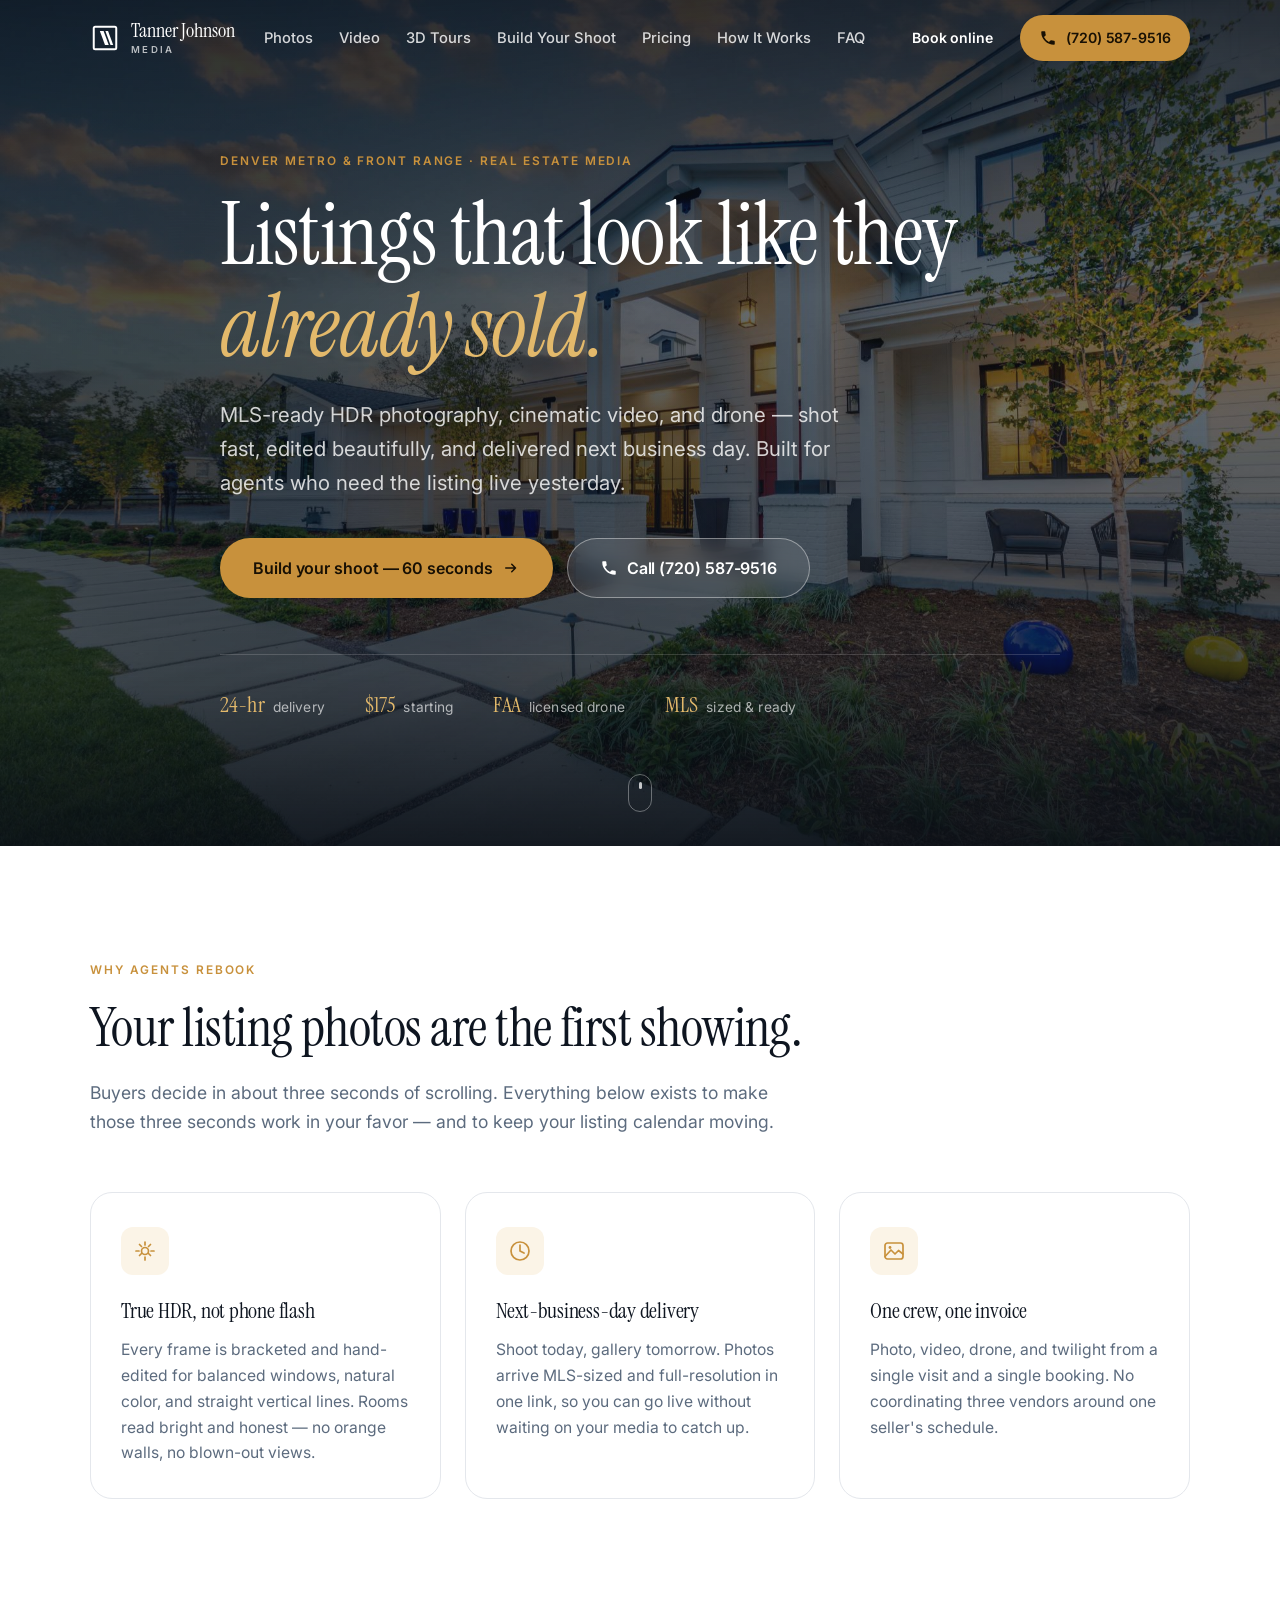
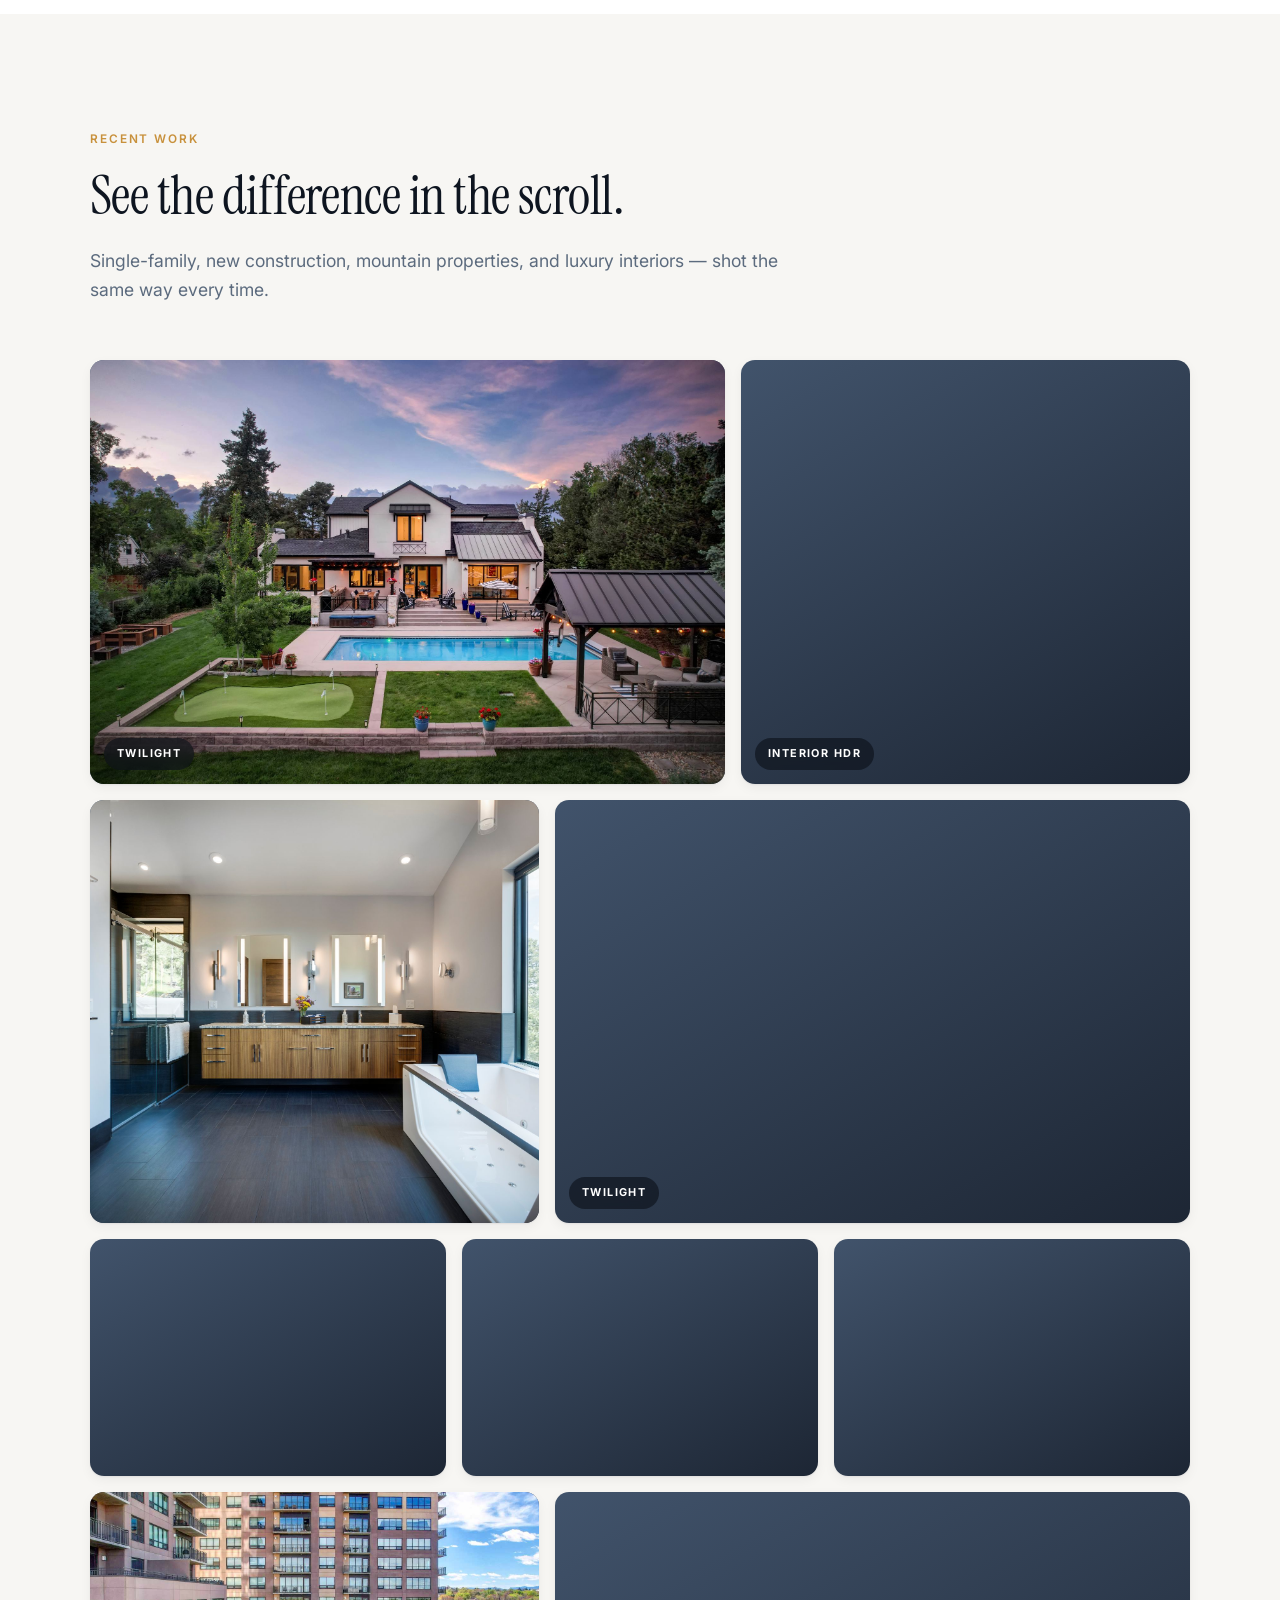
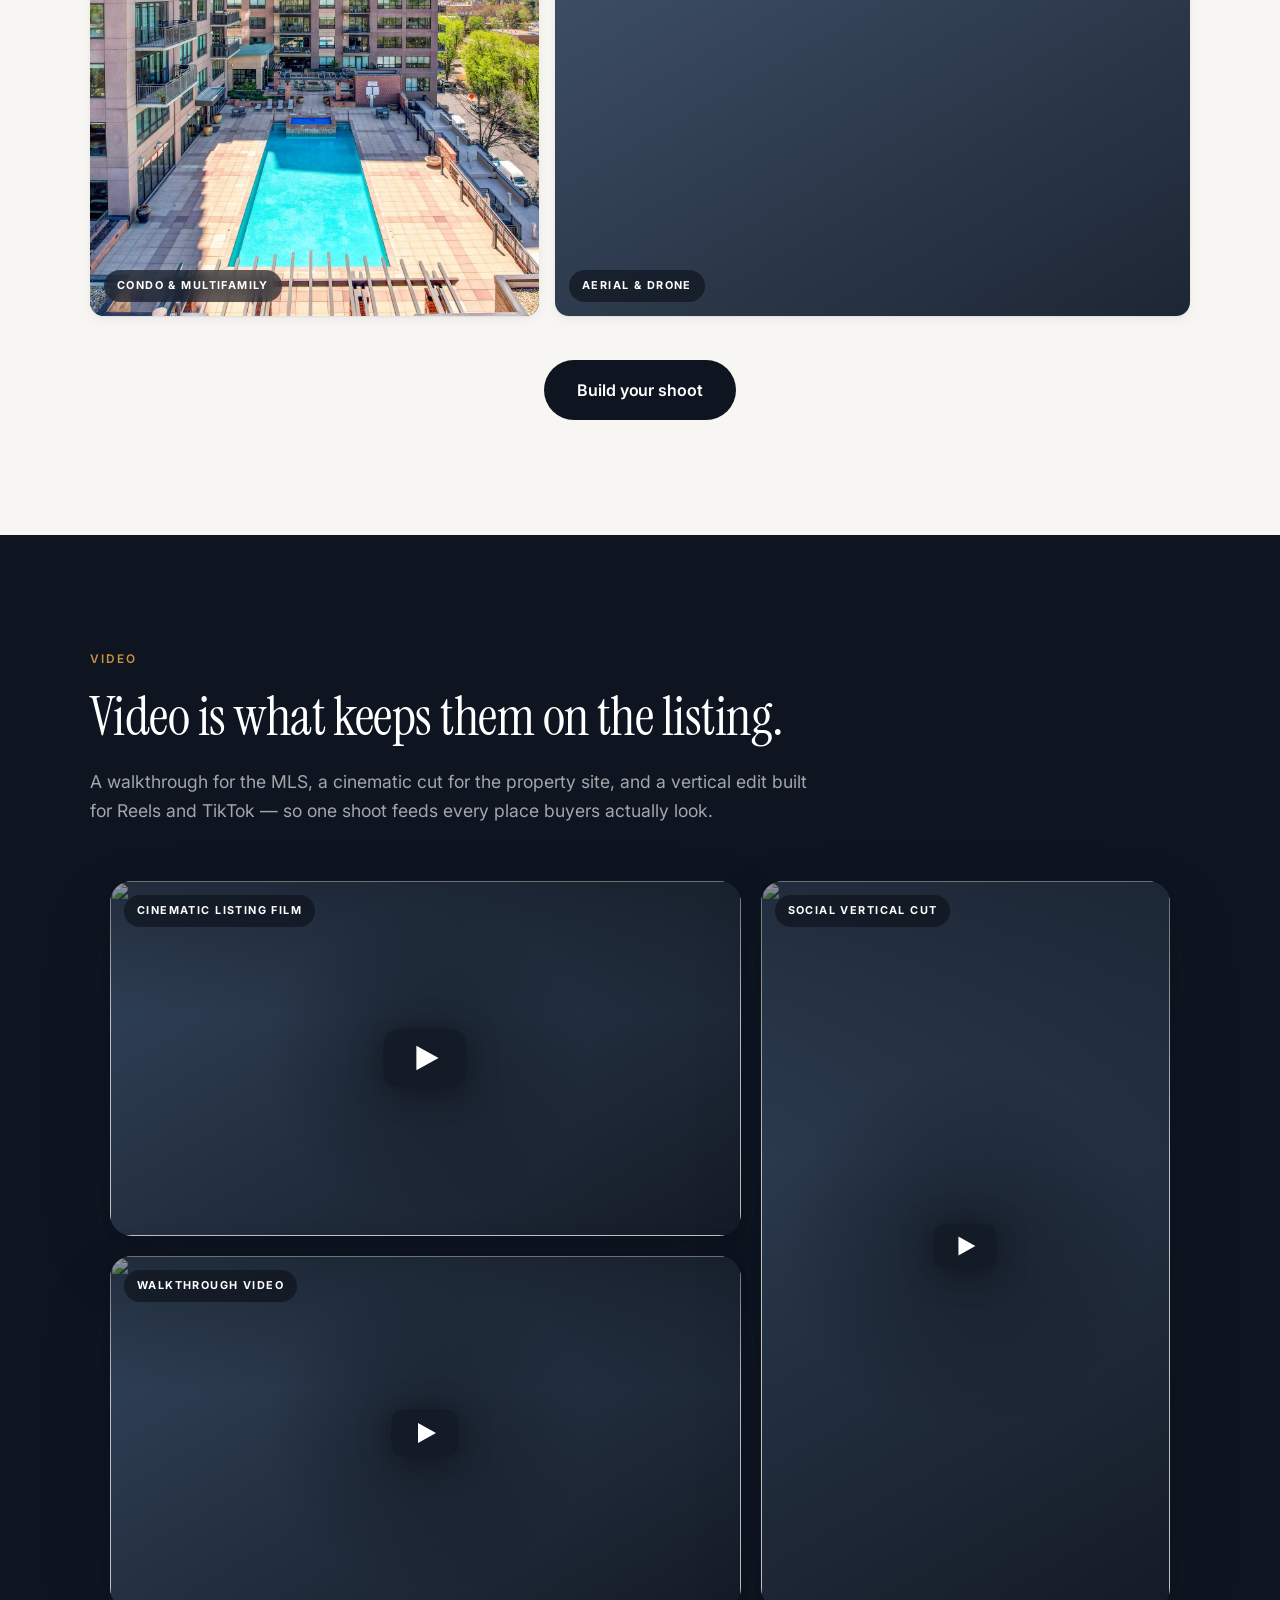
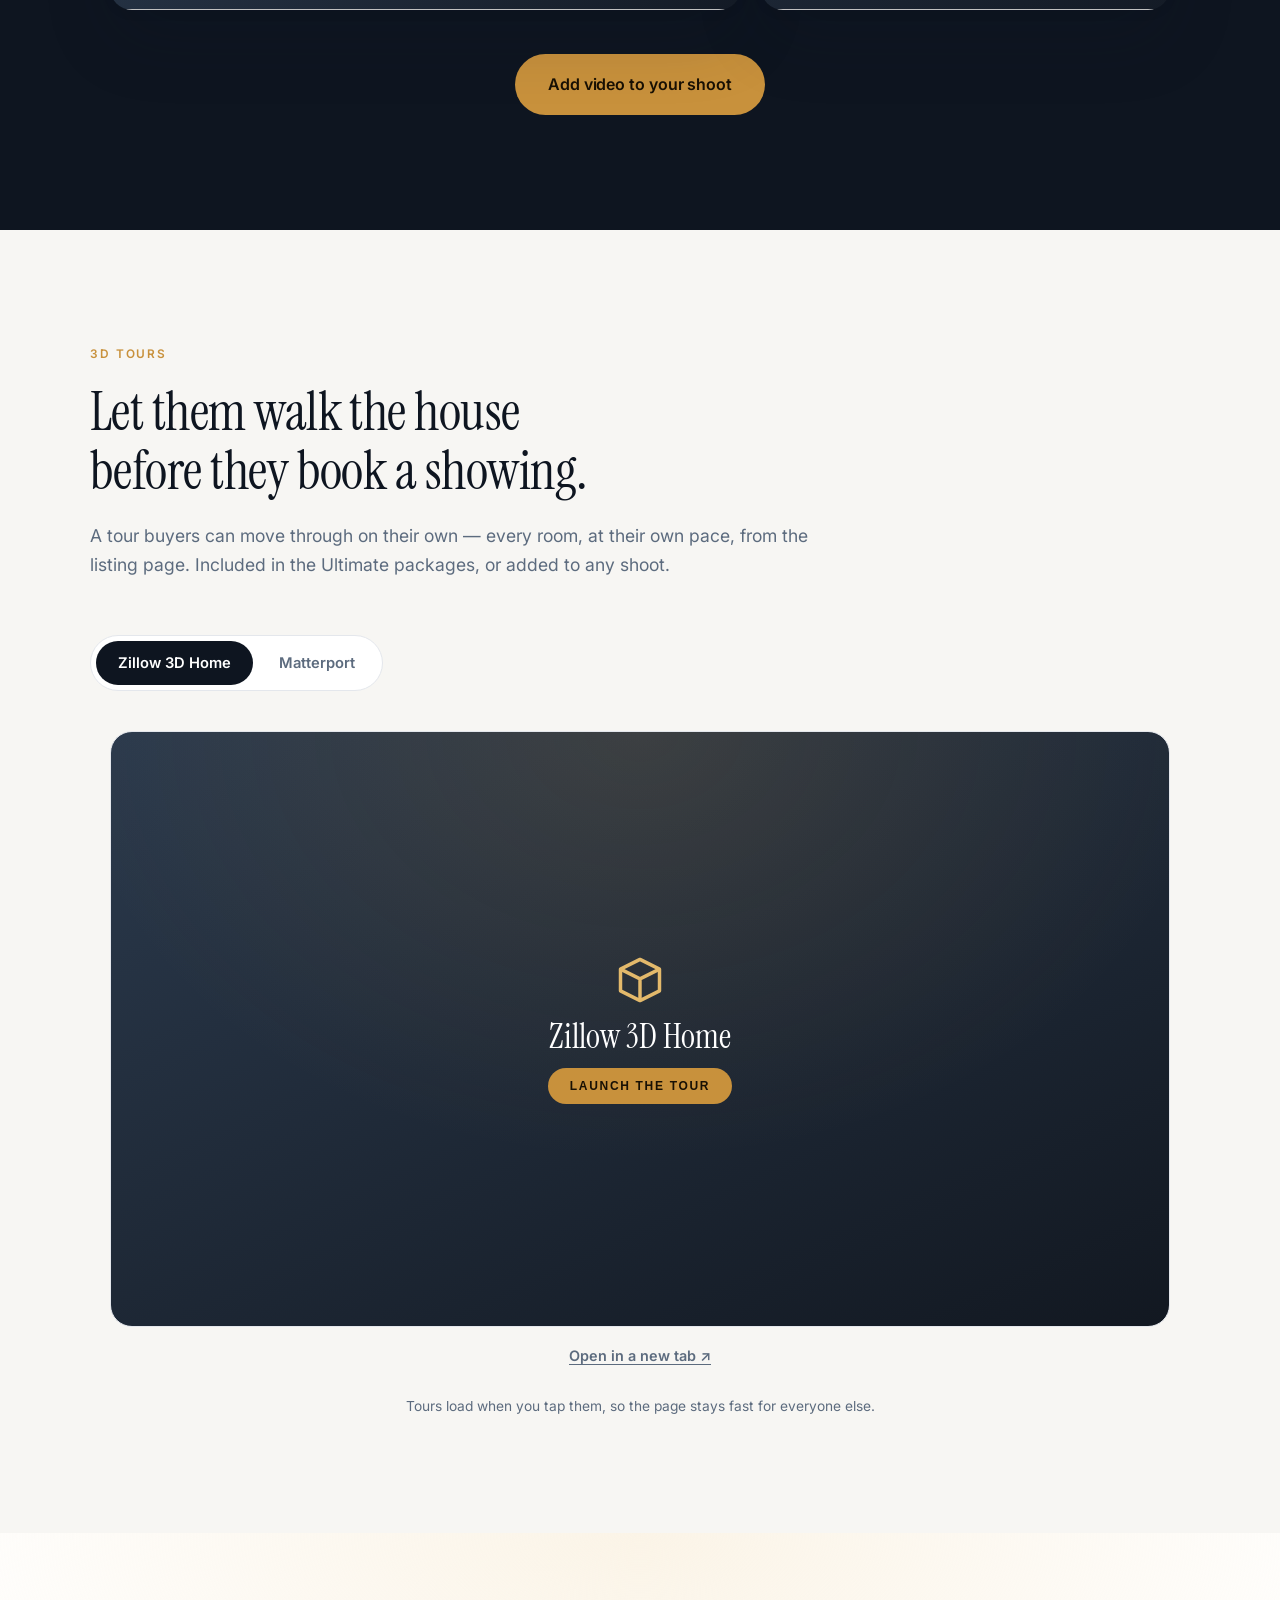
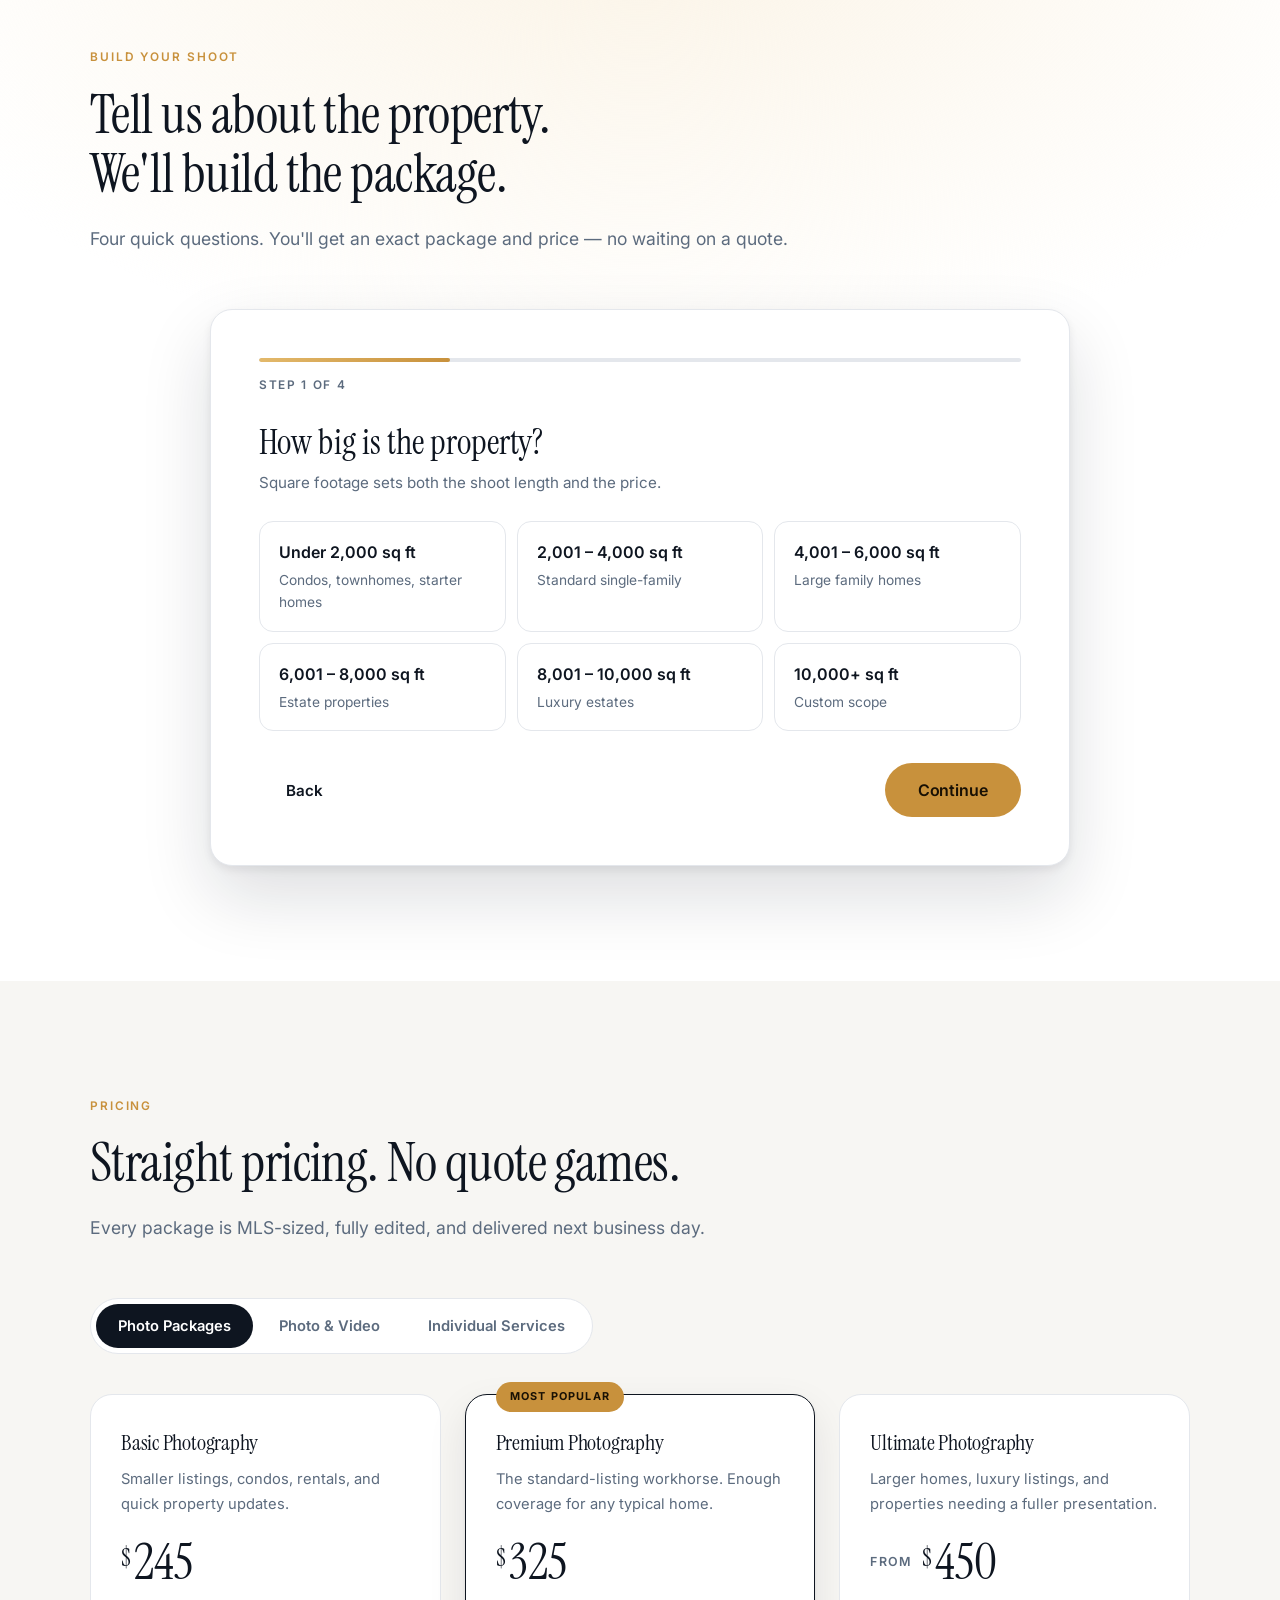
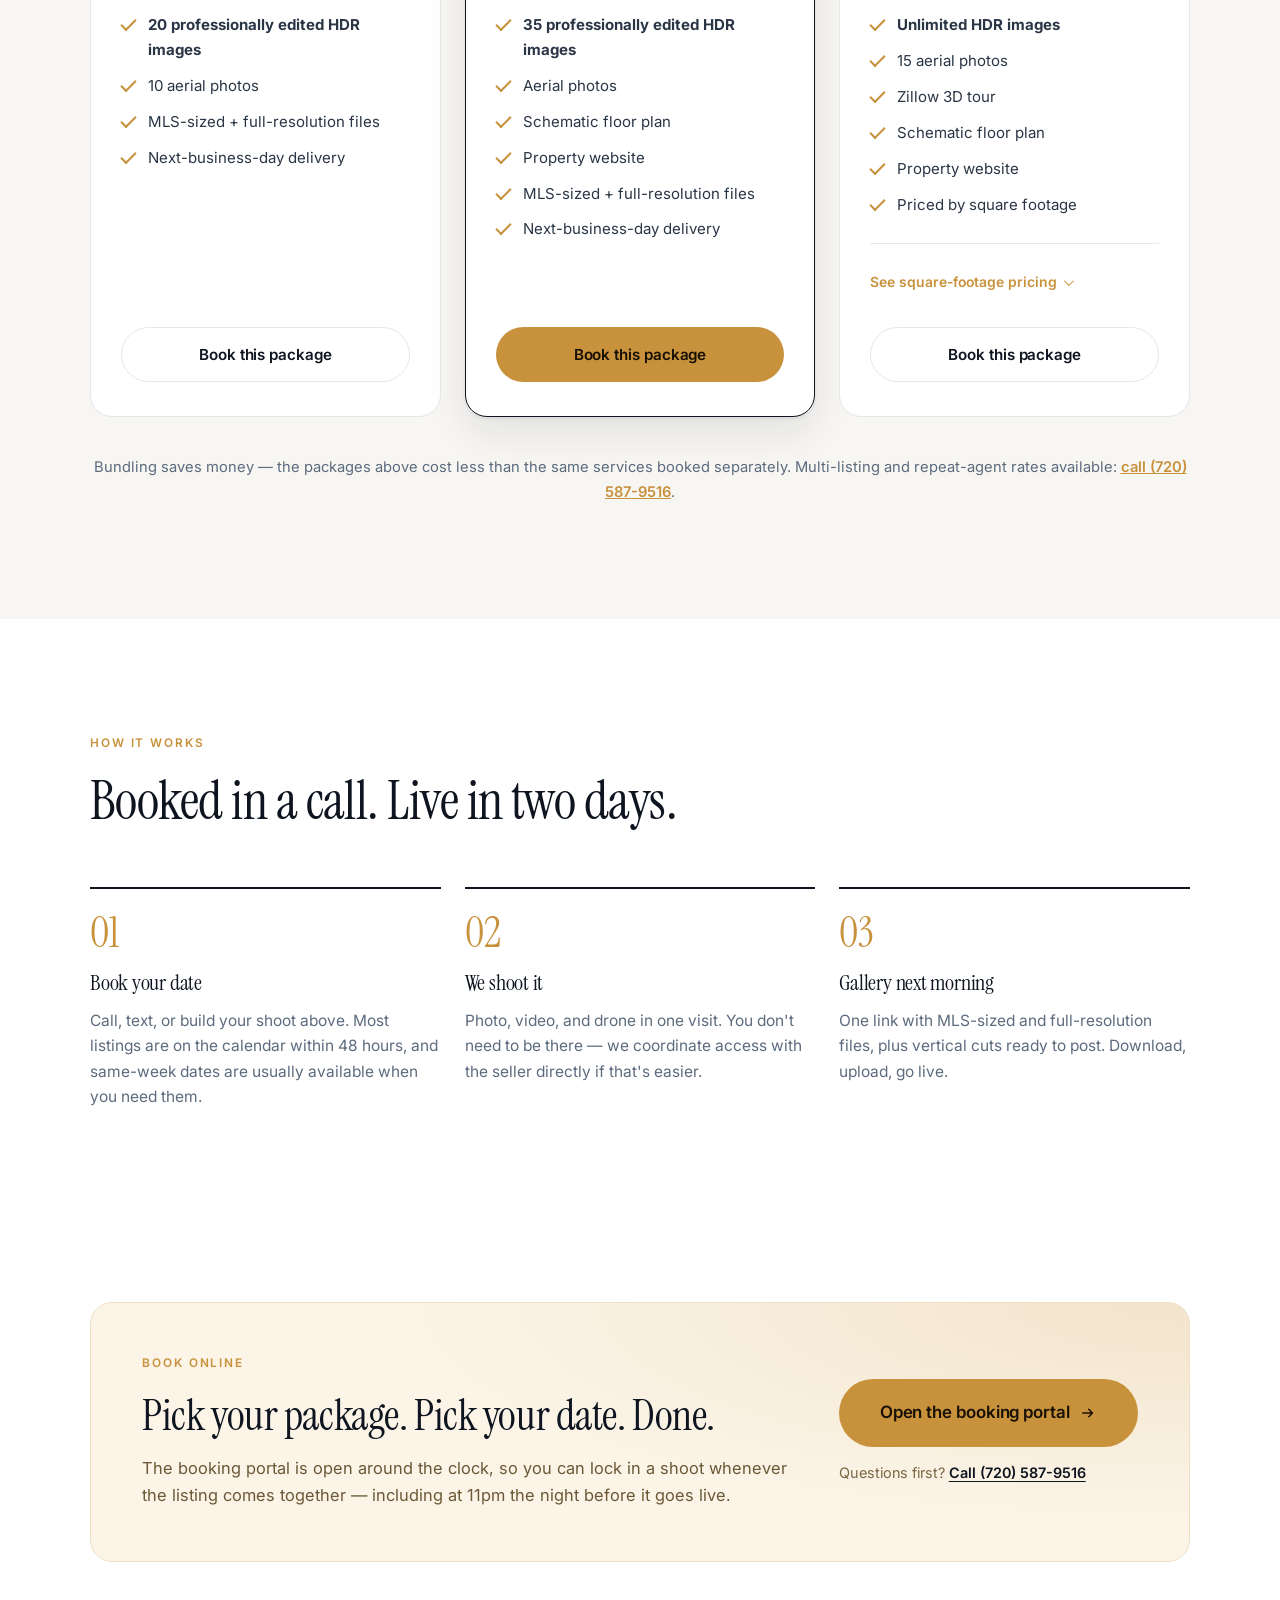
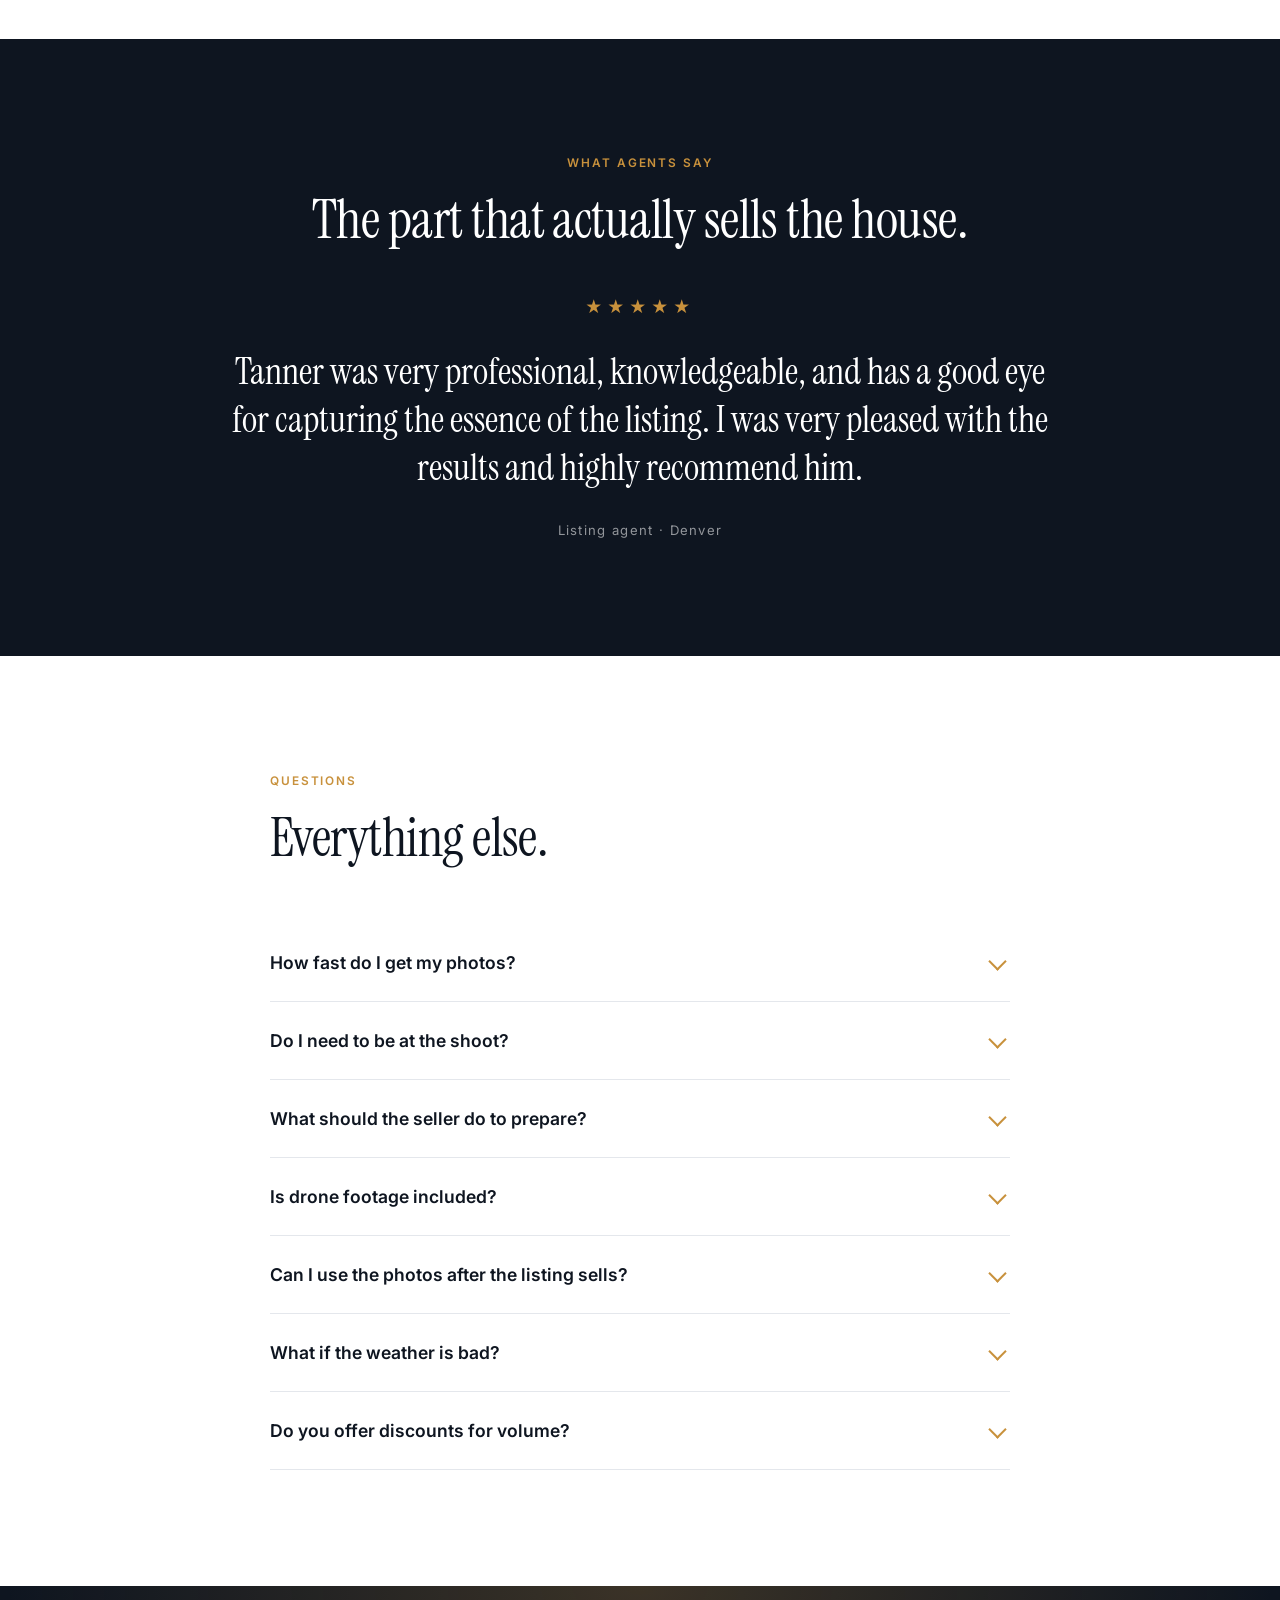
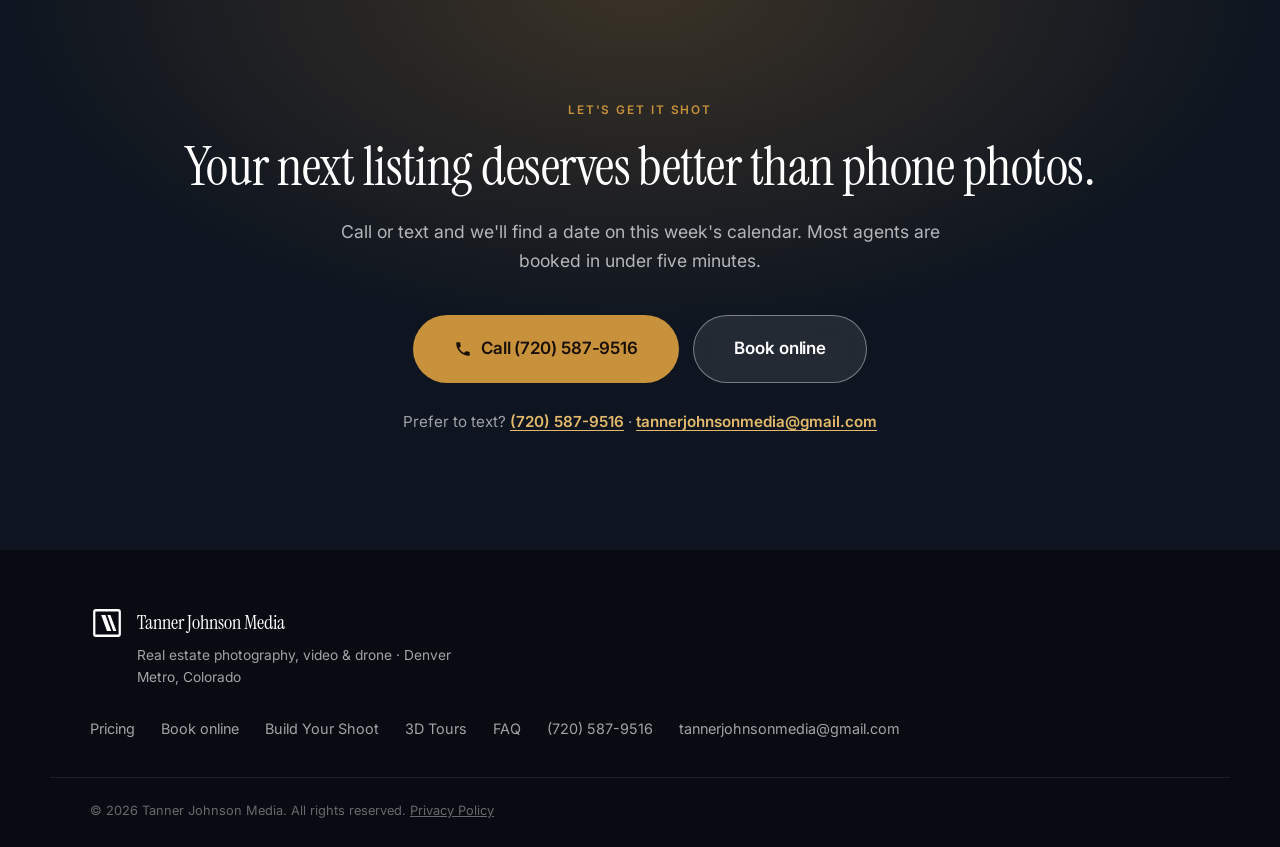
==== index.html @ d0b2c436 "Wire Google Ads conversions into the tracked events Adds an ADS_CONVERSIONS map inside track(), so t" ====
<!doctype html>
<html lang="en">
<head>
<meta charset="utf-8" />
<meta name="viewport" content="width=device-width, initial-scale=1" />
<title>Denver Real Estate Photography, Video &amp; Drone | Tanner Johnson Media</title>
<meta name="description" content="MLS-ready HDR photography, cinematic video, and drone for Colorado listings. Packages from $175. Book your shoot in under 60 seconds — call 720-587-9516." />
<meta name="theme-color" content="#0E1520" />
<link rel="canonical" href="https://tannerjmedia.com/" />
<link rel="icon" href="favicon.svg" type="image/svg+xml" />
<link rel="icon" href="favicon-32.png" sizes="32x32" type="image/png" />
<link rel="apple-touch-icon" href="apple-touch-icon.png" />
<link rel="manifest" href="site.webmanifest" />

<meta property="og:type" content="website" />
<meta property="og:title" content="Denver Real Estate Photography, Video &amp; Drone | Tanner Johnson Media" />
<meta property="og:description" content="MLS-ready HDR photography, cinematic video, and drone for Colorado listings. Packages from $175." />
<meta property="og:url" content="https://tannerjmedia.com/" />
<meta property="og:image" content="https://tannerjmedia.com/assets/og-image.jpg" />
<meta property="og:site_name" content="Tanner Johnson Media" />
<meta name="twitter:card" content="summary_large_image" />

<link rel="preconnect" href="https://fonts.googleapis.com" />
<link rel="preconnect" href="https://fonts.gstatic.com" crossorigin />
<link href="https://fonts.googleapis.com/css2?family=Instrument+Serif:ital@0;1&family=Inter:wght@400;500;600;700&display=swap" rel="stylesheet" />
<link rel="stylesheet" href="styles.css" />
<!-- Google Ads global site tag -->
<script async src="https://www.googletagmanager.com/gtag/js?id=AW-18094494567"></script>
<script>
  window.dataLayer = window.dataLayer || [];
  function gtag(){dataLayer.push(arguments);}
  gtag('js', new Date());
  gtag('config', 'AW-18094494567');
</script>
<!-- GA4: replace G-XXXXXXXXXX with your Measurement ID (Admin > Data streams).
     gtag.js is already loaded by the Ads tag above, so this only adds the config. -->
<script>
  window.GA4_ID = 'G-XXXXXXXXXX';
  if (window.GA4_ID.indexOf('XXXX') === -1) { gtag('config', window.GA4_ID); }
</script>

<script type="application/ld+json">
{
  "@context": "https://schema.org",
  "@type": "LocalBusiness",
  "@id": "#business",
  "name": "Tanner Johnson Media",
  "description": "Real estate photography, cinematic video, and drone media for listing agents.",
  "telephone": "+1-720-587-9516",
  "email": "tannerjohnsonmedia@gmail.com",
  "priceRange": "$175-$1500",
  "url": "https://tannerjmedia.com/",
  "image": "https://tannerjmedia.com/assets/og-image.jpg",
  "areaServed": "Denver Metro, Colorado"
}
</script>
</head>
<body>

<a class="skip-link" href="#main">Skip to content</a>

<!-- ============ HEADER ============ -->
<header class="site-header" id="siteHeader">
  <div class="wrap header-inner">
    <a class="brand" href="#top">
      <svg class="brand-mark" viewBox="0 0 512 512" aria-hidden="true"><rect x="64" y="64" width="384" height="384" rx="26" fill="none" stroke="currentColor" stroke-width="34"/><path d="M168 136h64l88 240h-64z" fill="currentColor"/><path d="M262 136h46l88 240h-46z" fill="currentColor"/></svg>
      <span class="brand-text">Tanner&nbsp;Johnson<span class="brand-sub">Media</span></span>
    </a>

    <nav class="nav" aria-label="Primary">
      <a href="#work">Photos</a>
      <a href="#video">Video</a>
      <a href="#tours">3D Tours</a>
      <a href="#builder">Build Your Shoot</a>
      <a href="#pricing">Pricing</a>
      <a href="#process">How It Works</a>
      <a href="#faq">FAQ</a>
    </nav>

    <div class="header-cta">
      <a class="btn btn-ghost btn-sm" href="https://portal.tjohnsonmedia.com/portal" target="_blank" rel="noopener noreferrer" data-cta="header-book">Book online</a>
      <a class="btn btn-primary btn-sm" href="tel:+17205879516" data-cta="header-call">
        <svg class="ico" viewBox="0 0 24 24" aria-hidden="true"><path d="M6.6 10.8a15.1 15.1 0 0 0 6.6 6.6l2.2-2.2c.3-.3.7-.4 1-.2 1.1.4 2.4.6 3.6.6.6 0 1 .4 1 1V20c0 .6-.4 1-1 1A17 17 0 0 1 3 4c0-.6.4-1 1-1h3.4c.6 0 1 .4 1 1 0 1.3.2 2.5.6 3.6.1.4 0 .8-.2 1l-2.2 2.2Z"/></svg>
        (720) 587-9516
      </a>
    </div>

    <button class="nav-toggle" id="navToggle" aria-expanded="false" aria-controls="mobileNav" aria-label="Open menu">
      <span></span><span></span><span></span>
    </button>
  </div>

  <div class="mobile-nav" id="mobileNav" hidden>
    <a href="#work">Photos</a>
    <a href="#video">Video</a>
    <a href="#tours">3D Tours</a>
    <a href="#builder">Build Your Shoot</a>
    <a href="#pricing">Pricing</a>
    <a href="#process">How It Works</a>
    <a href="#faq">FAQ</a>
    <a class="btn btn-primary" href="tel:+17205879516" data-cta="mobilenav-call">Call (720) 587-9516</a>
  </div>
</header>

<main id="main">

<!-- ============ HERO ============ -->
<section class="hero" id="top">
  <div class="hero-media" role="img" aria-label="White modern farmhouse photographed at twilight, windows glowing warm against a sunset sky"></div>
  <div class="hero-scrim"></div>

  <div class="wrap hero-inner">
    <p class="eyebrow reveal">Denver Metro &amp; Front Range · Real Estate Media</p>

    <h1 class="reveal">
      Listings that look like they<br class="br-lg" />
      <em>already sold.</em>
    </h1>

    <p class="hero-sub reveal">
      MLS-ready HDR photography, cinematic video, and drone — shot fast, edited beautifully,
      and delivered next business day. Built for agents who need the listing live yesterday.
    </p>

    <div class="hero-actions reveal">
      <a class="btn btn-primary btn-lg" href="#builder" data-cta="hero-builder">
        Build your shoot — 60 seconds
        <svg class="ico ico-r" viewBox="0 0 24 24" aria-hidden="true"><path d="M5 12h13m0 0-5-5m5 5-5 5" fill="none" stroke="currentColor" stroke-width="2" stroke-linecap="round" stroke-linejoin="round"/></svg>
      </a>
      <a class="btn btn-glass btn-lg" href="tel:+17205879516" data-cta="hero-call">
        <svg class="ico" viewBox="0 0 24 24" aria-hidden="true"><path d="M6.6 10.8a15.1 15.1 0 0 0 6.6 6.6l2.2-2.2c.3-.3.7-.4 1-.2 1.1.4 2.4.6 3.6.6.6 0 1 .4 1 1V20c0 .6-.4 1-1 1A17 17 0 0 1 3 4c0-.6.4-1 1-1h3.4c.6 0 1 .4 1 1 0 1.3.2 2.5.6 3.6.1.4 0 .8-.2 1l-2.2 2.2Z"/></svg>
        Call (720) 587-9516
      </a>
    </div>

    <ul class="hero-trust reveal">
      <li><strong>24-hr</strong> delivery</li>
      <li><strong>$175</strong> starting</li>
      <li><strong>FAA</strong> licensed drone</li>
      <li><strong>MLS</strong> sized &amp; ready</li>
    </ul>
  </div>

  <a class="hero-scroll" href="#value" aria-label="Scroll to next section"><span></span></a>
</section>

<!-- ============ VALUE PROPS ============ -->
<section class="section" id="value">
  <div class="wrap">
    <div class="section-head">
      <p class="eyebrow">Why agents rebook</p>
      <h2>Your listing photos are the first showing.</h2>
      <p class="lede">
        Buyers decide in about three seconds of scrolling. Everything below exists to make those
        three seconds work in your favor — and to keep your listing calendar moving.
      </p>
    </div>

    <div class="grid-3">
      <article class="card reveal">
        <div class="card-ico" aria-hidden="true">
          <svg viewBox="0 0 24 24"><path d="M12 3v3m0 12v3m9-9h-3M6 12H3m14.5-6.5-2 2m-7 7-2 2m0-11 2 2m7 7 2 2" fill="none" stroke="currentColor" stroke-width="1.7" stroke-linecap="round"/><circle cx="12" cy="12" r="3.5" fill="none" stroke="currentColor" stroke-width="1.7"/></svg>
        </div>
        <h3>True HDR, not phone flash</h3>
        <p>Every frame is bracketed and hand-edited for balanced windows, natural color, and straight vertical lines. Rooms read bright and honest — no orange walls, no blown-out views.</p>
      </article>

      <article class="card reveal">
        <div class="card-ico" aria-hidden="true">
          <svg viewBox="0 0 24 24"><path d="M12 6v6l4 2" fill="none" stroke="currentColor" stroke-width="1.7" stroke-linecap="round" stroke-linejoin="round"/><circle cx="12" cy="12" r="9" fill="none" stroke="currentColor" stroke-width="1.7"/></svg>
        </div>
        <h3>Next-business-day delivery</h3>
        <p>Shoot today, gallery tomorrow. Photos arrive MLS-sized and full-resolution in one link, so you can go live without waiting on your media to catch up.</p>
      </article>

      <article class="card reveal">
        <div class="card-ico" aria-hidden="true">
          <svg viewBox="0 0 24 24"><path d="M3 17.5 9 11l4 4 3.5-3.5L21 15" fill="none" stroke="currentColor" stroke-width="1.7" stroke-linecap="round" stroke-linejoin="round"/><rect x="3" y="4" width="18" height="16" rx="2.5" fill="none" stroke="currentColor" stroke-width="1.7"/><circle cx="8" cy="8.5" r="1.4" fill="currentColor"/></svg>
        </div>
        <h3>One crew, one invoice</h3>
        <p>Photo, video, drone, and twilight from a single visit and a single booking. No coordinating three vendors around one seller's schedule.</p>
      </article>
    </div>
  </div>
</section>

<!-- ============ WORK / GALLERY ============ -->
<section class="section section-tint" id="work">
  <div class="wrap">
    <div class="section-head">
      <p class="eyebrow">Recent work</p>
      <h2>See the difference in the scroll.</h2>
      <p class="lede">Single-family, new construction, mountain properties, and luxury interiors — shot the same way every time.</p>
    </div>

    <div class="gallery">
      <figure class="shot g-a">
        <img src="assets/twilight-backyard.jpg" alt="Backyard at twilight with a lit pool, putting green, and a string-lit pergola under a pink sunset" loading="lazy" decoding="async" />
        <figcaption>Twilight</figcaption>
      </figure>
      <figure class="shot g-b">
        <img src="assets/great-room.jpg" alt="Great room with a two-story stone fireplace, exposed beams, a long wood dining table, and wide-plank floors" loading="lazy" decoding="async" />
        <figcaption>Interior HDR</figcaption>
      </figure>
      <figure class="shot g-c">
        <img src="assets/primary-bathroom-1.jpg" alt="Primary bathroom with a floating wood double vanity, soaking tub, and a picture window looking into the pines" loading="lazy" decoding="async" />
      </figure>
      <figure class="shot g-d">
        <img src="assets/twilight-front.jpg" alt="Two-story stone and stucco home photographed at twilight with warm window light and a lit driveway" loading="lazy" decoding="async" />
        <figcaption>Twilight</figcaption>
      </figure>
      <figure class="shot g-e">
        <img src="assets/kitchen.jpg" alt="White kitchen with a quartz island, wall ovens, and hardwood floors" loading="lazy" decoding="async" />
      </figure>
      <figure class="shot g-f">
        <img src="assets/living-room.jpg" alt="Bright living room with a vaulted arched alcove, built-in shelving, and a fireplace" loading="lazy" decoding="async" />
      </figure>
      <figure class="shot g-g">
        <img src="assets/primary-bathroom.jpg" alt="Primary bathroom with a light oak double vanity, vessel sinks, and a glass walk-in shower" loading="lazy" decoding="async" />
      </figure>
      <figure class="shot g-h">
        <img src="assets/condos.jpg" alt="Elevated view of a high-rise condo building's pool deck and amenity terrace" loading="lazy" decoding="async" />
        <figcaption>Condo &amp; multifamily</figcaption>
      </figure>
      <figure class="shot g-i">
        <img src="assets/aerial-foothills.jpg" alt="Aerial view of a mountain home on a ridge above a pine valley in the Colorado foothills" loading="lazy" decoding="async" />
        <figcaption>Aerial &amp; drone</figcaption>
      </figure>
    </div>

    <div class="center">
      <a class="btn btn-dark btn-lg" href="#builder" data-cta="work-builder">Build your shoot</a>
    </div>
  </div>
</section>

<!-- ============ VIDEO ============ -->
<section class="section section-dark" id="video">
  <div class="wrap">
    <div class="section-head">
      <p class="eyebrow">Video</p>
      <h2>Video is what keeps them on the listing.</h2>
      <p class="lede">
        A walkthrough for the MLS, a cinematic cut for the property site, and a vertical
        edit built for Reels and TikTok — so one shoot feeds every place buyers actually look.
      </p>
    </div>

    <div class="video-grid">
      <figure class="vplayer v-main">
      <button class="yt-facade" type="button"
      data-yt="BbEcHWOQ2Ws"
      data-posters="assets/video-featured-poster.jpg,https://i.ytimg.com/vi/BbEcHWOQ2Ws/maxresdefault.jpg,https://i.ytimg.com/vi/BbEcHWOQ2Ws/hqdefault.jpg"
      aria-label="Play cinematic listing film">
      <img alt="" aria-hidden="true" />
      <span class="yt-play" aria-hidden="true">
      <svg viewBox="0 0 68 48"><path class="yt-btn" d="M66.5 7.7a8.6 8.6 0 0 0-6-6C55.2 0 34 0 34 0S12.8 0 7.5 1.7a8.6 8.6 0 0 0-6 6A89.6 89.6 0 0 0 0 24a89.6 89.6 0 0 0 1.5 16.3 8.6 8.6 0 0 0 6 6C12.8 48 34 48 34 48s21.2 0 26.5-1.7a8.6 8.6 0 0 0 6-6A89.6 89.6 0 0 0 68 24a89.6 89.6 0 0 0-1.5-16.3Z"/><path d="M27 34 45 24 27 14Z" fill="#fff"/></svg>
      </span>
      </button>
      <figcaption>Cinematic listing film</figcaption>
      </figure>
      <figure class="vplayer v-second">
      <button class="yt-facade" type="button"
      data-yt="nl0M-cyh24c"
      data-posters="assets/video-listing-poster.jpg,https://i.ytimg.com/vi/nl0M-cyh24c/maxresdefault.jpg,https://i.ytimg.com/vi/nl0M-cyh24c/hqdefault.jpg"
      aria-label="Play walkthrough video">
      <img alt="" aria-hidden="true" />
      <span class="yt-play" aria-hidden="true">
      <svg viewBox="0 0 68 48"><path class="yt-btn" d="M66.5 7.7a8.6 8.6 0 0 0-6-6C55.2 0 34 0 34 0S12.8 0 7.5 1.7a8.6 8.6 0 0 0-6 6A89.6 89.6 0 0 0 0 24a89.6 89.6 0 0 0 1.5 16.3 8.6 8.6 0 0 0 6 6C12.8 48 34 48 34 48s21.2 0 26.5-1.7a8.6 8.6 0 0 0 6-6A89.6 89.6 0 0 0 68 24a89.6 89.6 0 0 0-1.5-16.3Z"/><path d="M27 34 45 24 27 14Z" fill="#fff"/></svg>
      </span>
      </button>
      <figcaption>Walkthrough video</figcaption>
      </figure>
      <figure class="vplayer v-vert">
      <button class="yt-facade" type="button"
      data-yt="tXBJVYaexcM" data-yt-loop="1"
      data-posters="assets/video-vertical-poster.jpg,https://i.ytimg.com/vi/tXBJVYaexcM/maxresdefault.jpg,https://i.ytimg.com/vi/tXBJVYaexcM/hqdefault.jpg"
      aria-label="Play social vertical cut">
      <img alt="" aria-hidden="true" />
      <span class="yt-play" aria-hidden="true">
      <svg viewBox="0 0 68 48"><path class="yt-btn" d="M66.5 7.7a8.6 8.6 0 0 0-6-6C55.2 0 34 0 34 0S12.8 0 7.5 1.7a8.6 8.6 0 0 0-6 6A89.6 89.6 0 0 0 0 24a89.6 89.6 0 0 0 1.5 16.3 8.6 8.6 0 0 0 6 6C12.8 48 34 48 34 48s21.2 0 26.5-1.7a8.6 8.6 0 0 0 6-6A89.6 89.6 0 0 0 68 24a89.6 89.6 0 0 0-1.5-16.3Z"/><path d="M27 34 45 24 27 14Z" fill="#fff"/></svg>
      </span>
      </button>
      <figcaption>Social vertical cut</figcaption>
      </figure>
    </div>

    <div class="center">
      <a class="btn btn-primary btn-lg" href="#builder" data-cta="video-builder">Add video to your shoot</a>
    </div>
  </div>
</section>

<!-- ============ 3D TOURS ============ -->
<section class="section section-tint" id="tours">
  <div class="wrap">
    <div class="section-head">
      <p class="eyebrow">3D tours</p>
      <h2>Let them walk the house before they book a showing.</h2>
      <p class="lede">
        A tour buyers can move through on their own — every room, at their own pace, from
        the listing page. Included in the Ultimate packages, or added to any shoot.
      </p>
    </div>

    <div class="tabs" role="tablist" aria-label="3D tour platforms">
      <button class="tab is-active" role="tab" aria-selected="true" aria-controls="tour-zillow" id="tab-zillow">Zillow 3D Home</button>
      <button class="tab" role="tab" aria-selected="false" aria-controls="tour-matterport" id="tab-matterport">Matterport</button>
    </div>

    <div class="panel is-active" id="tour-zillow" role="tabpanel" aria-labelledby="tab-zillow">
      <figure class="tour">
        <button class="tour-facade" type="button"
                data-tour="https://www.zillow.com/view-imx/94998aa7-c390-4170-8319-a1b03d465d8e?setAttribution=mls&amp;wl=true&amp;initialViewType=pano&amp;utm_source=dashboard"
                data-label="Zillow 3D Home tour"
                aria-label="Launch the Zillow 3D Home tour">
          <span class="tour-ico" aria-hidden="true">
            <svg viewBox="0 0 24 24"><path d="M12 2.5 21 7v10l-9 4.5L3 17V7z" fill="none" stroke="currentColor" stroke-width="1.6" stroke-linejoin="round"/><path d="M3 7l9 4.5L21 7M12 11.5V21" fill="none" stroke="currentColor" stroke-width="1.6" stroke-linejoin="round"/></svg>
          </span>
          <span class="tour-title">Zillow 3D Home</span>
          <span class="tour-cta">Launch the tour</span>
        </button>
        <figcaption class="tour-open">
          <a href="https://www.zillow.com/view-imx/94998aa7-c390-4170-8319-a1b03d465d8e?setAttribution=mls&amp;wl=true&amp;initialViewType=pano&amp;utm_source=dashboard" target="_blank" rel="noopener noreferrer" data-cta="tour-zillow-newtab">Open in a new tab &#8599;</a>
        </figcaption>
      </figure>
    </div>

    <div class="panel" id="tour-matterport" role="tabpanel" aria-labelledby="tab-matterport" hidden>
      <figure class="tour">
        <button class="tour-facade" type="button"
                data-tour="https://my.matterport.com/show/?m=3xCfNVduZv2&amp;mls=1"
                data-label="Matterport tour"
                aria-label="Launch the Matterport tour">
          <span class="tour-ico" aria-hidden="true">
            <svg viewBox="0 0 24 24"><path d="M12 2.5 21 7v10l-9 4.5L3 17V7z" fill="none" stroke="currentColor" stroke-width="1.6" stroke-linejoin="round"/><path d="M3 7l9 4.5L21 7M12 11.5V21" fill="none" stroke="currentColor" stroke-width="1.6" stroke-linejoin="round"/></svg>
          </span>
          <span class="tour-title">Matterport</span>
          <span class="tour-cta">Launch the tour</span>
        </button>
        <figcaption class="tour-open">
          <a href="https://my.matterport.com/show/?m=3xCfNVduZv2&amp;mls=1" target="_blank" rel="noopener noreferrer" data-cta="tour-matterport-newtab">Open in a new tab &#8599;</a>
        </figcaption>
      </figure>
    </div>

    <p class="tour-note">
      Tours load when you tap them, so the page stays fast for everyone else.
    </p>
  </div>
</section>

<!-- ============ BUILD YOUR SHOOT ============ -->
<section class="section builder-section" id="builder">
  <div class="wrap">
    <div class="section-head">
      <p class="eyebrow">Build your shoot</p>
      <h2>Tell us about the property. We'll build the package.</h2>
      <p class="lede">Four quick questions. You'll get an exact package and price — no waiting on a quote.</p>
    </div>

    <div class="builder" id="builderApp">
      <div class="builder-progress" aria-hidden="true">
        <div class="builder-progress-bar" id="progressBar"></div>
      </div>
      <p class="builder-step-label" id="stepLabel">Step 1 of 4</p>

      <form id="builderForm" novalidate>

        <!-- STEP 1 -->
        <fieldset class="step is-active" data-step="1">
          <legend class="step-q">How big is the property?</legend>
          <p class="step-help">Square footage sets both the shoot length and the price.</p>
          <div class="options options-2" role="radiogroup" aria-label="Square footage">
            <label class="opt"><input type="radio" name="sqft" value="0-2000" required /><span class="opt-body"><span class="opt-title">Under 2,000 sq ft</span><span class="opt-sub">Condos, townhomes, starter homes</span></span></label>
            <label class="opt"><input type="radio" name="sqft" value="2001-4000" /><span class="opt-body"><span class="opt-title">2,001 – 4,000 sq ft</span><span class="opt-sub">Standard single-family</span></span></label>
            <label class="opt"><input type="radio" name="sqft" value="4001-6000" /><span class="opt-body"><span class="opt-title">4,001 – 6,000 sq ft</span><span class="opt-sub">Large family homes</span></span></label>
            <label class="opt"><input type="radio" name="sqft" value="6001-8000" /><span class="opt-body"><span class="opt-title">6,001 – 8,000 sq ft</span><span class="opt-sub">Estate properties</span></span></label>
            <label class="opt"><input type="radio" name="sqft" value="8001-10000" /><span class="opt-body"><span class="opt-title">8,001 – 10,000 sq ft</span><span class="opt-sub">Luxury estates</span></span></label>
            <label class="opt"><input type="radio" name="sqft" value="10000+" /><span class="opt-body"><span class="opt-title">10,000+ sq ft</span><span class="opt-sub">Custom scope</span></span></label>
          </div>
        </fieldset>

        <!-- STEP 2 -->
        <fieldset class="step" data-step="2">
          <legend class="step-q">What does this listing need?</legend>
          <p class="step-help">Most agents pick photos + video for anything over $600K.</p>
          <div class="options" role="radiogroup" aria-label="Media type">
            <label class="opt"><input type="radio" name="media" value="photo" required /><span class="opt-body"><span class="opt-title">Photos only</span><span class="opt-sub">HDR stills, MLS-ready</span></span></label>
            <label class="opt"><input type="radio" name="media" value="photovideo" /><span class="opt-body"><span class="opt-title">Photos + video</span><span class="opt-sub">Stills plus a walkthrough or cinematic edit</span><span class="opt-flag">Most booked</span></span></label>
            <label class="opt"><input type="radio" name="media" value="video" /><span class="opt-body"><span class="opt-title">Video only</span><span class="opt-sub">You already have photos</span></span></label>
          </div>
        </fieldset>

        <!-- STEP 3 -->
        <fieldset class="step" data-step="3">
          <legend class="step-q">Anything else to make it stand out?</legend>
          <p class="step-help">Optional. Pick as many as you'd like.</p>
          <div class="options options-2" role="group" aria-label="Add-ons">
            <label class="opt"><input type="checkbox" name="addon" value="twilight" /><span class="opt-body"><span class="opt-title">Twilight photoshoot</span><span class="opt-sub">Warm, glowing hero shot · +$250</span></span></label>
            <label class="opt"><input type="checkbox" name="addon" value="aerial" /><span class="opt-body"><span class="opt-title">Aerial / drone coverage</span><span class="opt-sub">Lot lines, roof, neighborhood context</span></span></label>
            <label class="opt"><input type="checkbox" name="addon" value="tour" /><span class="opt-body"><span class="opt-title">3D tour</span><span class="opt-sub">Zillow 3D Home or Matterport — buyers walk the house themselves</span></span></label>
            <label class="opt"><input type="checkbox" name="addon" value="rush" /><span class="opt-body"><span class="opt-title">Rush turnaround</span><span class="opt-sub">Same-day gallery when available</span></span></label>
            <label class="opt"><input type="checkbox" name="addon" value="unsure" /><span class="opt-body"><span class="opt-title">Not sure yet</span><span class="opt-sub">We'll talk it through on the call</span></span></label>
          </div>
        </fieldset>

        <!-- STEP 4 -->
        <fieldset class="step" data-step="4">
          <legend class="step-q">Where should we send it?</legend>
          <p class="step-help">You'll see your package immediately on the next screen.</p>
          <div class="fields">
            <label class="field"><span>Your name</span><input type="text" name="name" autocomplete="name" placeholder="Jane Doe" required /></label>
            <label class="field"><span>Mobile</span><input type="tel" name="phone" autocomplete="tel" placeholder="(720) 555-0134" required /></label>
            <label class="field field-full"><span>Email</span><input type="email" name="email" autocomplete="email" placeholder="you@brokerage.com" required /></label>
            <label class="field field-full"><span>Property address <em>(optional)</em></span><input type="text" name="address" autocomplete="street-address" placeholder="1234 S Downing St, Denver, CO" /></label>
          </div>
          <p class="field-note">No spam, no drip campaign. Just your quote and a time to shoot.</p>
        </fieldset>

        <div class="builder-nav">
          <button type="button" class="btn btn-ghost" id="backBtn" hidden>Back</button>
          <button type="button" class="btn btn-primary btn-lg" id="nextBtn">Continue</button>
        </div>
        <p class="builder-error" id="builderError" role="alert" hidden></p>
      </form>

      <!-- RESULT -->
      <div class="result" id="builderResult" hidden>
        <p class="eyebrow result-eyebrow">Your recommended shoot</p>
        <h3 id="resultTitle">—</h3>
        <p class="result-sub" id="resultSub">—</p>

        <div class="result-price">
          <span class="result-amount" id="resultPrice">—</span>
          <span class="result-meta" id="resultMeta">—</span>
        </div>

        <ul class="result-list" id="resultList"></ul>

        <div class="result-actions">
          <a class="btn btn-primary btn-lg" id="resultCall" href="tel:+17205879516" data-cta="result-call">Call to lock in this date</a>
          <a class="btn btn-dark btn-lg" href="https://portal.tjohnsonmedia.com/portal" target="_blank" rel="noopener noreferrer" data-cta="result-book">Book online now</a>
          <a class="btn btn-outline btn-lg" id="resultEmail" href="#" data-cta="result-email">Email my quote</a>
        </div>
        <p class="result-or">or <a id="resultText" href="#" data-cta="result-text">text me the details</a></p>

        <button type="button" class="linkish" id="restartBtn">Start over</button>
        <p class="result-fine">Final pricing is confirmed on the call. Multi-listing and repeat-agent rates available.</p>
      </div>
    </div>
  </div>
</section>

<!-- ============ PRICING ============ -->
<section class="section section-tint" id="pricing">
  <div class="wrap">
    <div class="section-head">
      <p class="eyebrow">Pricing</p>
      <h2>Straight pricing. No quote games.</h2>
      <p class="lede">Every package is MLS-sized, fully edited, and delivered next business day.</p>
    </div>

    <div class="tabs" role="tablist" aria-label="Pricing categories">
      <button class="tab is-active" role="tab" aria-selected="true" aria-controls="panel-photo" id="tab-photo">Photo Packages</button>
      <button class="tab" role="tab" aria-selected="false" aria-controls="panel-combo" id="tab-combo">Photo &amp; Video</button>
      <button class="tab" role="tab" aria-selected="false" aria-controls="panel-single" id="tab-single">Individual Services</button>
    </div>

    <!-- PHOTO PACKAGES -->
    <div class="panel is-active" id="panel-photo" role="tabpanel" aria-labelledby="tab-photo">
      <div class="grid-3 price-grid">
        <article class="price-card">
          <h3>Basic Photography</h3>
          <p class="price-for">Smaller listings, condos, rentals, and quick property updates.</p>
          <p class="price"><span class="cur">$</span>245</p>
          <ul class="ticks">
            <li><strong>20 professionally edited HDR images</strong></li>
            <li>10 aerial photos</li>
            <li>MLS-sized + full-resolution files</li>
            <li>Next-business-day delivery</li>
          </ul>
          <a class="btn btn-outline btn-block" href="https://portal.tjohnsonmedia.com/portal" target="_blank" rel="noopener noreferrer" data-cta="price-basic-photo-book">Book this package</a>
        </article>

        <article class="price-card is-featured">
          <span class="ribbon">Most popular</span>
          <h3>Premium Photography</h3>
          <p class="price-for">The standard-listing workhorse. Enough coverage for any typical home.</p>
          <p class="price"><span class="cur">$</span>325</p>
          <ul class="ticks">
            <li><strong>35 professionally edited HDR images</strong></li>
            <li>Aerial photos</li>
            <li>Schematic floor plan</li>
            <li>Property website</li>
            <li>MLS-sized + full-resolution files</li>
            <li>Next-business-day delivery</li>
          </ul>
          <a class="btn btn-primary btn-block" href="https://portal.tjohnsonmedia.com/portal" target="_blank" rel="noopener noreferrer" data-cta="price-premium-photo-book">Book this package</a>
        </article>

        <article class="price-card">
          <h3>Ultimate Photography</h3>
          <p class="price-for">Larger homes, luxury listings, and properties needing a fuller presentation.</p>
          <p class="price"><span class="from">from</span><span class="cur">$</span>450</p>
          <ul class="ticks">
            <li><strong>Unlimited HDR images</strong></li>
            <li>15 aerial photos</li>
            <li>Zillow 3D tour</li>
            <li>Schematic floor plan</li>
            <li>Property website</li>
            <li>Priced by square footage</li>
          </ul>
          <details class="variants">
            <summary>See square-footage pricing</summary>
            <table class="vtable">
              <tr><th>0 – 2,000 sq ft</th><td>$450</td><td>60 min</td></tr>
              <tr><th>2,001 – 4,000 sq ft</th><td>$475</td><td>70 min</td></tr>
              <tr><th>4,001 – 6,000 sq ft</th><td>$500</td><td>75 min</td></tr>
              <tr><th>6,001 – 8,000 sq ft</th><td>$525</td><td>90 min</td></tr>
              <tr><th>8,001 – 10,000 sq ft</th><td>$550</td><td>100 min</td></tr>
            </table>
          </details>
          <a class="btn btn-outline btn-block" href="https://portal.tjohnsonmedia.com/portal" target="_blank" rel="noopener noreferrer" data-cta="price-ultimate-photo-book">Book this package</a>
        </article>
      </div>
    </div>

    <!-- PHOTO & VIDEO -->
    <div class="panel" id="panel-combo" role="tabpanel" aria-labelledby="tab-combo" hidden>
      <div class="grid-3 price-grid">
        <article class="price-card">
          <h3>Basic Photo &amp; Video</h3>
          <p class="price-for">A starter package for smaller or standard listings that need both photos and video.</p>
          <p class="price"><span class="cur">$</span>500</p>
          <ul class="ticks">
            <li>HDR photography package</li>
            <li>Listing video coverage</li>
            <li>Next-business-day delivery</li>
          </ul>
          <a class="btn btn-outline btn-block" href="https://portal.tjohnsonmedia.com/portal" target="_blank" rel="noopener noreferrer" data-cta="price-basic-combo-book">Book this package</a>
        </article>

        <article class="price-card is-featured">
          <span class="ribbon">Best value</span>
          <h3>Premium Photo &amp; Video</h3>
          <p class="price-for">A complete media package for listings that need a stronger, more polished presentation online.</p>
          <p class="price"><span class="cur">$</span>750</p>
          <ul class="ticks">
            <li><strong>35 professionally edited HDR photos</strong></li>
            <li>10–15 aerial photos</li>
            <li>Schematic floor plan</li>
            <li>Property website</li>
            <li>Premium Cinematic Video — up to 2 minutes</li>
            <li>Next-business-day delivery</li>
          </ul>
          <a class="btn btn-primary btn-block" href="https://portal.tjohnsonmedia.com/portal" target="_blank" rel="noopener noreferrer" data-cta="price-premium-combo-book">Book this package</a>
        </article>

        <article class="price-card">
          <h3>Ultimate Photo &amp; Video</h3>
          <p class="price-for">Our most complete listing package — for larger homes, luxury properties, and full high-end marketing.</p>
          <p class="price"><span class="from">from</span><span class="cur">$</span>1,000</p>
          <ul class="ticks">
            <li>Unlimited HDR photography</li>
            <li>3–5 minute cinematic video</li>
            <li>Full aerial &amp; drone coverage</li>
            <li>Zillow 3D tour</li>
            <li>1-minute vertical social media reel</li>
            <li>Priced by square footage</li>
          </ul>
          <details class="variants">
            <summary>See square-footage pricing</summary>
            <table class="vtable">
              <tr><th>0 – 4,000 sq ft</th><td>$1,000</td><td>120 min</td></tr>
              <tr><th>4,001 – 6,000 sq ft</th><td>$1,100</td><td>150 min</td></tr>
              <tr><th>6,001 – 8,000 sq ft</th><td>$1,200</td><td>150 min</td></tr>
              <tr><th>8,001 – 10,000 sq ft</th><td>$1,300</td><td>180 min</td></tr>
              <tr><th>10,000+ sq ft</th><td>$1,500</td><td>240 min</td></tr>
            </table>
          </details>
          <a class="btn btn-outline btn-block" href="https://portal.tjohnsonmedia.com/portal" target="_blank" rel="noopener noreferrer" data-cta="price-ultimate-combo-book">Book this package</a>
        </article>
      </div>
    </div>

    <!-- INDIVIDUAL -->
    <div class="panel" id="panel-single" role="tabpanel" aria-labelledby="tab-single" hidden>
      <div class="alacarte">
        <div class="ala-group">
          <h3 class="ala-head">Photography</h3>
          <ul class="ala-list">
            <li><div><p class="ala-name">15 HDR Photos</p><p class="ala-sub">Smaller listings, rentals, condos, and quick updates. Bright, clean, MLS-ready.</p></div><p class="ala-price">$175</p></li>
            <li><div><p class="ala-name">30 HDR Photos</p><p class="ala-sub">Ideal for standard listings — balanced, natural-looking coverage of the whole home.</p></div><p class="ala-price">$225</p></li>
            <li><div><p class="ala-name">Unlimited HDR Photos</p><p class="ala-sub">Larger homes and luxury listings — as many photos as it takes to capture the property.</p></div><p class="ala-price">from&nbsp;$250</p></li>
            <li><div><p class="ala-name">Twilight Photoshoot</p><p class="ala-sub">A warm, eye-catching hero image that makes the listing stand out online.</p></div><p class="ala-price">$250</p></li>
          </ul>
          <details class="variants">
            <summary>Unlimited HDR — square-footage pricing</summary>
            <table class="vtable">
              <tr><th>0 – 2,000 sq ft</th><td>$250</td><td>30 min</td></tr>
              <tr><th>2,001 – 4,000 sq ft</th><td>$275</td><td>45 min</td></tr>
              <tr><th>4,001 – 6,000 sq ft</th><td>$300</td><td>45 min</td></tr>
              <tr><th>6,001 – 8,000 sq ft</th><td>$325</td><td>60 min</td></tr>
              <tr><th>8,001 – 10,000 sq ft</th><td>$375</td><td>60 min</td></tr>
            </table>
          </details>
        </div>

        <div class="ala-group">
          <h3 class="ala-head">Videography</h3>
          <ul class="ala-list">
            <li><div><p class="ala-name">Walkthrough Video</p><p class="ala-sub">Up to 90 seconds of ground-level interior and exterior footage. Clean, professional coverage for standard listings.</p></div><p class="ala-price">$350</p></li>
            <li><div><p class="ala-name">Premium Cinematic Video</p><p class="ala-sub">Up to 2 minutes. A polished real estate video with aerial footage, showcasing the property with a more complete, cinematic feel.</p></div><p class="ala-price">$500</p></li>
            <li><div><p class="ala-name">Ultimate Cinematic Video</p><p class="ala-sub">A 3–5 minute cinematic film combining smooth interior walkthrough footage with full aerial coverage, plus optional agent narration and a 1-minute vertical social media reel — built for maximum exposure and engagement.</p></div><p class="ala-price">$700</p></li>
          </ul>
        </div>
      </div>

      <div class="center">
        <a class="btn btn-dark btn-lg" href="#builder" data-cta="alacarte-builder">Not sure what you need? Build your shoot</a>
      </div>
    </div>

    <p class="pricing-note">
      Bundling saves money — the packages above cost less than the same services booked separately.
      Multi-listing and repeat-agent rates available: <a href="tel:+17205879516">call (720) 587-9516</a>.
    </p>
  </div>
</section>

<!-- ============ PROCESS ============ -->
<section class="section" id="process">
  <div class="wrap">
    <div class="section-head">
      <p class="eyebrow">How it works</p>
      <h2>Booked in a call. Live in two days.</h2>
    </div>

    <ol class="steps">
      <li class="step-item">
        <span class="step-num">01</span>
        <h3>Book your date</h3>
        <p>Call, text, or build your shoot above. Most listings are on the calendar within 48 hours, and same-week dates are usually available when you need them.</p>
      </li>
      <li class="step-item">
        <span class="step-num">02</span>
        <h3>We shoot it</h3>
        <p>Photo, video, and drone in one visit. You don't need to be there — we coordinate access with the seller directly if that's easier.</p>
      </li>
      <li class="step-item">
        <span class="step-num">03</span>
        <h3>Gallery next morning</h3>
        <p>One link with MLS-sized and full-resolution files, plus vertical cuts ready to post. Download, upload, go live.</p>
      </li>
    </ol>
  </div>
</section>

<!-- ============ ONLINE BOOKING ============ -->
<section class="section booking-section" id="book">
  <div class="wrap">
    <div class="booking-card">
      <div class="booking-copy">
        <p class="eyebrow">Book online</p>
        <h2>Pick your package. Pick your date. Done.</h2>
        <p class="lede">
          The booking portal is open around the clock, so you can lock in a shoot whenever the
          listing comes together — including at 11pm the night before it goes live.
        </p>
      </div>
      <div class="booking-action">
        <a class="btn btn-primary btn-xl" href="https://portal.tjohnsonmedia.com/portal" target="_blank" rel="noopener noreferrer" data-cta="booking-section">
          Open the booking portal
          <svg class="ico ico-r" viewBox="0 0 24 24" aria-hidden="true"><path d="M5 12h13m0 0-5-5m5 5-5 5" fill="none" stroke="currentColor" stroke-width="2" stroke-linecap="round" stroke-linejoin="round"/></svg>
        </a>
        <p class="booking-alt">Questions first? <a href="tel:+17205879516" data-cta="booking-call">Call (720) 587-9516</a></p>
      </div>
    </div>
  </div>
</section>

<!-- ============ TESTIMONIALS ============ -->
<section class="section section-dark" id="reviews">
  <div class="wrap">
    <div class="section-head">
      <p class="eyebrow">What agents say</p>
      <h2>The part that actually sells the house.</h2>
    </div>
    <figure class="quote-feature">
      <div class="stars" aria-label="5 out of 5 stars">★★★★★</div>
      <blockquote>
        Tanner was very professional, knowledgeable, and has a good eye for capturing the
        essence of the listing. I was very pleased with the results and highly recommend him.
      </blockquote>
      <figcaption>Listing agent · Denver</figcaption>
    </figure>
  </div>
</section>

<!-- ============ FAQ ============ -->
<section class="section" id="faq">
  <div class="wrap wrap-narrow">
    <div class="section-head">
      <p class="eyebrow">Questions</p>
      <h2>Everything else.</h2>
    </div>

    <div class="faq">
      <details><summary>How fast do I get my photos?</summary><p>Next business day for standard bookings. If you're up against a listing deadline, say so when you book — same-day delivery is often possible.</p></details>
      <details><summary>Do I need to be at the shoot?</summary><p>No. We can coordinate access with the seller or the lockbox directly. Plenty of agents never meet us on site.</p></details>
      <details><summary>What should the seller do to prepare?</summary><p>Lights on, blinds open, counters clear, cars out of the driveway, and pet items put away. We'll send a short prep checklist when you book.</p></details>
      <details><summary>Is drone footage included?</summary><p>Aerial coverage is included in the Premium and Ultimate video packages, and can be added to any photo package. All flights are FAA-compliant.</p></details>
      <details><summary>Can I use the photos after the listing sells?</summary><p>Yes — you get full usage rights for marketing the listing and your own brand, including social, print, and your website.</p></details>
      <details><summary>What if the weather is bad?</summary><p>We'll reschedule at no charge, or shoot interiors and return for exteriors on the next clear day. No listing goes live with a gray-sky front elevation.</p></details>
      <details><summary>Do you offer discounts for volume?</summary><p>Yes. If you're listing consistently, call and we'll set up repeat-agent pricing.</p></details>
    </div>
  </div>
</section>

<!-- ============ FINAL CTA ============ -->
<section class="final-cta" id="contact">
  <div class="wrap">
    <p class="eyebrow">Let's get it shot</p>
    <h2>Your next listing deserves better than phone photos.</h2>
    <p class="final-sub">Call or text and we'll find a date on this week's calendar. Most agents are booked in under five minutes.</p>

    <div class="final-actions">
      <a class="btn btn-primary btn-xl" href="tel:+17205879516" data-cta="final-call">
        <svg class="ico" viewBox="0 0 24 24" aria-hidden="true"><path d="M6.6 10.8a15.1 15.1 0 0 0 6.6 6.6l2.2-2.2c.3-.3.7-.4 1-.2 1.1.4 2.4.6 3.6.6.6 0 1 .4 1 1V20c0 .6-.4 1-1 1A17 17 0 0 1 3 4c0-.6.4-1 1-1h3.4c.6 0 1 .4 1 1 0 1.3.2 2.5.6 3.6.1.4 0 .8-.2 1l-2.2 2.2Z"/></svg>
        Call (720) 587-9516
      </a>
      <a class="btn btn-glass btn-xl" href="https://portal.tjohnsonmedia.com/portal" target="_blank" rel="noopener noreferrer" data-cta="final-book">Book online</a>
    </div>

    <p class="final-alt">
      Prefer to text? <a href="sms:+17205879516?&amp;body=Hi%20Tanner%20%E2%80%94%20I%27d%20like%20to%20book%20a%20listing%20shoot." data-cta="final-text">(720) 587-9516</a> · <a data-cta="final-email" href="mailto:tannerjohnsonmedia@gmail.com?subject=Listing%20shoot%20inquiry&amp;body=Property%20address%3A%0ASquare%20footage%3A%0AWhat%20I%20need%3A%0APreferred%20shoot%20date%3A">tannerjohnsonmedia@gmail.com</a>
    </p>
  </div>
</section>

</main>

<!-- ============ FOOTER ============ -->
<footer class="site-footer">
  <div class="wrap footer-inner">
    <div class="footer-brand">
      <svg class="brand-mark" viewBox="0 0 512 512" aria-hidden="true"><rect x="64" y="64" width="384" height="384" rx="26" fill="none" stroke="currentColor" stroke-width="34"/><path d="M168 136h64l88 240h-64z" fill="currentColor"/><path d="M262 136h46l88 240h-46z" fill="currentColor"/></svg>
      <div>
        <p class="footer-name">Tanner Johnson Media</p>
        <p class="footer-tag">Real estate photography, video &amp; drone · Denver Metro, Colorado</p>
      </div>
    </div>

    <nav class="footer-links" aria-label="Footer">
      <a href="#pricing">Pricing</a>
      <a href="https://portal.tjohnsonmedia.com/portal" target="_blank" rel="noopener noreferrer" data-cta="footer-book">Book online</a>
      <a href="#builder">Build Your Shoot</a>
      <a href="#tours">3D Tours</a>
      <a href="#faq">FAQ</a>
      <a href="tel:+17205879516">(720) 587-9516</a>
      <a data-cta="footer-email" href="mailto:tannerjohnsonmedia@gmail.com">tannerjohnsonmedia@gmail.com</a>
    </nav>
  </div>
  <div class="wrap footer-legal">
    <p>&copy; <span id="year">2026</span> Tanner Johnson Media. All rights reserved. <a href="privacy.html">Privacy Policy</a></p>
  </div>
</footer>

<!-- ============ STICKY MOBILE CTA ============ -->
<div class="mobile-bar" id="mobileBar">
  <a class="btn btn-dark" href="#builder" data-cta="bar-builder">Build your shoot</a>
  <a class="btn btn-primary" href="tel:+17205879516" data-cta="bar-call">
    <svg class="ico" viewBox="0 0 24 24" aria-hidden="true"><path d="M6.6 10.8a15.1 15.1 0 0 0 6.6 6.6l2.2-2.2c.3-.3.7-.4 1-.2 1.1.4 2.4.6 3.6.6.6 0 1 .4 1 1V20c0 .6-.4 1-1 1A17 17 0 0 1 3 4c0-.6.4-1 1-1h3.4c.6 0 1 .4 1 1 0 1.3.2 2.5.6 3.6.1.4 0 .8-.2 1l-2.2 2.2Z"/></svg>
    Call now
  </a>
</div>

<script src="script.js"></script>
</body>
</html>
---- styles.css ----
/* ==========================================================================
   Tanner Johnson Media — landing page
   Drop your own photography into /assets and update the --photo-* variables
   in the PHOTOGRAPHY SLOTS block below. Everything else adapts automatically.
   ========================================================================== */

:root{
  /* Brand */
  --ink:        #0E1520;
  --ink-2:      #182231;
  --ink-3:      #2A3646;
  --muted:      #5C6B7E;
  --line:       #E4E7EC;
  --bg:         #FFFFFF;
  --bg-tint:    #F7F6F3;
  --gold:       #C8913C;
  --gold-soft:  #E3B96B;
  --gold-tint:  #FBF4E7;

  /* Type */
  --display: "Instrument Serif", Georgia, "Times New Roman", serif;
  --sans: "Inter", -apple-system, BlinkMacSystemFont, "Segoe UI", Roboto, Helvetica, Arial, sans-serif;

  /* Rhythm */
  --wrap: 1180px;
  --pad: clamp(20px, 5vw, 40px);
  --sec-y: clamp(72px, 9vw, 128px);
  --r: 14px;
  --r-lg: 22px;
  --shadow-sm: 0 1px 2px rgba(14,21,32,.06), 0 4px 12px rgba(14,21,32,.05);
  --shadow-md: 0 2px 4px rgba(14,21,32,.06), 0 16px 40px rgba(14,21,32,.09);
  --shadow-lg: 0 4px 8px rgba(14,21,32,.07), 0 30px 70px rgba(14,21,32,.14);
  --ease: cubic-bezier(.22,.68,.35,1);
}

/* ---------- PHOTOGRAPHY SLOT ----------------------------------------------
   A tuned gradient sits behind the photo, so a missing file degrades to a
   dark wash rather than a broken layout.
   -------------------------------------------------------------------------- */
:root{
  /* Hero is a full-bleed cover image, so it stays a CSS background.
     Gallery photos are real <img> tags in index.html — swap those filenames there. */
  --photo-hero: url("assets/hero-twilight.jpg");
}

*,*::before,*::after{ box-sizing:border-box; }
html{ scroll-behavior:smooth; scroll-padding-top:96px; -webkit-text-size-adjust:100%; }
body{
  margin:0; background:var(--bg); color:var(--ink);
  font-family:var(--sans); font-size:17px; line-height:1.65;
  -webkit-font-smoothing:antialiased; overflow-x:hidden;
}
img{ max-width:100%; display:block; }
a{ color:inherit; }

h1,h2,h3{ font-family:var(--display); font-weight:400; letter-spacing:-.01em; line-height:1.06; margin:0; }
h1{ font-size:clamp(2.9rem, 7.2vw, 5.4rem); }
h2{ font-size:clamp(2.05rem, 4.2vw, 3.4rem); line-height:1.1; }
h3{ font-size:1.4rem; line-height:1.25; }
p{ margin:0; }
em{ font-style:italic; color:var(--gold-soft); }

.wrap{ width:100%; max-width:var(--wrap); margin-inline:auto; padding-inline:var(--pad); }
.wrap-narrow{ max-width:820px; }
.center{ text-align:center; margin-top:44px; }

.skip-link{
  position:absolute; left:-9999px; top:0; z-index:200;
  background:var(--ink); color:#fff; padding:12px 20px; border-radius:0 0 10px 0;
}
.skip-link:focus{ left:0; }

.eyebrow{
  font-size:.74rem; font-weight:600; letter-spacing:.16em; text-transform:uppercase;
  color:var(--gold); margin-bottom:18px;
}

/* ================= BUTTONS ================= */
.btn{
  --btn-bg:var(--ink); --btn-fg:#fff; --btn-bd:transparent;
  display:inline-flex; align-items:center; justify-content:center; gap:9px;
  background:var(--btn-bg); color:var(--btn-fg); border:1.5px solid var(--btn-bd);
  font-family:var(--sans); font-size:.95rem; font-weight:600; letter-spacing:-.005em;
  padding:14px 26px; border-radius:100px; text-decoration:none; cursor:pointer;
  transition:transform .18s var(--ease), box-shadow .22s var(--ease), background-color .18s var(--ease), color .18s var(--ease);
  white-space:nowrap;
}
.btn:hover{ transform:translateY(-2px); box-shadow:var(--shadow-md); }
.btn:active{ transform:translateY(0); }
.btn:focus-visible{ outline:3px solid var(--gold); outline-offset:3px; }

.btn-primary{ --btn-bg:var(--gold); --btn-fg:#181004; }
.btn-primary:hover{ --btn-bg:#D9A24B; }
.btn-dark{ --btn-bg:var(--ink); --btn-fg:#fff; }
.btn-outline{ --btn-bg:transparent; --btn-fg:var(--ink); --btn-bd:var(--line); }
.btn-outline:hover{ --btn-bd:var(--ink); }
.btn-ghost{ --btn-bg:transparent; --btn-fg:var(--ink); --btn-bd:transparent; }
.btn-ghost:hover{ --btn-bg:rgba(14,21,32,.05); box-shadow:none; }
.btn-glass{
  --btn-fg:#fff; --btn-bd:rgba(255,255,255,.4);
  background:rgba(255,255,255,.09); backdrop-filter:blur(10px); -webkit-backdrop-filter:blur(10px);
}
.btn-glass:hover{ background:rgba(255,255,255,.18); }
.btn-sm{ padding:10px 18px; font-size:.88rem; }
.btn-lg{ padding:16px 32px; font-size:1rem; }
.btn-xl{ padding:19px 40px; font-size:1.06rem; }
.btn-block{ width:100%; }
.ico{ width:18px; height:18px; fill:currentColor; flex:none; }
.ico-r{ transition:transform .2s var(--ease); }
.btn:hover .ico-r{ transform:translateX(3px); }

/* ================= HEADER ================= */
.site-header{
  position:fixed; inset:0 0 auto 0; z-index:100;
  transition:background-color .3s var(--ease), box-shadow .3s var(--ease), border-color .3s var(--ease);
  border-bottom:1px solid transparent;
}
.site-header.is-stuck{
  background:rgba(255,255,255,.9); backdrop-filter:blur(16px); -webkit-backdrop-filter:blur(16px);
  border-bottom-color:var(--line); box-shadow:0 1px 20px rgba(14,21,32,.05);
}
.header-inner{ display:flex; align-items:center; gap:28px; height:76px; }

.brand{ display:flex; align-items:center; gap:11px; text-decoration:none; margin-right:auto; }
.brand-mark{
  width:30px; height:30px; flex:none; display:block;
  color:#fff;                      /* white over the dark hero */
  transition:color .3s var(--ease);
}
.site-header.is-stuck .brand-mark{ color:var(--ink); }   /* dark once the header goes solid */
.footer-brand .brand-mark{ width:34px; height:34px; color:#fff; }
.brand-text{
  font-family:var(--display); font-size:1.22rem; line-height:1; color:#fff;
  transition:color .3s var(--ease);
}
.brand-sub{
  display:block; font-family:var(--sans); font-size:.6rem; font-weight:600;
  letter-spacing:.24em; text-transform:uppercase; opacity:.7; margin-top:4px;
}
.site-header.is-stuck .brand-text{ color:var(--ink); }

.nav{ display:flex; gap:26px; }
.nav a{
  font-size:.92rem; font-weight:500; color:rgba(255,255,255,.82); text-decoration:none;
  position:relative; transition:color .2s var(--ease);
  white-space:nowrap;   /* two-line nav items look broken; collapse to the menu instead */
}
.nav a::after{
  content:""; position:absolute; left:0; right:0; bottom:-6px; height:1.5px;
  background:var(--gold); transform:scaleX(0); transform-origin:left;
  transition:transform .25s var(--ease);
}
.nav a:hover::after{ transform:scaleX(1); }
.site-header.is-stuck .nav a{ color:var(--ink-3); }
.nav a:hover{ color:var(--gold); }

.header-cta{ display:flex; align-items:center; gap:8px; }
.site-header:not(.is-stuck) .header-cta .btn-ghost{ --btn-fg:#fff; }
.site-header:not(.is-stuck) .header-cta .btn-ghost:hover{ --btn-bg:rgba(255,255,255,.14); }

.nav-toggle{
  display:none; width:44px; height:44px; border:0; background:transparent; cursor:pointer;
  flex-direction:column; justify-content:center; align-items:center; gap:5px; padding:0;
}
.nav-toggle span{
  width:22px; height:2px; background:#fff; border-radius:2px;
  transition:transform .25s var(--ease), opacity .2s var(--ease), background-color .3s var(--ease);
}
.site-header.is-stuck .nav-toggle span{ background:var(--ink); }
.nav-toggle[aria-expanded="true"] span:nth-child(1){ transform:translateY(7px) rotate(45deg); }
.nav-toggle[aria-expanded="true"] span:nth-child(2){ opacity:0; }
.nav-toggle[aria-expanded="true"] span:nth-child(3){ transform:translateY(-7px) rotate(-45deg); }

.mobile-nav{
  display:none; flex-direction:column; gap:4px; padding:12px var(--pad) 26px;
  background:#fff; border-bottom:1px solid var(--line); box-shadow:var(--shadow-md);
}
/* [hidden] alone loses to display:flex, so open state is opt-in */
.mobile-nav:not([hidden]){ display:flex; }
.mobile-nav a:not(.btn){
  padding:14px 4px; font-size:1.05rem; font-weight:500; text-decoration:none;
  border-bottom:1px solid var(--line);
}
.mobile-nav .btn{ margin-top:16px; }

/* ================= HERO ================= */
.hero{
  position:relative; min-height:min(94vh, 900px);
  display:flex; align-items:center; padding:150px 0 120px; isolation:isolate; overflow:hidden;
}
.hero-media{
  position:absolute; inset:0; z-index:-2;
  background-image:var(--photo-hero), linear-gradient(160deg,#33465E 0%,#1B2534 45%,#0C1119 100%);
  background-size:cover; background-position:center 58%;
  animation:heroZoom 22s var(--ease) forwards;
}
@keyframes heroZoom{ from{ transform:scale(1.08); } to{ transform:scale(1); } }
.hero-scrim{
  position:absolute; inset:0; z-index:-1;
  background:
    linear-gradient(to bottom, rgba(10,15,22,.82) 0%, rgba(10,15,22,.5) 35%, rgba(10,15,22,.72) 78%, rgba(10,15,22,.94) 100%),
    radial-gradient(120% 80% at 15% 30%, rgba(10,15,22,.55), transparent 65%);
}
.hero-inner{ color:#fff; max-width:920px; }
.hero h1{ color:#fff; margin-bottom:26px; text-wrap:balance; }
.hero-sub{
  font-size:clamp(1.05rem,1.7vw,1.28rem); color:rgba(255,255,255,.8);
  max-width:640px; margin-bottom:38px; text-wrap:pretty;
}
.hero-actions{ display:flex; flex-wrap:wrap; gap:14px; margin-bottom:56px; }

.hero-trust{
  display:flex; flex-wrap:wrap; gap:14px 40px; list-style:none; margin:0; padding:32px 0 0;
  border-top:1px solid rgba(255,255,255,.16);
}
.hero-trust li{
  font-size:.86rem; color:rgba(255,255,255,.65); letter-spacing:.01em;
  display:flex; align-items:baseline; gap:8px;
}
.hero-trust strong{
  font-family:var(--display); font-size:1.4rem; font-weight:400; color:var(--gold-soft);
}

.hero-scroll{
  position:absolute; left:50%; bottom:34px; transform:translateX(-50%);
  width:24px; height:38px; border:1.5px solid rgba(255,255,255,.35); border-radius:14px;
  display:grid; place-items:start center; padding-top:7px;
}
.hero-scroll span{
  width:3px; height:7px; border-radius:2px; background:rgba(255,255,255,.75);
  animation:scrollDot 1.9s var(--ease) infinite;
}
@keyframes scrollDot{ 0%,100%{ transform:translateY(0); opacity:1; } 50%{ transform:translateY(9px); opacity:.15; } }

.br-lg{ display:none; }
@media (min-width:820px){ .br-lg{ display:inline; } }

/* ================= SECTIONS ================= */
.section{ padding:var(--sec-y) 0; }
.section-tint{ background:var(--bg-tint); }
.section-dark{ background:var(--ink); color:#fff; }
.section-dark h2{ color:#fff; }

.section-head{ max-width:720px; margin-bottom:56px; }
.section-head h2{ margin-bottom:20px; text-wrap:balance; }
.lede{ font-size:1.1rem; color:var(--muted); text-wrap:pretty; }
.section-dark .lede{ color:rgba(255,255,255,.62); }

.grid-3{ display:grid; grid-template-columns:repeat(auto-fit, minmax(285px,1fr)); gap:24px; }

.card{
  background:#fff; border:1px solid var(--line); border-radius:var(--r-lg);
  padding:34px 30px 32px; transition:transform .3s var(--ease), box-shadow .3s var(--ease), border-color .3s var(--ease);
}
.card:hover{ transform:translateY(-4px); box-shadow:var(--shadow-md); border-color:transparent; }
.card-ico{
  width:48px; height:48px; border-radius:12px; display:grid; place-items:center;
  background:var(--gold-tint); color:var(--gold); margin-bottom:22px;
}
.card-ico svg{ width:24px; height:24px; }
.card h3{ margin-bottom:12px; }
.card p{ color:var(--muted); font-size:.98rem; }

/* ================= GALLERY ================= */
.gallery{ display:grid; grid-template-columns:repeat(12,1fr); gap:16px; }
.shot{
  position:relative; margin:0; overflow:hidden; border-radius:var(--r);
  background:linear-gradient(150deg,#41536B,#1D2634);   /* shows through until the photo loads */
  box-shadow:var(--shadow-sm);
}
.shot img{
  width:100%; height:100%; object-fit:cover; aspect-ratio:3/2;
  transition:transform .6s var(--ease);
}
.shot:hover img{ transform:scale(1.04); }
.shot.is-empty{ min-height:clamp(200px, 24vw, 380px); }  /* stretches with the row, unlike aspect-ratio */
.shot figcaption{
  position:absolute; left:14px; bottom:14px; z-index:2;
  font-size:.68rem; font-weight:700; letter-spacing:.13em; text-transform:uppercase;
  color:#fff; background:rgba(12,17,25,.62); backdrop-filter:blur(8px);
  -webkit-backdrop-filter:blur(8px); padding:7px 13px; border-radius:100px;
}
/* Alternating widths plus one triple row — editorial, not a uniform contact sheet */
.g-a{ grid-column:1 / 8; }    /* twilight — the lead image */
.g-b{ grid-column:8 / 13; }
.g-c{ grid-column:1 / 6; }
.g-d{ grid-column:6 / 13; }   /* twilight */
.g-e{ grid-column:1 / 5; }
.g-f{ grid-column:5 / 9; }
.g-g{ grid-column:9 / 13; }
.g-h{ grid-column:1 / 6; }
.g-i{ grid-column:6 / 13; }   /* aerial */

@media (max-width:900px){
  .gallery{ grid-template-columns:1fr 1fr; }
  .shot{ grid-column:auto; }
  .g-a, .g-i{ grid-column:1 / -1; }   /* the two that carry the section stay full width */
}
@media (max-width:560px){
  .gallery{ grid-template-columns:1fr; }
  .shot{ grid-column:1 / -1; }
}

/* ================= VIDEO ================= */
/* Videos are YouTube-hosted, loaded click-to-play. Three live iframes on page
   load would pull well over a megabyte of Google's player JS on every visit —
   including for the majority who never press play — so each player is a poster
   image until it's clicked, then the real embed swaps in. */

/* Two 16:9 players stacked beside one 9:16. The column ratio is chosen so the
   stacked pair and the vertical come out the same height:
     left  = 2 x (W1 x 9/16) + gap
     right = W2 x 16/9
   which balances at roughly W1:W2 = 1.54:1. Mixing the two aspect ratios in a
   plain row instead leaves a band of dead space beside the shorter one. */
.video-grid{
  display:grid;
  grid-template-columns:1.54fr 1fr;
  grid-template-rows:auto auto;
  gap:20px;
  max-width:1060px; margin-inline:auto;
}
.v-main  { grid-area:1 / 1; }
.v-second{ grid-area:2 / 1; }
.v-vert  { grid-area:1 / 2 / 3 / 3; }

.vplayer{
  position:relative; margin:0; overflow:hidden; border-radius:var(--r-lg);
  background:linear-gradient(150deg,#33455C,#141B26);
  box-shadow:var(--shadow-lg);
  min-width:0;   /* grid items default to min-content; let them shrink */
}

.vplayer figcaption{
  position:absolute; left:14px; top:14px; z-index:3; pointer-events:none;
  font-size:.68rem; font-weight:700; letter-spacing:.13em; text-transform:uppercase;
  color:#fff; background:rgba(12,17,25,.62); backdrop-filter:blur(8px);
  -webkit-backdrop-filter:blur(8px); padding:7px 13px; border-radius:100px;
}

/* Facade — the box holds its own shape, so a slow or missing thumbnail can't
   collapse the layout the way an intrinsically-sized <img> would. */
.yt-facade{
  display:block; position:relative; width:100%; height:100%; padding:0; border:0;
  cursor:pointer; background:transparent; aspect-ratio:16/9; overflow:hidden;
}
.v-vert .yt-facade{ aspect-ratio:auto; }   /* fills the two rows it spans */
.yt-facade img{
  position:absolute; inset:0; width:100%; height:100%; object-fit:cover;
  transition:transform .6s var(--ease), filter .3s var(--ease);
}
.yt-facade:hover img{ transform:scale(1.03); filter:brightness(.88); }
.yt-facade:focus-visible{ outline:3px solid var(--gold); outline-offset:-3px; }
.yt-facade::after{
  content:""; position:absolute; inset:0; pointer-events:none;
  background:
    radial-gradient(circle at 50% 50%, rgba(10,15,22,.42), transparent 44%),
    linear-gradient(to bottom, rgba(10,15,22,.45), transparent 38%);
}

.yt-play{
  position:absolute; top:50%; left:50%; transform:translate(-50%,-50%);
  width:84px; z-index:2; transition:transform .22s var(--ease);
  filter:drop-shadow(0 4px 16px rgba(0,0,0,.4));
}
.v-second .yt-play{ width:68px; }
.v-vert .yt-play{ width:64px; }
.yt-play svg{ width:100%; height:auto; display:block; }
.yt-play .yt-btn{ fill:#141C27; opacity:.95; transition:fill .22s var(--ease); }
.yt-facade:hover .yt-play{ transform:translate(-50%,-50%) scale(1.08); }
.yt-facade:hover .yt-play .yt-btn{ fill:#C8271D; opacity:1; }

/* Swapped in on click */
.vplayer iframe{ display:block; width:100%; height:100%; aspect-ratio:16/9; border:0; background:#000; }
.v-vert iframe{ aspect-ratio:9/16; }

@media (max-width:880px){
  .video-grid{ grid-template-columns:1fr; grid-template-rows:none; max-width:640px; }
  .v-main, .v-second, .v-vert{ grid-area:auto; }
  .v-vert{ max-width:330px; margin-inline:auto; width:100%; }
  .v-vert .yt-facade{ aspect-ratio:9/16; }
  .yt-play{ width:64px; }
}

/* ================= 3D TOURS ================= */
/* Both viewers are heavy third-party apps, so they load on tap like the videos.
   A 16:9 frame is unusable on a phone for something you navigate, so the frame
   goes taller as the screen narrows rather than keeping one ratio throughout. */
.tour{
  position:relative; margin:0 auto; max-width:1060px;
}
.tour-facade{
  display:flex; flex-direction:column; align-items:center; justify-content:center; gap:14px;
  width:100%; aspect-ratio:16/9; max-height:620px; padding:0; cursor:pointer;
  border:1px solid var(--line); border-radius:var(--r-lg); overflow:hidden;
  background:
    radial-gradient(90% 120% at 50% 0%, rgba(200,145,60,.14), transparent 60%),
    linear-gradient(155deg,#2B3A4D,#121821);
  color:#fff; transition:transform .25s var(--ease), box-shadow .3s var(--ease);
}
.tour-facade:hover{ transform:translateY(-3px); box-shadow:var(--shadow-lg); }
.tour-facade:focus-visible{ outline:3px solid var(--gold); outline-offset:3px; }
.tour-ico{ width:52px; height:52px; color:var(--gold-soft); }
.tour-ico svg{ width:100%; height:100%; display:block; }
.tour-title{ font-family:var(--display); font-size:clamp(1.5rem,3vw,2.1rem); line-height:1; }
.tour-cta{
  font-size:.75rem; font-weight:700; letter-spacing:.14em; text-transform:uppercase;
  color:#181004; background:var(--gold); padding:11px 22px; border-radius:100px;
}

/* Swapped in on tap */
.tour iframe{
  display:block; width:100%; aspect-ratio:16/9; max-height:620px; min-height:420px;
  border:0; border-radius:var(--r-lg); background:#0B0F16;
}

.tour-open{ margin-top:14px; text-align:center; }
.tour-open a{
  font-size:.9rem; font-weight:600; color:var(--muted);
  text-decoration:underline; text-underline-offset:3px;
}
.tour-open a:hover{ color:var(--ink); }
.tour-note{ margin-top:26px; text-align:center; font-size:.86rem; color:var(--muted); }

@media (max-width:820px){
  /* a 16:9 tour on a phone is ~220px tall — too short to navigate */
  .tour-facade{ aspect-ratio:3/4; max-height:none; }
  .tour iframe{ aspect-ratio:3/4; max-height:none; min-height:0; }
  .tour-ico{ width:44px; height:44px; }
}

/* ================= BUILDER ================= */
.builder-section{ background:
  radial-gradient(90% 60% at 50% 0%, var(--gold-tint), transparent 70%), var(--bg); }

.builder{
  background:#fff; border:1px solid var(--line); border-radius:var(--r-lg);
  box-shadow:var(--shadow-lg); padding:clamp(26px,4vw,48px); max-width:860px; margin-inline:auto;
}
.builder-progress{ height:4px; border-radius:4px; background:var(--line); overflow:hidden; margin-bottom:14px; }
.builder-progress-bar{
  height:100%; width:25%; border-radius:4px;
  background:linear-gradient(90deg, var(--gold-soft), var(--gold));
  transition:width .45s var(--ease);
}
.builder-step-label{
  font-size:.74rem; font-weight:600; letter-spacing:.14em; text-transform:uppercase;
  color:var(--muted); margin-bottom:26px;
}

.step{ border:0; padding:0; margin:0; display:none; }
.step.is-active{ display:block; animation:stepIn .38s var(--ease); }
@keyframes stepIn{ from{ opacity:0; transform:translateY(10px);} to{ opacity:1; transform:none;} }
.step-q{ font-family:var(--display); font-size:clamp(1.6rem,3vw,2.2rem); line-height:1.15; padding:0; margin-bottom:8px; }
.step-help{ color:var(--muted); font-size:.95rem; margin-bottom:26px; }

.options{ display:grid; gap:11px; }
.options-2{ grid-template-columns:repeat(auto-fit,minmax(240px,1fr)); }

.opt{ position:relative; display:block; cursor:pointer; }
.opt input{ position:absolute; opacity:0; width:0; height:0; }
.opt-body{
  display:block; padding:17px 19px; border:1.5px solid var(--line); border-radius:var(--r);
  background:#fff; transition:border-color .18s var(--ease), background-color .18s var(--ease), transform .18s var(--ease);
  height:100%;
}
.opt:hover .opt-body{ border-color:var(--gold-soft); transform:translateY(-1px); }
.opt input:checked + .opt-body{ border-color:var(--gold); background:var(--gold-tint); }
.opt input:focus-visible + .opt-body{ outline:3px solid var(--gold); outline-offset:2px; }
.opt-title{ display:block; font-weight:600; font-size:1rem; }
.opt-sub{ display:block; font-size:.86rem; color:var(--muted); margin-top:3px; }
.opt-flag{
  display:inline-block; margin-top:9px; font-size:.68rem; font-weight:700; letter-spacing:.1em;
  text-transform:uppercase; color:#6B4B1C; background:#F3E2C2; padding:4px 9px; border-radius:100px;
}

.fields{ display:grid; grid-template-columns:1fr 1fr; gap:16px; }
.field{ display:flex; flex-direction:column; gap:7px; }
.field-full{ grid-column:1 / -1; }
.field span{ font-size:.85rem; font-weight:600; }
.field em{ color:var(--muted); font-weight:400; font-style:normal; }
.field input{
  font-family:inherit; font-size:1rem; padding:14px 16px; border:1.5px solid var(--line);
  border-radius:var(--r); background:#fff; color:var(--ink);
  transition:border-color .18s var(--ease), box-shadow .18s var(--ease);
}
.field input::placeholder{ color:#A9B2BE; }
.field input:focus{ outline:0; border-color:var(--gold); box-shadow:0 0 0 4px rgba(200,145,60,.14); }
.field-note{ font-size:.85rem; color:var(--muted); margin-top:16px; }
@media (max-width:560px){ .fields{ grid-template-columns:1fr; } }

.builder-nav{ display:flex; gap:12px; align-items:center; margin-top:32px; }
.builder-nav #nextBtn{ margin-left:auto; }
.builder-error{
  margin-top:14px; font-size:.9rem; font-weight:500; color:#B3261E;
  background:#FDECEA; border-radius:10px; padding:11px 15px;
}

/* Result */
.result{ animation:stepIn .45s var(--ease); }
.result-eyebrow{ margin-bottom:12px; }
.result h3{ font-size:clamp(1.9rem,3.6vw,2.7rem); margin-bottom:10px; }
.result-sub{ color:var(--muted); font-size:1.02rem; margin-bottom:26px; max-width:60ch; }

.result-price{
  display:flex; align-items:baseline; flex-wrap:wrap; gap:8px 16px;
  padding:22px 26px; background:var(--ink); color:#fff; border-radius:var(--r); margin-bottom:26px;
}
.result-amount{ font-family:var(--display); font-size:clamp(2.4rem,5vw,3.2rem); line-height:1; color:var(--gold-soft); }
.result-meta{ font-size:.92rem; color:rgba(255,255,255,.62); }

.result-list{ list-style:none; margin:0 0 30px; padding:0; display:grid; gap:11px; }
.result-list li{ position:relative; padding-left:30px; font-size:.99rem; }
.result-list li::before{
  content:""; position:absolute; left:0; top:.42em; width:17px; height:9px;
  border-left:2px solid var(--gold); border-bottom:2px solid var(--gold);
  transform:rotate(-45deg);
}
.result-list li.is-note{ padding-left:0; color:var(--muted); font-size:.9rem; }
.result-list li.is-note::before{ display:none; }

.result-actions{ display:flex; flex-wrap:wrap; gap:12px; margin-bottom:14px; }
.result-or{ font-size:.9rem; color:var(--muted); margin-bottom:20px; }
.result-or a{ font-weight:600; color:var(--ink); text-decoration:underline; text-underline-offset:3px; }
.linkish{
  background:none; border:0; padding:0; font:inherit; font-size:.9rem; font-weight:600;
  color:var(--muted); text-decoration:underline; text-underline-offset:3px; cursor:pointer;
}
.linkish:hover{ color:var(--ink); }
.result-fine{ font-size:.83rem; color:var(--muted); margin-top:14px; }

/* ================= PRICING ================= */
.tabs{
  display:inline-flex; gap:4px; padding:5px; background:#fff; border:1px solid var(--line);
  border-radius:100px; margin-bottom:40px; flex-wrap:wrap;
}
.tab{
  font-family:inherit; font-size:.92rem; font-weight:600; color:var(--muted);
  background:transparent; border:0; padding:11px 22px; border-radius:100px; cursor:pointer;
  transition:background-color .2s var(--ease), color .2s var(--ease);
  /* short labels would otherwise fall under the 44px touch target */
  min-height:44px; display:inline-flex; align-items:center; justify-content:center;
}
.tab:hover{ color:var(--ink); }
.tab.is-active{ background:var(--ink); color:#fff; }
.tab:focus-visible{ outline:3px solid var(--gold); outline-offset:2px; }

.panel{ display:none; }
.panel.is-active{ display:block; animation:stepIn .4s var(--ease); }

.price-grid{ align-items:start; }
.price-card{
  position:relative; background:#fff; border:1px solid var(--line); border-radius:var(--r-lg);
  padding:34px 30px; display:flex; flex-direction:column; height:100%;
  transition:transform .3s var(--ease), box-shadow .3s var(--ease);
}
.price-card:hover{ transform:translateY(-4px); box-shadow:var(--shadow-md); }
.price-card.is-featured{ border-color:var(--ink); box-shadow:var(--shadow-md); }
.ribbon{
  position:absolute; top:-13px; left:30px;
  background:var(--gold); color:#181004; font-size:.68rem; font-weight:700;
  letter-spacing:.11em; text-transform:uppercase; padding:6px 14px; border-radius:100px;
}
.price-card h3{ margin-bottom:10px; }
.price-for{ font-size:.92rem; color:var(--muted); margin-bottom:22px; min-height:2.8em; }
.price{
  font-family:var(--display); font-size:3.1rem; line-height:1; margin-bottom:26px;
  display:flex; align-items:baseline; gap:3px;
}
.price .cur{ font-size:1.5rem; align-self:flex-start; margin-top:.35em; }
.price .from{
  font-family:var(--sans); font-size:.78rem; font-weight:600; letter-spacing:.1em;
  text-transform:uppercase; color:var(--muted); margin-right:7px; align-self:center;
}
.ticks{ list-style:none; margin:0 0 26px; padding:0; display:grid; gap:11px; }
.ticks li{ position:relative; padding-left:27px; font-size:.94rem; color:var(--ink-3); }
.ticks li::before{
  content:""; position:absolute; left:0; top:.4em; width:15px; height:8px;
  border-left:2px solid var(--gold); border-bottom:2px solid var(--gold); transform:rotate(-45deg);
}
.price-card .btn{ margin-top:auto; }

.variants{ margin-bottom:22px; border-top:1px solid var(--line); padding-top:16px; }
.variants summary{
  cursor:pointer; font-size:.87rem; font-weight:600; color:var(--gold);
  list-style:none; display:flex; align-items:center; gap:7px;
  padding:11px 0;   /* 23px of text is too small a tap target on a phone */
}
.variants summary::-webkit-details-marker{ display:none; }
.variants summary::after{
  content:""; width:7px; height:7px; border-right:1.8px solid currentColor; border-bottom:1.8px solid currentColor;
  transform:rotate(45deg) translateY(-2px); transition:transform .22s var(--ease);
}
.variants[open] summary::after{ transform:rotate(225deg) translateY(-2px); }
.vtable{ width:100%; border-collapse:collapse; margin-top:14px; font-size:.87rem; }
.vtable th{ text-align:left; font-weight:500; color:var(--muted); padding:7px 0; }
.vtable td{ text-align:right; padding:7px 0; font-variant-numeric:tabular-nums; }
.vtable td:first-of-type{ font-weight:700; }
.vtable td:last-child{ color:var(--muted); width:66px; }
.vtable tr + tr th, .vtable tr + tr td{ border-top:1px solid var(--line); }

/* A la carte */
.alacarte{ display:grid; grid-template-columns:1fr 1fr; gap:24px; align-items:start; }
@media (max-width:860px){ .alacarte{ grid-template-columns:1fr; } }
.ala-group{ background:#fff; border:1px solid var(--line); border-radius:var(--r-lg); padding:32px 30px; }
.ala-head{
  font-family:var(--sans); font-size:.74rem; font-weight:700; letter-spacing:.15em;
  text-transform:uppercase; color:var(--gold); margin-bottom:20px;
}
.ala-list{ list-style:none; margin:0; padding:0; }
.ala-list li{
  display:flex; align-items:flex-start; justify-content:space-between; gap:22px;
  padding:18px 0; border-bottom:1px solid var(--line);
}
.ala-list li:last-child{ border-bottom:0; padding-bottom:4px; }
.ala-name{ font-weight:600; font-size:1.02rem; }
.ala-sub{ font-size:.88rem; color:var(--muted); margin-top:4px; max-width:44ch; }
.ala-price{
  font-family:var(--display); font-size:1.5rem; white-space:nowrap; flex:none; padding-top:2px;
}
.pricing-note{ margin-top:38px; font-size:.92rem; color:var(--muted); text-align:center; }
.pricing-note a{ color:var(--gold); font-weight:600; }

/* ================= PROCESS ================= */
.steps{
  list-style:none; margin:0; padding:0; counter-reset:s;
  display:grid; grid-template-columns:repeat(auto-fit,minmax(270px,1fr)); gap:24px;
}
.step-item{ border-top:2px solid var(--ink); padding-top:24px; }
.step-num{
  font-family:var(--display); font-size:2.6rem; line-height:1; color:var(--gold);
  display:block; margin-bottom:14px;
}
.step-item h3{ margin-bottom:11px; }
.step-item p{ color:var(--muted); font-size:.97rem; }

/* ================= ONLINE BOOKING ================= */
.booking-section{ background:var(--bg); padding-block:clamp(48px, 6vw, 80px); }
.booking-card{
  display:grid; grid-template-columns:1.5fr auto; gap:36px 48px; align-items:center;
  background:
    radial-gradient(120% 140% at 100% 0%, rgba(200,145,60,.16), transparent 60%),
    var(--gold-tint);
  border:1px solid #EFE0C4; border-radius:var(--r-lg);
  padding:clamp(32px, 4vw, 52px);
}
.booking-copy h2{ font-size:clamp(1.8rem, 3.4vw, 2.7rem); margin-bottom:16px; text-wrap:balance; }
.booking-copy .lede{ font-size:1.03rem; color:#6B5836; }
.booking-action{ display:flex; flex-direction:column; align-items:flex-start; gap:14px; }
.booking-action .btn{ white-space:normal; }
.booking-alt{ font-size:.9rem; color:#7A6642; }
.booking-alt a{ font-weight:600; color:var(--ink); text-decoration:underline; text-underline-offset:3px; }

@media (max-width:860px){
  .booking-card{ grid-template-columns:1fr; gap:28px; }
  .booking-action{ align-items:stretch; }
  .booking-action .btn{ width:100%; }
  .booking-alt{ text-align:center; }
}

/* ================= QUOTES ================= */
/* One real review, given room, rather than a grid with gaps to fill. */
#reviews .section-head{ margin-inline:auto; text-align:center; margin-bottom:44px; }
.quote-feature{
  margin:0 auto; max-width:820px; text-align:center;
}
.quote-feature .stars{
  color:var(--gold); letter-spacing:.3em; font-size:1.05rem; margin-bottom:26px;
}
.quote-feature blockquote{
  margin:0 0 28px; font-family:var(--display); font-weight:400;
  font-size:clamp(1.5rem, 3.1vw, 2.3rem); line-height:1.3; color:#fff;
  text-wrap:pretty;
}
.quote-feature figcaption{
  font-size:.82rem; letter-spacing:.1em; color:rgba(255,255,255,.55);
}

/* ================= FAQ ================= */
.faq details{ border-bottom:1px solid var(--line); }
.faq summary{
  cursor:pointer; list-style:none; padding:24px 44px 24px 0; position:relative;
  font-size:1.1rem; font-weight:600;
}
.faq summary::-webkit-details-marker{ display:none; }
.faq summary::after{
  content:""; position:absolute; right:6px; top:31px; width:13px; height:13px;
  border-right:2px solid var(--gold); border-bottom:2px solid var(--gold);
  transform:rotate(45deg); transition:transform .25s var(--ease);
}
.faq details[open] summary::after{ transform:rotate(225deg) translateY(4px); }
.faq details p{ color:var(--muted); padding:0 30px 26px 0; margin-top:-6px; }

/* ================= FINAL CTA ================= */
.final-cta{
  background:
    radial-gradient(80% 100% at 50% 0%, rgba(200,145,60,.24), transparent 62%),
    var(--ink);
  color:#fff; text-align:center; padding:var(--sec-y) 0;
}
.final-cta h2{ color:#fff; margin-bottom:20px; text-wrap:balance; }
.final-sub{
  color:rgba(255,255,255,.68); font-size:1.1rem; max-width:56ch; margin:0 auto 40px;
}
.final-actions{ display:flex; flex-wrap:wrap; gap:14px; justify-content:center; margin-bottom:26px; }
.final-alt{ font-size:.95rem; color:rgba(255,255,255,.6); }
.final-alt a{ color:var(--gold-soft); font-weight:600; text-decoration:underline; text-underline-offset:3px; }

/* ================= FOOTER ================= */
.site-footer{ background:#080C12; color:rgba(255,255,255,.62); padding:56px 0 0; }
.footer-inner{
  display:flex; flex-wrap:wrap; gap:28px 40px; justify-content:space-between;
  align-items:flex-start; padding-bottom:36px;
}
.footer-brand{ display:flex; gap:13px; align-items:flex-start; }
.footer-name{ font-family:var(--display); font-size:1.25rem; color:#fff; }
.footer-tag{ font-size:.86rem; margin-top:5px; max-width:36ch; }
.footer-links{ display:flex; flex-wrap:wrap; gap:12px 26px; }
.footer-links a{ font-size:.9rem; text-decoration:none; transition:color .2s var(--ease); }
.footer-links a:hover{ color:var(--gold-soft); }
.footer-legal{
  border-top:1px solid rgba(255,255,255,.09); padding-top:22px; padding-bottom:26px;
  font-size:.8rem; color:rgba(255,255,255,.38);
}

/* ================= MOBILE STICKY BAR ================= */
.mobile-bar{
  position:fixed; left:0; right:0; bottom:0; z-index:99;
  display:none; gap:10px; padding:11px var(--pad) calc(11px + env(safe-area-inset-bottom));
  background:rgba(255,255,255,.94); backdrop-filter:blur(16px); -webkit-backdrop-filter:blur(16px);
  border-top:1px solid var(--line);
  transform:translateY(110%); transition:transform .32s var(--ease);
}
.mobile-bar.is-visible{ transform:translateY(0); }
.mobile-bar .btn{ flex:1; padding:14px 12px; font-size:.92rem; }

/* ================= REVEAL ================= */
.reveal{ opacity:0; transform:translateY(18px); }
.reveal.is-in{ opacity:1; transform:none; transition:opacity .7s var(--ease), transform .7s var(--ease); }

/* ================= RESPONSIVE ================= */
@media (min-width:1141px){
  /* never leave the panel open when resizing up past the breakpoint */
  .mobile-nav{ display:none !important; }
}
@media (max-width:1140px){
  .nav{ display:none; }
  .header-cta .btn-ghost{ display:none; }
  .nav-toggle{ display:flex; }
}
@media (max-width:640px){
  /* 40px of side padding plus an icon leaves too little room for the label */
  .btn-xl{ padding:17px 22px; font-size:1rem; }
  body{ font-size:16px; }
  .header-cta{ display:none; }
  .hero{ min-height:auto; padding:130px 0 96px; }
  .hero-actions .btn{ width:100%; }
  .hero-trust{ gap:12px 26px; }
  .mobile-bar{ display:flex; }
  .site-footer{ padding-bottom:78px; }
  .result-actions .btn{ width:100%; }
  .builder-nav{ flex-direction:column-reverse; }
  .builder-nav .btn{ width:100%; margin-left:0 !important; }
  .tabs{ display:flex; width:100%; }
  .tab{ flex:1; padding:11px 10px; font-size:.84rem; }
  .ala-list li{ flex-direction:column; gap:6px; }
  .ala-price{ font-size:1.35rem; }
}

@media (prefers-reduced-motion:reduce){
  html{ scroll-behavior:auto; }
  *,*::before,*::after{ animation-duration:.001ms !important; animation-iteration-count:1 !important; transition-duration:.001ms !important; }
  .reveal{ opacity:1; transform:none; }
}

@media print{
  .site-header,.mobile-bar,.hero-scroll{ display:none; }
  .panel{ display:block !important; }
}
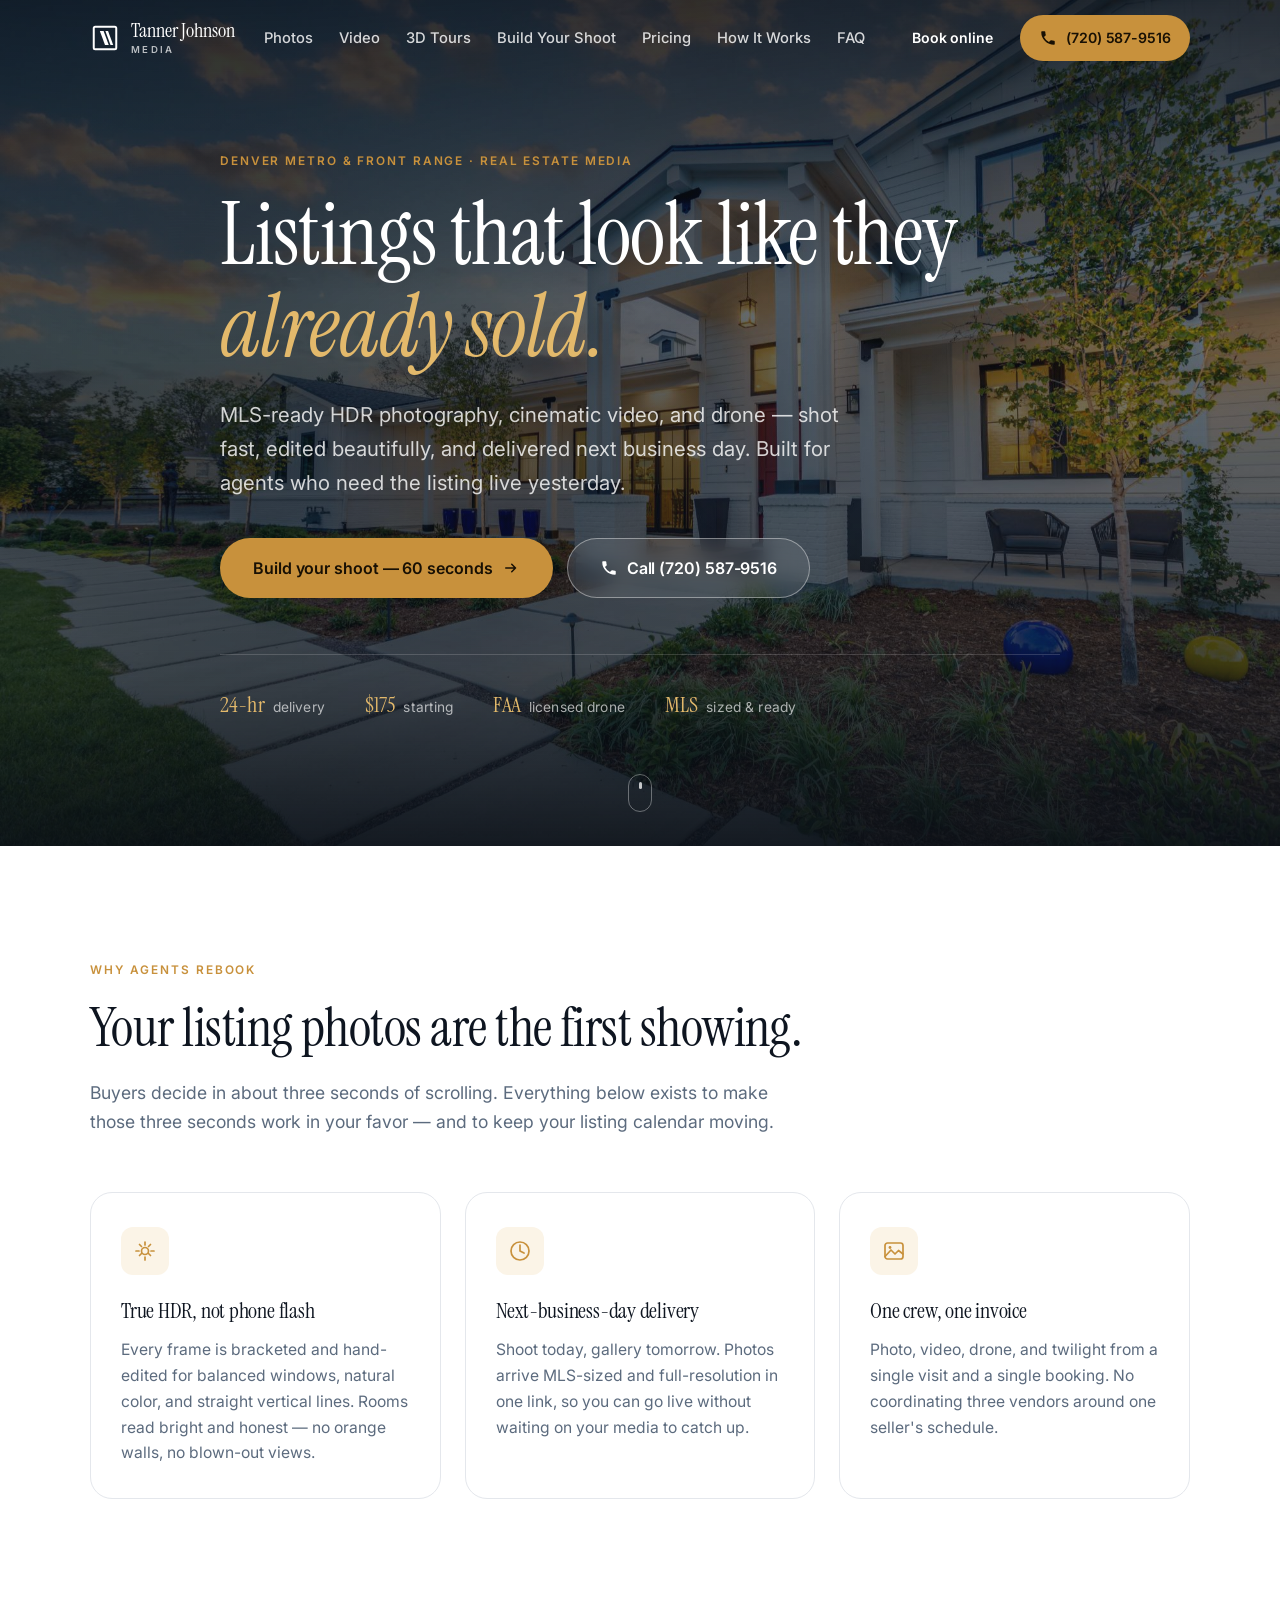
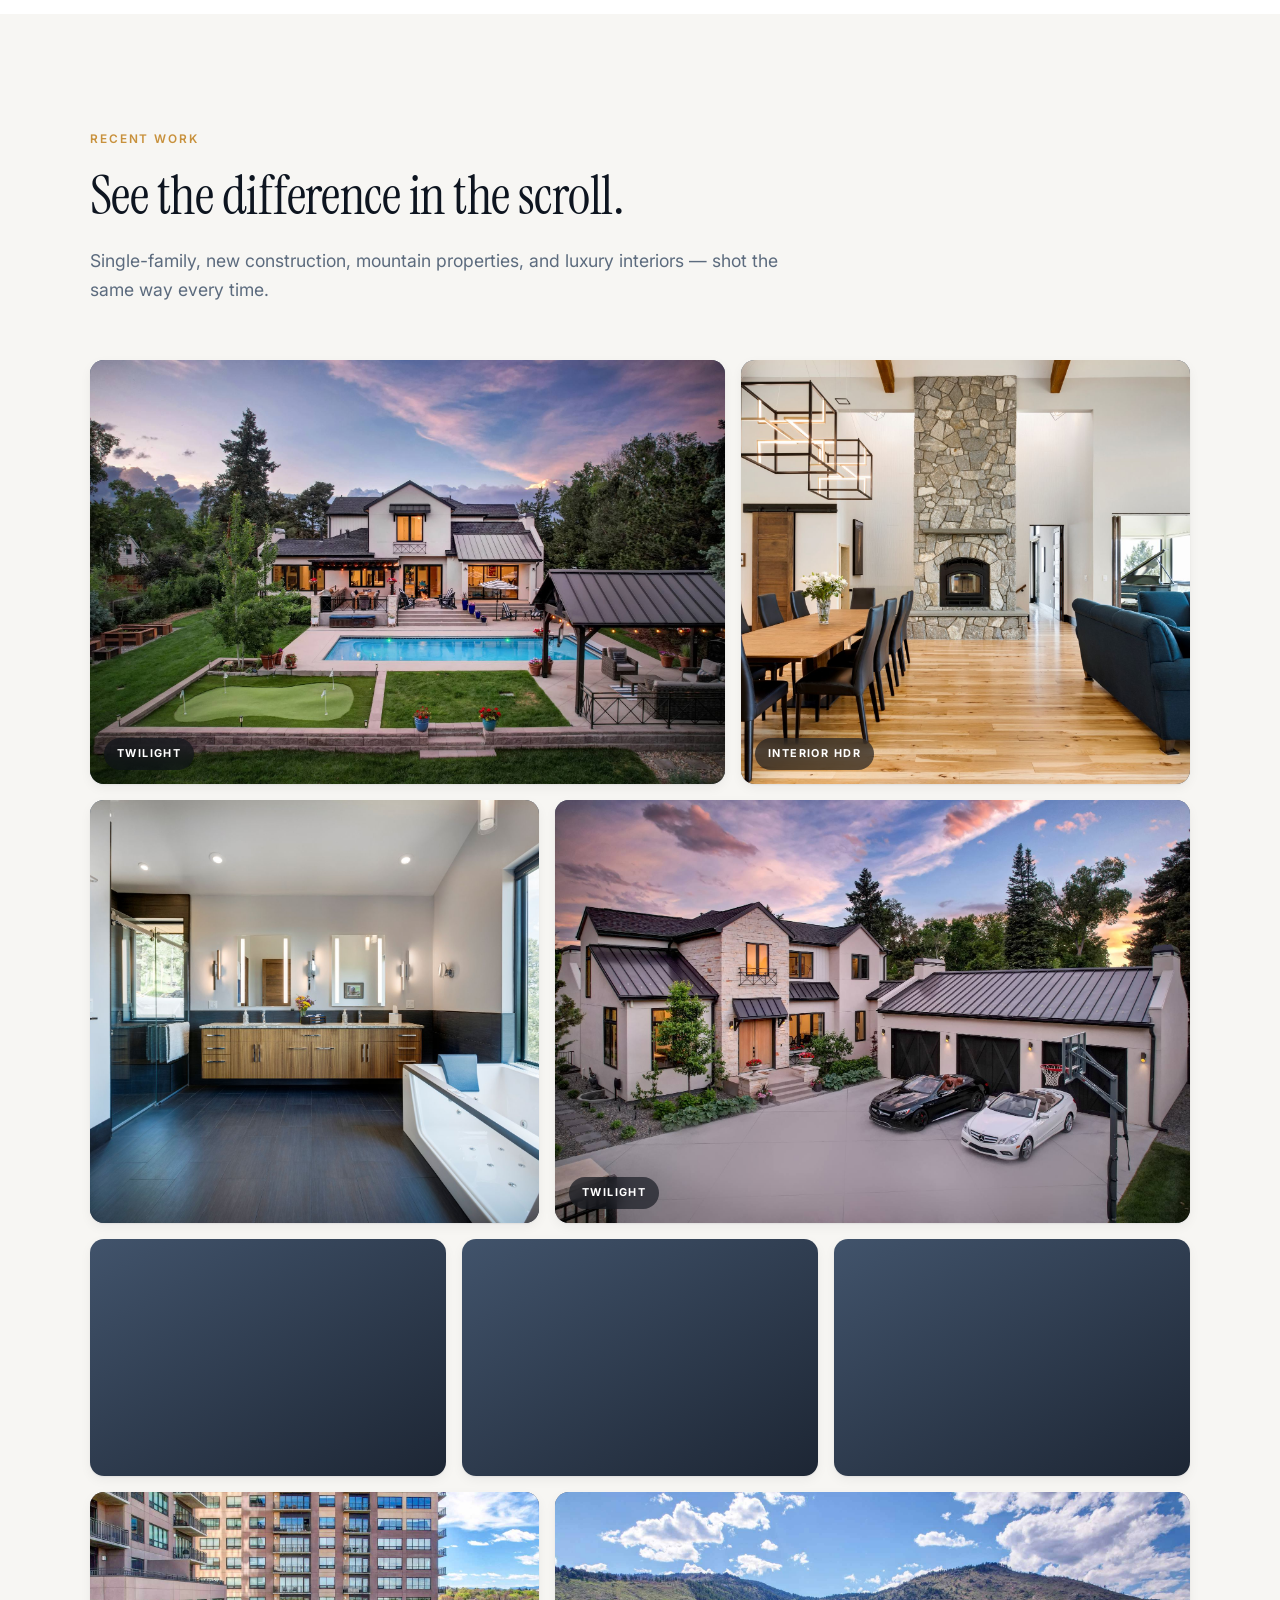
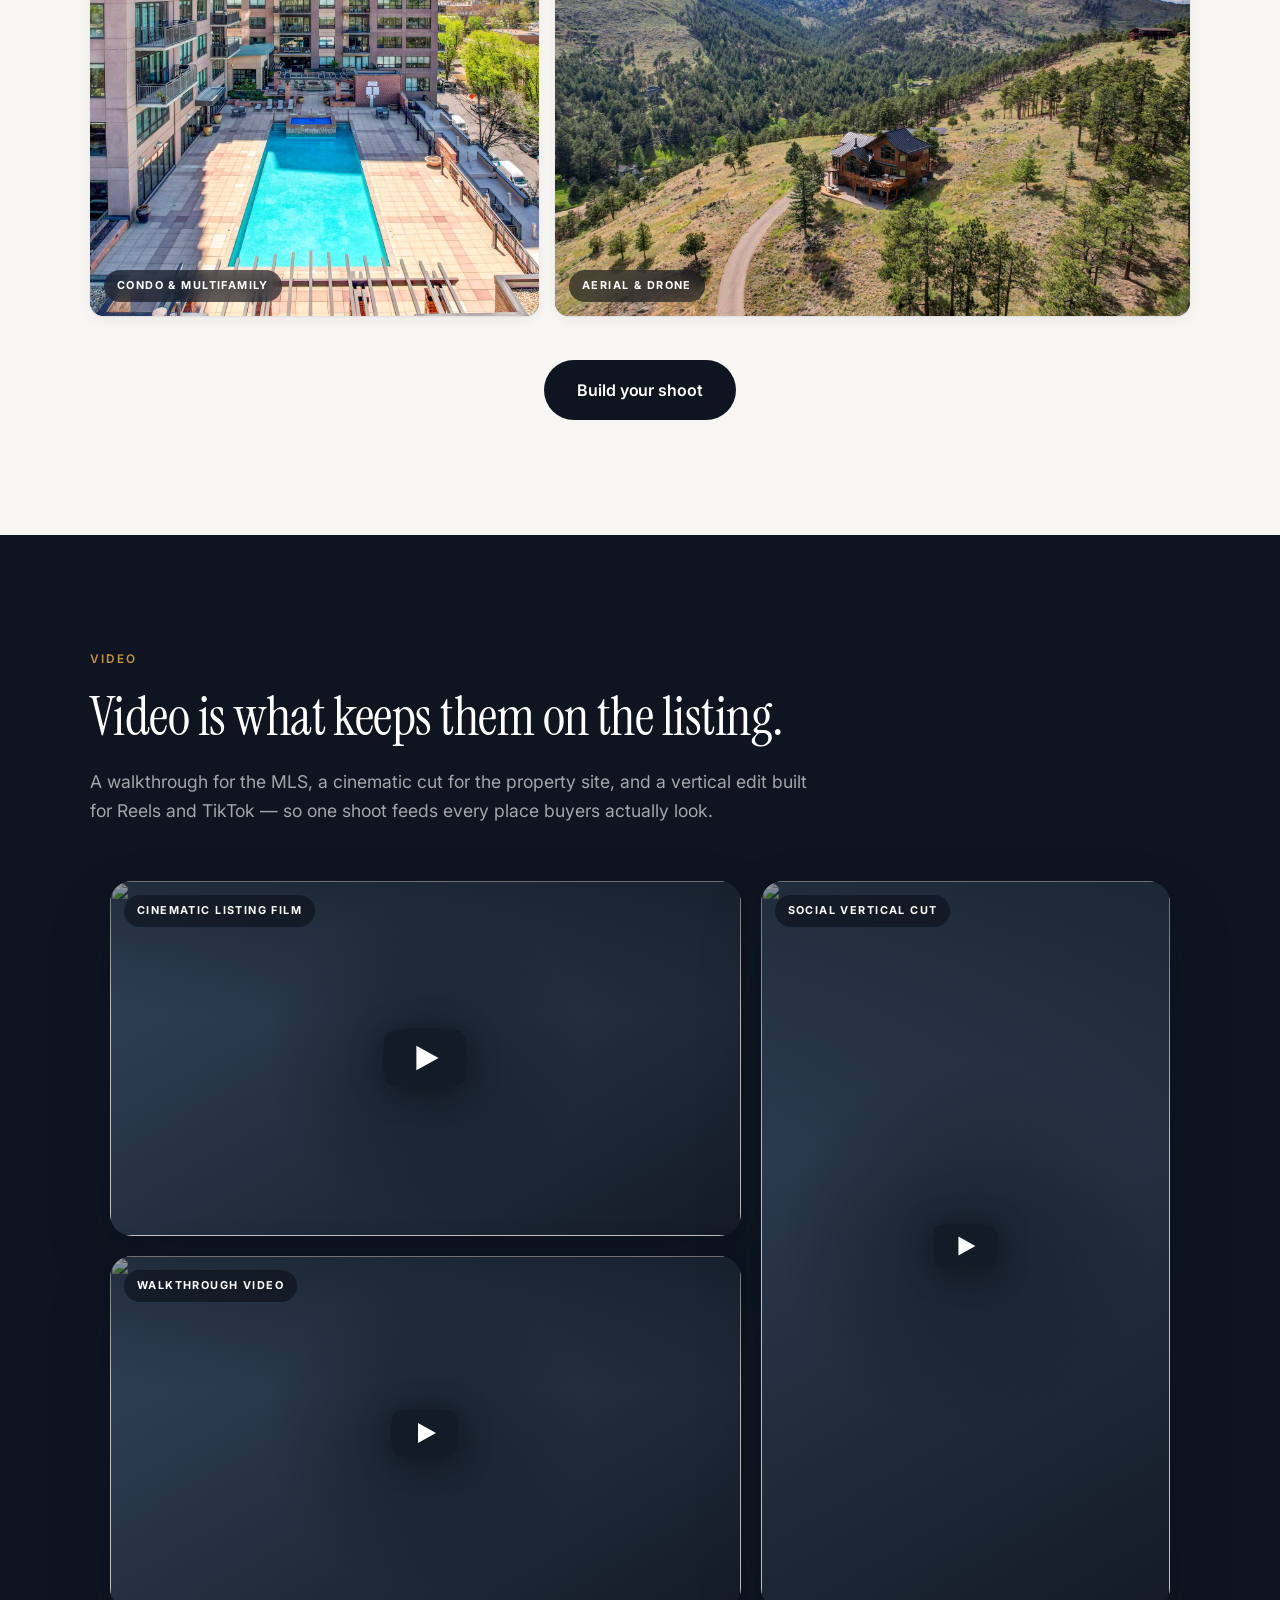
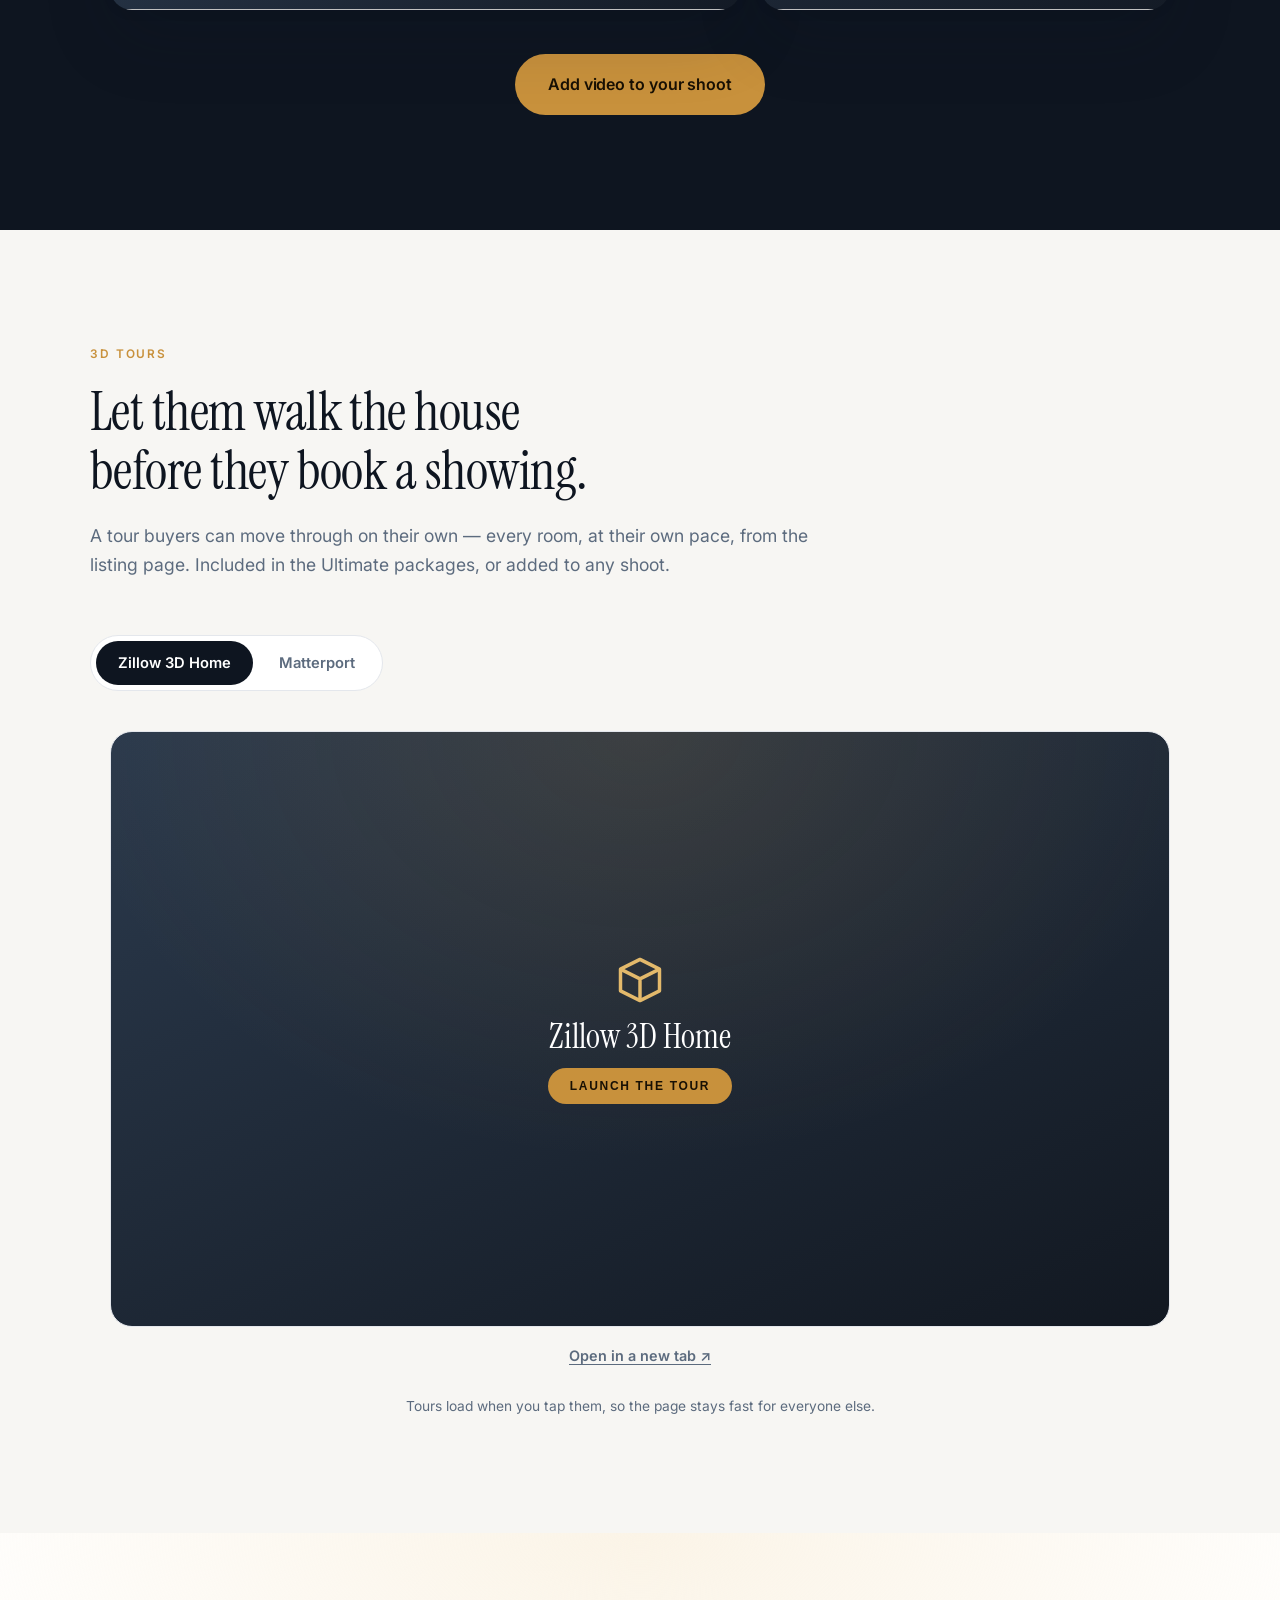
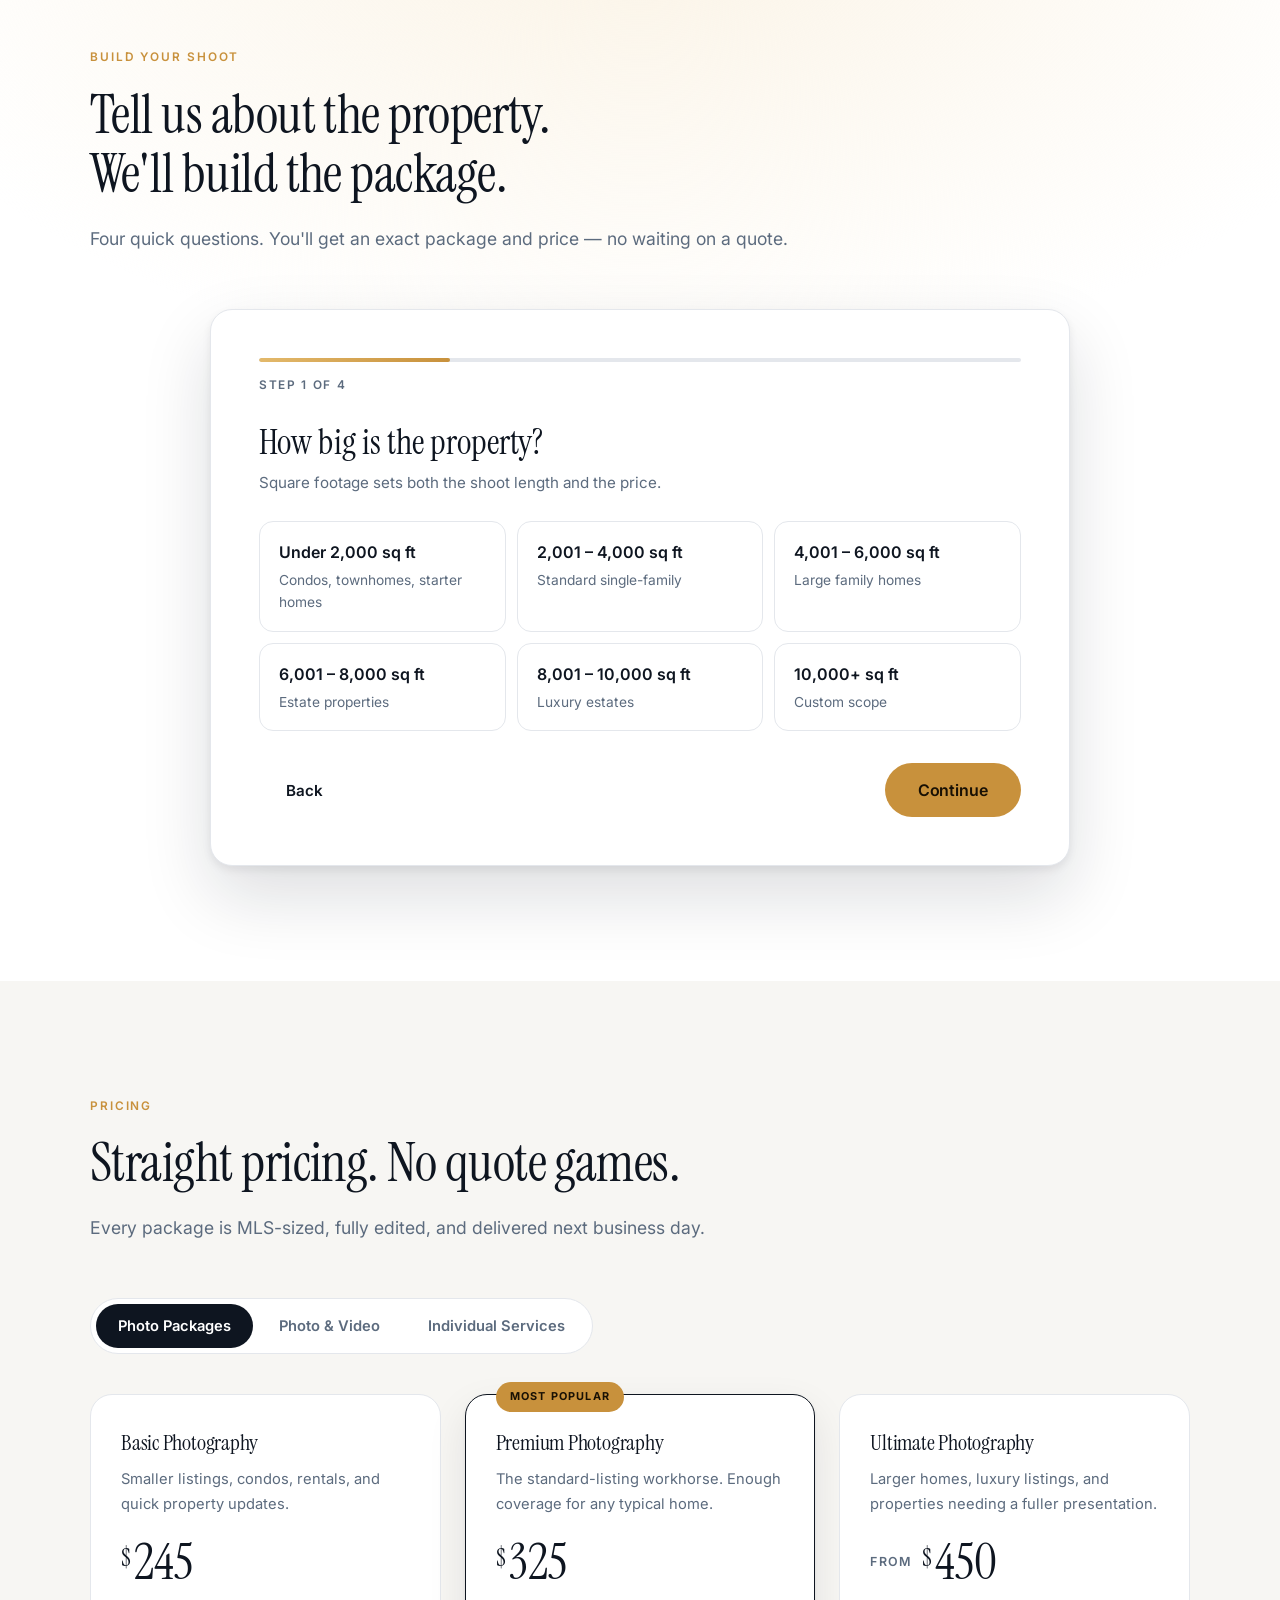
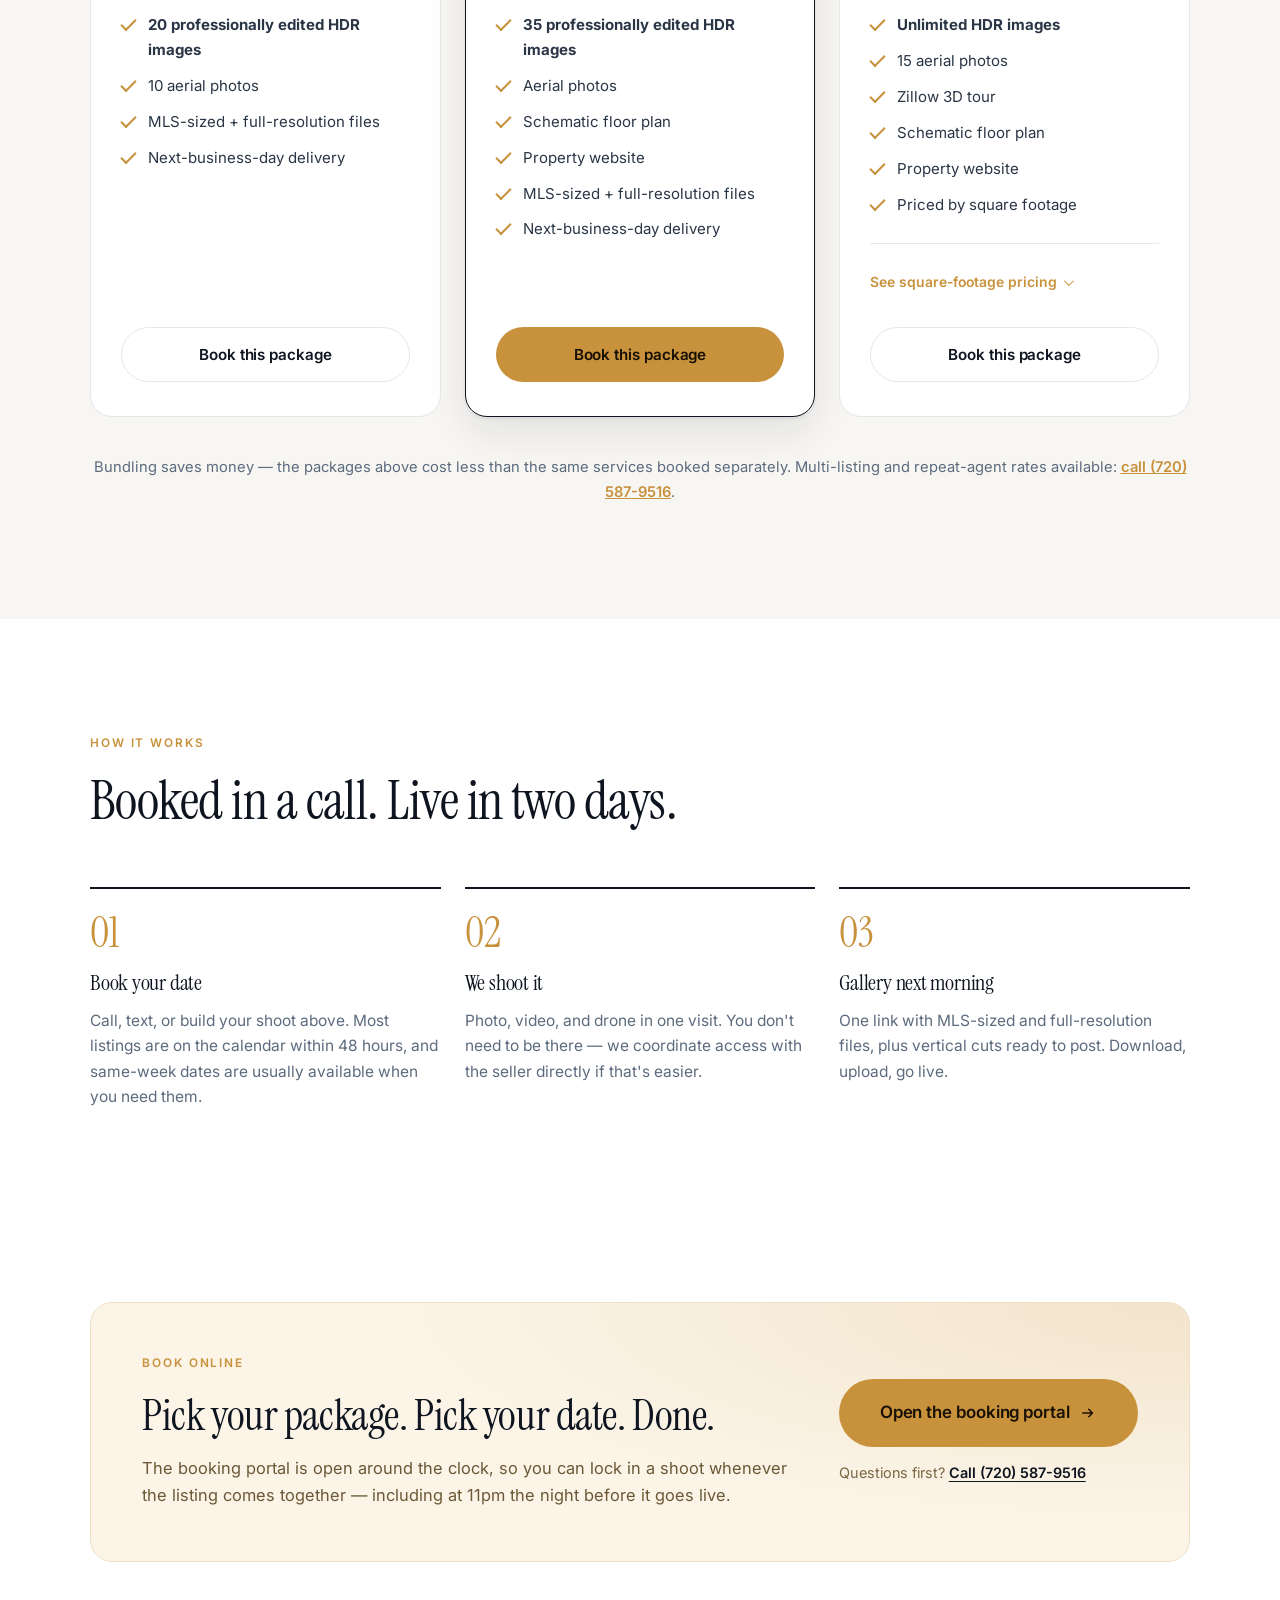
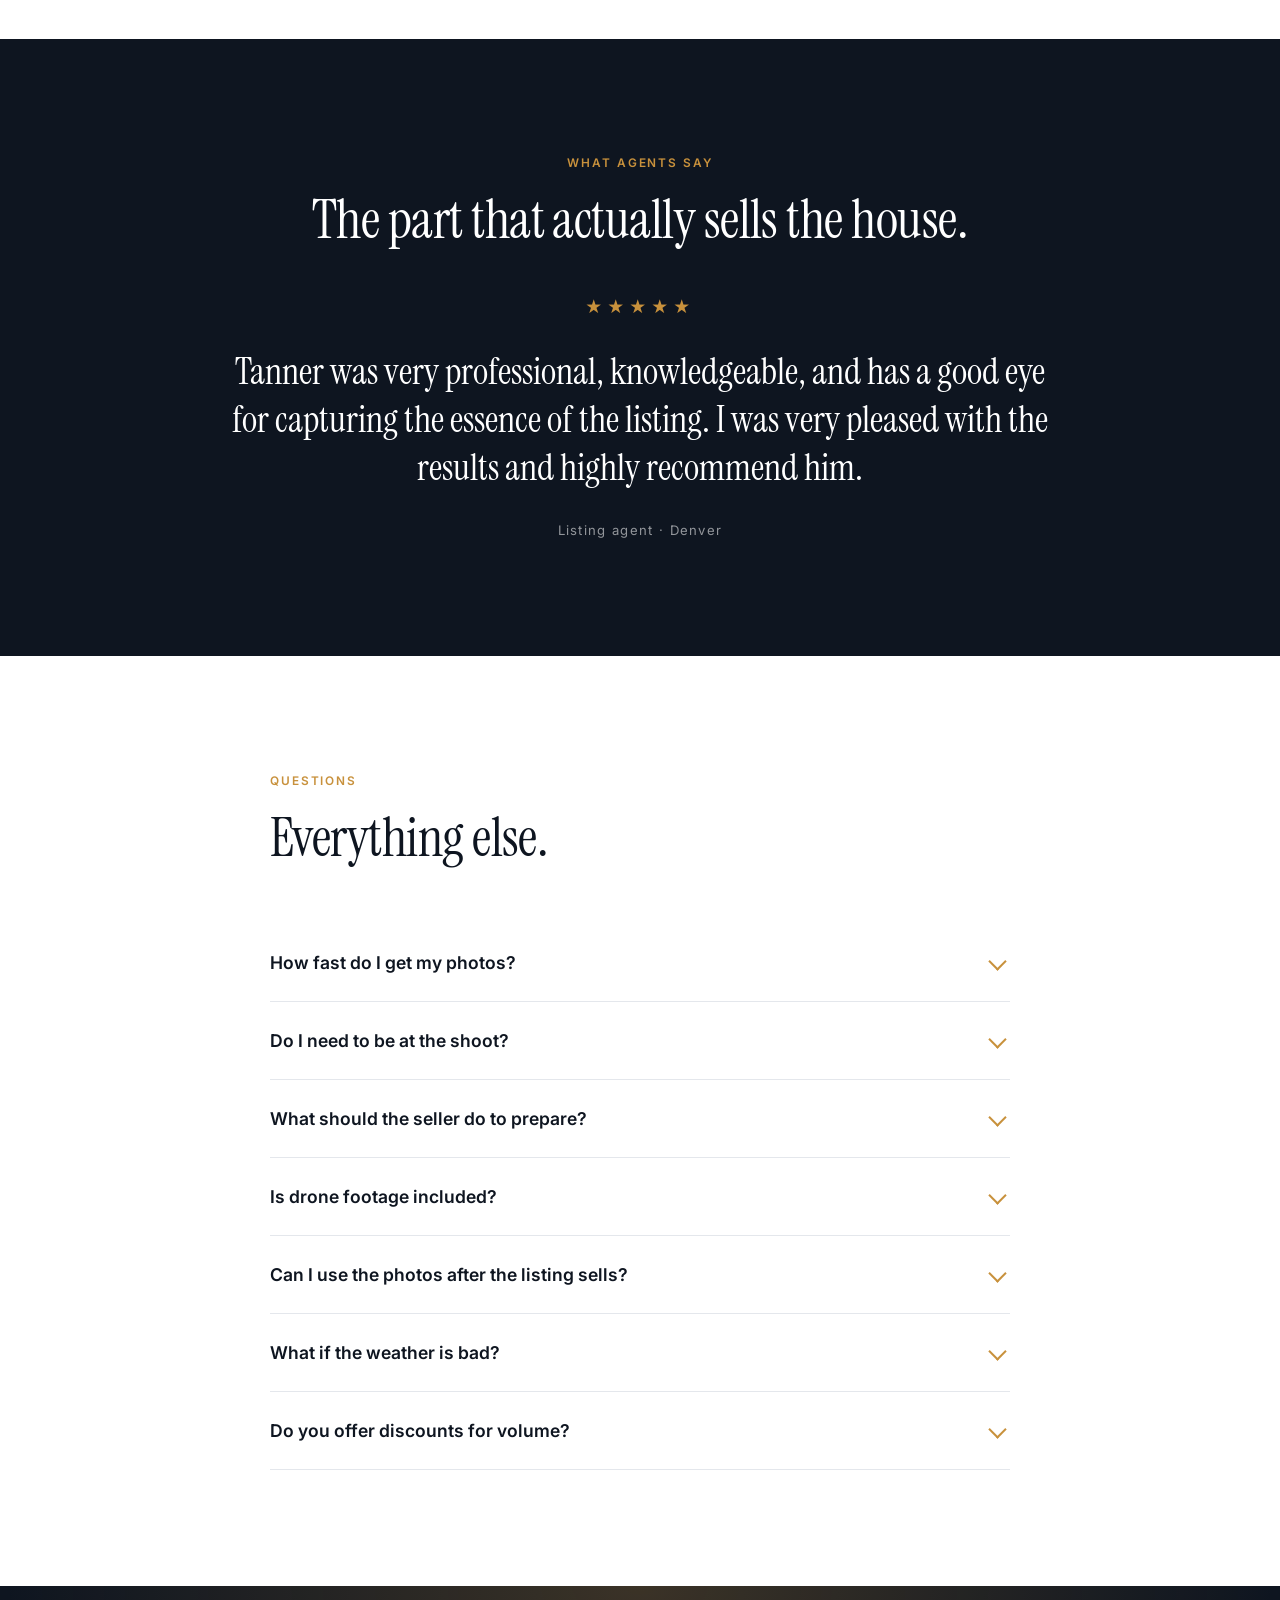
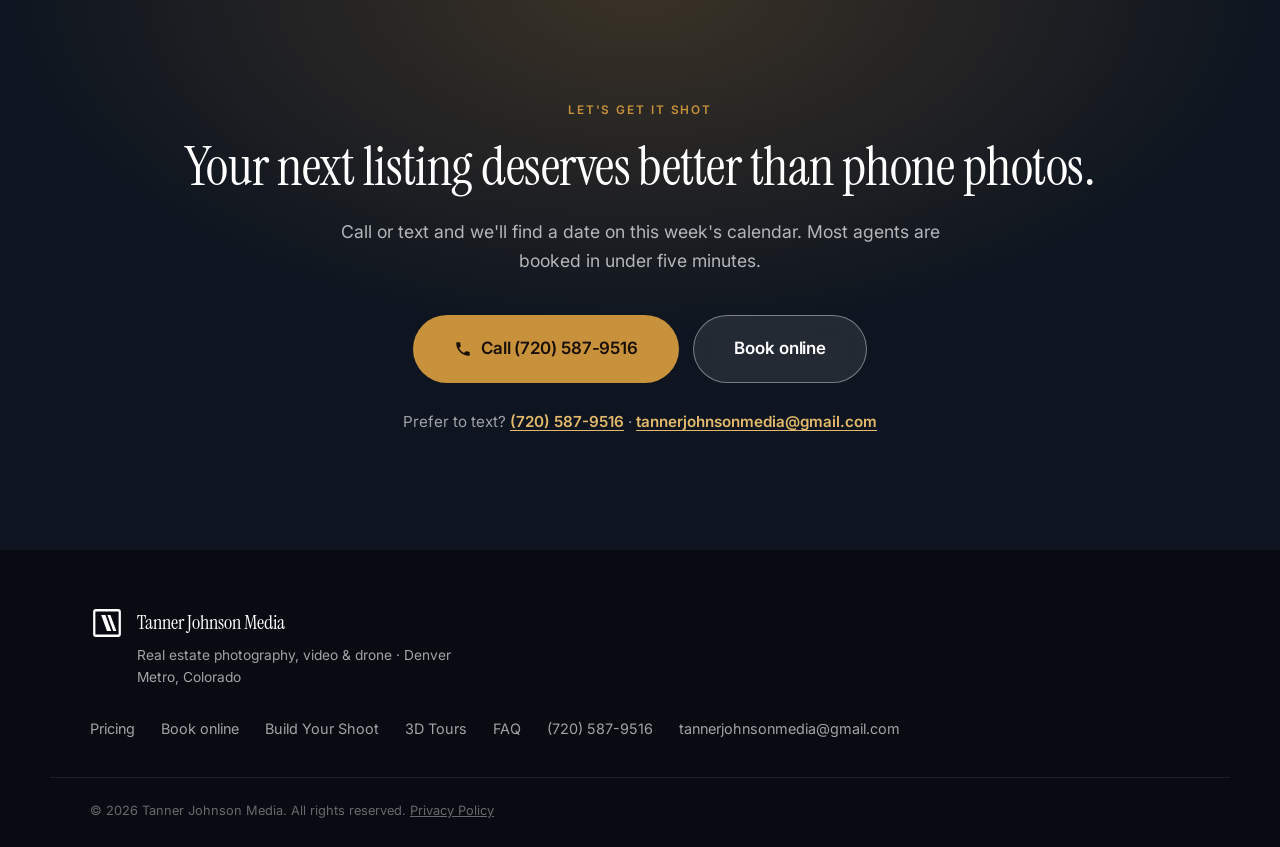
==== commit 7c64615b: "Upgrade the business schema index.html already carried a LocalBusiness block, so this replaces it ra" ====
--- a/index.html
+++ b/index.html
@@ -39,19 +39,36 @@
   if (window.GA4_ID.indexOf('XXXX') === -1) { gtag('config', window.GA4_ID); }
 </script>
 
+<!-- Business schema. To add your profiles, paste a "sameAs" array of full URLs
+     after "logo" below, e.g.
+       "sameAs": [
+         "https://www.google.com/maps/place/...",
+         "https://www.instagram.com/yourhandle/"
+       ],
+     Only list profiles you actually control — a wrong URL here tells Google the
+     wrong business is you. -->
 <script type="application/ld+json">
 {
   "@context": "https://schema.org",
-  "@type": "LocalBusiness",
-  "@id": "#business",
+  "@type": "ProfessionalService",
+  "@id": "https://tannerjmedia.com/#business",
   "name": "Tanner Johnson Media",
-  "description": "Real estate photography, cinematic video, and drone media for listing agents.",
+  "description": "Real estate photography, cinematic video, drone, floor plans and 3D tours for listing agents.",
+  "url": "https://tannerjmedia.com/",
   "telephone": "+1-720-587-9516",
   "email": "tannerjohnsonmedia@gmail.com",
   "priceRange": "$175-$1500",
-  "url": "https://tannerjmedia.com/",
   "image": "https://tannerjmedia.com/assets/og-image.jpg",
-  "areaServed": "Denver Metro, Colorado"
+  "logo": "https://tannerjmedia.com/icon-512.png",
+  "areaServed": {
+    "@type": "AdministrativeArea",
+    "name": "Denver Metro",
+    "containedInPlace": {
+      "@type": "State",
+      "name": "Colorado",
+      "containedInPlace": { "@type": "Country", "name": "US" }
+    }
+  }
 }
 </script>
 </head>
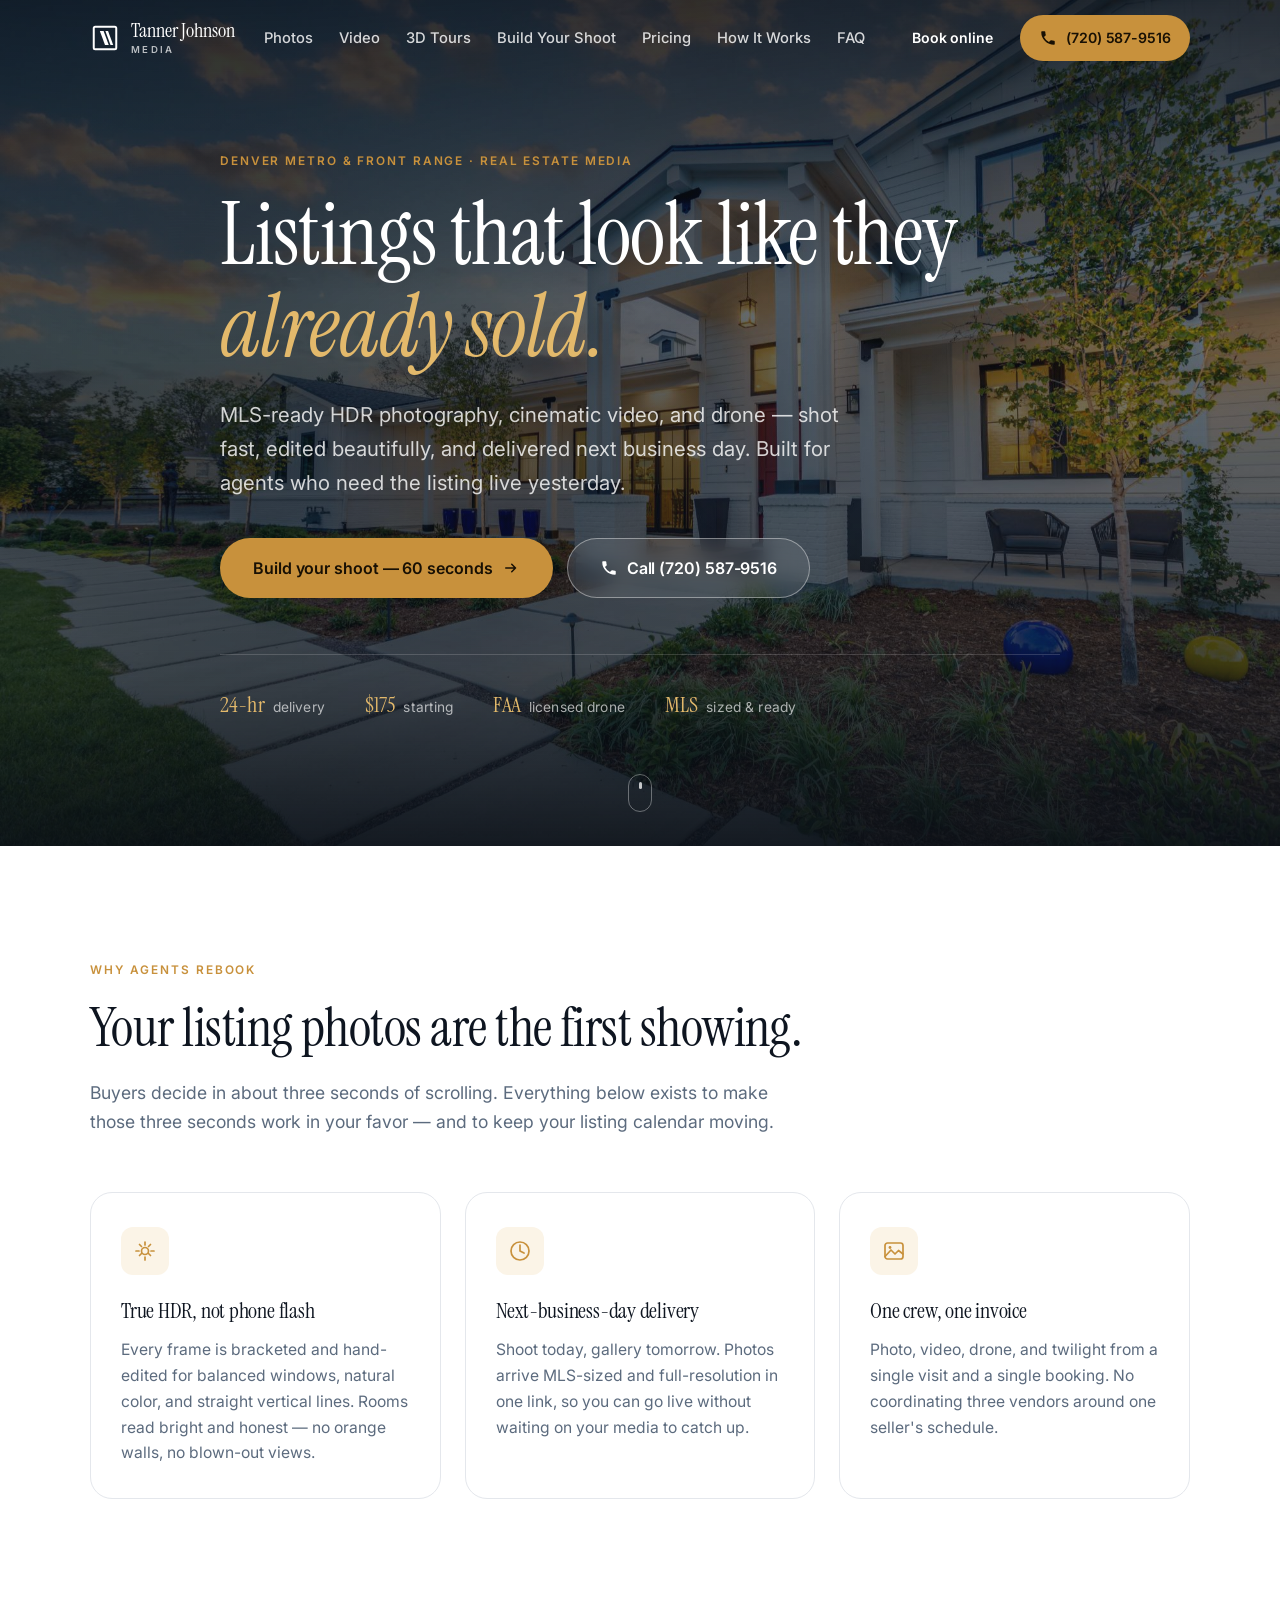
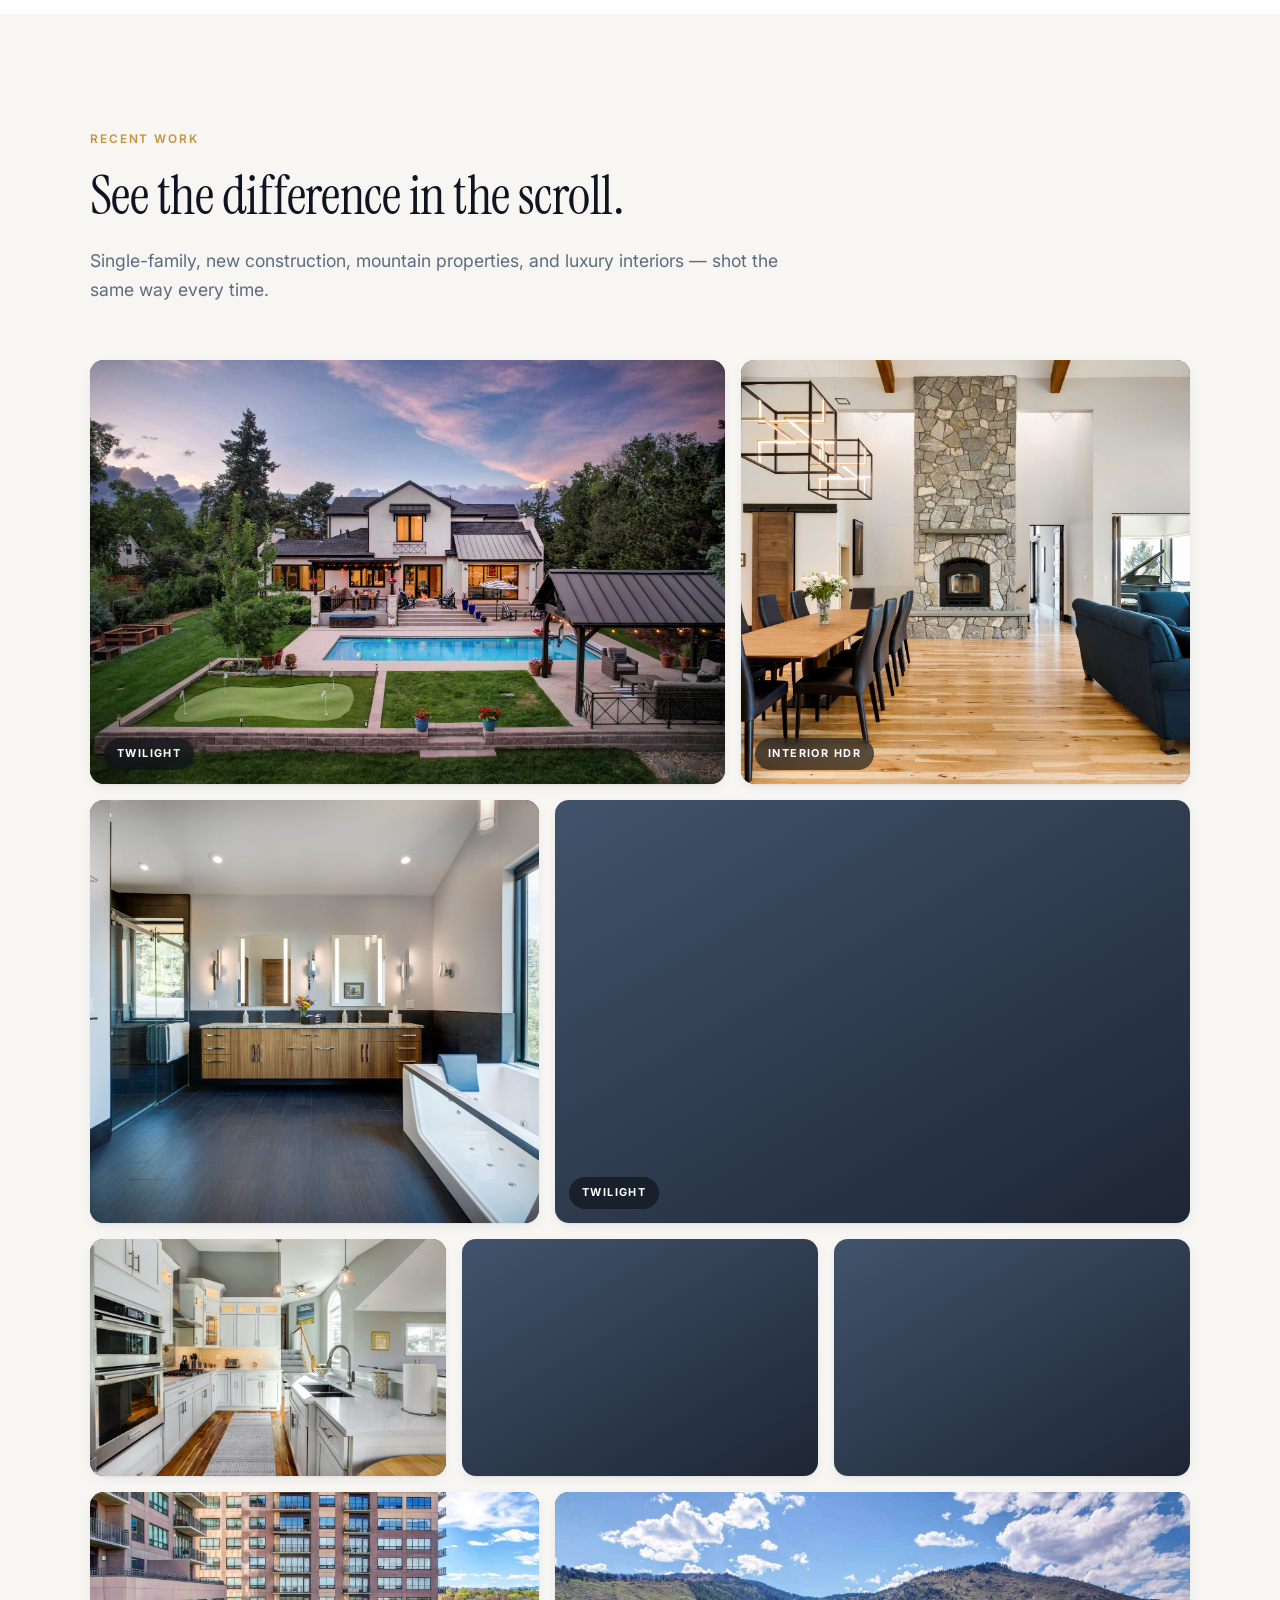
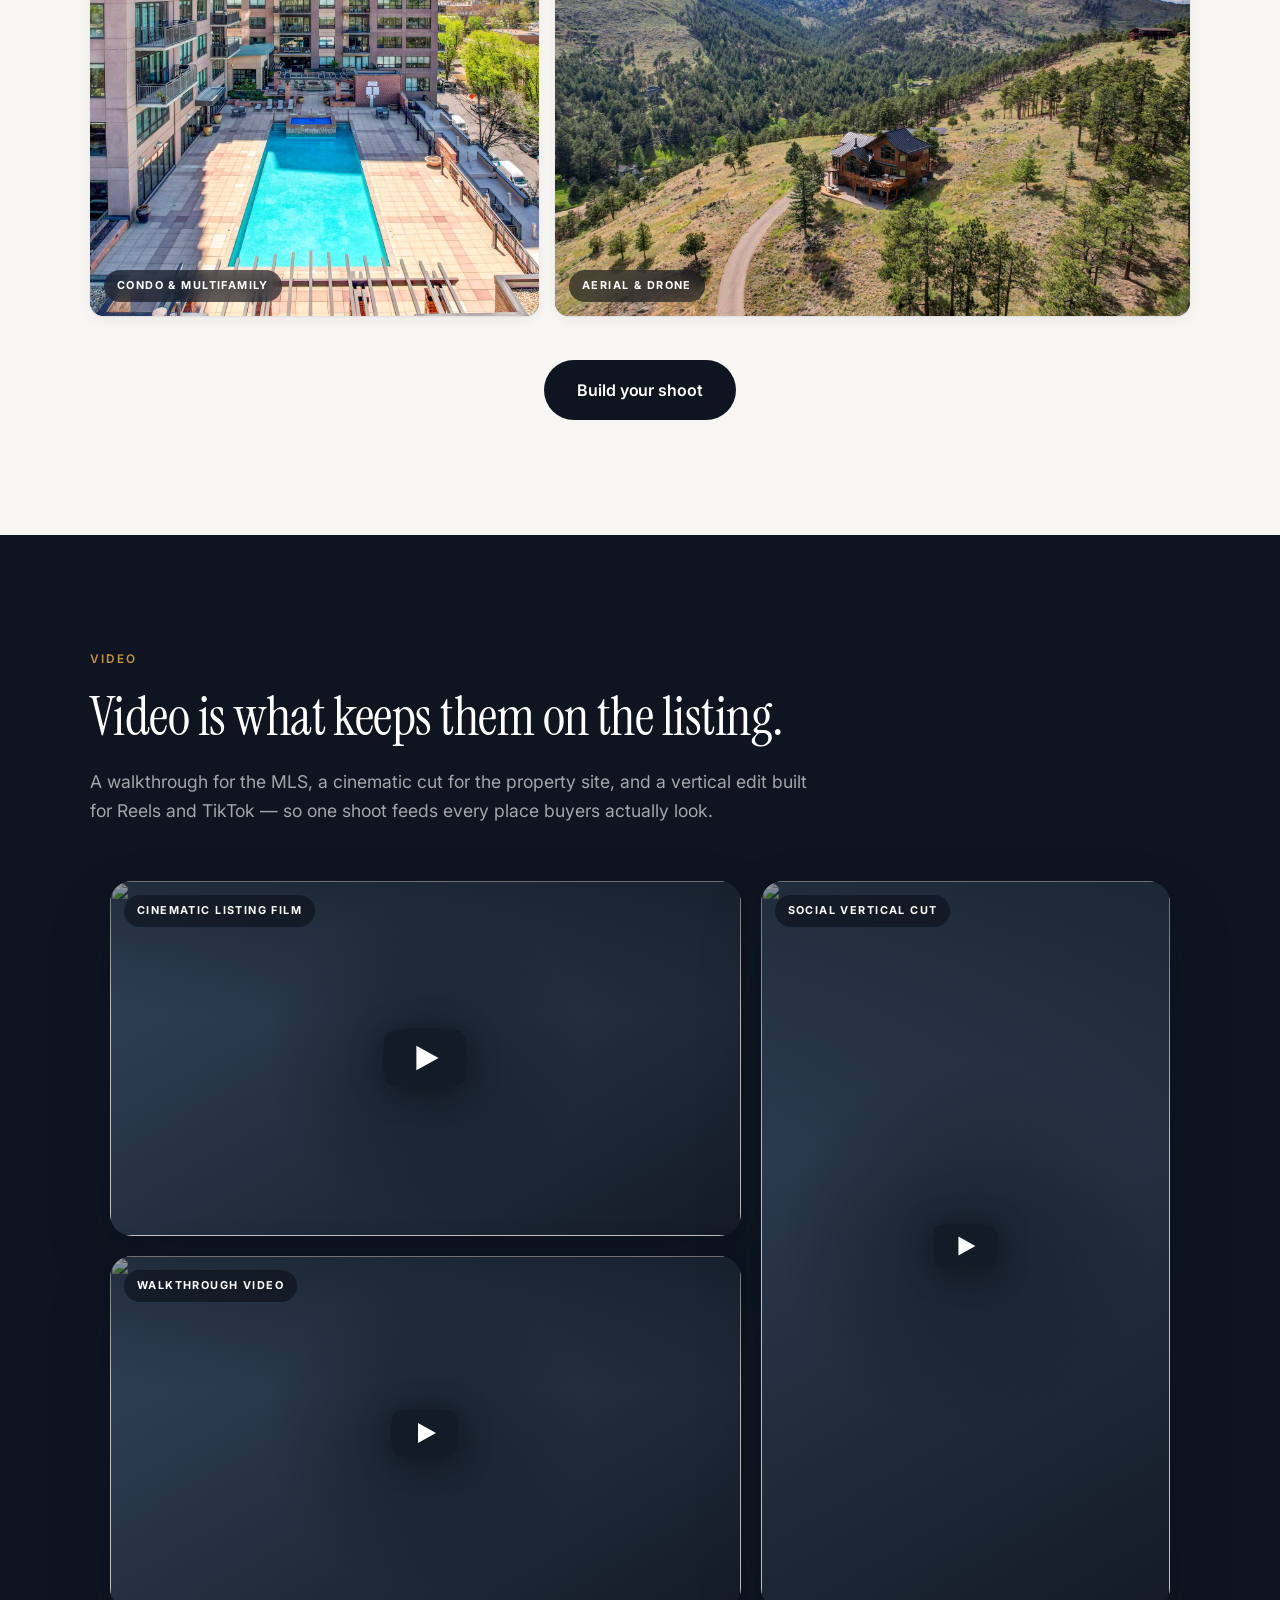
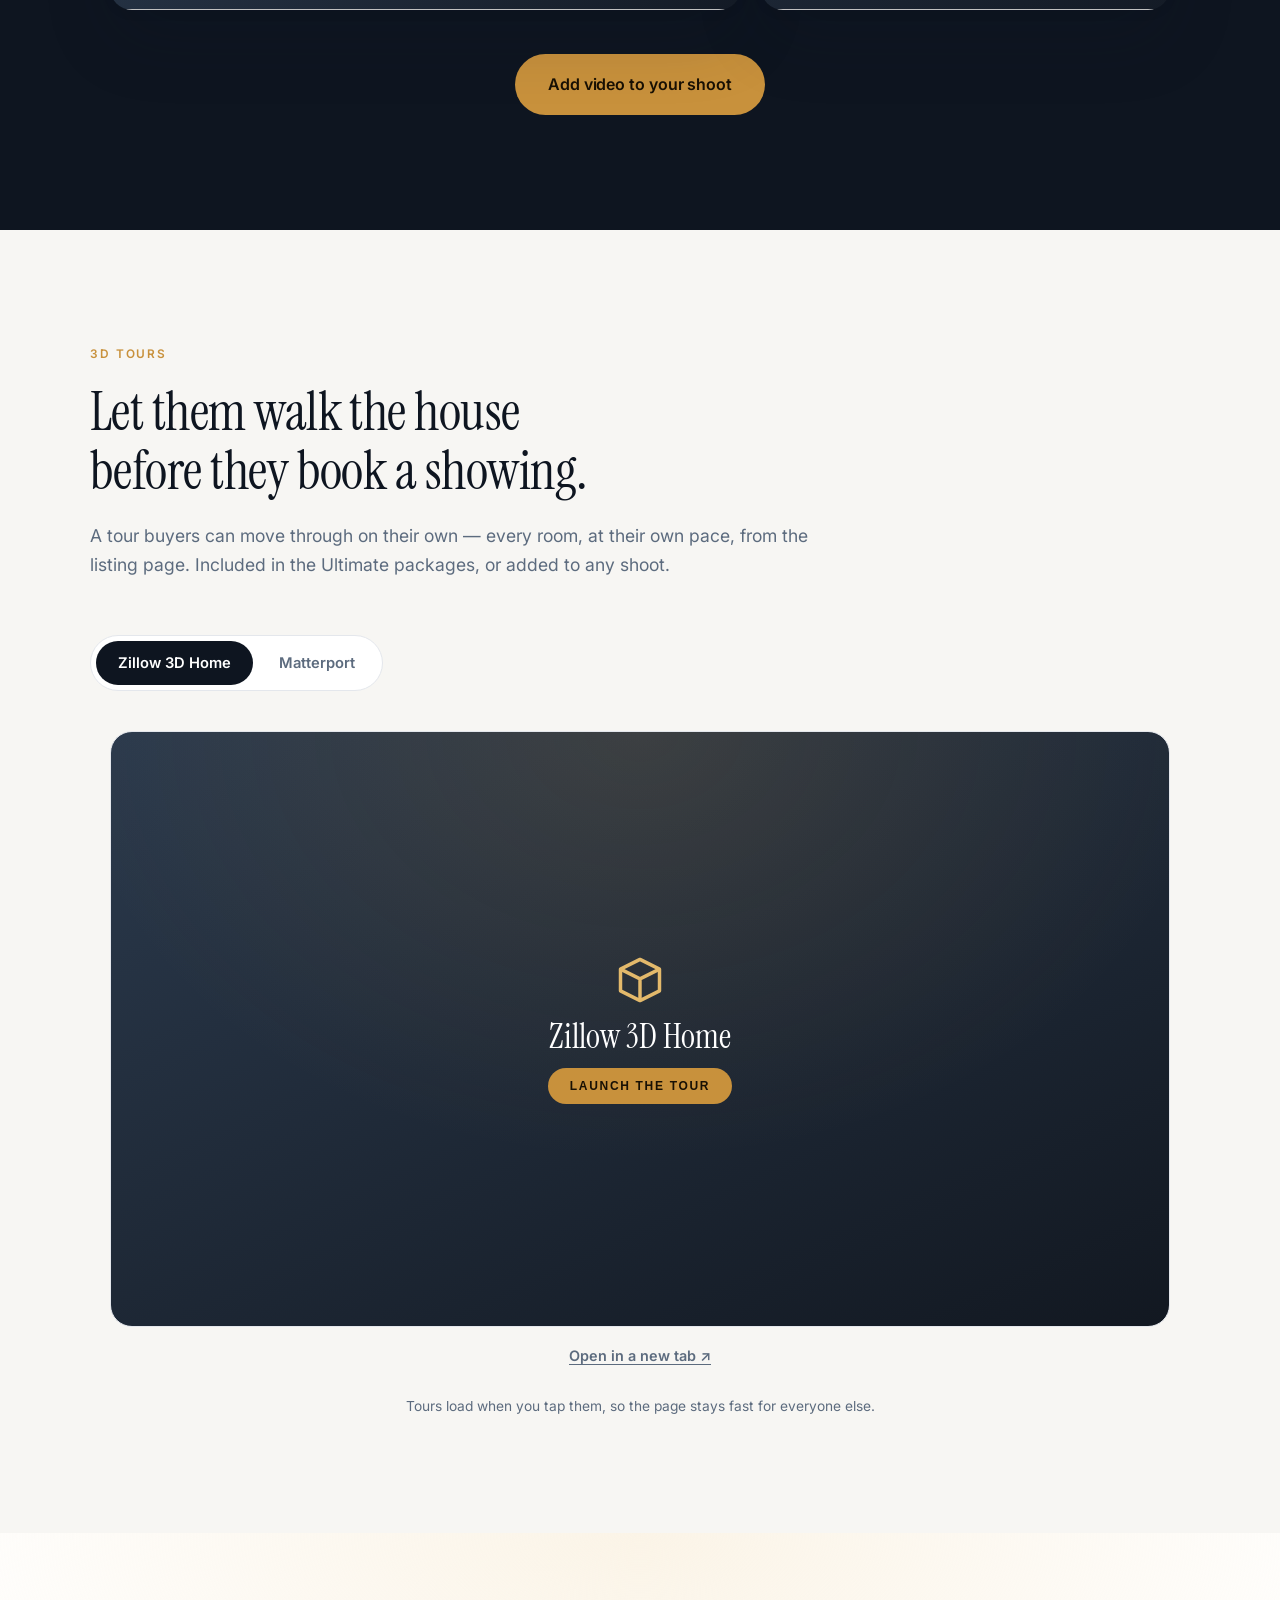
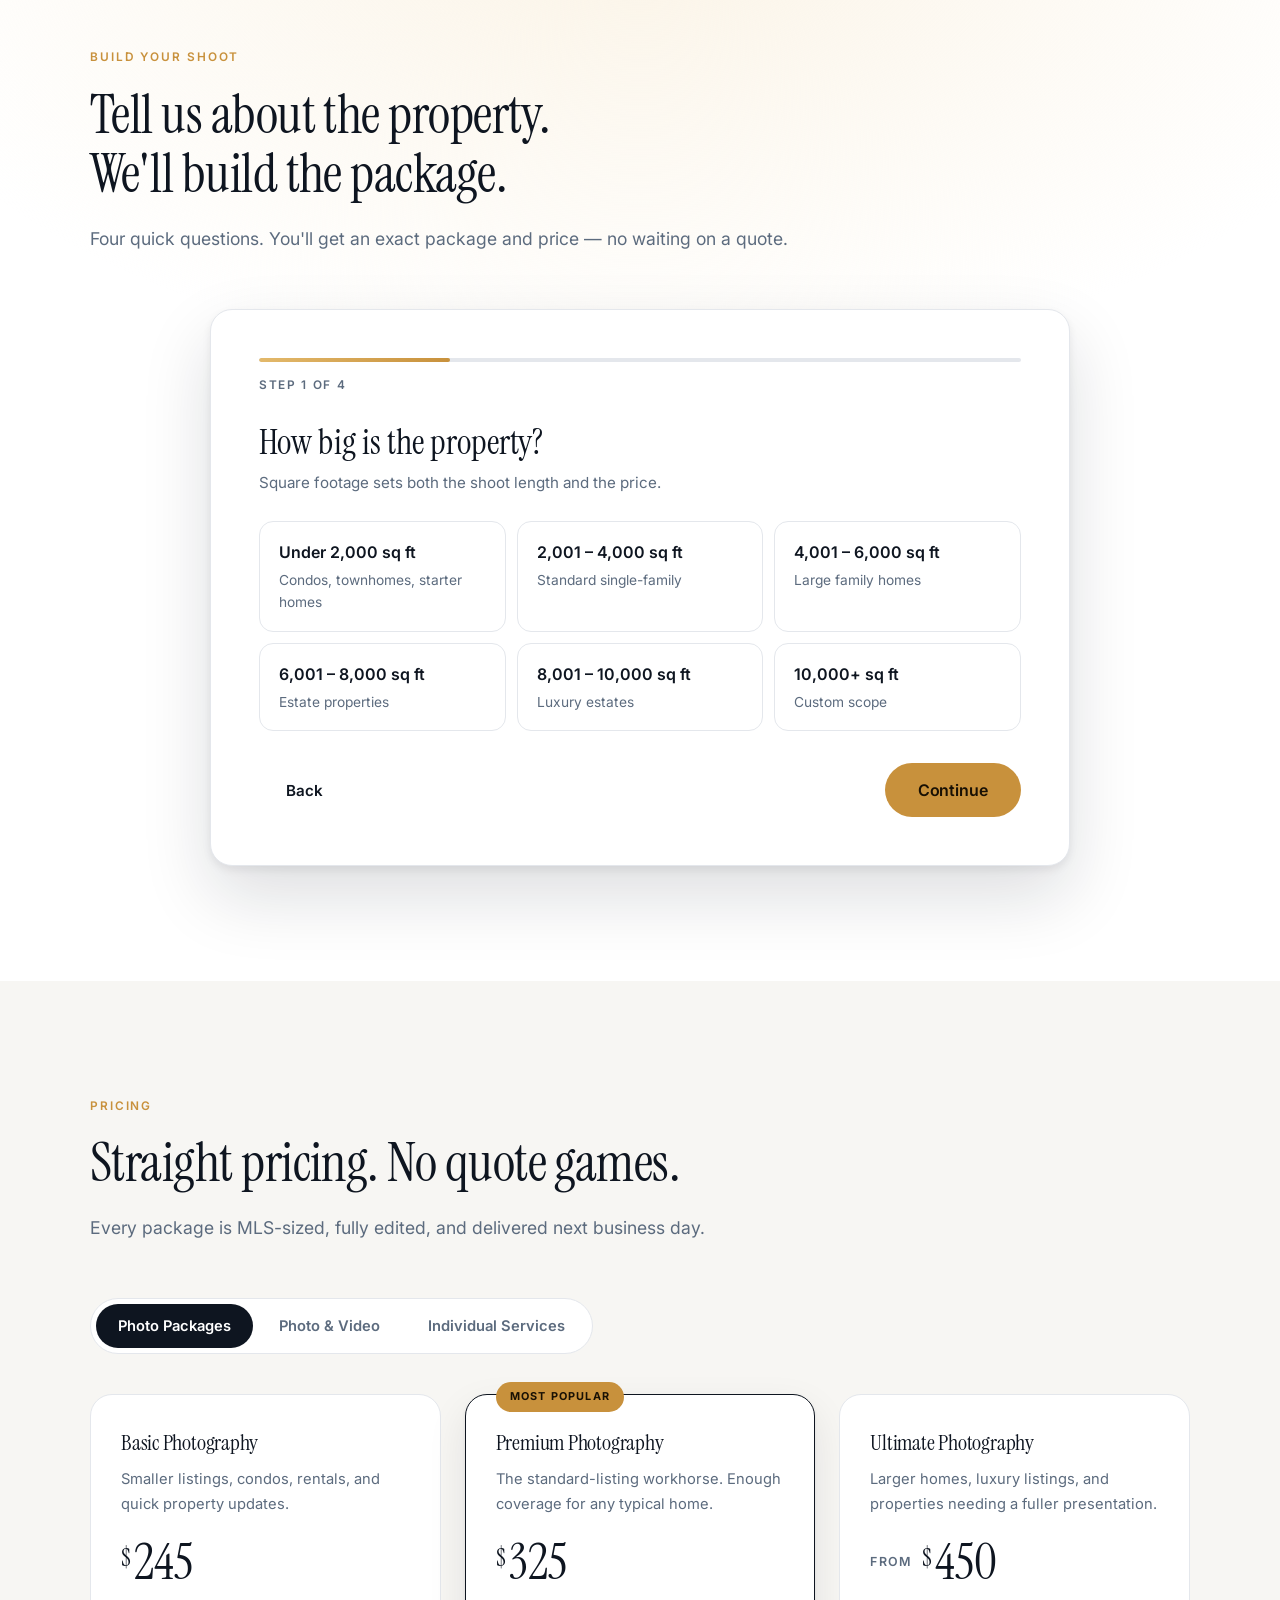
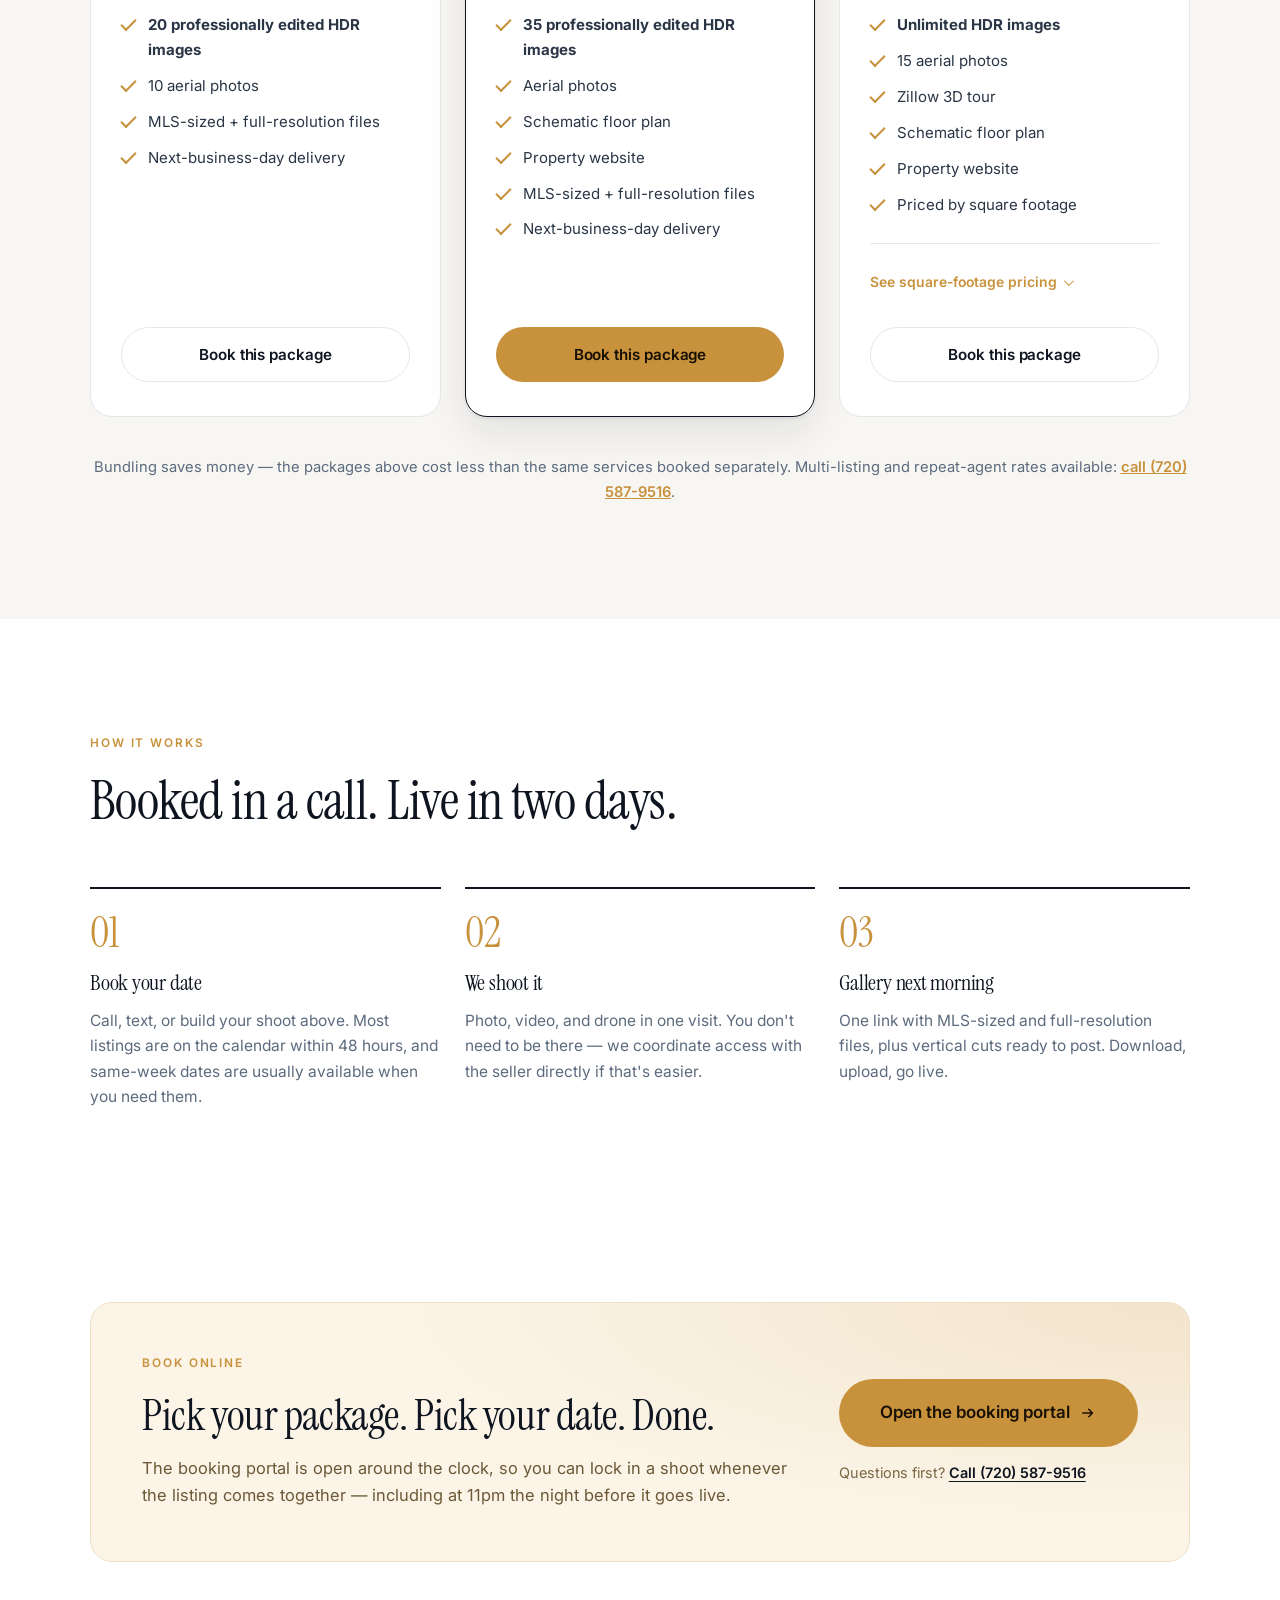
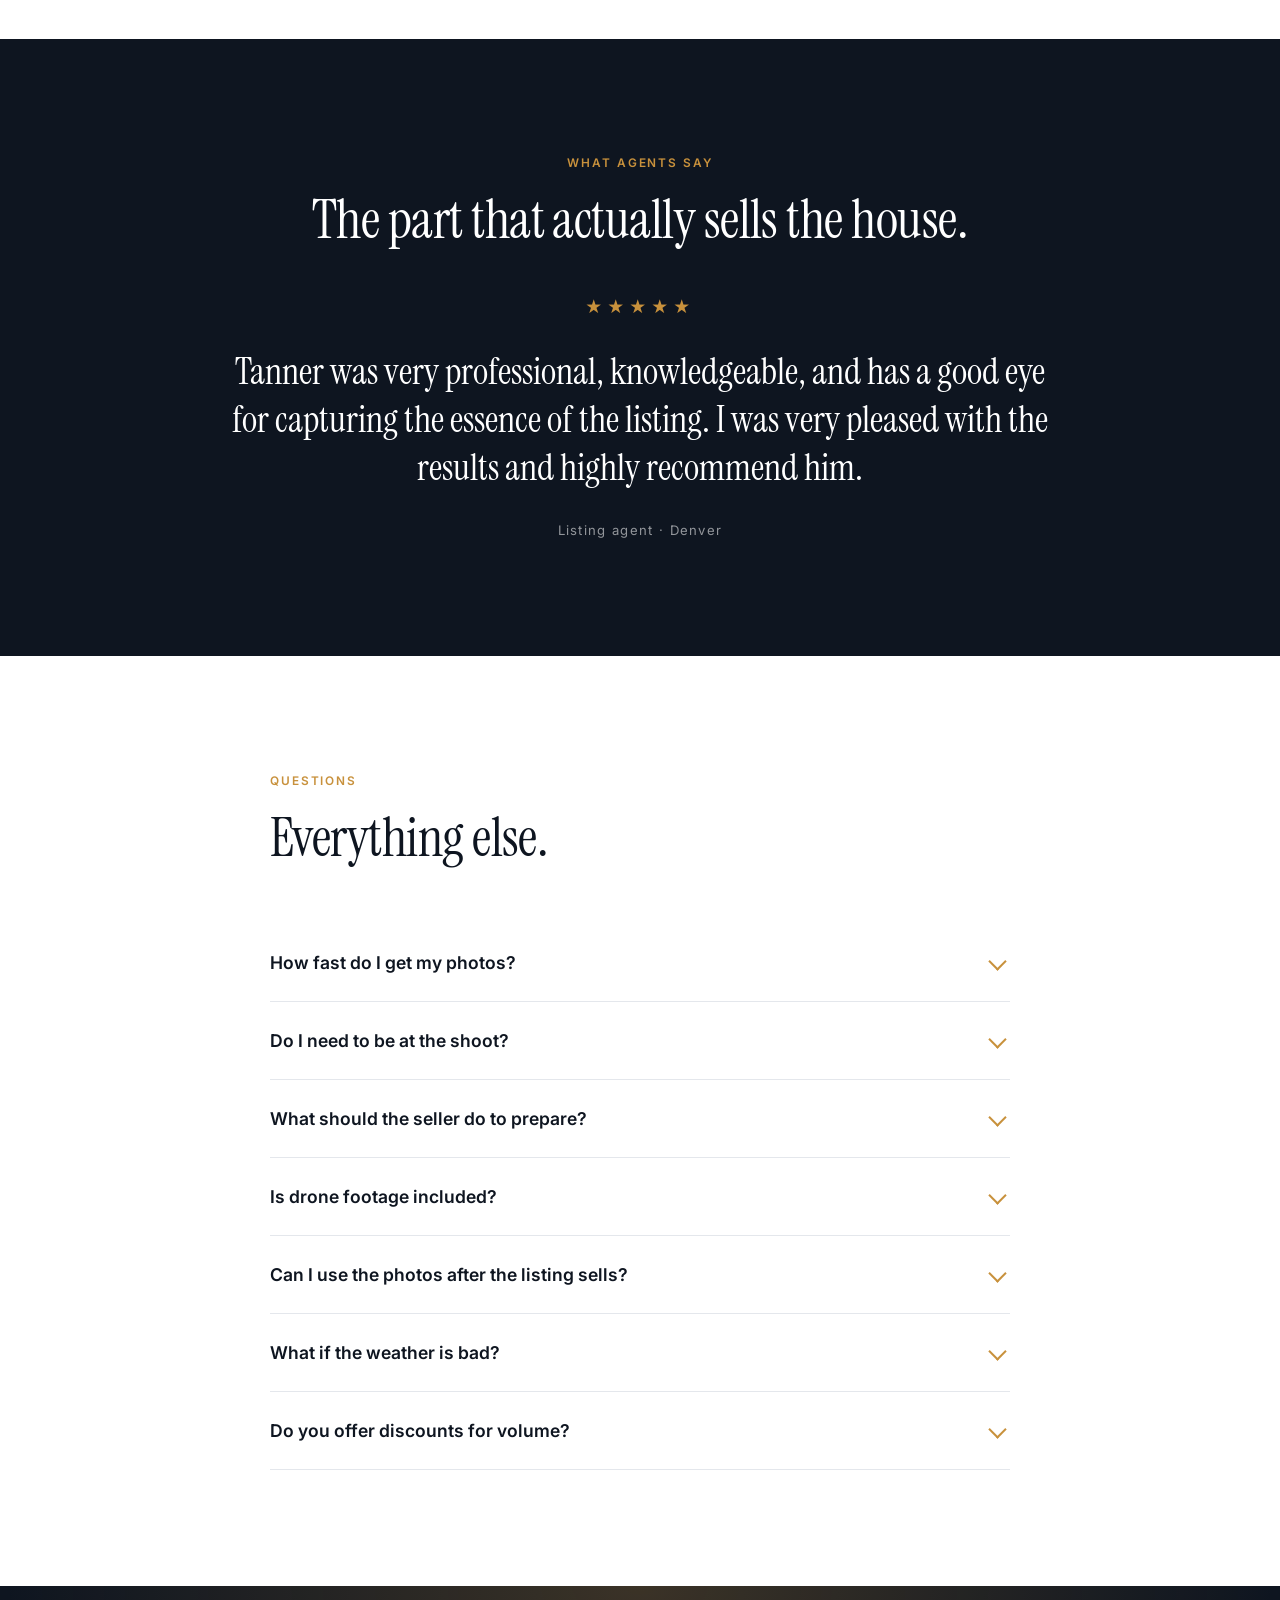
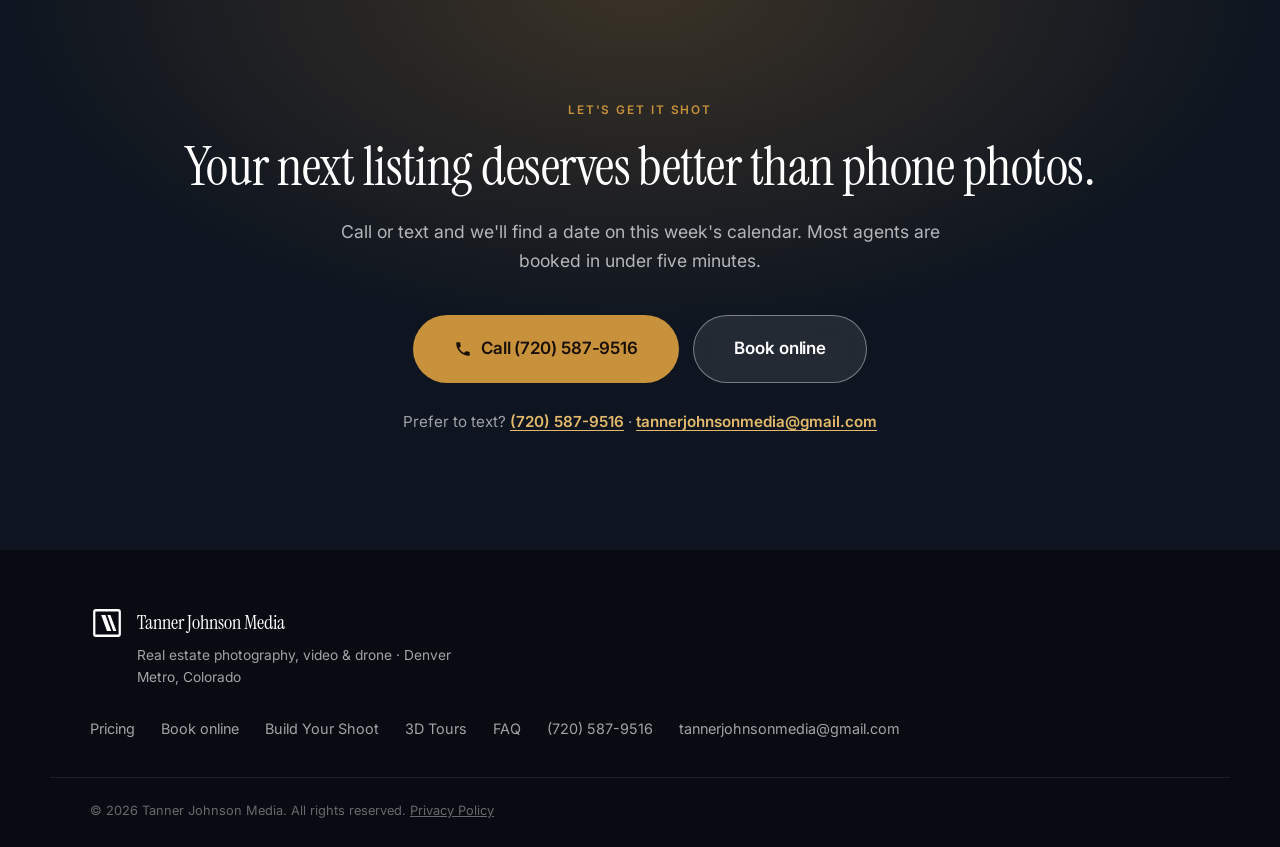
==== commit 25b2333b: "Link the schema to the Google Business Profile Adds sameAs with the Google Business Profile, and geo" ====
--- a/index.html
+++ b/index.html
@@ -39,14 +39,9 @@
   if (window.GA4_ID.indexOf('XXXX') === -1) { gtag('config', window.GA4_ID); }
 </script>
 
-<!-- Business schema. To add your profiles, paste a "sameAs" array of full URLs
-     after "logo" below, e.g.
-       "sameAs": [
-         "https://www.google.com/maps/place/...",
-         "https://www.instagram.com/yourhandle/"
-       ],
-     Only list profiles you actually control — a wrong URL here tells Google the
-     wrong business is you. -->
+<!-- Business schema. "sameAs" links this site to the profiles that are also this
+     business. Instagram and any other profiles go in that array — only ones you
+     control, since a wrong URL points Google at someone else. -->
 <script type="application/ld+json">
 {
   "@context": "https://schema.org",
@@ -66,8 +61,19 @@
     "containedInPlace": {
       "@type": "State",
       "name": "Colorado",
-      "containedInPlace": { "@type": "Country", "name": "US" }
+      "containedInPlace": {
+        "@type": "Country",
+        "name": "US"
+      }
     }
+  },
+  "sameAs": [
+    "https://www.google.com/maps/place/Tanner+Johnson+Media/@39.8610468,-105.3339379,10z/data=!4m6!3m5!1s0x26f01cc6d47d0d89:0x52a160fff9d8e201!8m2!3d39.6961295!4d-104.7000285!16s%2Fg%2F11z50pn_ln"
+  ],
+  "geo": {
+    "@type": "GeoCoordinates",
+    "latitude": 39.6961295,
+    "longitude": -104.7000285
   }
 }
 </script>
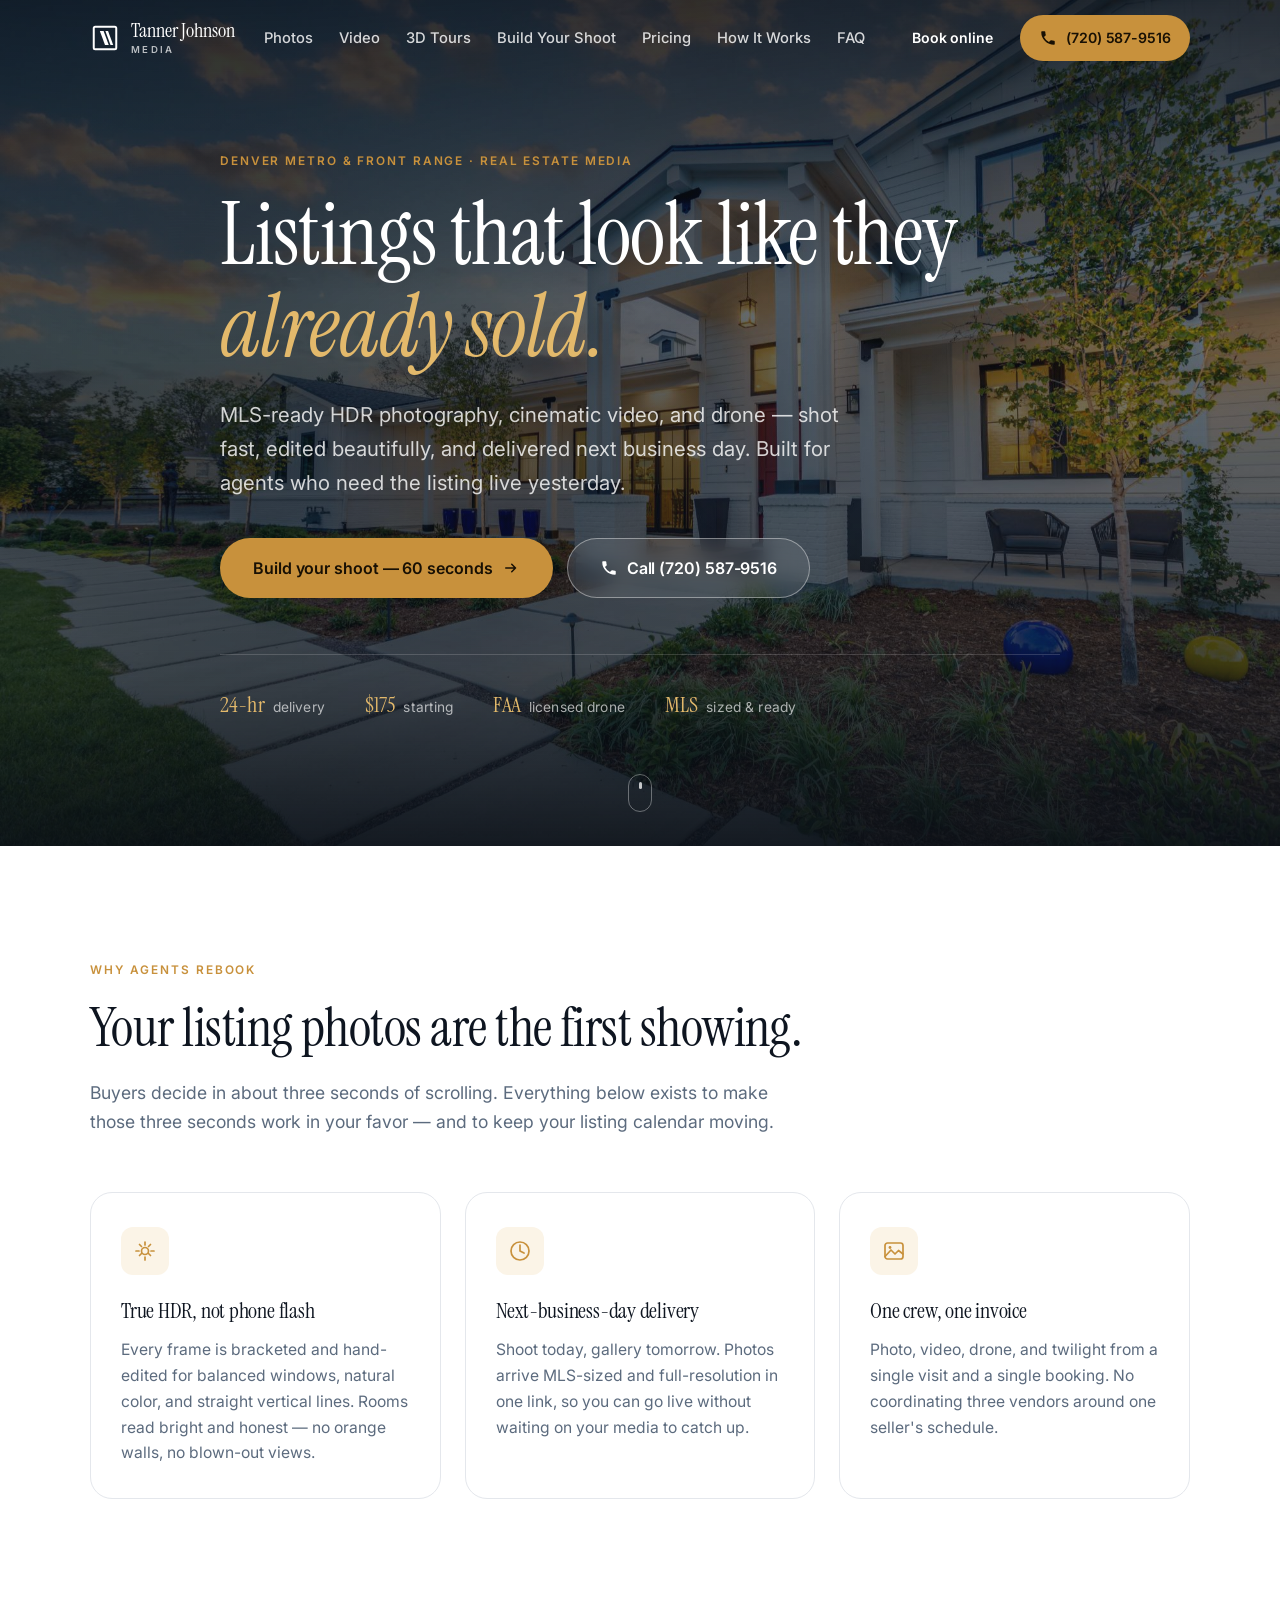
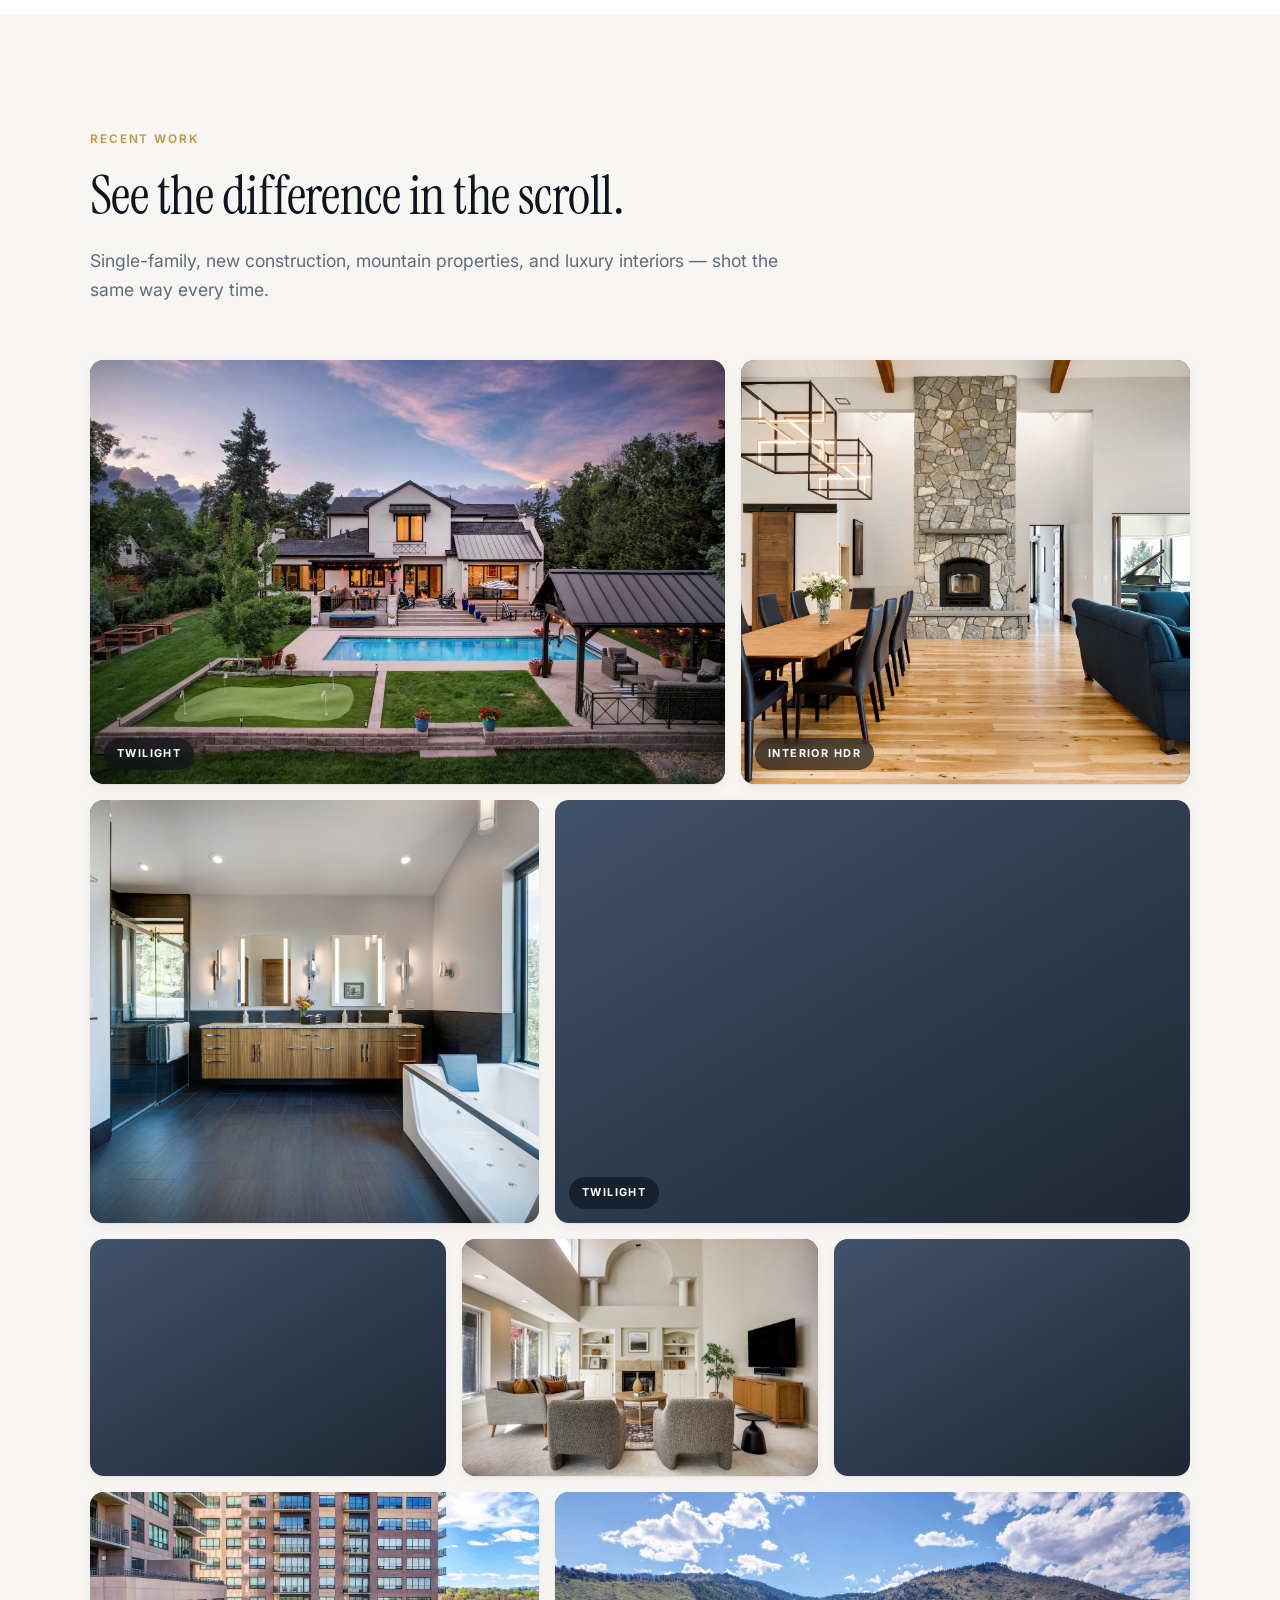
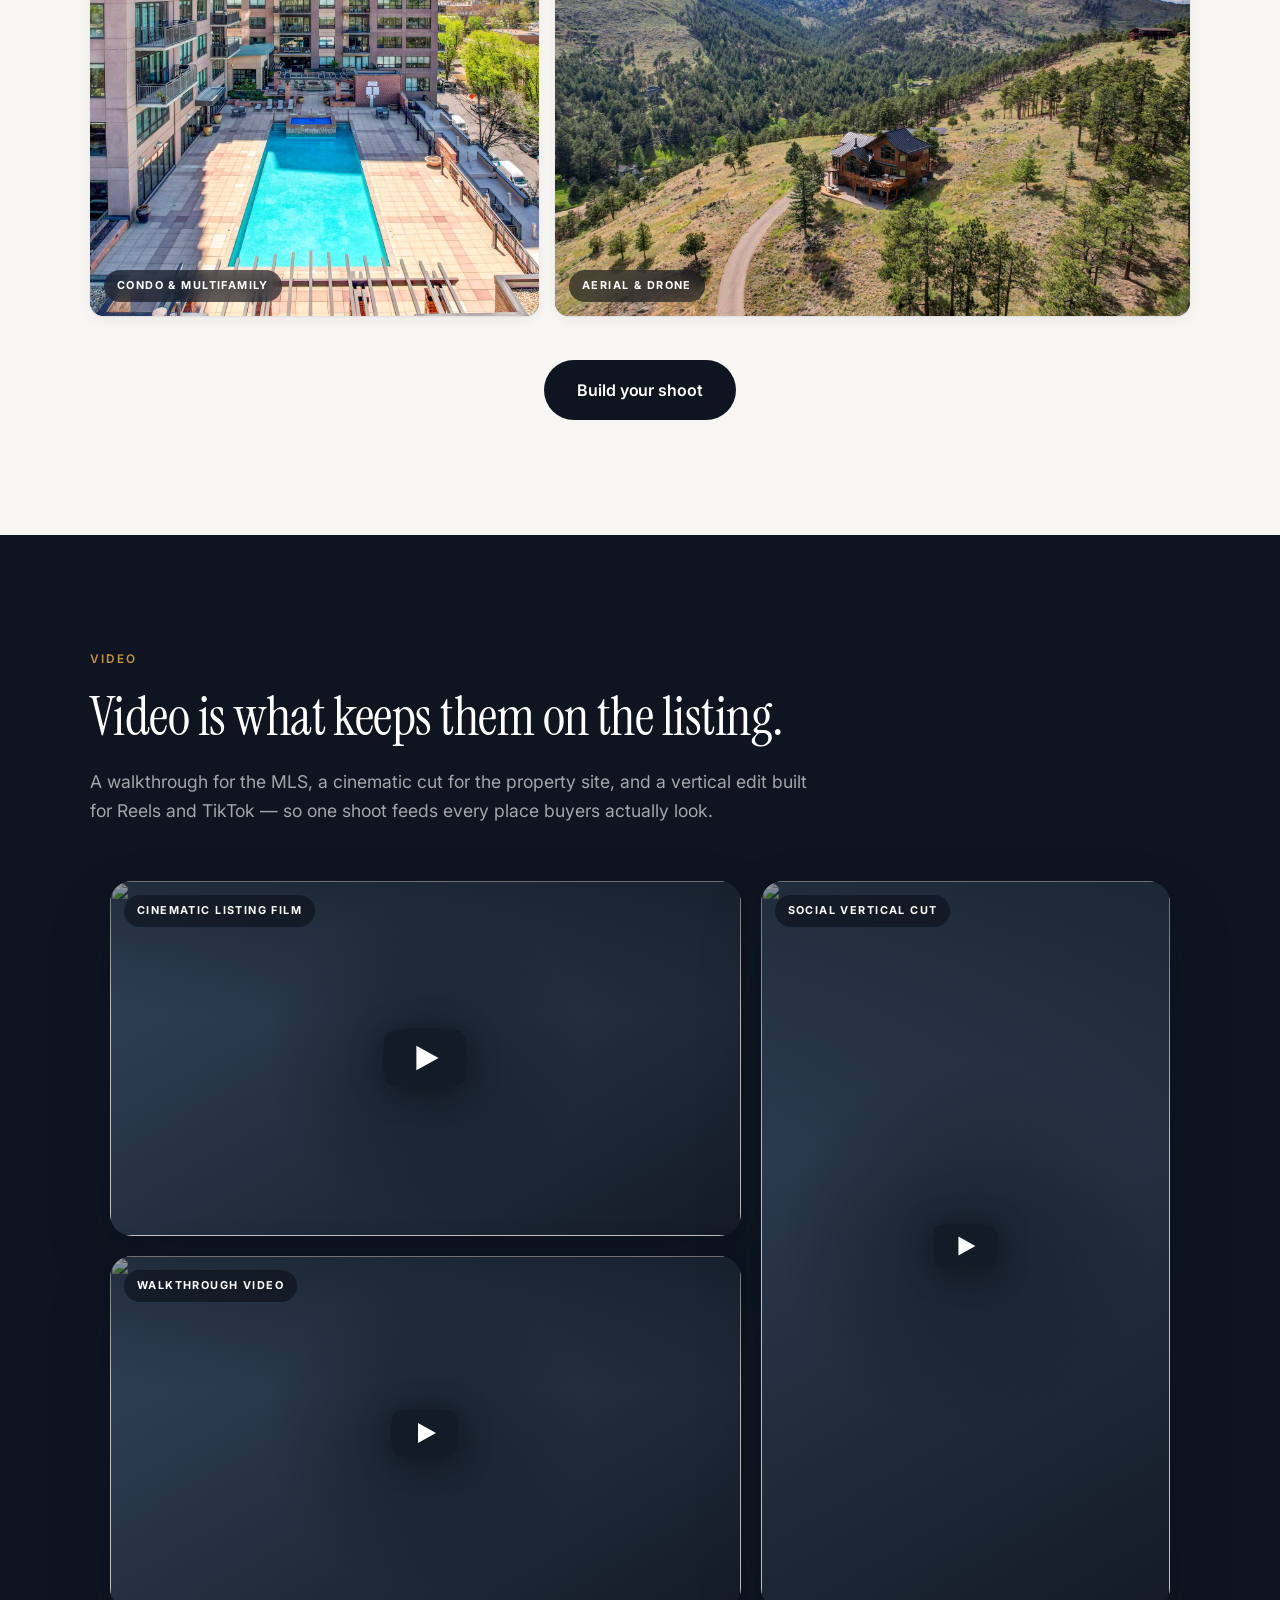
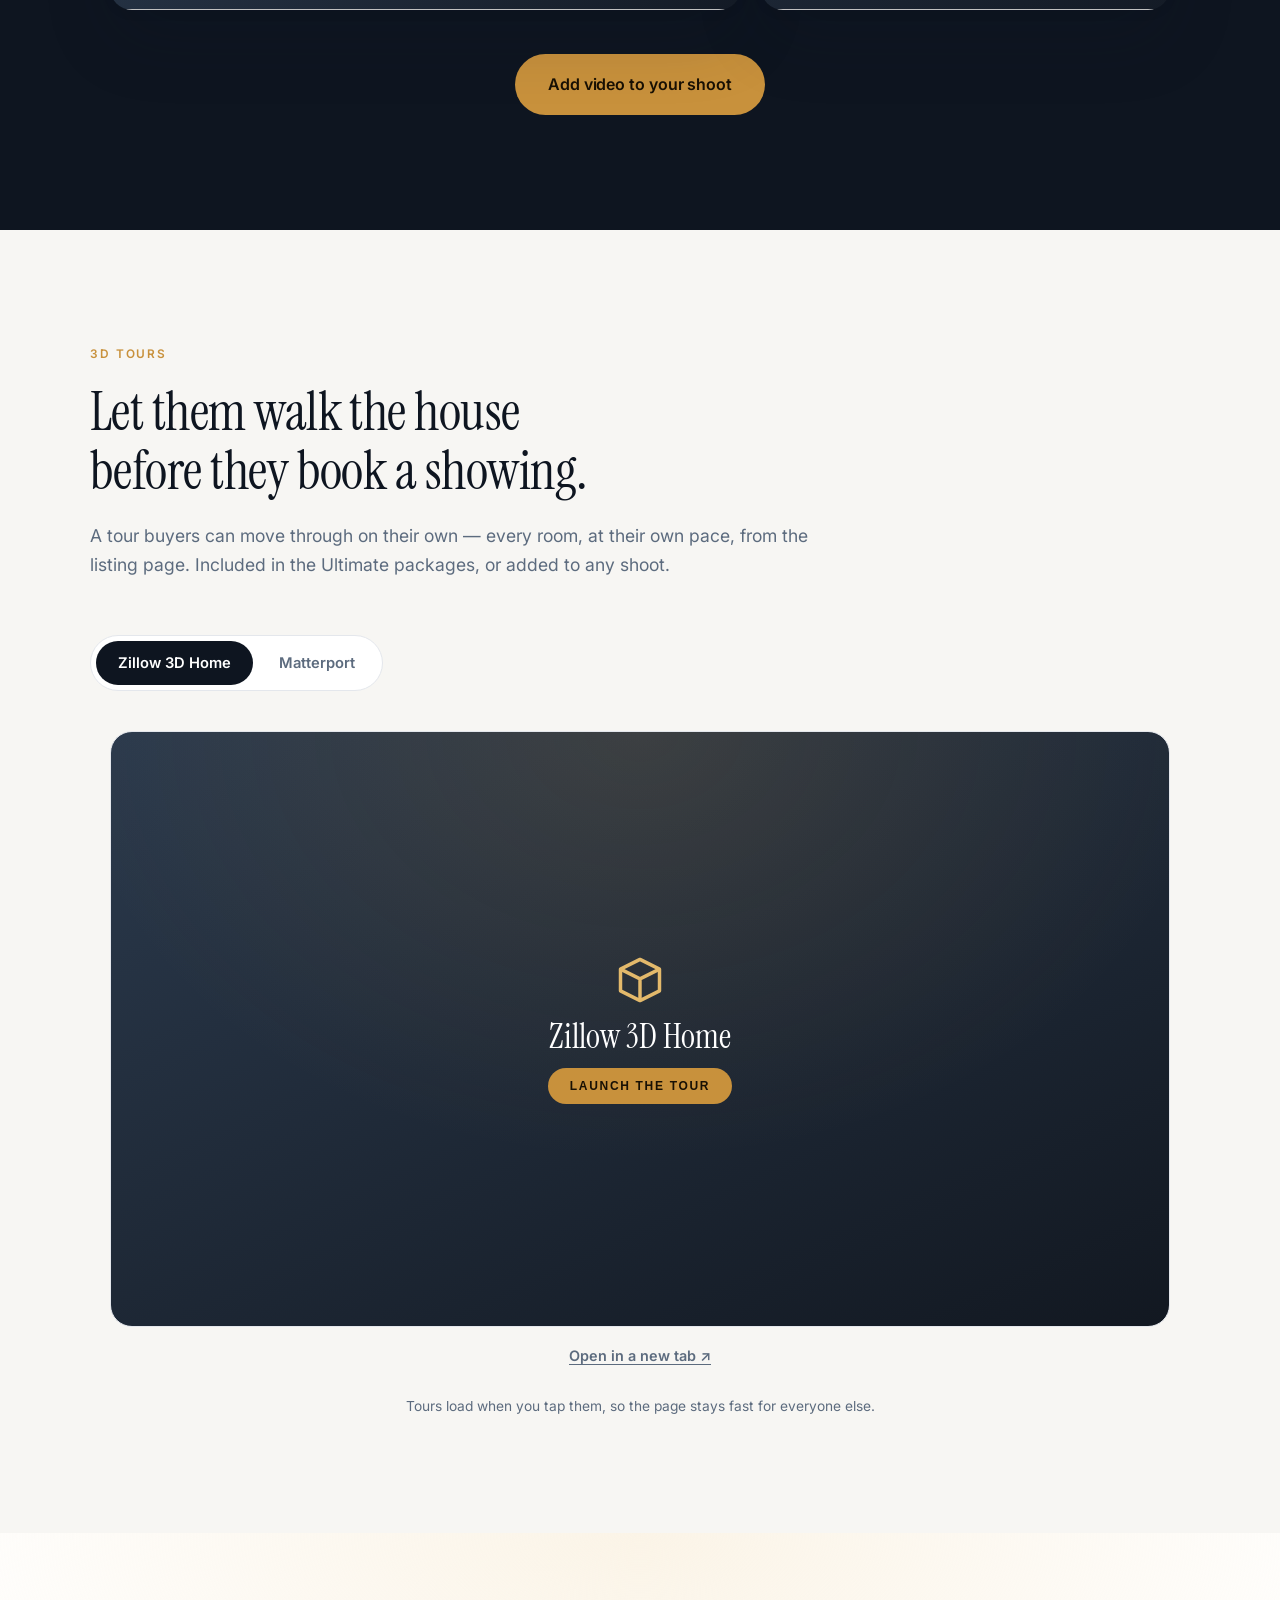
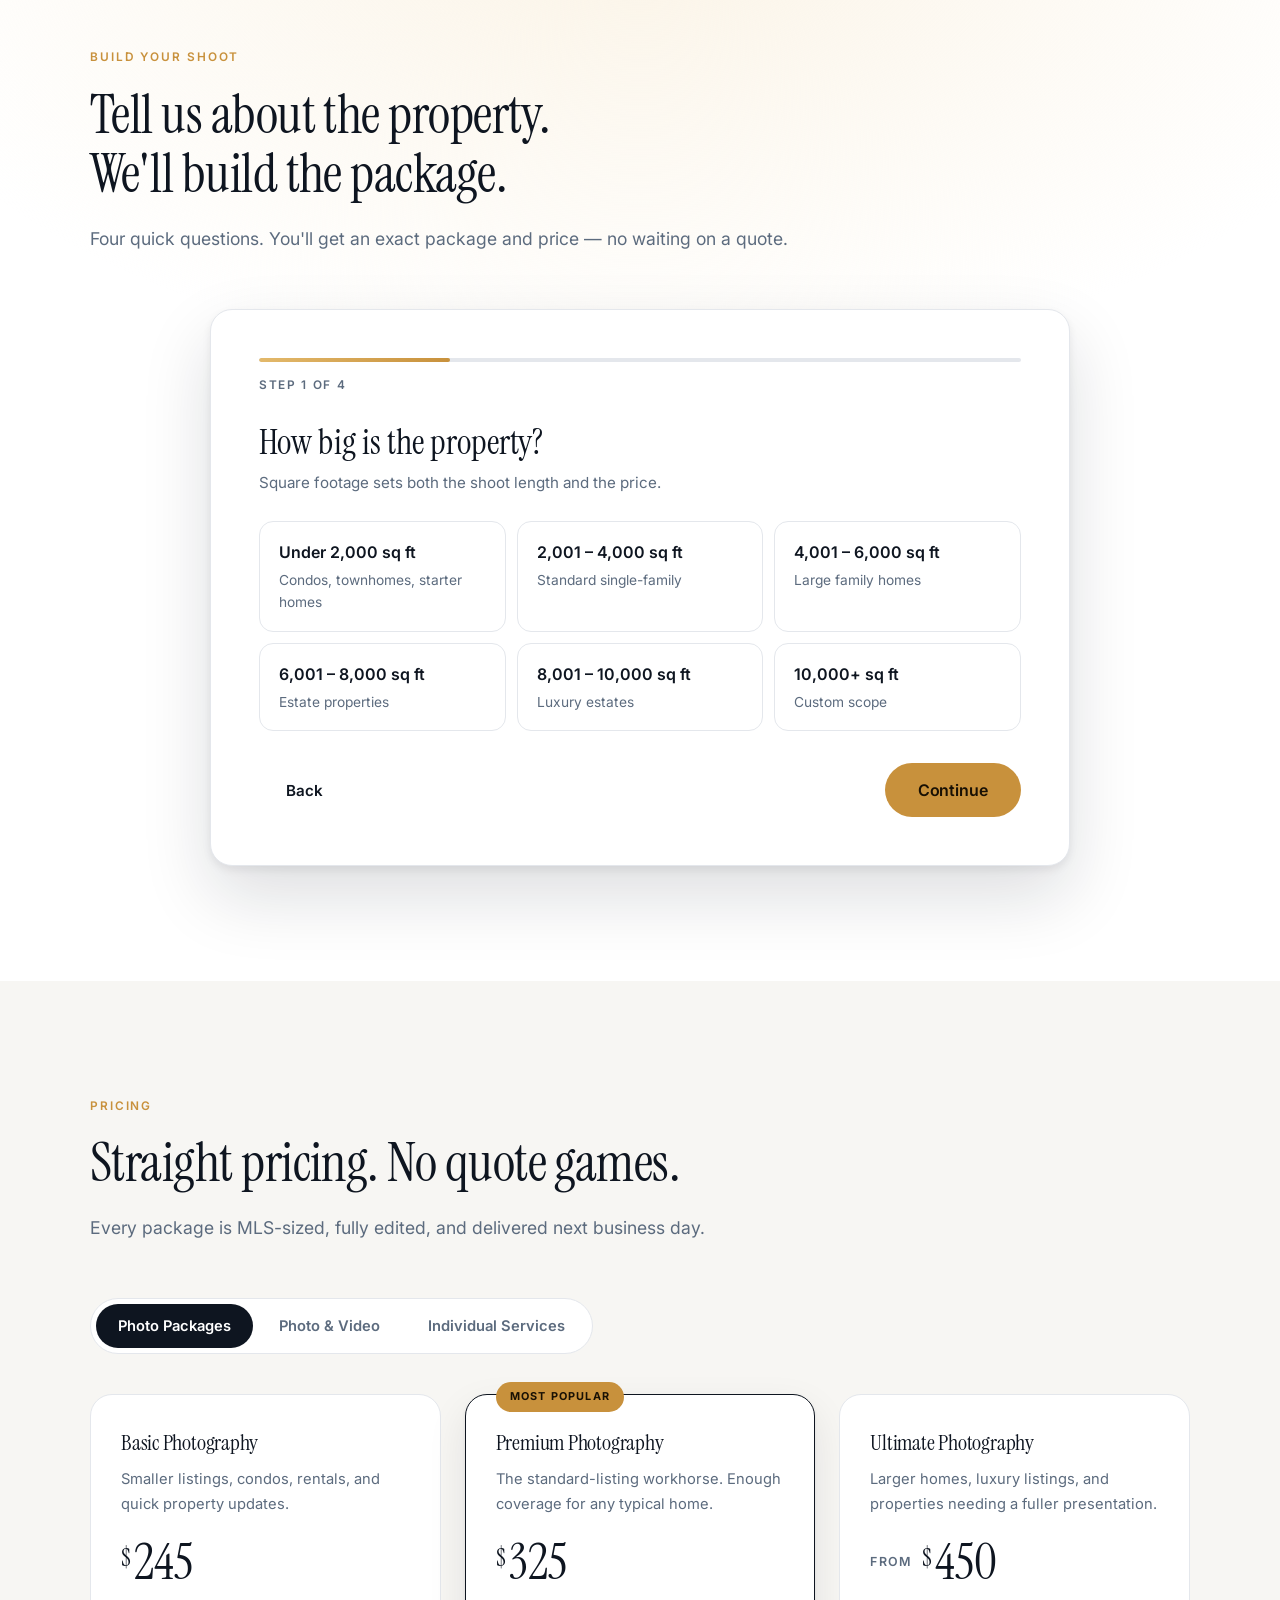
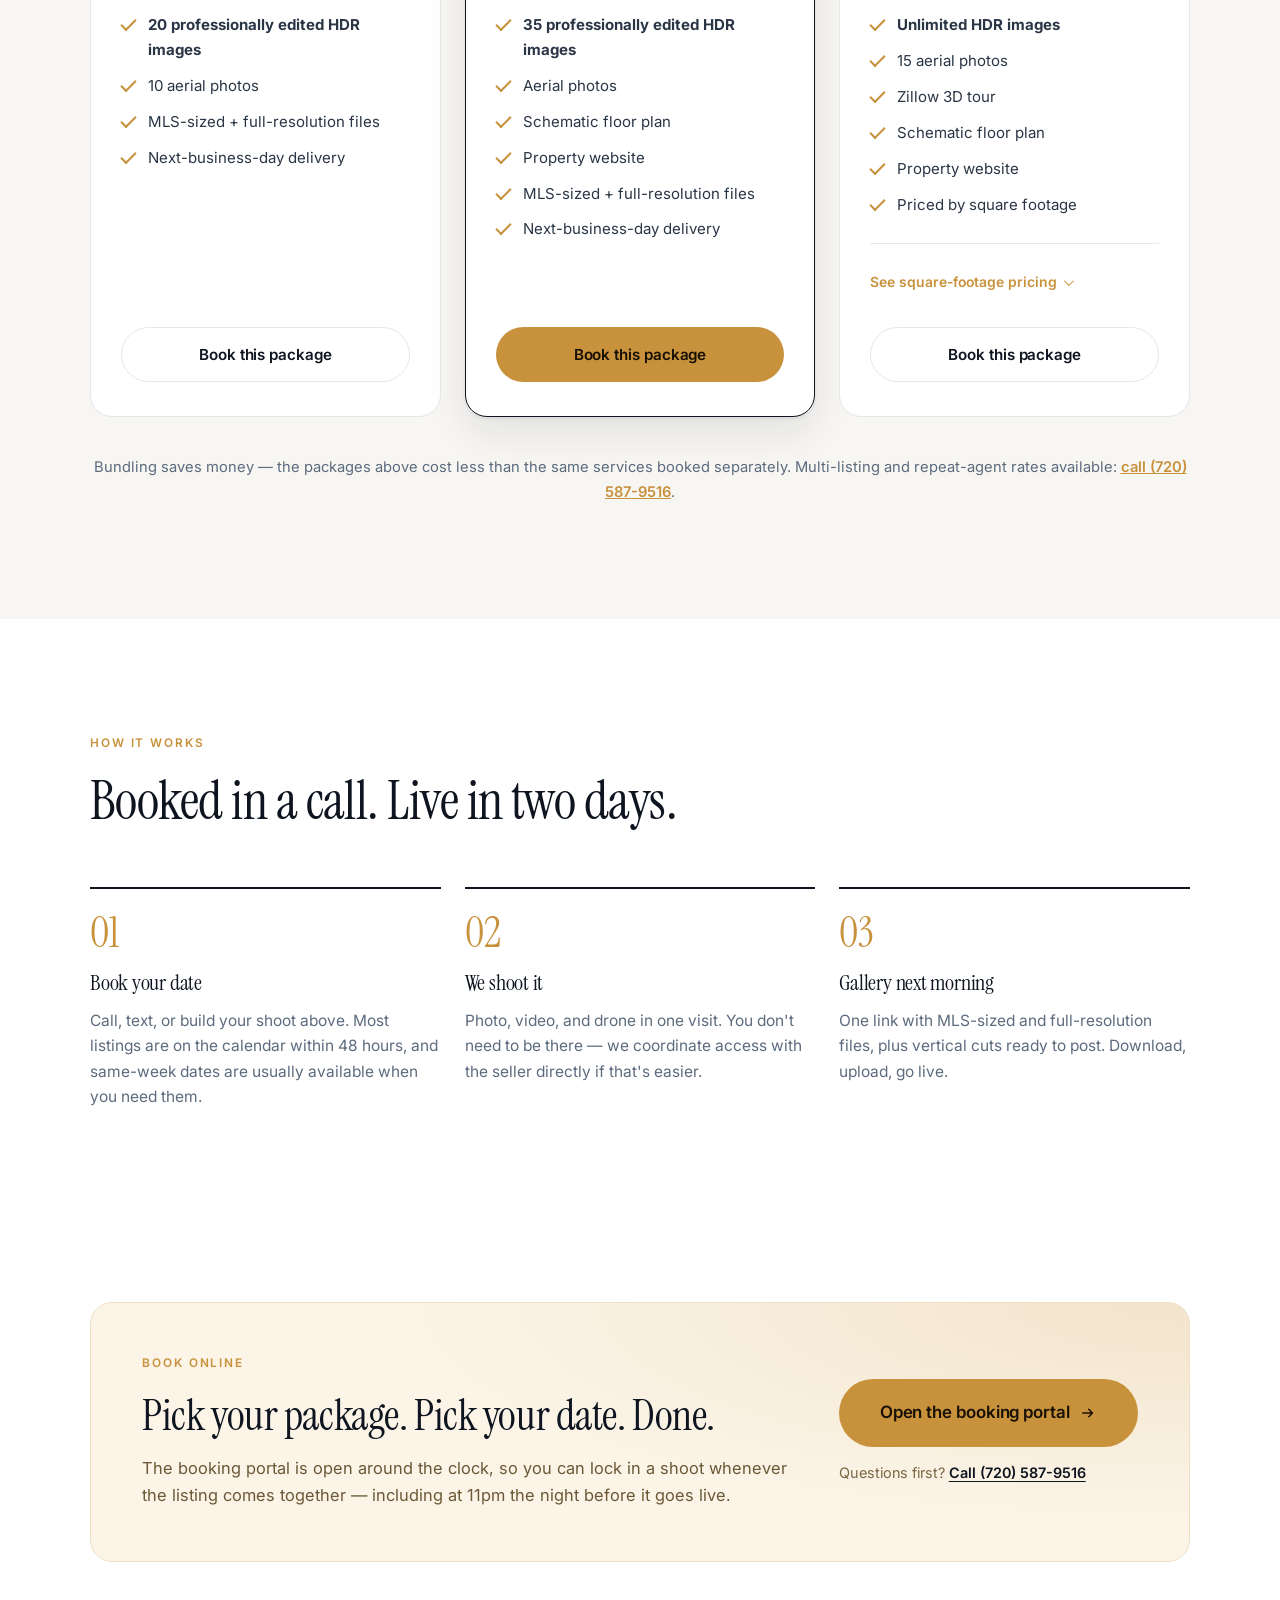
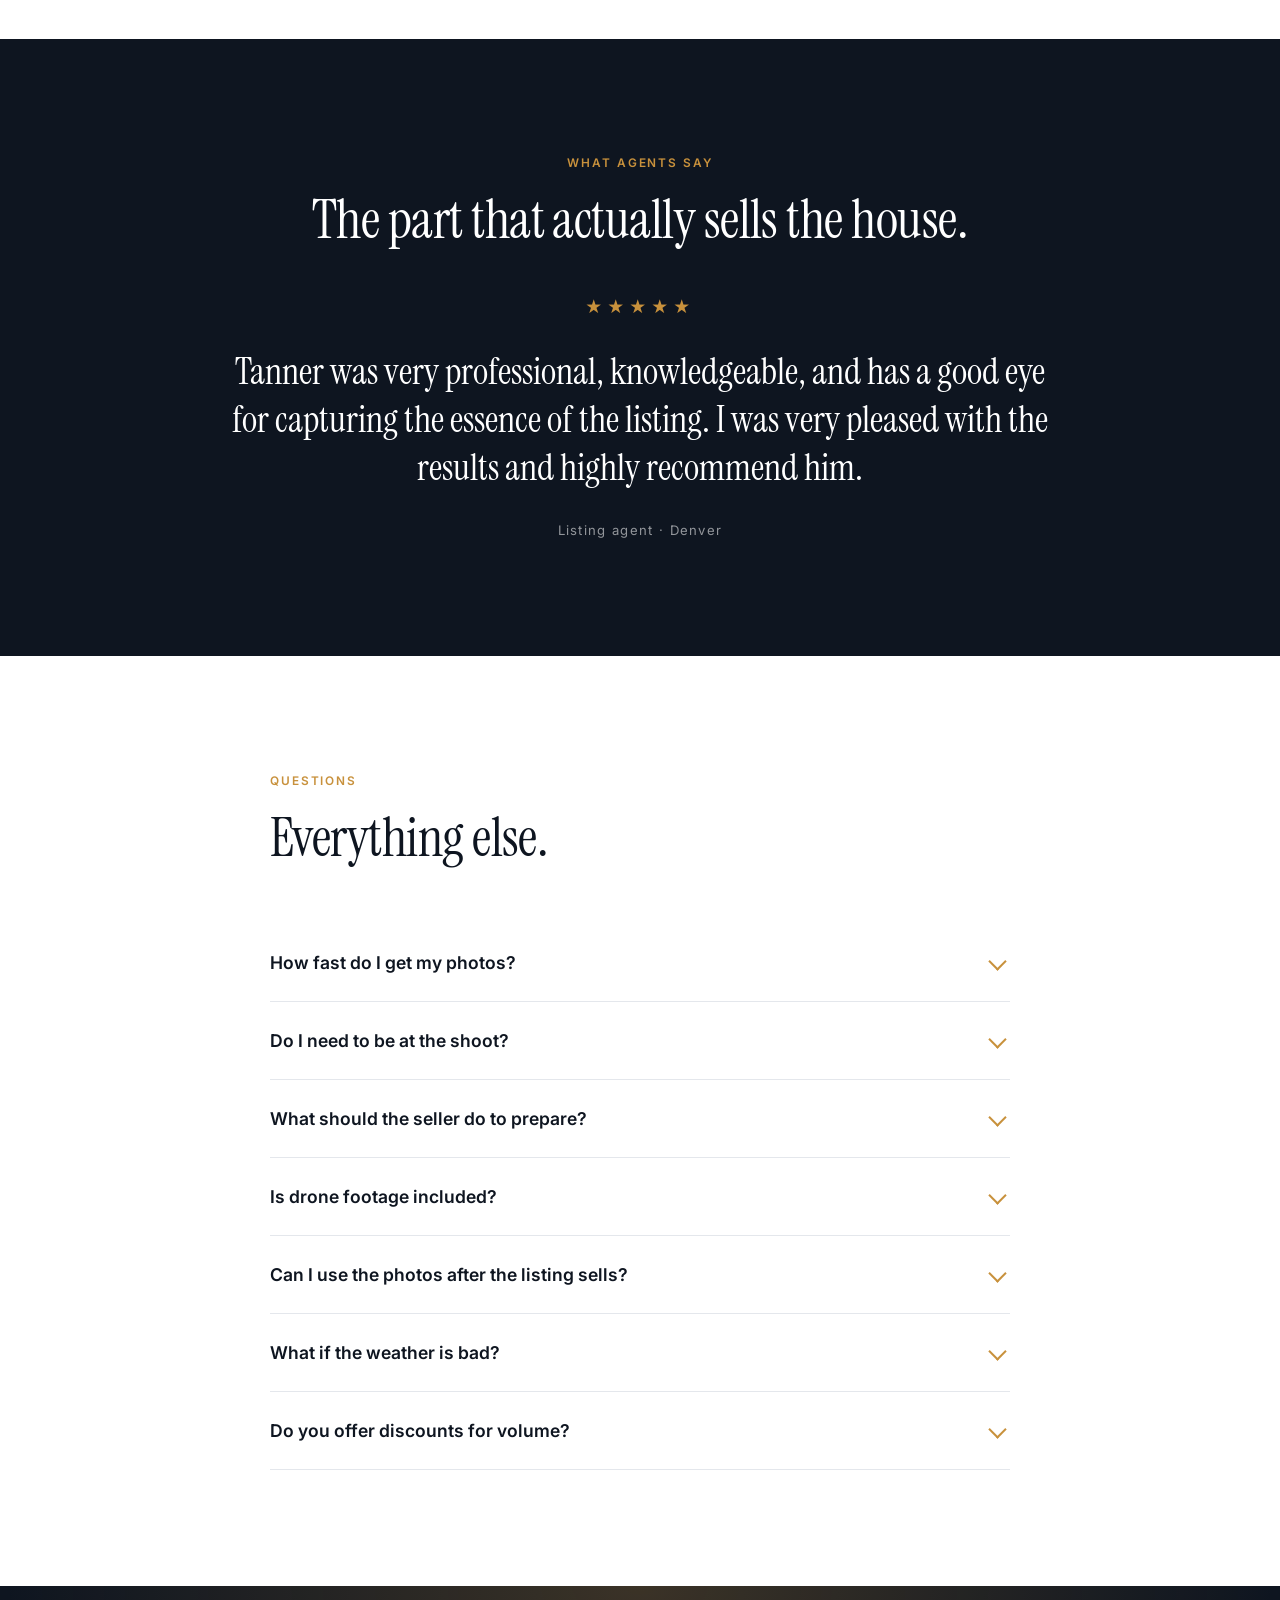
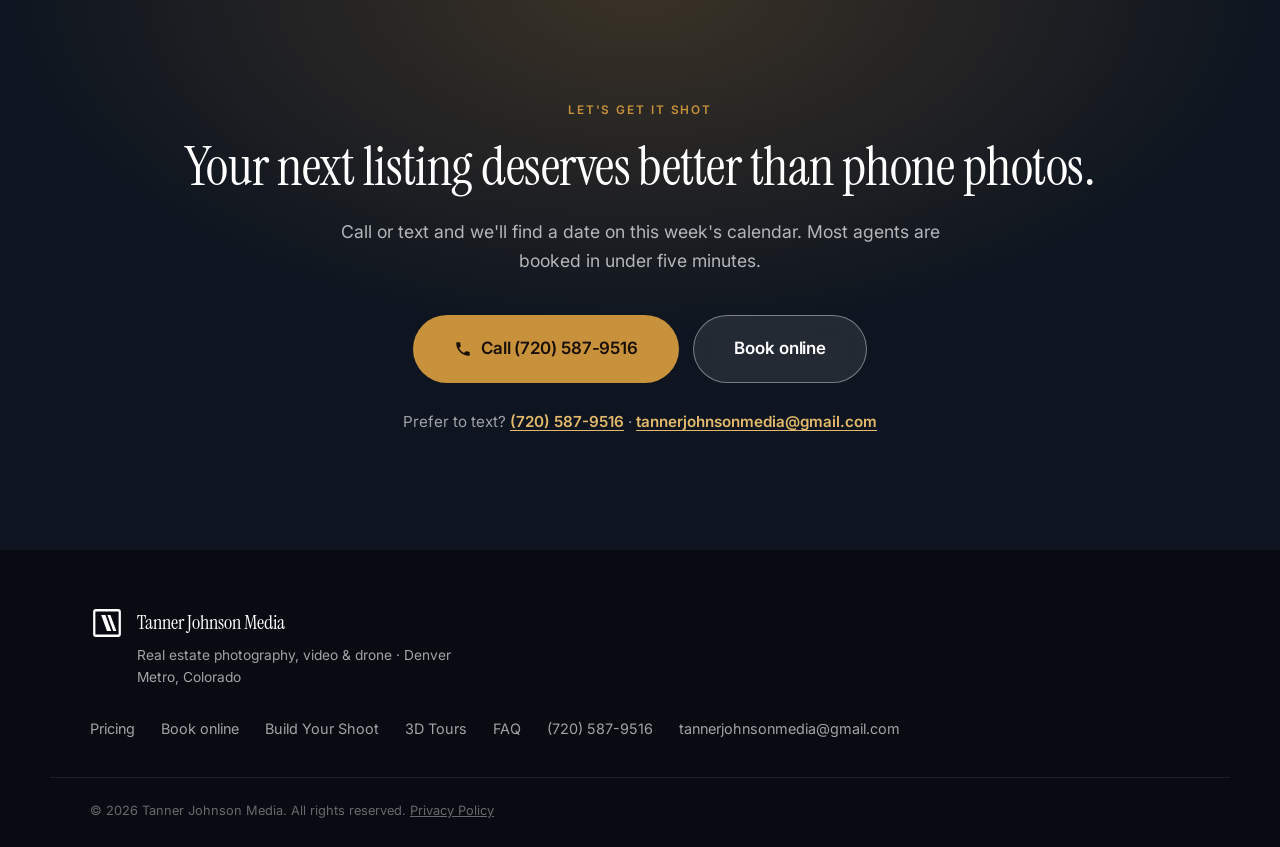
==== commit 2d96a963: "Point the booking portal at portal.tannerjmedia.com All 11 Book online links in index.html, the pros" ====
--- a/index.html
+++ b/index.html
@@ -101,7 +101,7 @@
     </nav>
 
     <div class="header-cta">
-      <a class="btn btn-ghost btn-sm" href="https://portal.tjohnsonmedia.com/portal" target="_blank" rel="noopener noreferrer" data-cta="header-book">Book online</a>
+      <a class="btn btn-ghost btn-sm" href="https://portal.tannerjmedia.com/" target="_blank" rel="noopener noreferrer" data-cta="header-book">Book online</a>
       <a class="btn btn-primary btn-sm" href="tel:+17205879516" data-cta="header-call">
         <svg class="ico" viewBox="0 0 24 24" aria-hidden="true"><path d="M6.6 10.8a15.1 15.1 0 0 0 6.6 6.6l2.2-2.2c.3-.3.7-.4 1-.2 1.1.4 2.4.6 3.6.6.6 0 1 .4 1 1V20c0 .6-.4 1-1 1A17 17 0 0 1 3 4c0-.6.4-1 1-1h3.4c.6 0 1 .4 1 1 0 1.3.2 2.5.6 3.6.1.4 0 .8-.2 1l-2.2 2.2Z"/></svg>
         (720) 587-9516
@@ -463,7 +463,7 @@
 
         <div class="result-actions">
           <a class="btn btn-primary btn-lg" id="resultCall" href="tel:+17205879516" data-cta="result-call">Call to lock in this date</a>
-          <a class="btn btn-dark btn-lg" href="https://portal.tjohnsonmedia.com/portal" target="_blank" rel="noopener noreferrer" data-cta="result-book">Book online now</a>
+          <a class="btn btn-dark btn-lg" href="https://portal.tannerjmedia.com/" target="_blank" rel="noopener noreferrer" data-cta="result-book">Book online now</a>
           <a class="btn btn-outline btn-lg" id="resultEmail" href="#" data-cta="result-email">Email my quote</a>
         </div>
         <p class="result-or">or <a id="resultText" href="#" data-cta="result-text">text me the details</a></p>
@@ -503,7 +503,7 @@
             <li>MLS-sized + full-resolution files</li>
             <li>Next-business-day delivery</li>
           </ul>
-          <a class="btn btn-outline btn-block" href="https://portal.tjohnsonmedia.com/portal" target="_blank" rel="noopener noreferrer" data-cta="price-basic-photo-book">Book this package</a>
+          <a class="btn btn-outline btn-block" href="https://portal.tannerjmedia.com/" target="_blank" rel="noopener noreferrer" data-cta="price-basic-photo-book">Book this package</a>
         </article>
 
         <article class="price-card is-featured">
@@ -519,7 +519,7 @@
             <li>MLS-sized + full-resolution files</li>
             <li>Next-business-day delivery</li>
           </ul>
-          <a class="btn btn-primary btn-block" href="https://portal.tjohnsonmedia.com/portal" target="_blank" rel="noopener noreferrer" data-cta="price-premium-photo-book">Book this package</a>
+          <a class="btn btn-primary btn-block" href="https://portal.tannerjmedia.com/" target="_blank" rel="noopener noreferrer" data-cta="price-premium-photo-book">Book this package</a>
         </article>
 
         <article class="price-card">
@@ -544,7 +544,7 @@
               <tr><th>8,001 – 10,000 sq ft</th><td>$550</td><td>100 min</td></tr>
             </table>
           </details>
-          <a class="btn btn-outline btn-block" href="https://portal.tjohnsonmedia.com/portal" target="_blank" rel="noopener noreferrer" data-cta="price-ultimate-photo-book">Book this package</a>
+          <a class="btn btn-outline btn-block" href="https://portal.tannerjmedia.com/" target="_blank" rel="noopener noreferrer" data-cta="price-ultimate-photo-book">Book this package</a>
         </article>
       </div>
     </div>
@@ -561,7 +561,7 @@
             <li>Listing video coverage</li>
             <li>Next-business-day delivery</li>
           </ul>
-          <a class="btn btn-outline btn-block" href="https://portal.tjohnsonmedia.com/portal" target="_blank" rel="noopener noreferrer" data-cta="price-basic-combo-book">Book this package</a>
+          <a class="btn btn-outline btn-block" href="https://portal.tannerjmedia.com/" target="_blank" rel="noopener noreferrer" data-cta="price-basic-combo-book">Book this package</a>
         </article>
 
         <article class="price-card is-featured">
@@ -577,7 +577,7 @@
             <li>Premium Cinematic Video — up to 2 minutes</li>
             <li>Next-business-day delivery</li>
           </ul>
-          <a class="btn btn-primary btn-block" href="https://portal.tjohnsonmedia.com/portal" target="_blank" rel="noopener noreferrer" data-cta="price-premium-combo-book">Book this package</a>
+          <a class="btn btn-primary btn-block" href="https://portal.tannerjmedia.com/" target="_blank" rel="noopener noreferrer" data-cta="price-premium-combo-book">Book this package</a>
         </article>
 
         <article class="price-card">
@@ -602,7 +602,7 @@
               <tr><th>10,000+ sq ft</th><td>$1,500</td><td>240 min</td></tr>
             </table>
           </details>
-          <a class="btn btn-outline btn-block" href="https://portal.tjohnsonmedia.com/portal" target="_blank" rel="noopener noreferrer" data-cta="price-ultimate-combo-book">Book this package</a>
+          <a class="btn btn-outline btn-block" href="https://portal.tannerjmedia.com/" target="_blank" rel="noopener noreferrer" data-cta="price-ultimate-combo-book">Book this package</a>
         </article>
       </div>
     </div>
@@ -693,7 +693,7 @@
         </p>
       </div>
       <div class="booking-action">
-        <a class="btn btn-primary btn-xl" href="https://portal.tjohnsonmedia.com/portal" target="_blank" rel="noopener noreferrer" data-cta="booking-section">
+        <a class="btn btn-primary btn-xl" href="https://portal.tannerjmedia.com/" target="_blank" rel="noopener noreferrer" data-cta="booking-section">
           Open the booking portal
           <svg class="ico ico-r" viewBox="0 0 24 24" aria-hidden="true"><path d="M5 12h13m0 0-5-5m5 5-5 5" fill="none" stroke="currentColor" stroke-width="2" stroke-linecap="round" stroke-linejoin="round"/></svg>
         </a>
@@ -753,7 +753,7 @@
         <svg class="ico" viewBox="0 0 24 24" aria-hidden="true"><path d="M6.6 10.8a15.1 15.1 0 0 0 6.6 6.6l2.2-2.2c.3-.3.7-.4 1-.2 1.1.4 2.4.6 3.6.6.6 0 1 .4 1 1V20c0 .6-.4 1-1 1A17 17 0 0 1 3 4c0-.6.4-1 1-1h3.4c.6 0 1 .4 1 1 0 1.3.2 2.5.6 3.6.1.4 0 .8-.2 1l-2.2 2.2Z"/></svg>
         Call (720) 587-9516
       </a>
-      <a class="btn btn-glass btn-xl" href="https://portal.tjohnsonmedia.com/portal" target="_blank" rel="noopener noreferrer" data-cta="final-book">Book online</a>
+      <a class="btn btn-glass btn-xl" href="https://portal.tannerjmedia.com/" target="_blank" rel="noopener noreferrer" data-cta="final-book">Book online</a>
     </div>
 
     <p class="final-alt">
@@ -777,7 +777,7 @@
 
     <nav class="footer-links" aria-label="Footer">
       <a href="#pricing">Pricing</a>
-      <a href="https://portal.tjohnsonmedia.com/portal" target="_blank" rel="noopener noreferrer" data-cta="footer-book">Book online</a>
+      <a href="https://portal.tannerjmedia.com/" target="_blank" rel="noopener noreferrer" data-cta="footer-book">Book online</a>
       <a href="#builder">Build Your Shoot</a>
       <a href="#tours">3D Tours</a>
       <a href="#faq">FAQ</a>
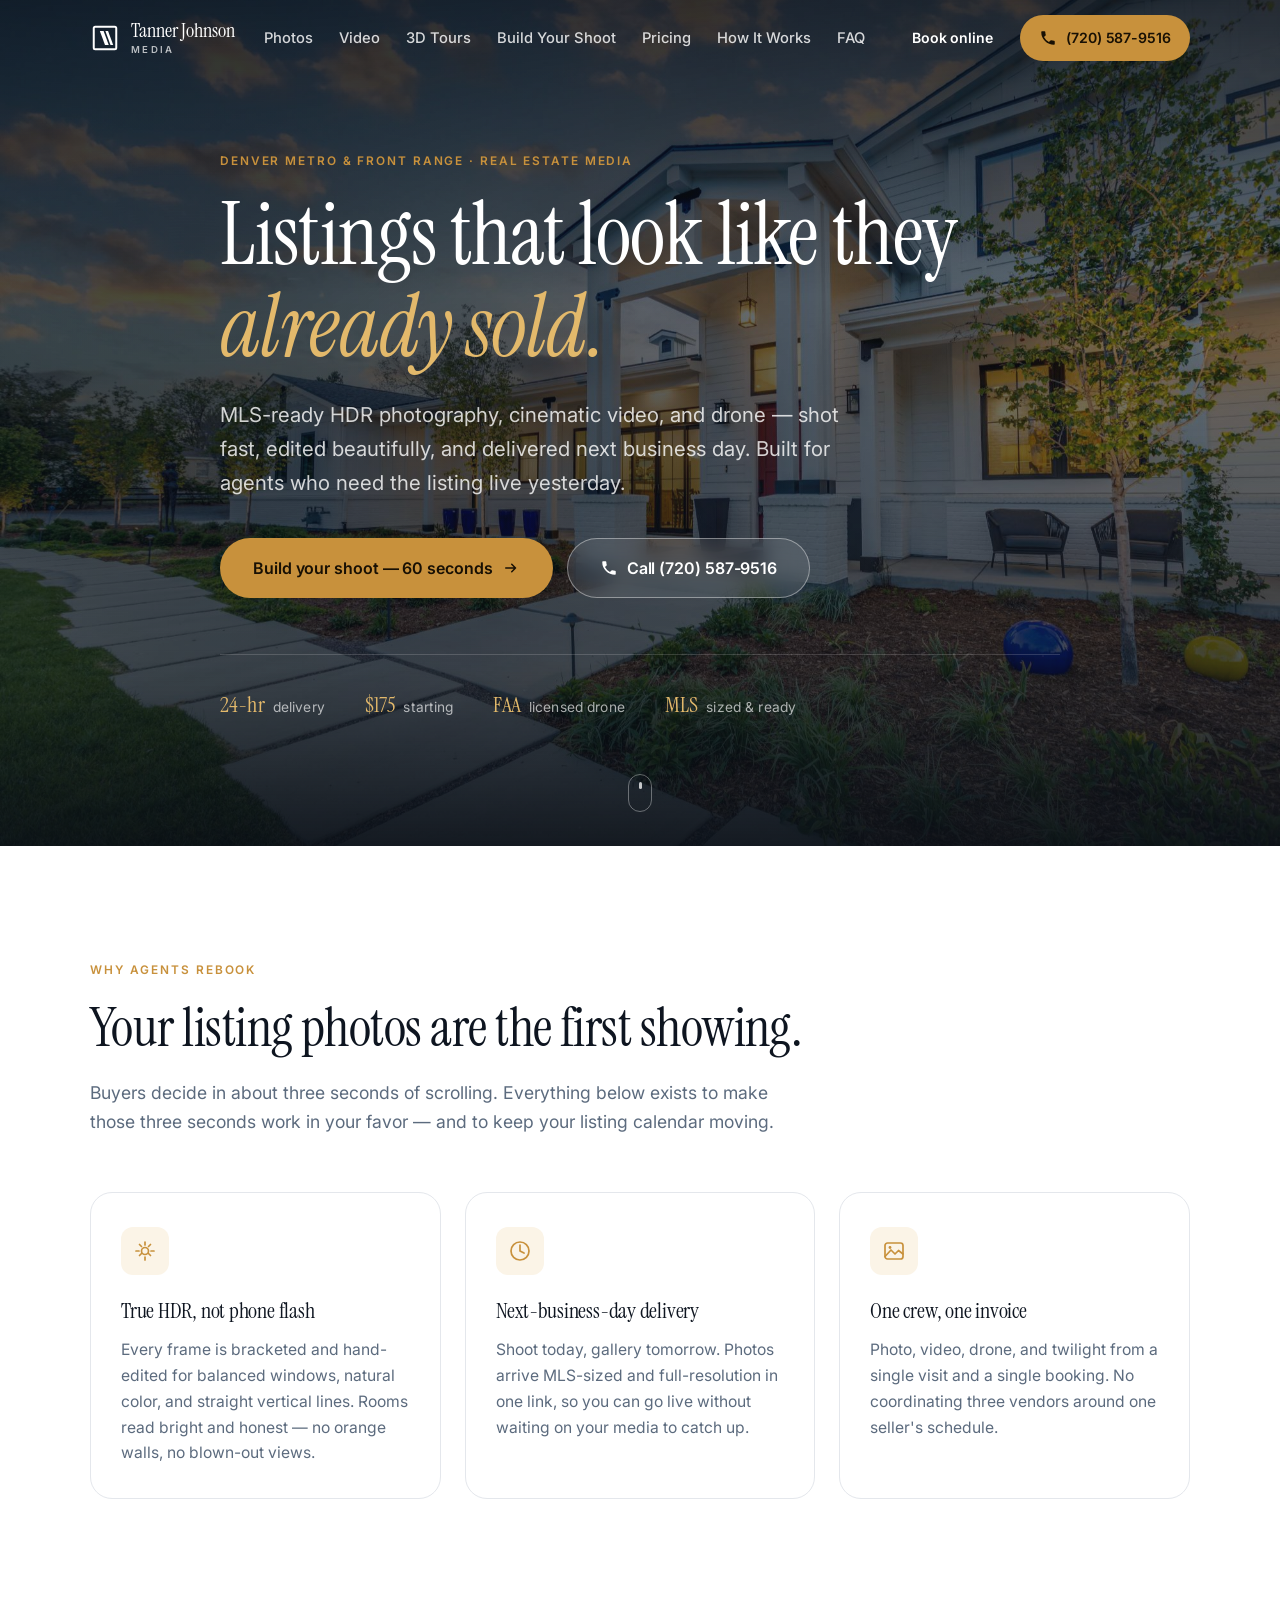
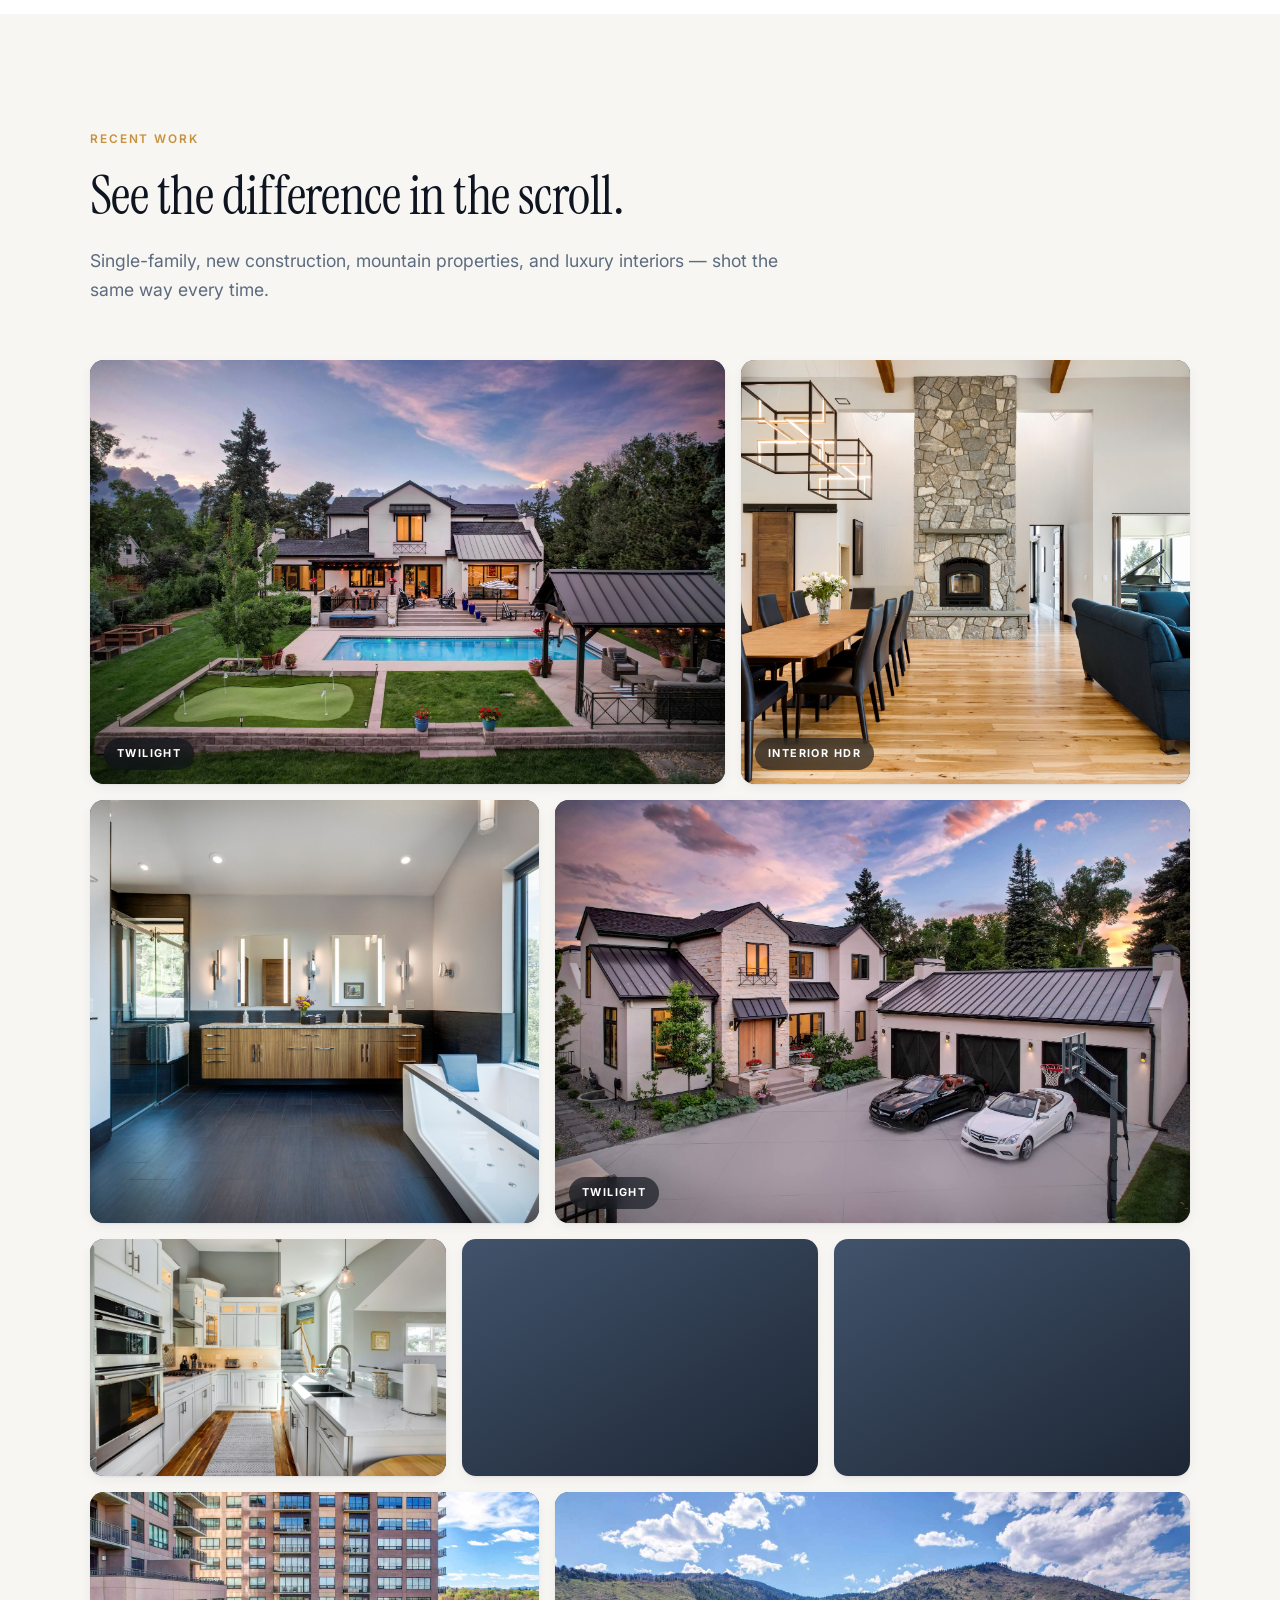
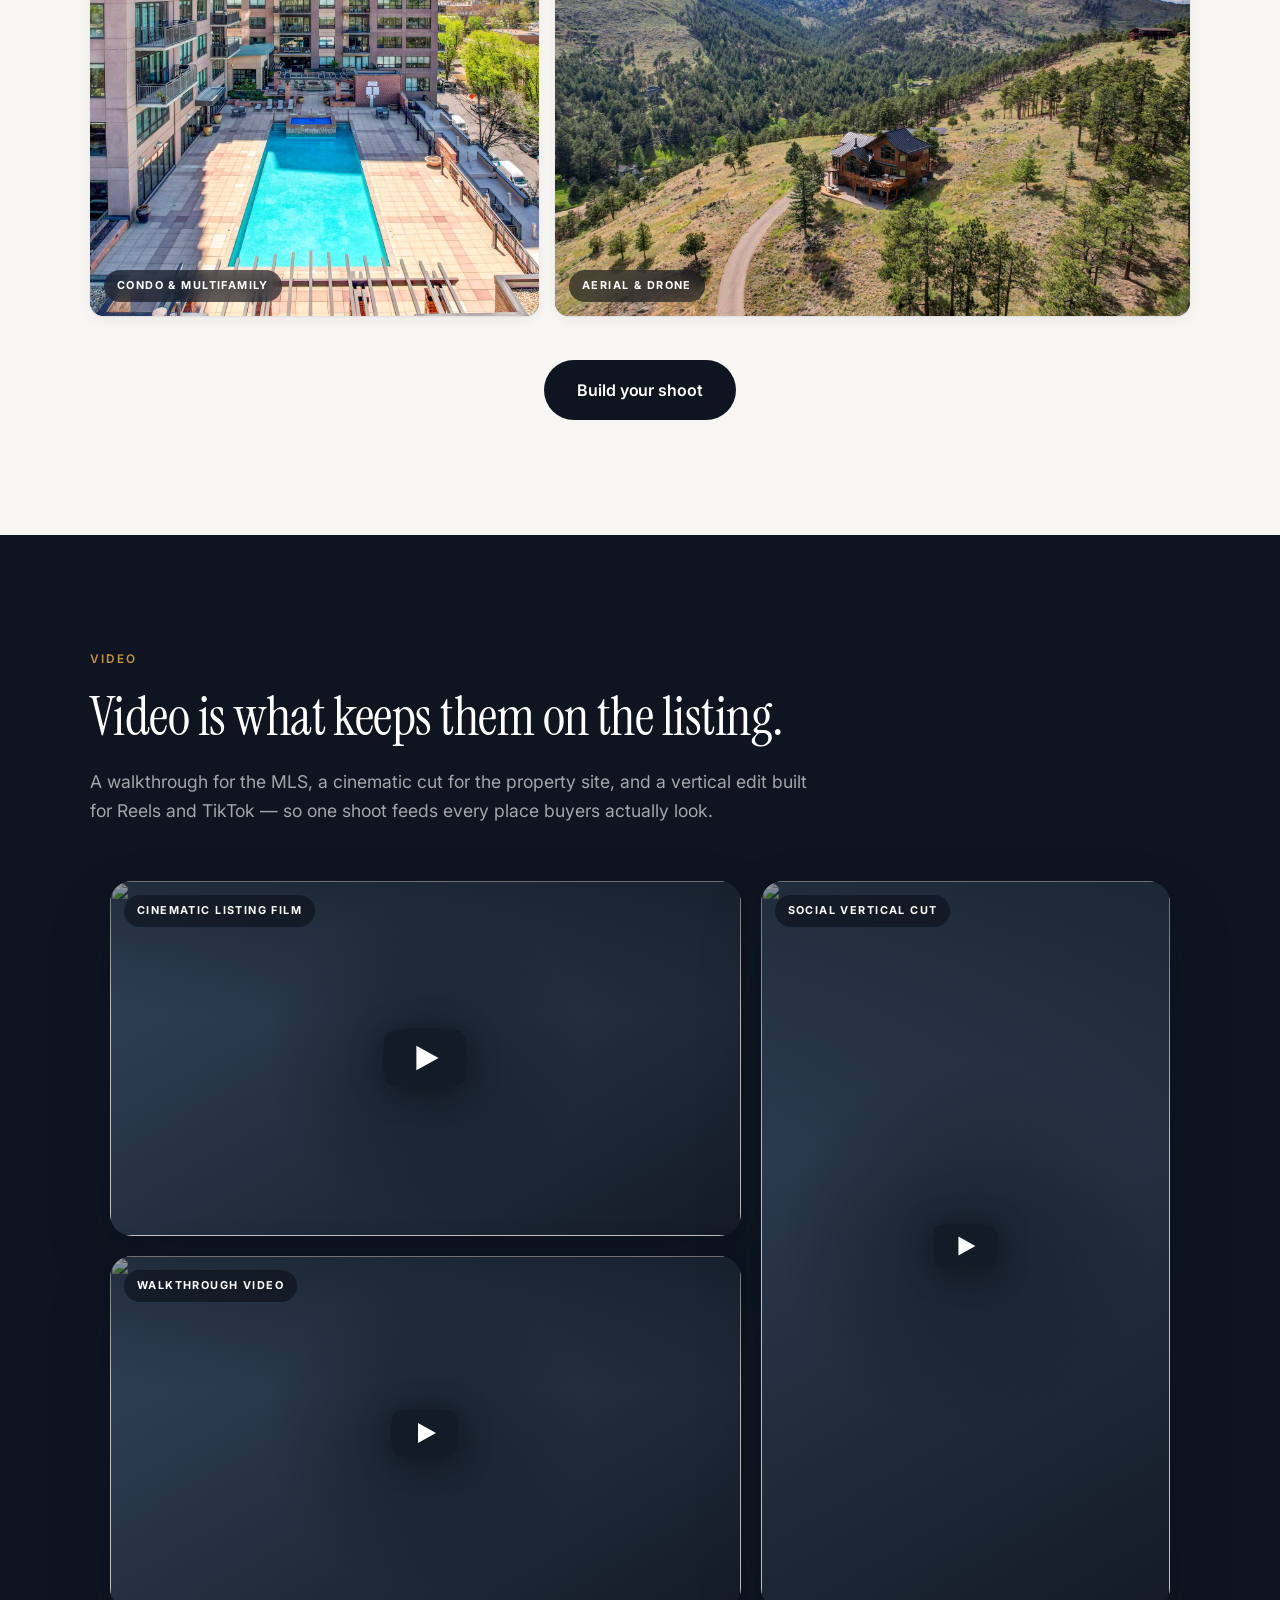
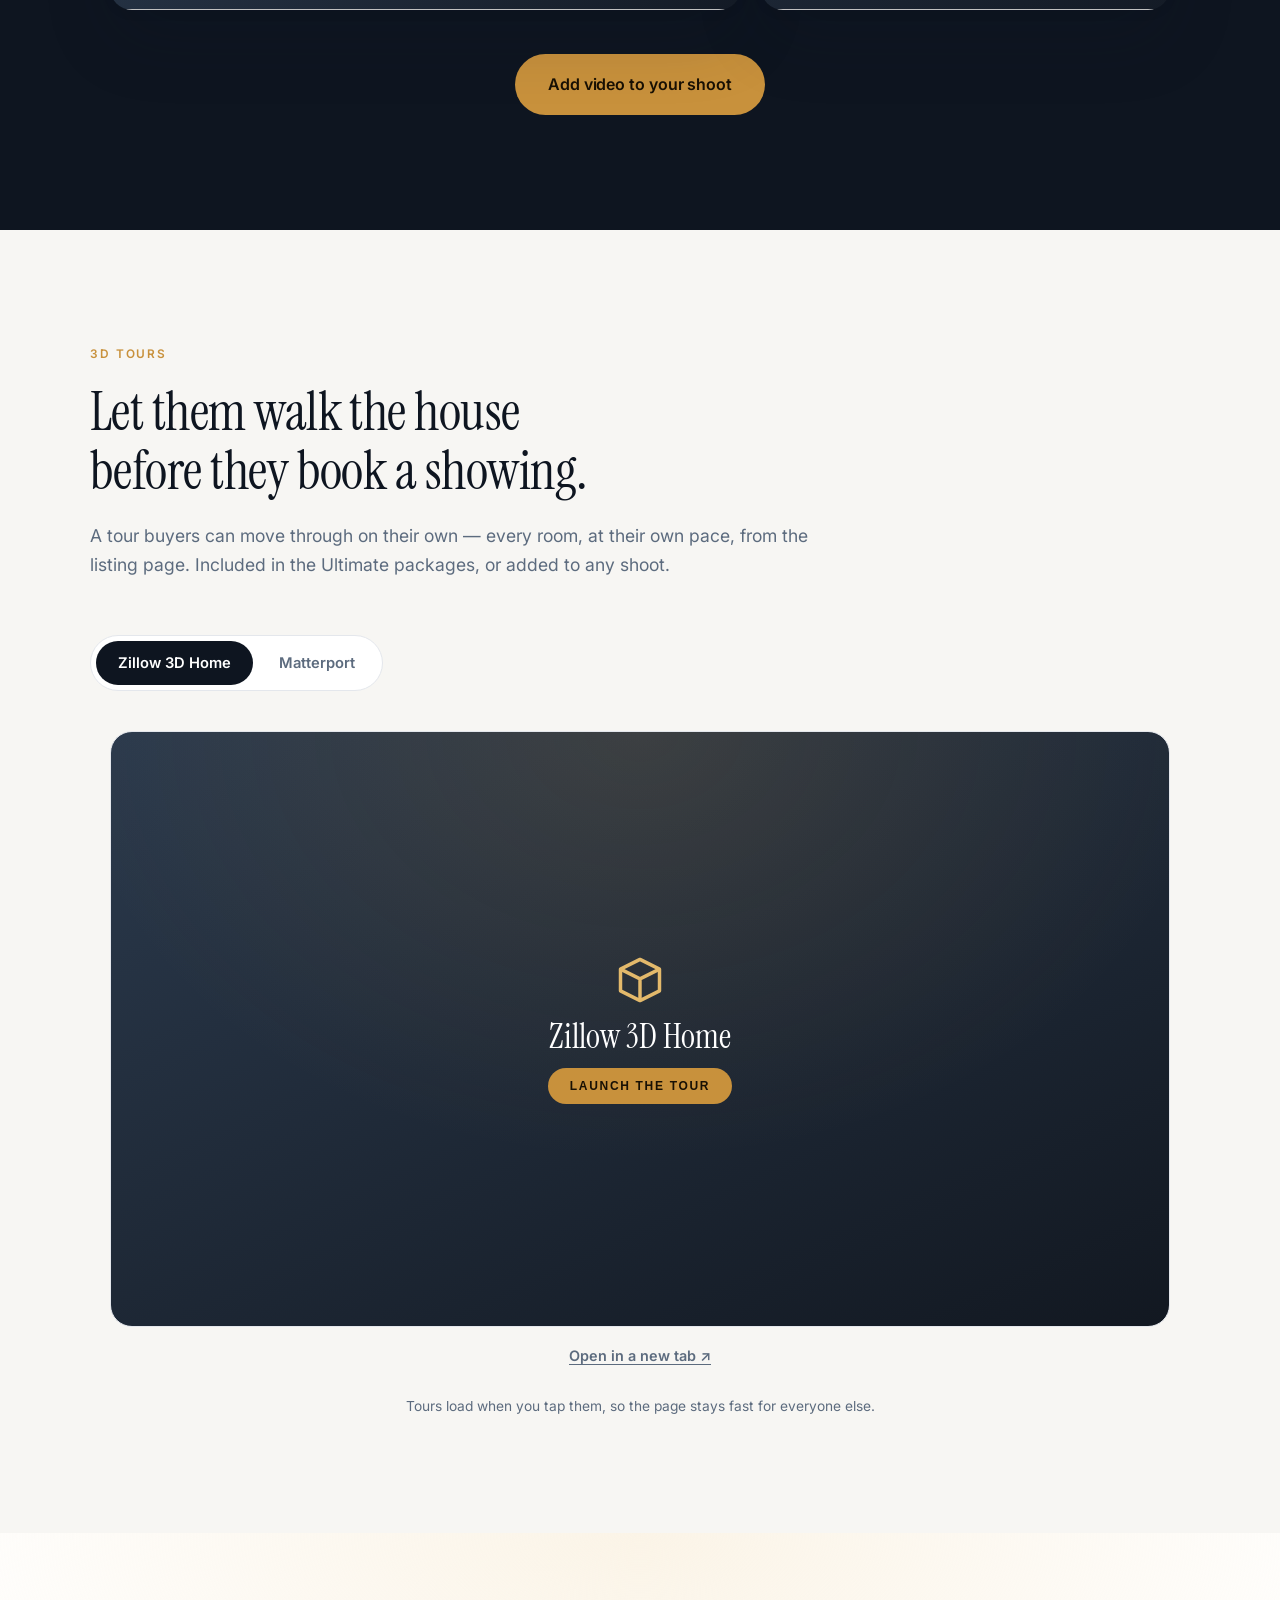
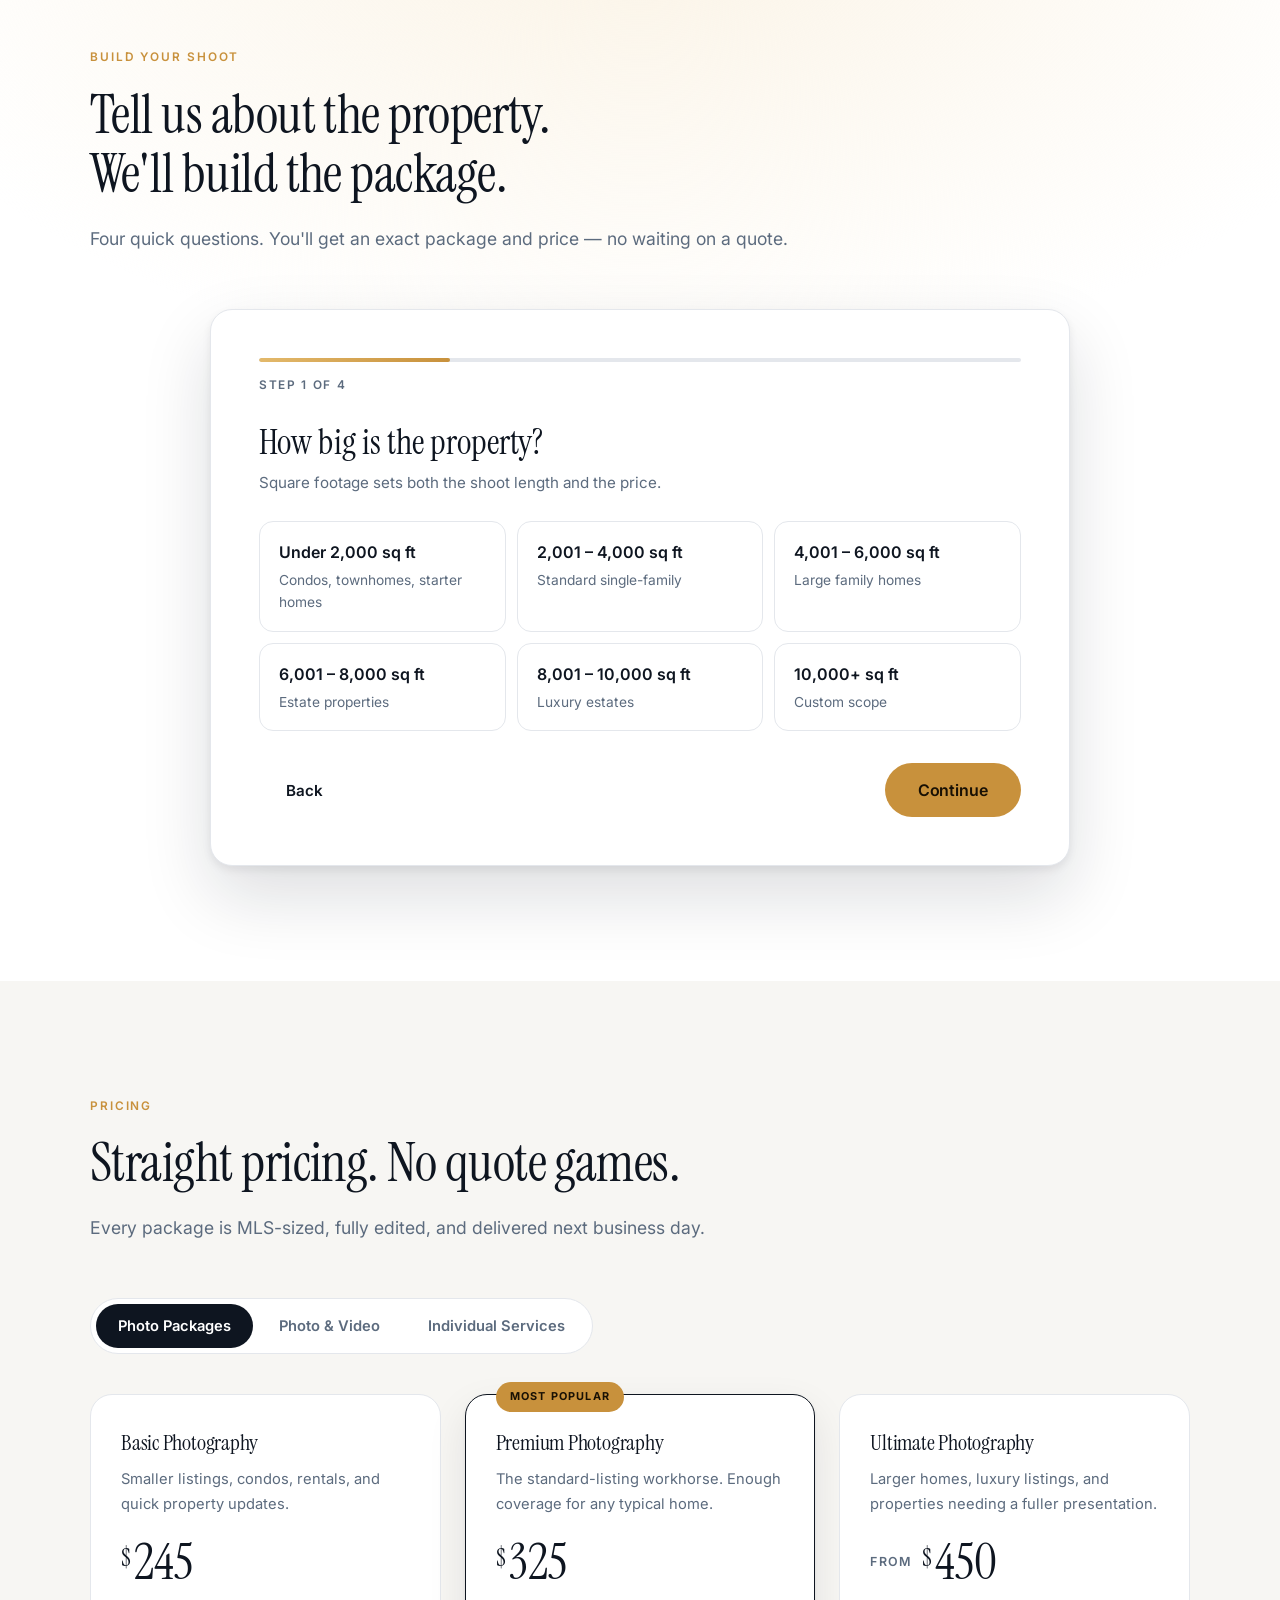
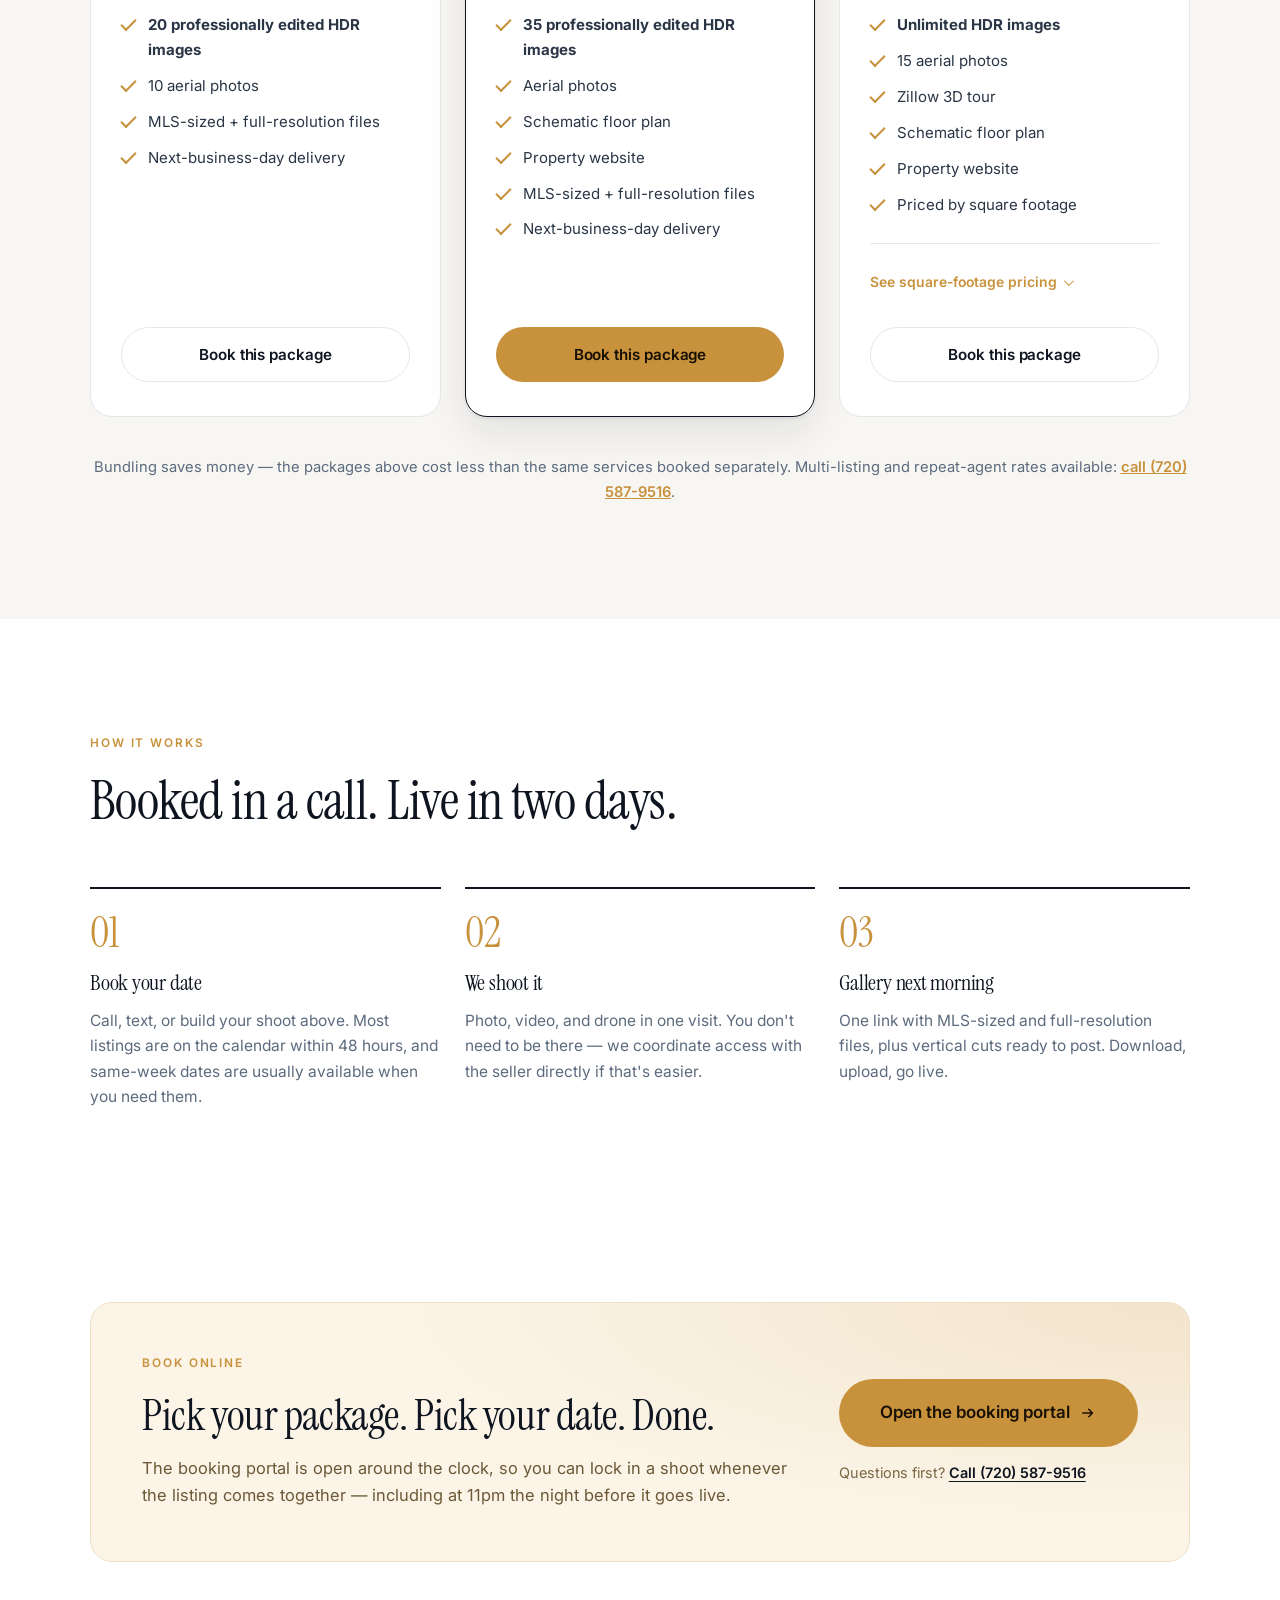
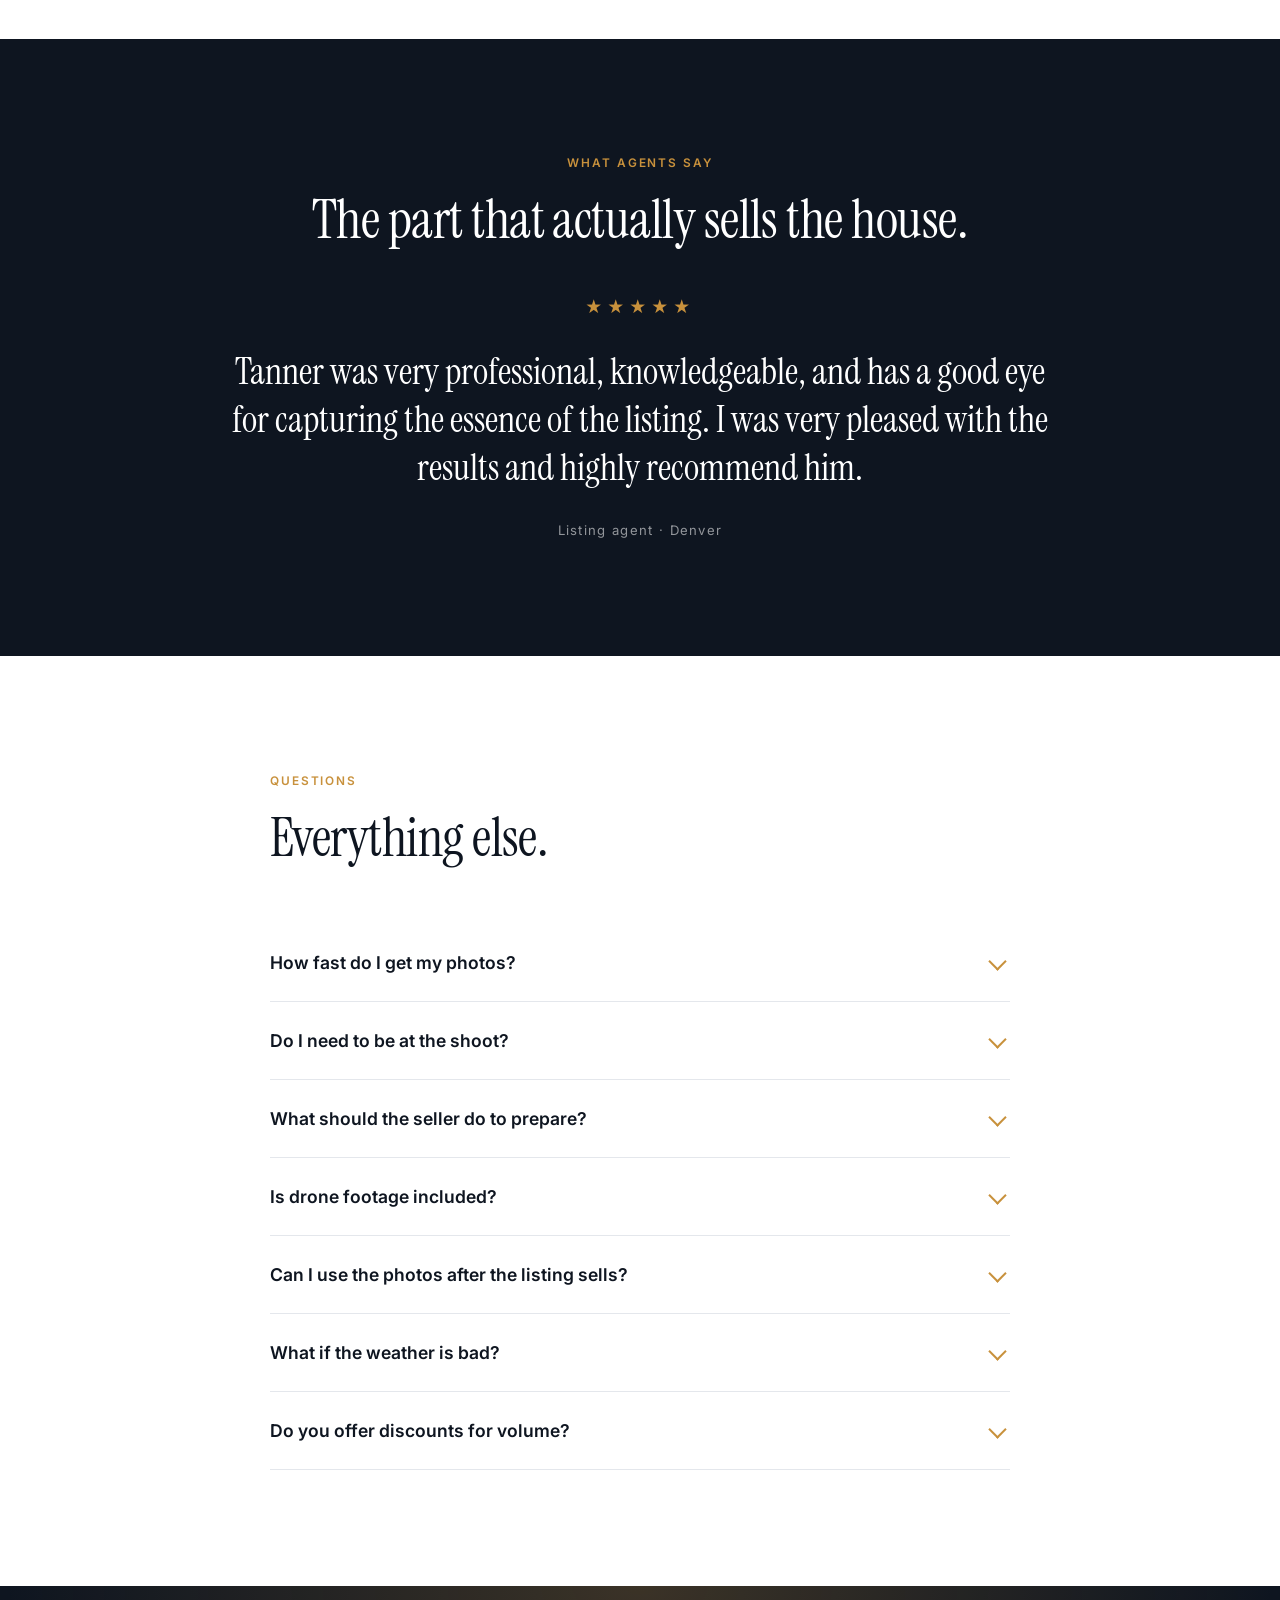
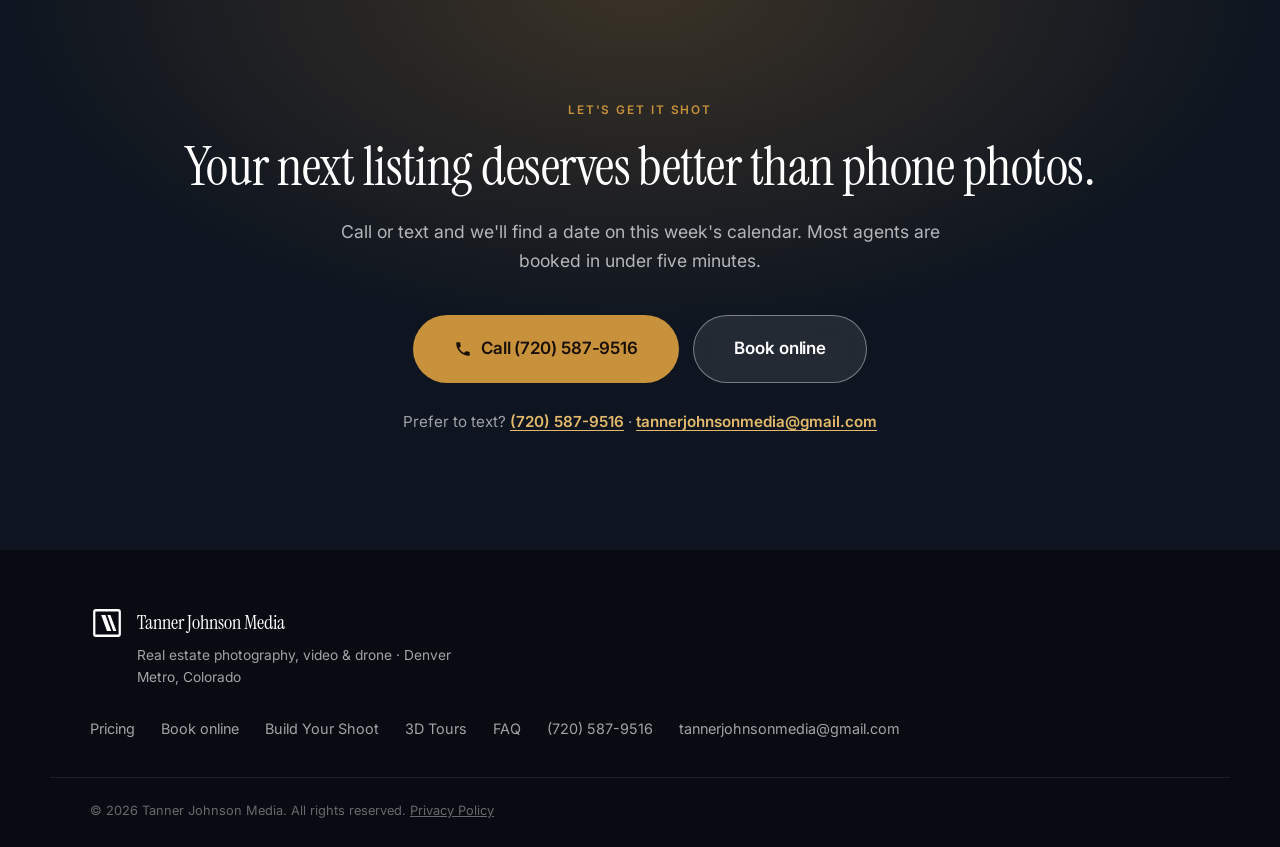
==== commit 2fa9941d: "Rebuild the favicon set from the supplied artwork Uses the white-mark-on-solid-dark version. The oth" ====
--- a/index.html
+++ b/index.html
@@ -7,8 +7,11 @@
 <meta name="description" content="MLS-ready HDR photography, cinematic video, and drone for Colorado listings. Packages from $175. Book your shoot in under 60 seconds — call 720-587-9516." />
 <meta name="theme-color" content="#0E1520" />
 <link rel="canonical" href="https://tannerjmedia.com/" />
+<link rel="icon" href="favicon.ico" sizes="any" />
 <link rel="icon" href="favicon.svg" type="image/svg+xml" />
-<link rel="icon" href="favicon-32.png" sizes="32x32" type="image/png" />
+<link rel="icon" href="favicon-48.png" sizes="48x48" type="image/png" />
+<link rel="icon" href="favicon-96.png" sizes="96x96" type="image/png" />
+<link rel="icon" href="icon-192.png" sizes="192x192" type="image/png" />
 <link rel="apple-touch-icon" href="apple-touch-icon.png" />
 <link rel="manifest" href="site.webmanifest" />
 
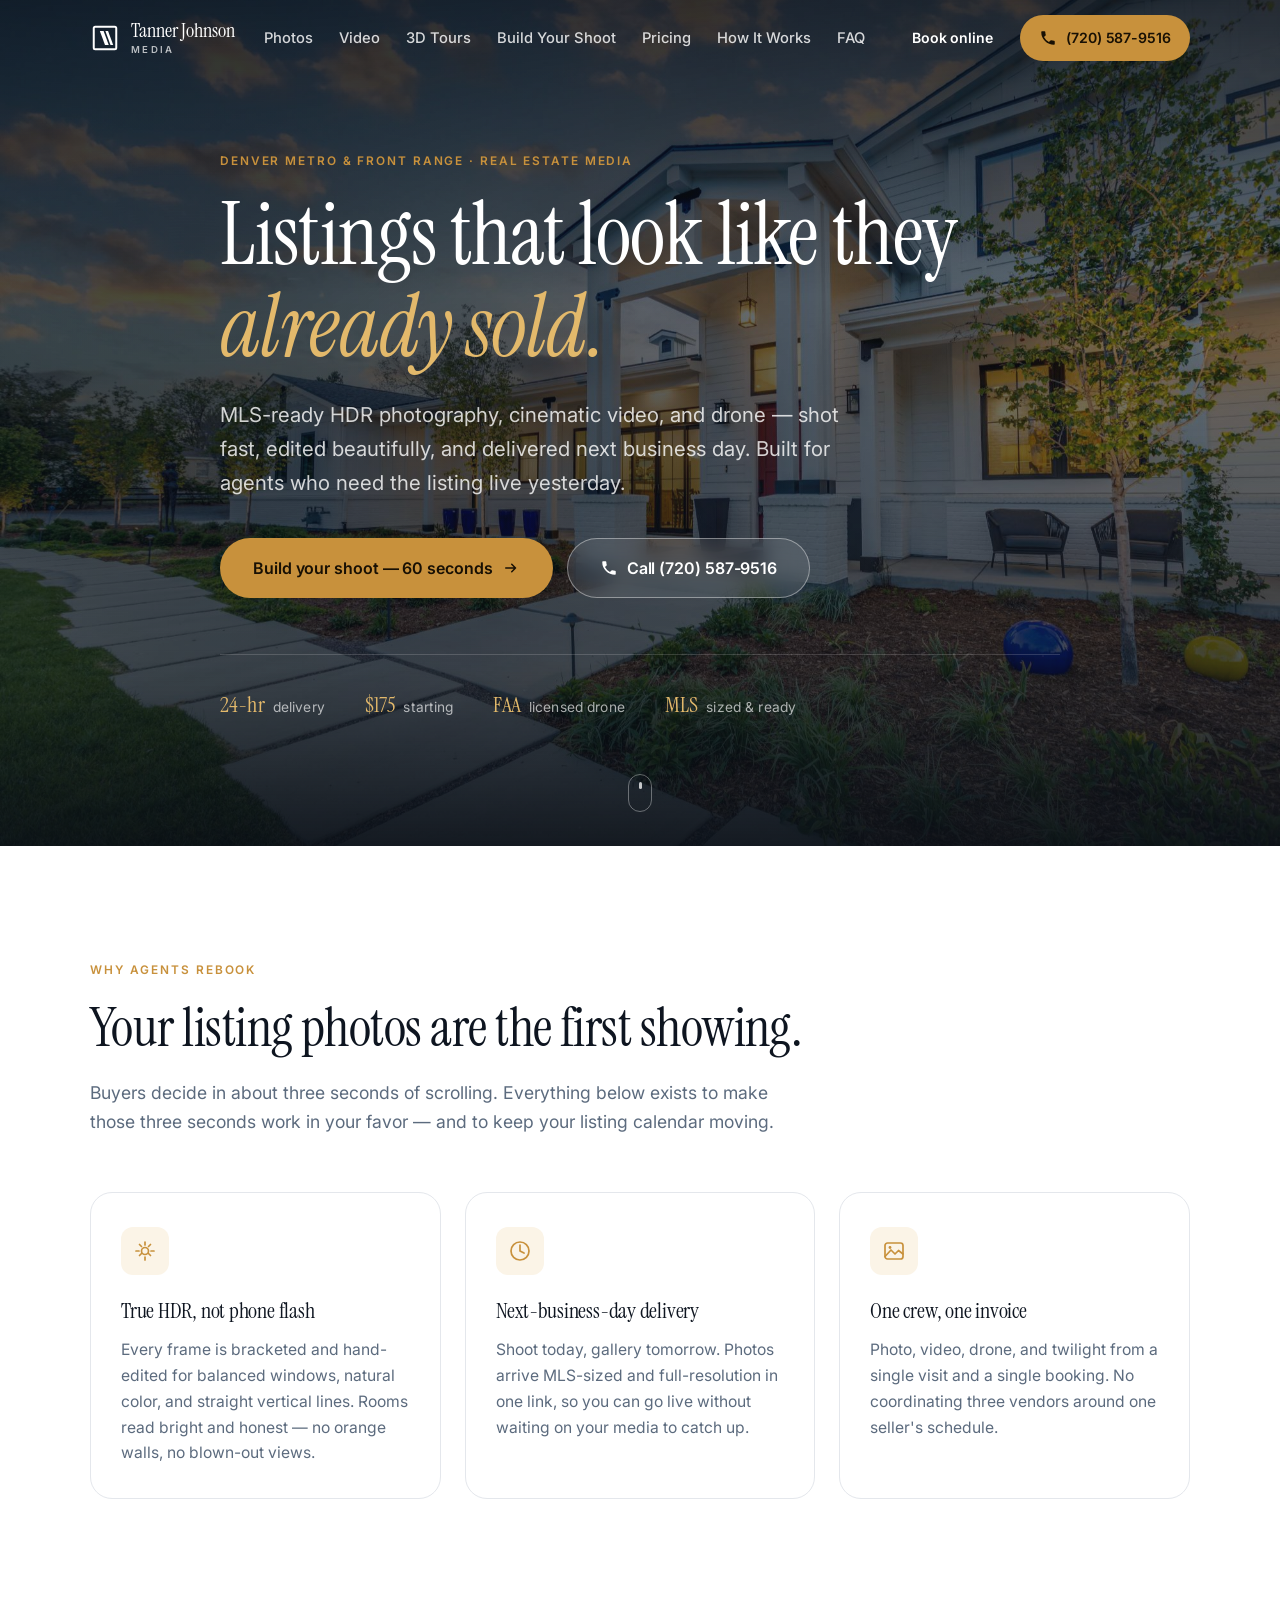
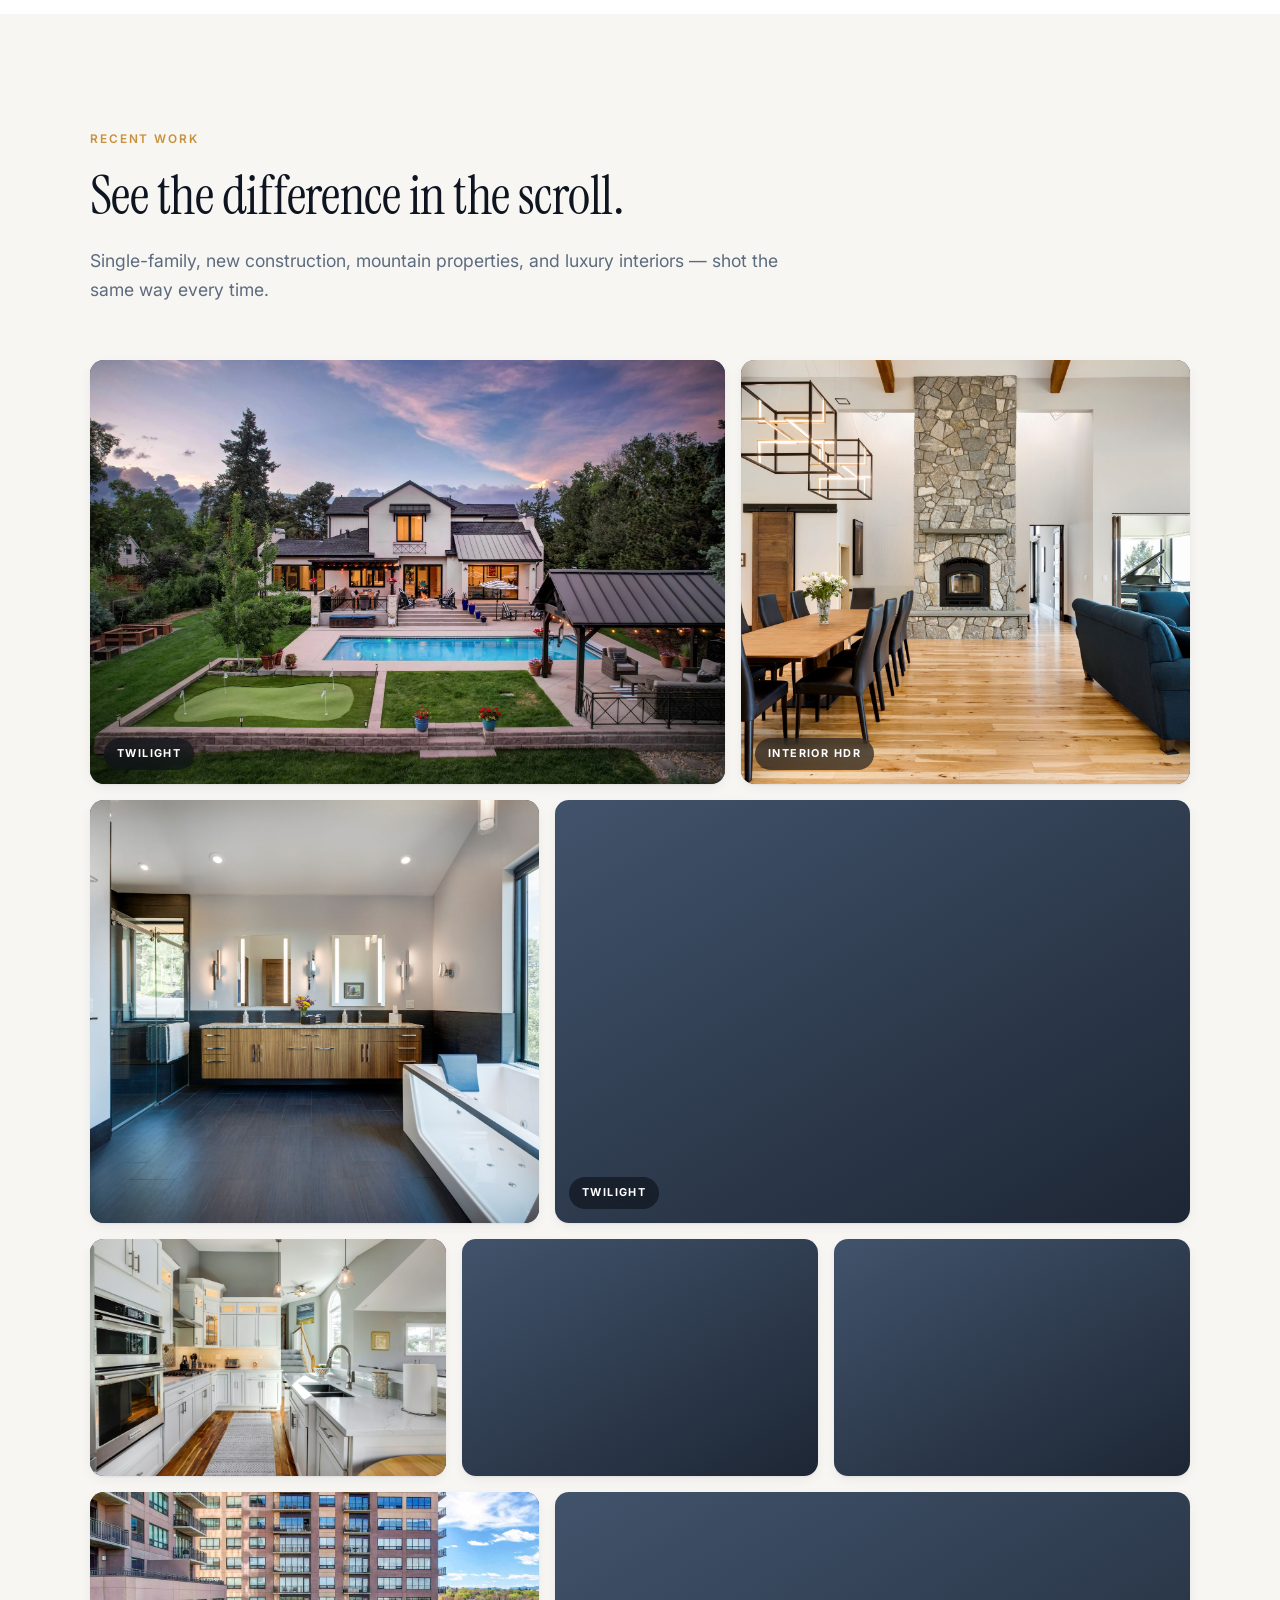
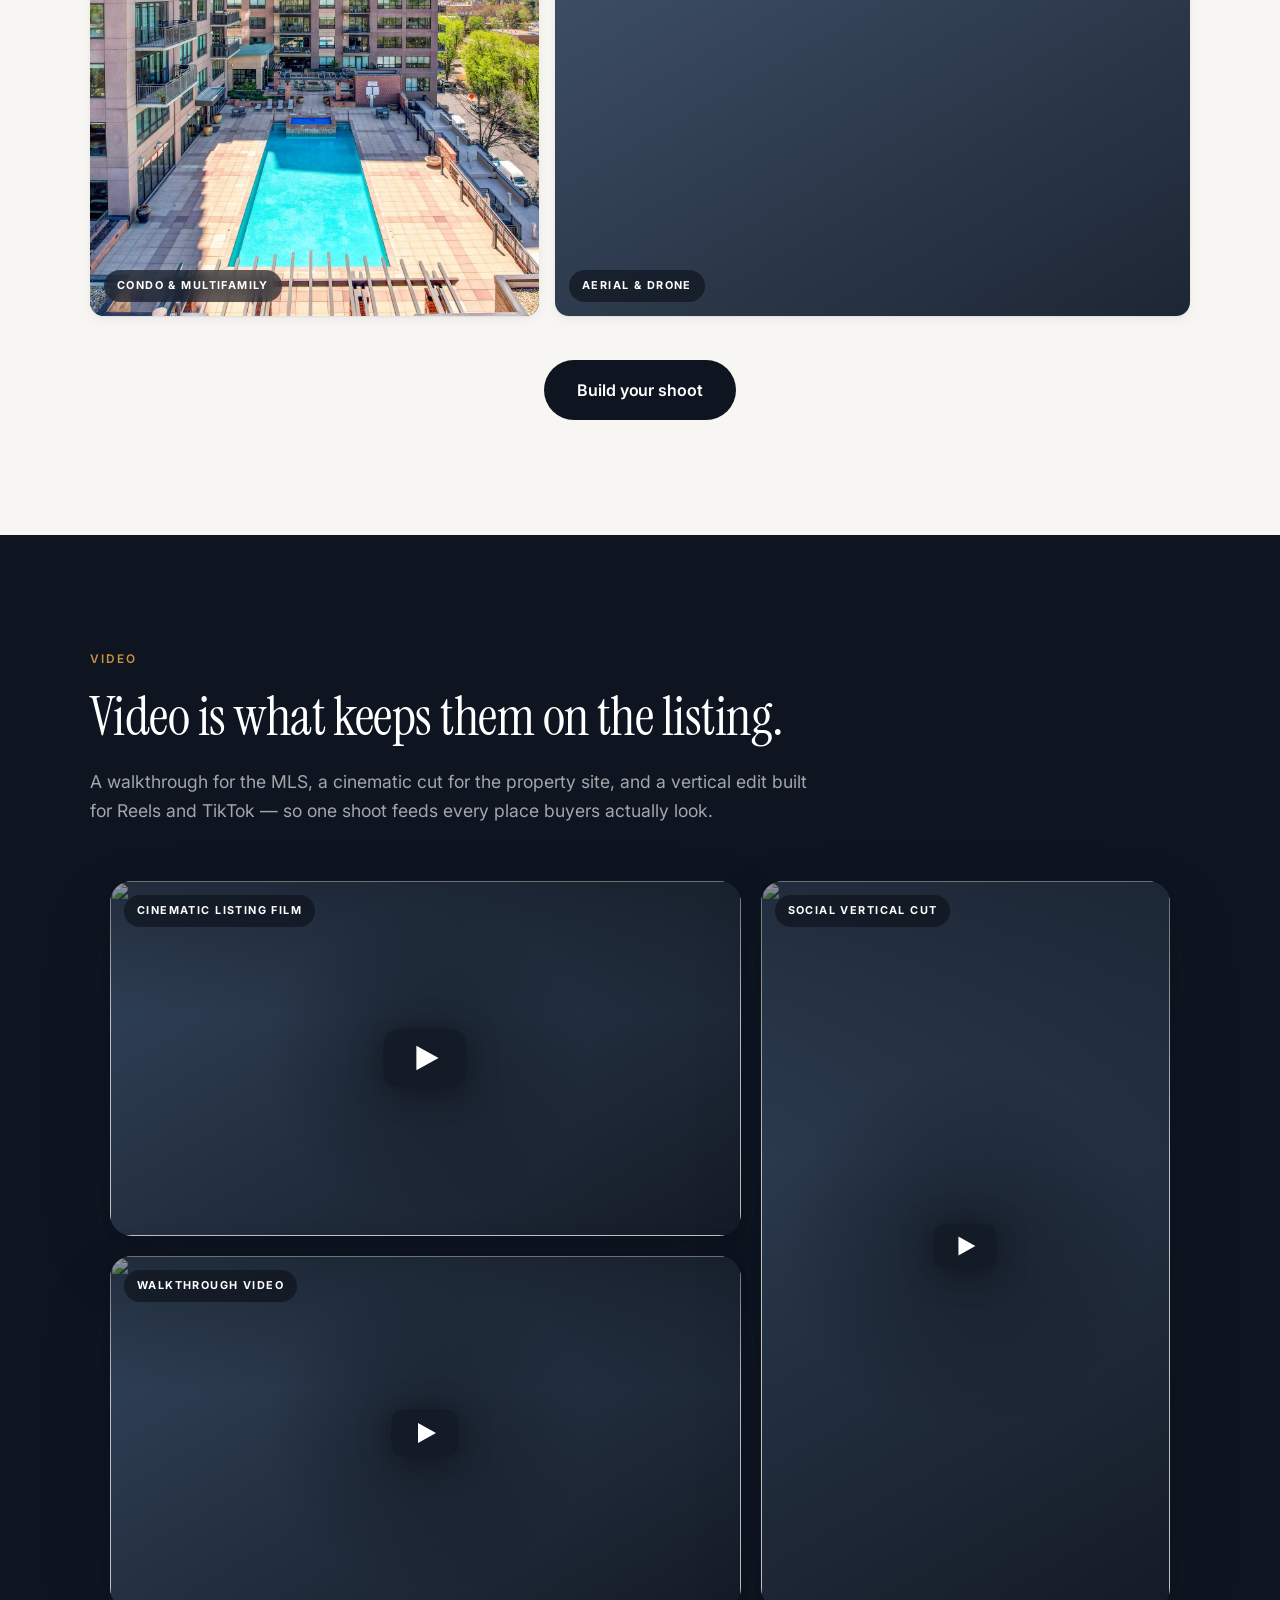
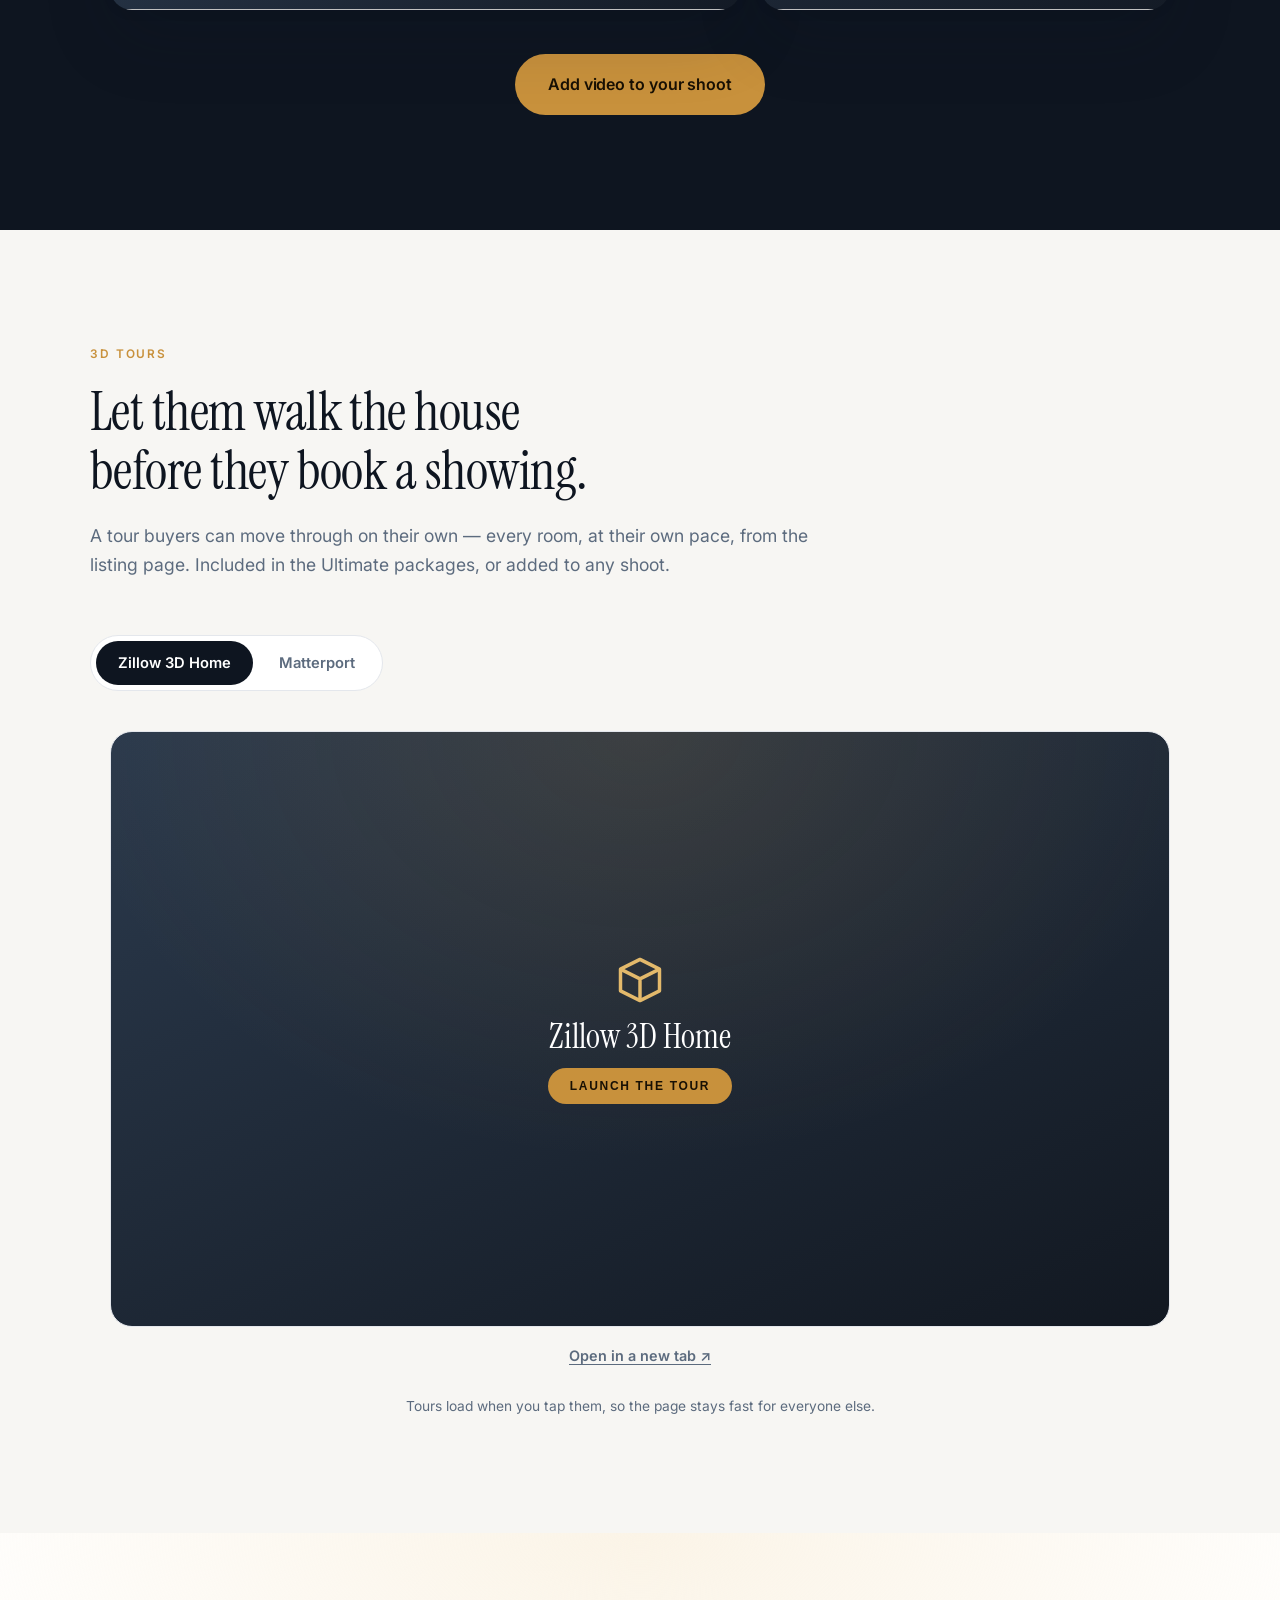
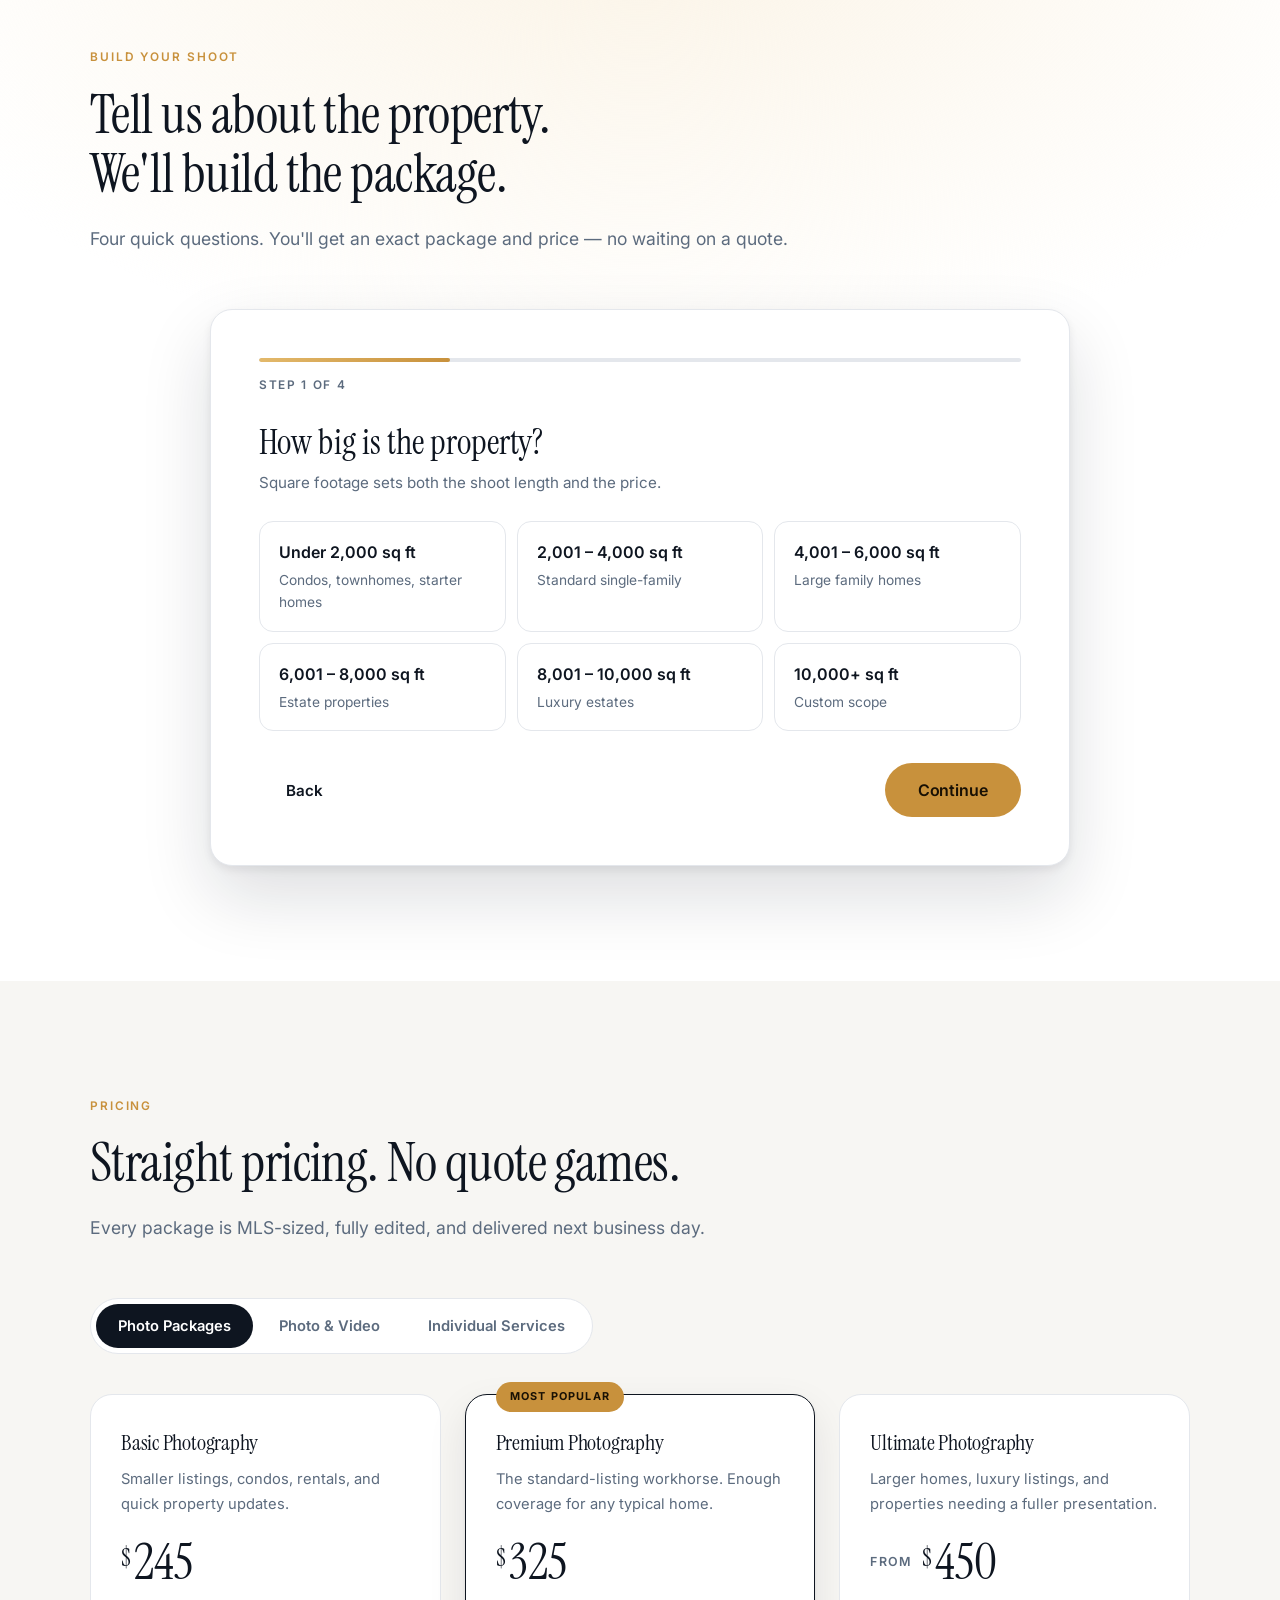
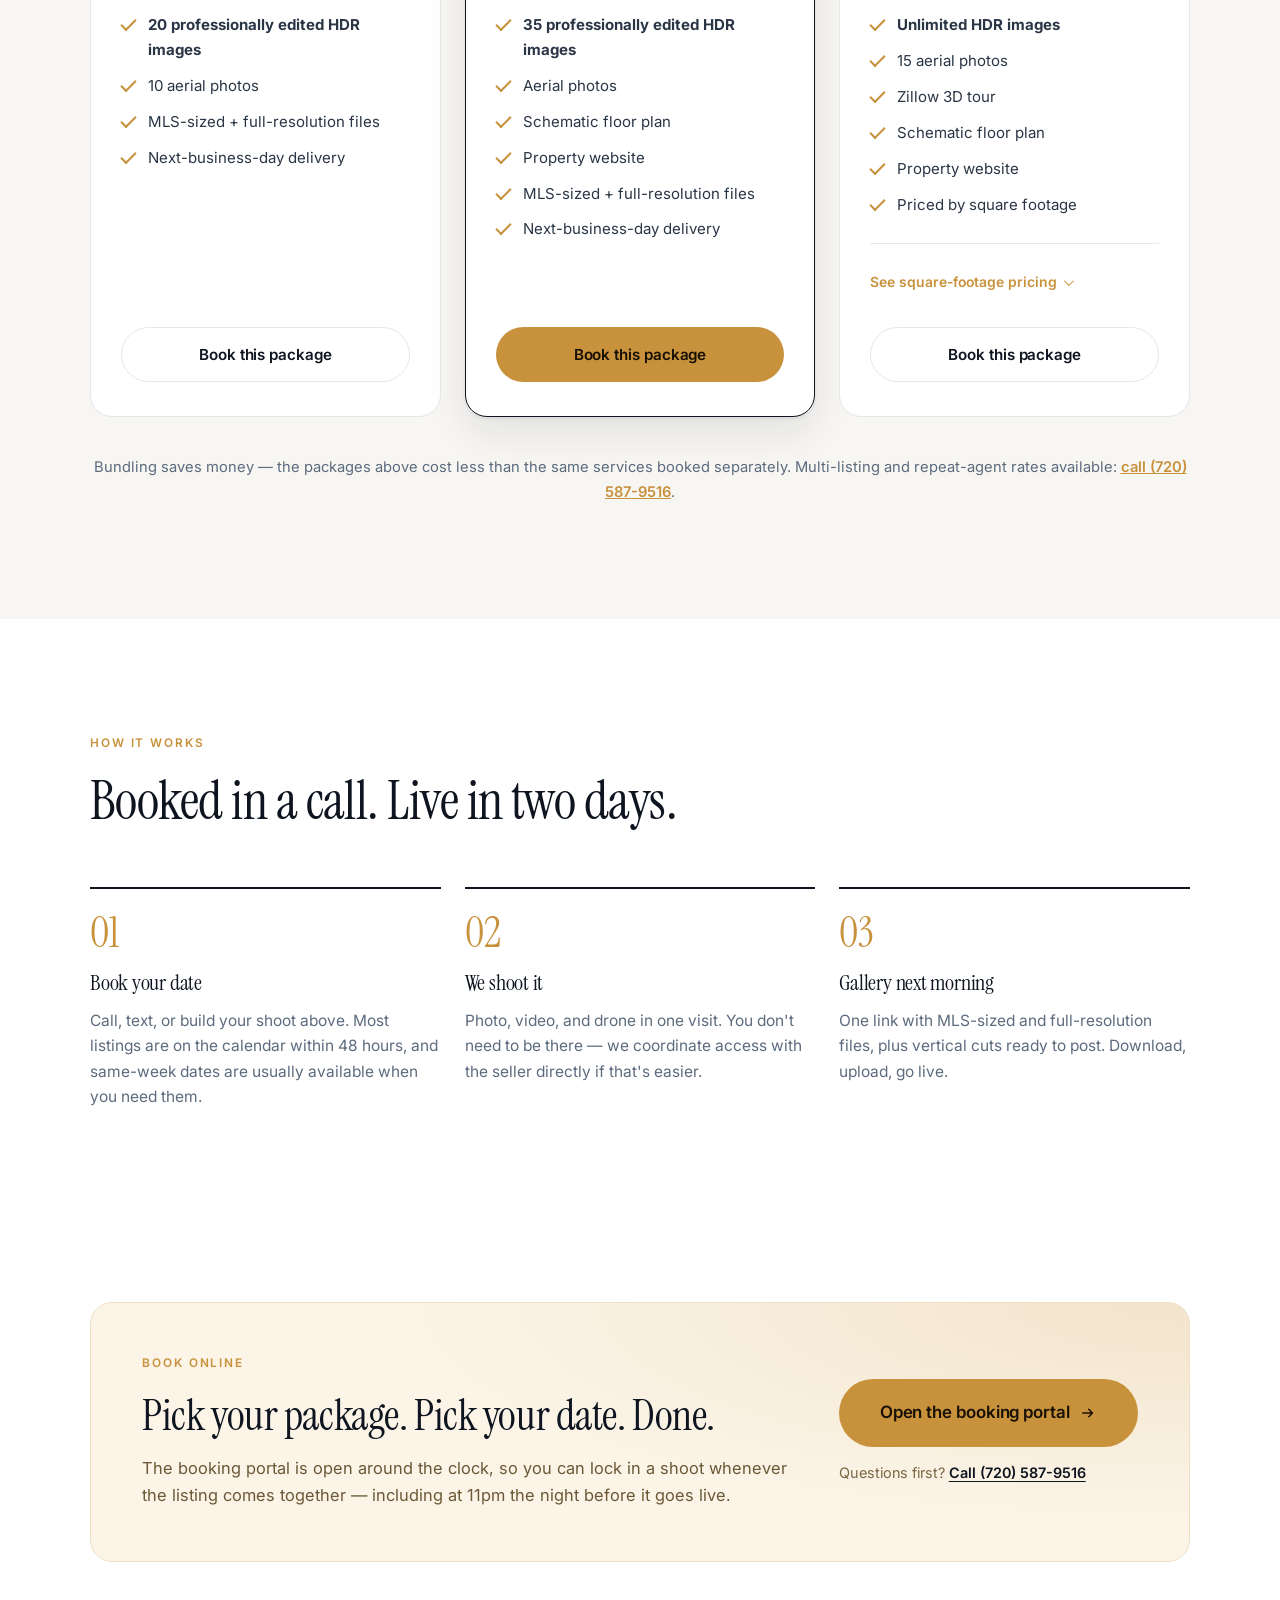
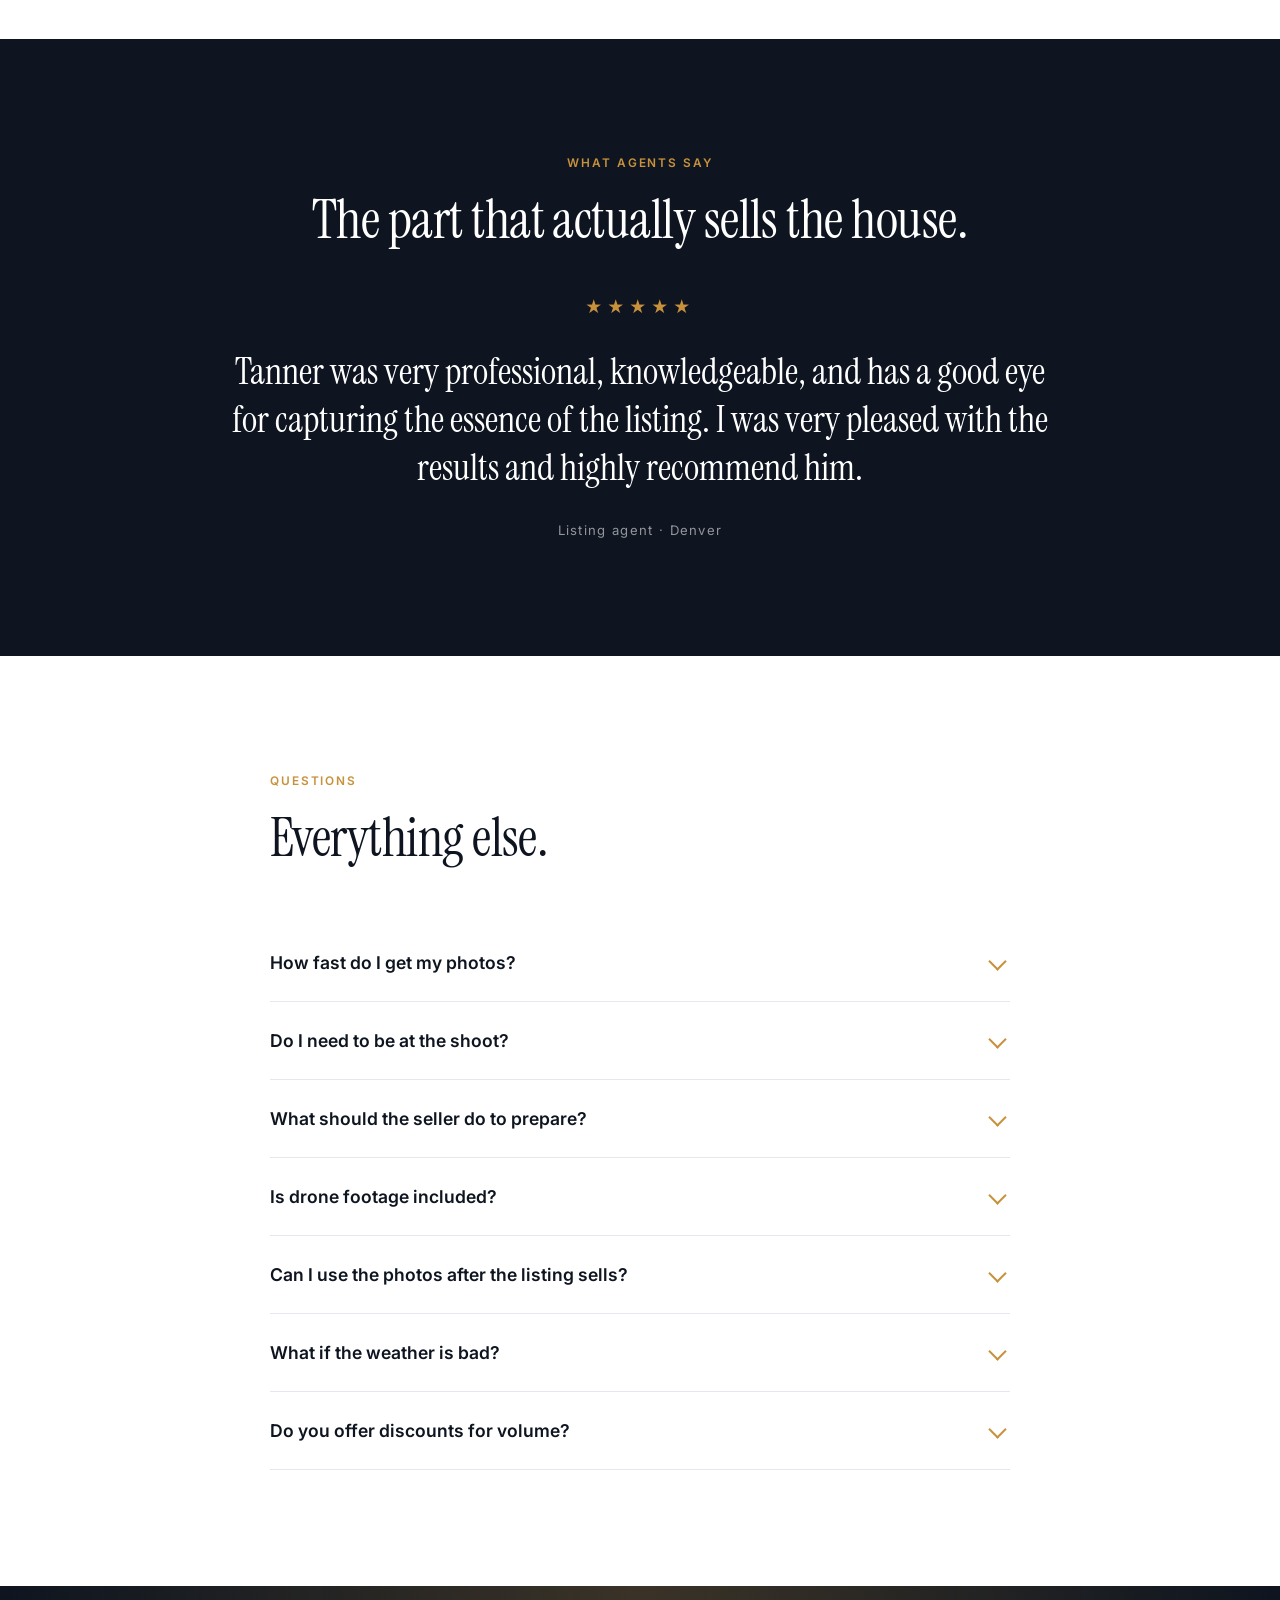
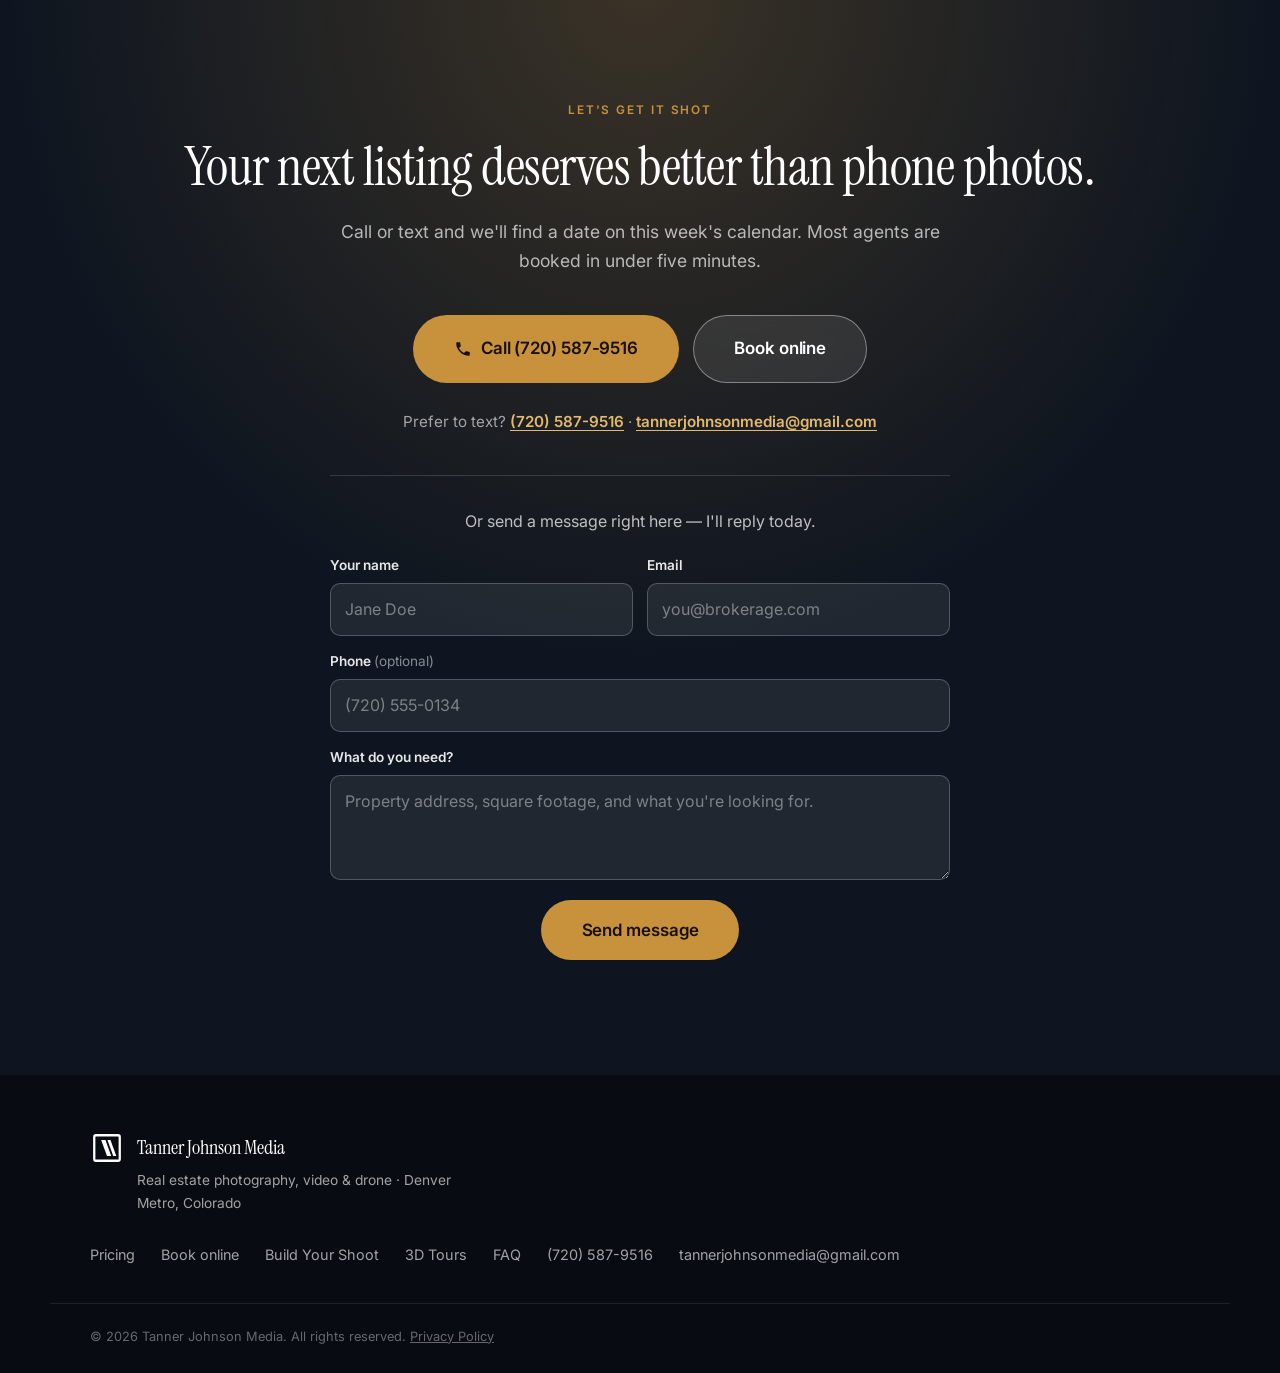
==== commit 60891d36: "Add a contact form so messages reach the inbox without a mail app The final CTA offered a call, an S" ====
--- a/index.html
+++ b/index.html
@@ -391,7 +391,19 @@
       </div>
       <p class="builder-step-label" id="stepLabel">Step 1 of 4</p>
 
-      <form id="builderForm" novalidate>
+      <!-- Netlify detects this form at deploy time and collects submissions.
+           It is posted by fetch() once the builder completes, not by the browser. -->
+      <form id="builderForm" name="builder-shoot" method="POST"
+            data-netlify="true" data-netlify-honeypot="bot-field" novalidate>
+        <input type="hidden" name="form-name" value="builder-shoot" />
+        <p class="hp" aria-hidden="true">
+          <label>Leave this empty if you're human <input name="bot-field" tabindex="-1" autocomplete="off" /></label>
+        </p>
+        <!-- filled in from the recommendation before posting, so the notification
+             reads as a quote rather than raw form answers -->
+        <input type="hidden" name="package" />
+        <input type="hidden" name="estimate" />
+        <input type="hidden" name="summary" />
 
         <!-- STEP 1 -->
         <fieldset class="step is-active" data-step="1">
@@ -762,6 +774,38 @@
     <p class="final-alt">
       Prefer to text? <a href="sms:+17205879516?&amp;body=Hi%20Tanner%20%E2%80%94%20I%27d%20like%20to%20book%20a%20listing%20shoot." data-cta="final-text">(720) 587-9516</a> · <a data-cta="final-email" href="mailto:tannerjohnsonmedia@gmail.com?subject=Listing%20shoot%20inquiry&amp;body=Property%20address%3A%0ASquare%20footage%3A%0AWhat%20I%20need%3A%0APreferred%20shoot%20date%3A">tannerjohnsonmedia@gmail.com</a>
     </p>
+
+    <!-- The call, text and mailto links above all hand off to an app the visitor
+         may not have: a phone with no mail client does nothing with mailto:, and
+         that visitor simply leaves. This is the fallback that always works. It
+         posts to Netlify Forms exactly like the builder, so it reaches the inbox
+         without the visitor needing anything installed. -->
+    <div class="cta-form-wrap">
+      <p class="cta-form-lead">Or send a message right here — I'll reply today.</p>
+
+      <form id="contactForm" name="contact-message" method="POST"
+            data-netlify="true" data-netlify-honeypot="bot-field" novalidate>
+        <input type="hidden" name="form-name" value="contact-message" />
+        <p class="hp" aria-hidden="true">
+          <label>Leave this empty if you're human <input name="bot-field" tabindex="-1" autocomplete="off" /></label>
+        </p>
+
+        <div class="cta-fields">
+          <label class="cta-field"><span>Your name</span>
+            <input type="text" name="name" autocomplete="name" placeholder="Jane Doe" required /></label>
+          <label class="cta-field"><span>Email</span>
+            <input type="email" name="email" autocomplete="email" placeholder="you@brokerage.com" required /></label>
+          <label class="cta-field cta-field-full"><span>Phone <em>(optional)</em></span>
+            <input type="tel" name="phone" autocomplete="tel" placeholder="(720) 555-0134" /></label>
+          <label class="cta-field cta-field-full"><span>What do you need?</span>
+            <textarea name="message" rows="3" required
+                      placeholder="Property address, square footage, and what you're looking for."></textarea></label>
+        </div>
+
+        <button class="btn btn-primary btn-xl" id="contactSubmit" type="submit">Send message</button>
+        <p class="cta-status" id="contactStatus" role="status" hidden></p>
+      </form>
+    </div>
   </div>
 </section>
 
--- a/styles.css
+++ b/styles.css
@@ -489,6 +489,9 @@
 .field-note{ font-size:.85rem; color:var(--muted); margin-top:16px; }
 @media (max-width:560px){ .fields{ grid-template-columns:1fr; } }
 
+/* Netlify honeypot — must exist in the DOM but never be seen or focusable */
+.hp{ position:absolute; left:-9999px; width:1px; height:1px; overflow:hidden; }
+
 .builder-nav{ display:flex; gap:12px; align-items:center; margin-top:32px; }
 .builder-nav #nextBtn{ margin-left:auto; }
 .builder-error{
@@ -705,6 +708,39 @@
 .final-actions{ display:flex; flex-wrap:wrap; gap:14px; justify-content:center; margin-bottom:26px; }
 .final-alt{ font-size:.95rem; color:rgba(255,255,255,.6); }
 .final-alt a{ color:var(--gold-soft); font-weight:600; text-decoration:underline; text-underline-offset:3px; }
+
+/* Contact form. Deliberately quieter than the call button above it -- the phone
+   still converts best, so this reads as the fallback it is, not a rival CTA. */
+.cta-form-wrap{
+  max-width:620px; margin:40px auto 0; padding-top:32px;
+  border-top:1px solid rgba(255,255,255,.14);
+}
+.cta-form-lead{ font-size:1rem; color:rgba(255,255,255,.72); margin-bottom:20px; }
+.cta-fields{
+  display:grid; grid-template-columns:1fr 1fr; gap:14px;
+  text-align:left; margin-bottom:20px;
+}
+.cta-field{ display:flex; flex-direction:column; gap:7px; }
+.cta-field-full{ grid-column:1 / -1; }
+.cta-field span{ font-size:.85rem; font-weight:600; color:rgba(255,255,255,.9); }
+.cta-field em{ color:rgba(255,255,255,.5); font-weight:400; font-style:normal; }
+.cta-field input,
+.cta-field textarea{
+  font:inherit; font-size:1rem; color:#fff; width:100%;
+  background:rgba(255,255,255,.08); border:1px solid rgba(255,255,255,.22);
+  border-radius:10px; padding:12px 14px;
+}
+.cta-field textarea{ resize:vertical; min-height:88px; }
+.cta-field input::placeholder,
+.cta-field textarea::placeholder{ color:rgba(255,255,255,.42); }
+.cta-field input:focus,
+.cta-field textarea:focus{
+  outline:0; border-color:var(--gold); box-shadow:0 0 0 4px rgba(200,145,60,.2);
+}
+.cta-status{ margin-top:16px; font-size:.95rem; color:var(--gold-soft); }
+.cta-status.is-error{ color:#FFB4A8; }
+.btn:disabled{ opacity:.6; cursor:default; }
+@media (max-width:560px){ .cta-fields{ grid-template-columns:1fr; } }
 
 /* ================= FOOTER ================= */
 .site-footer{ background:#080C12; color:rgba(255,255,255,.62); padding:56px 0 0; }
@@ -758,6 +794,10 @@
   .hero-trust{ gap:12px 26px; }
   .mobile-bar{ display:flex; }
   .site-footer{ padding-bottom:78px; }
+  /* the bar is fixed over the last 77px of the viewport, which is taller than
+     half the message box -- without this, scrolling or tapping into a field
+     can land it underneath the bar */
+  .cta-field{ scroll-margin-bottom:96px; }
   .result-actions .btn{ width:100%; }
   .builder-nav{ flex-direction:column-reverse; }
   .builder-nav .btn{ width:100%; margin-left:0 !important; }
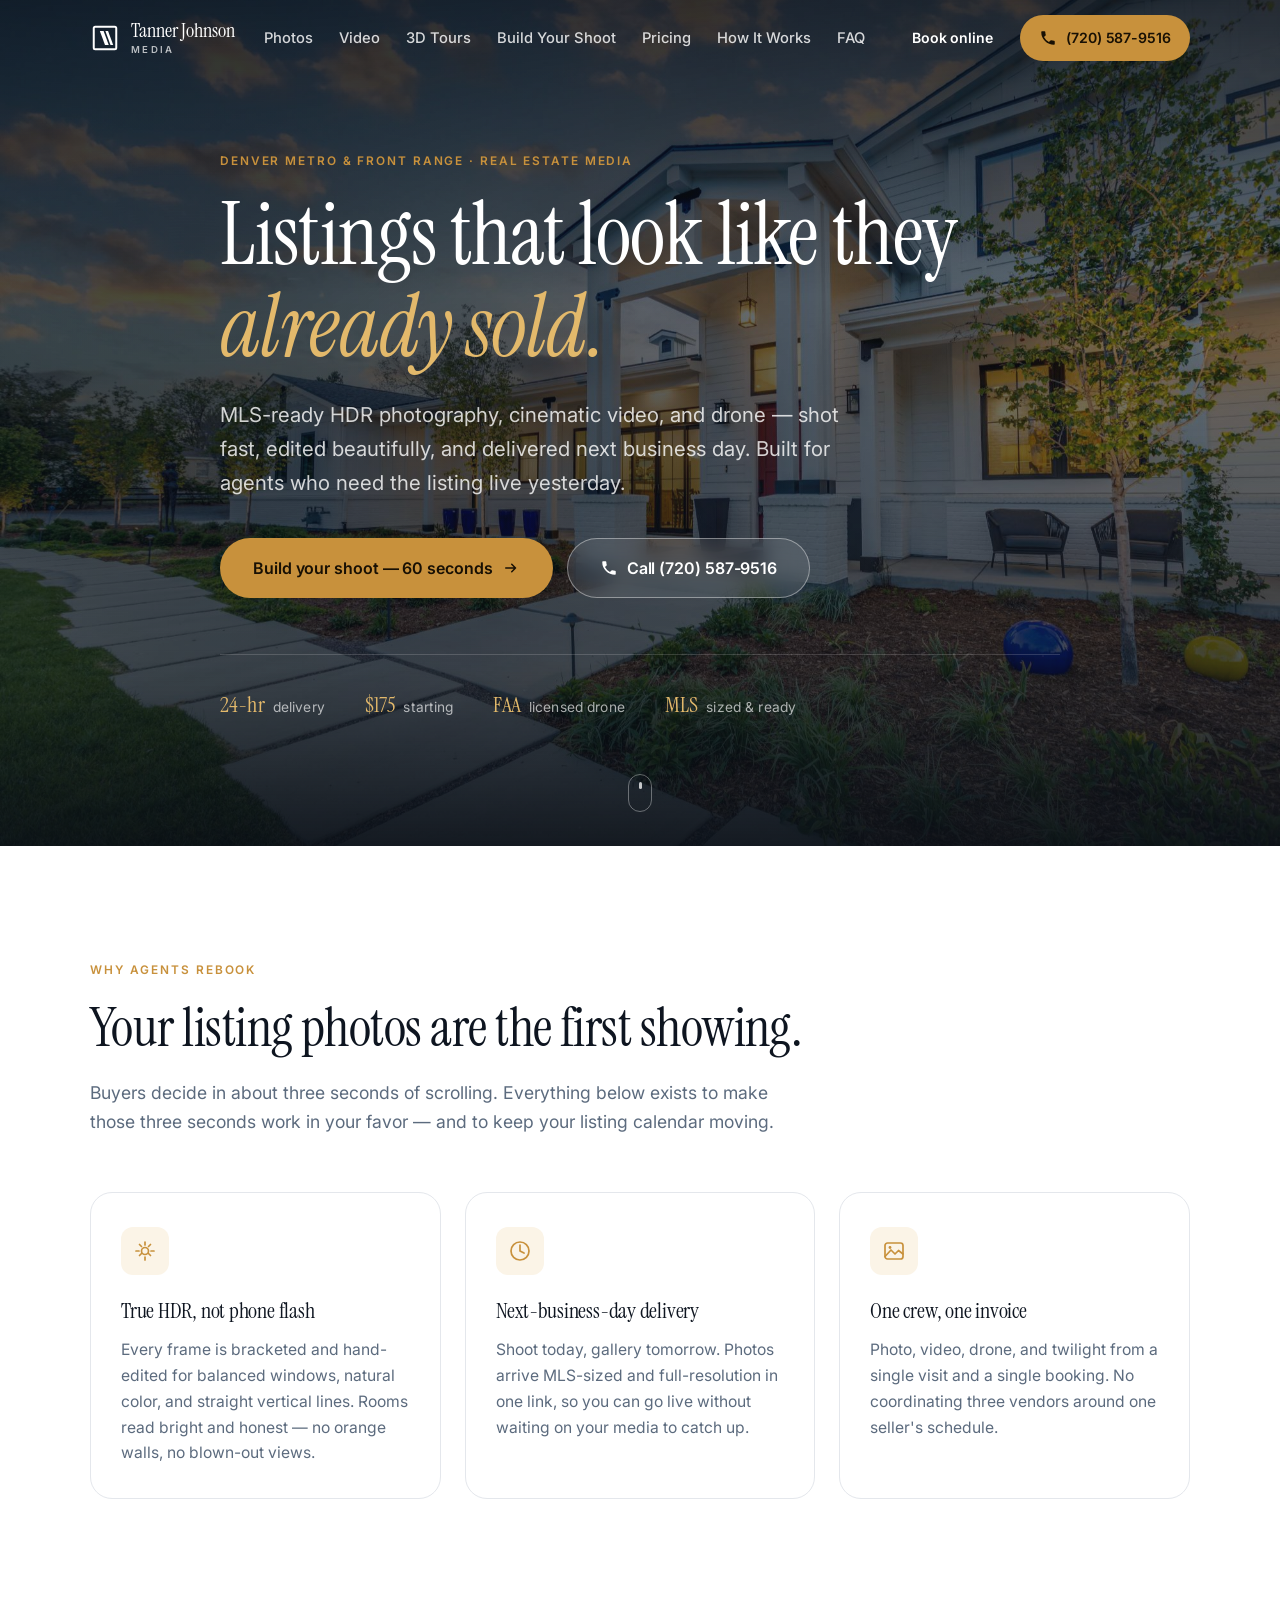
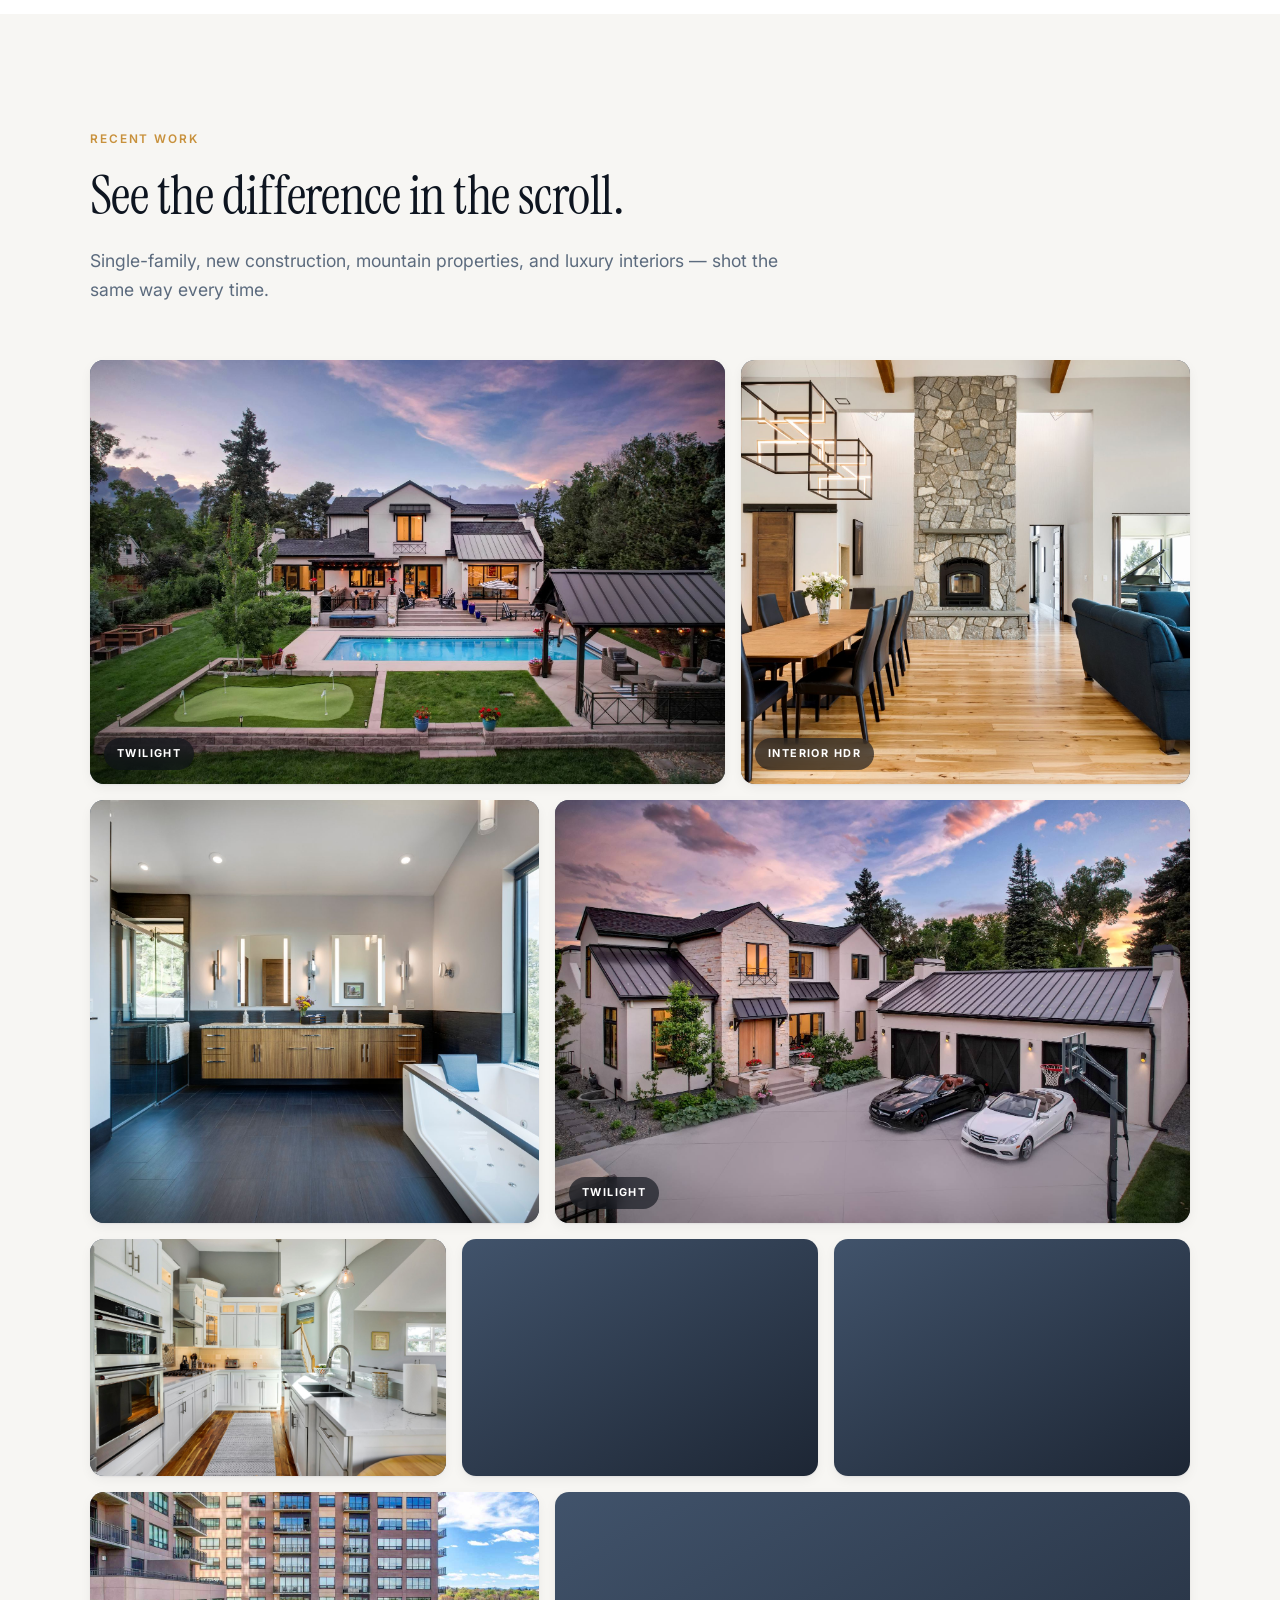
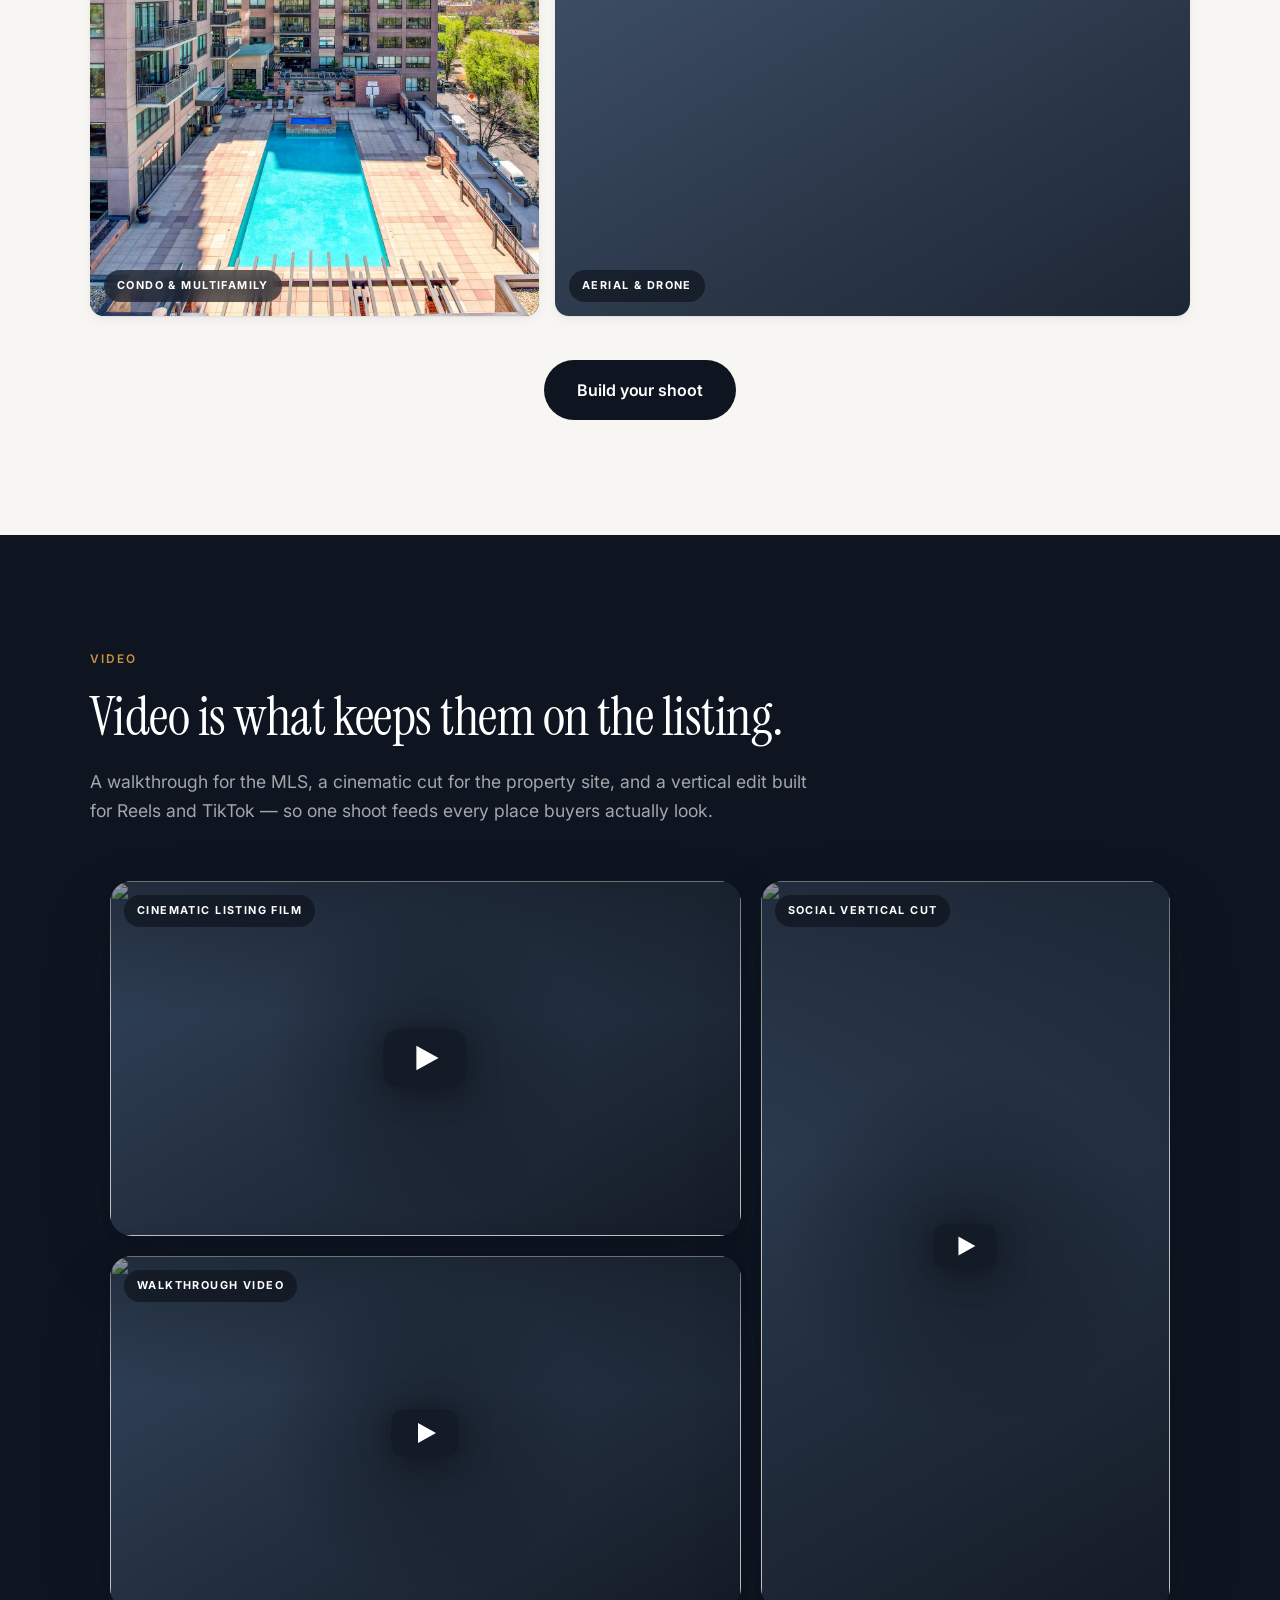
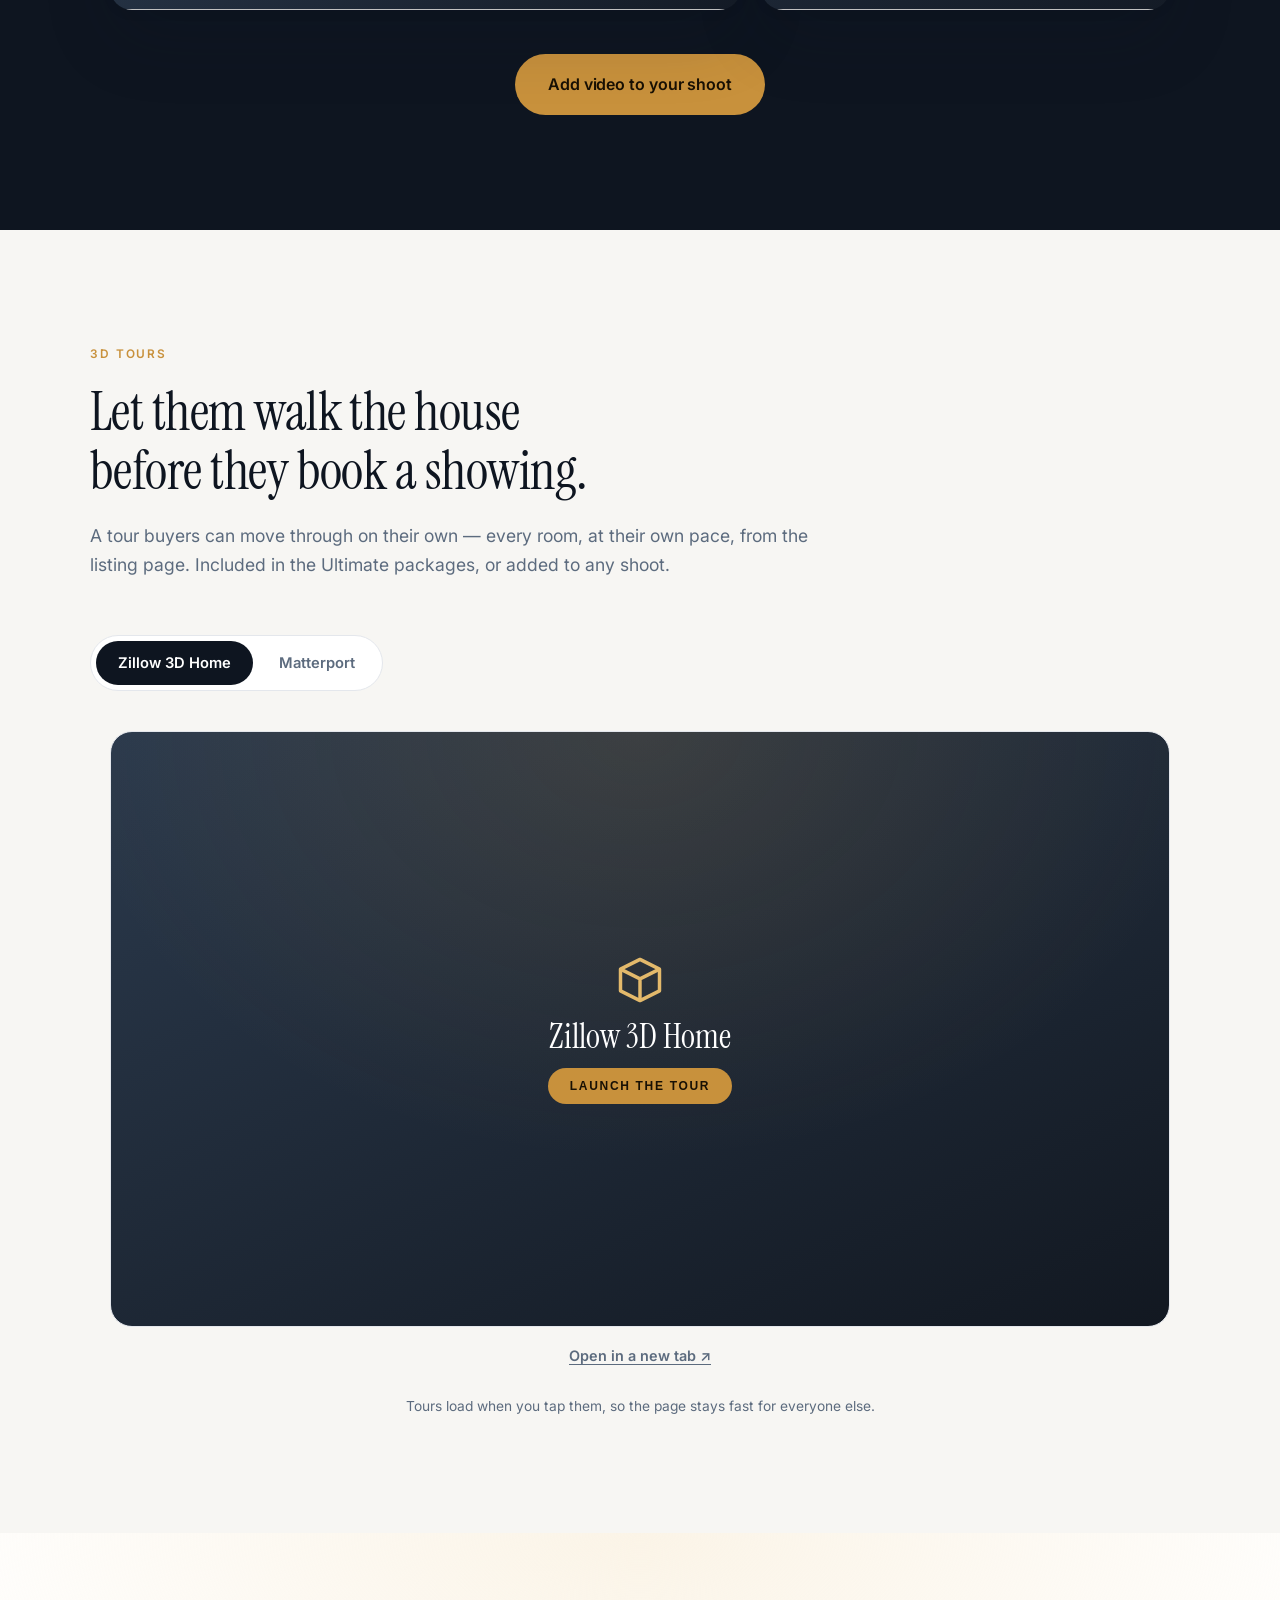
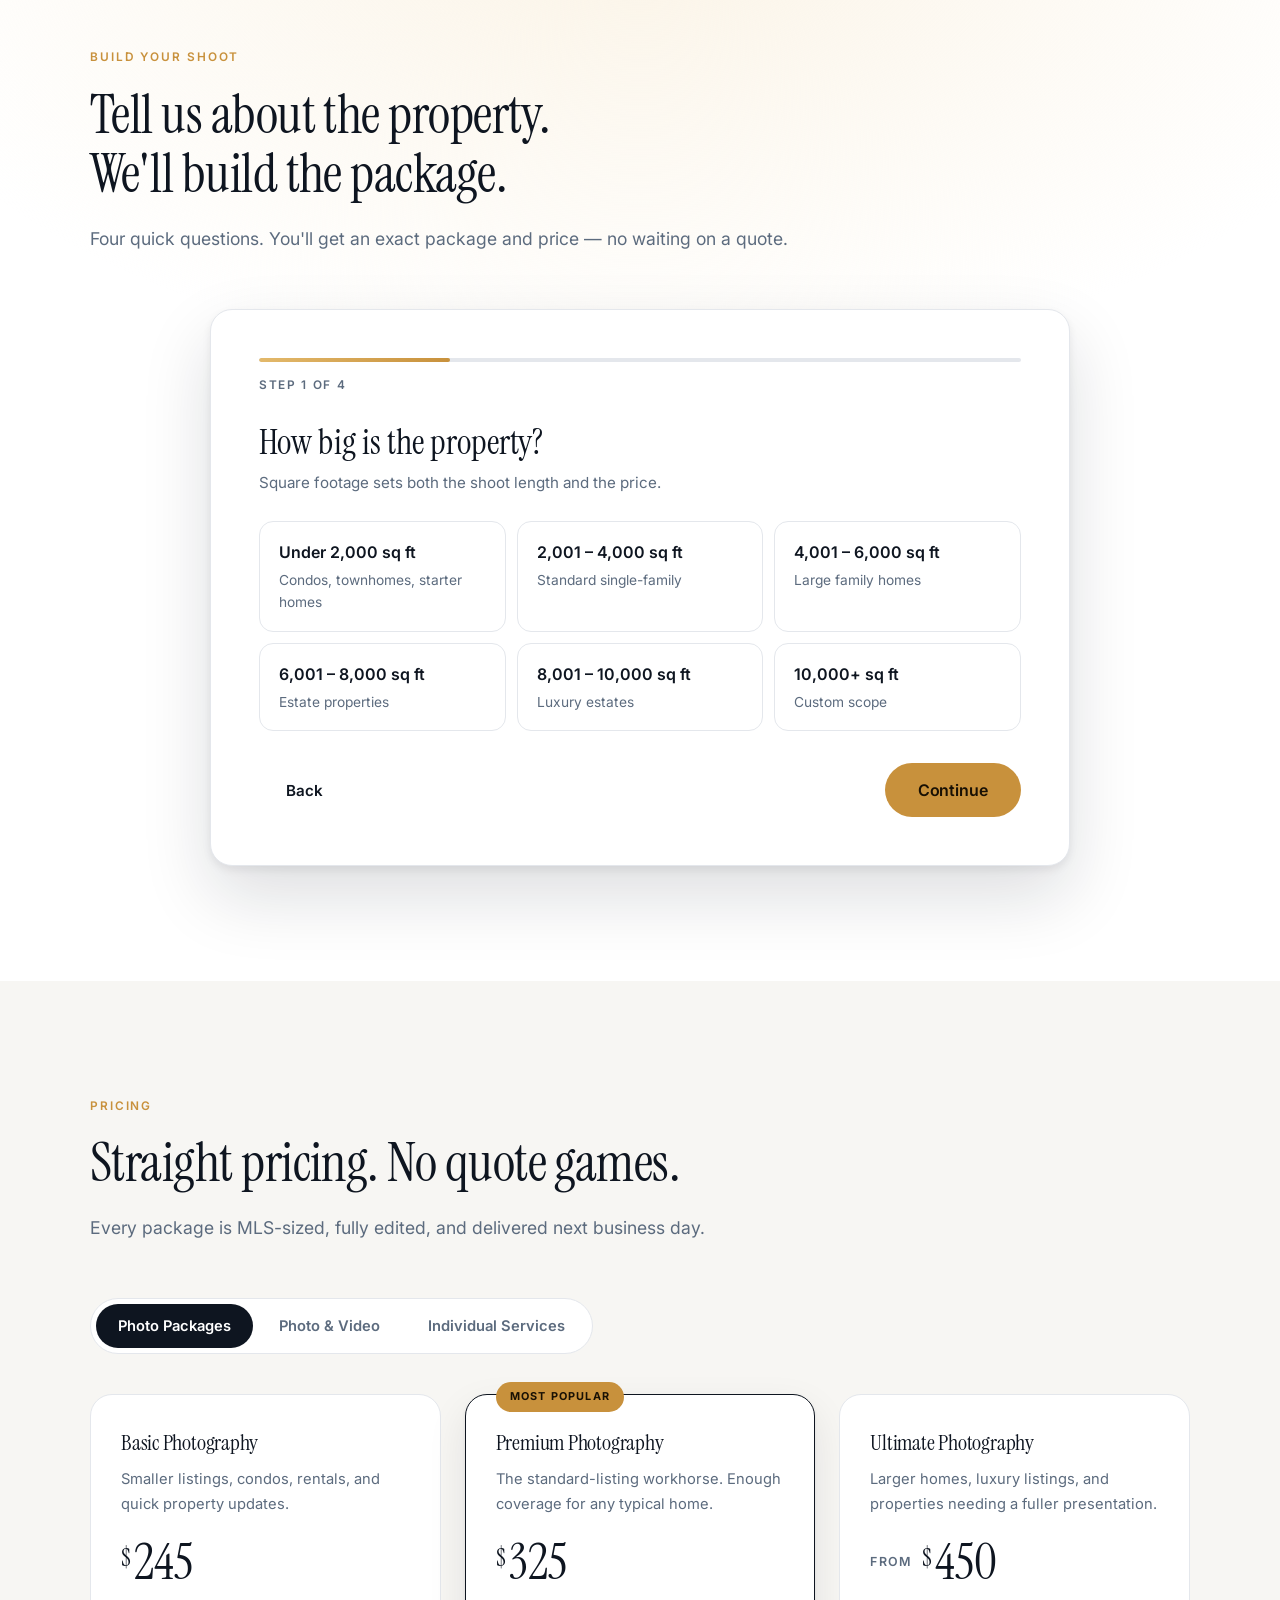
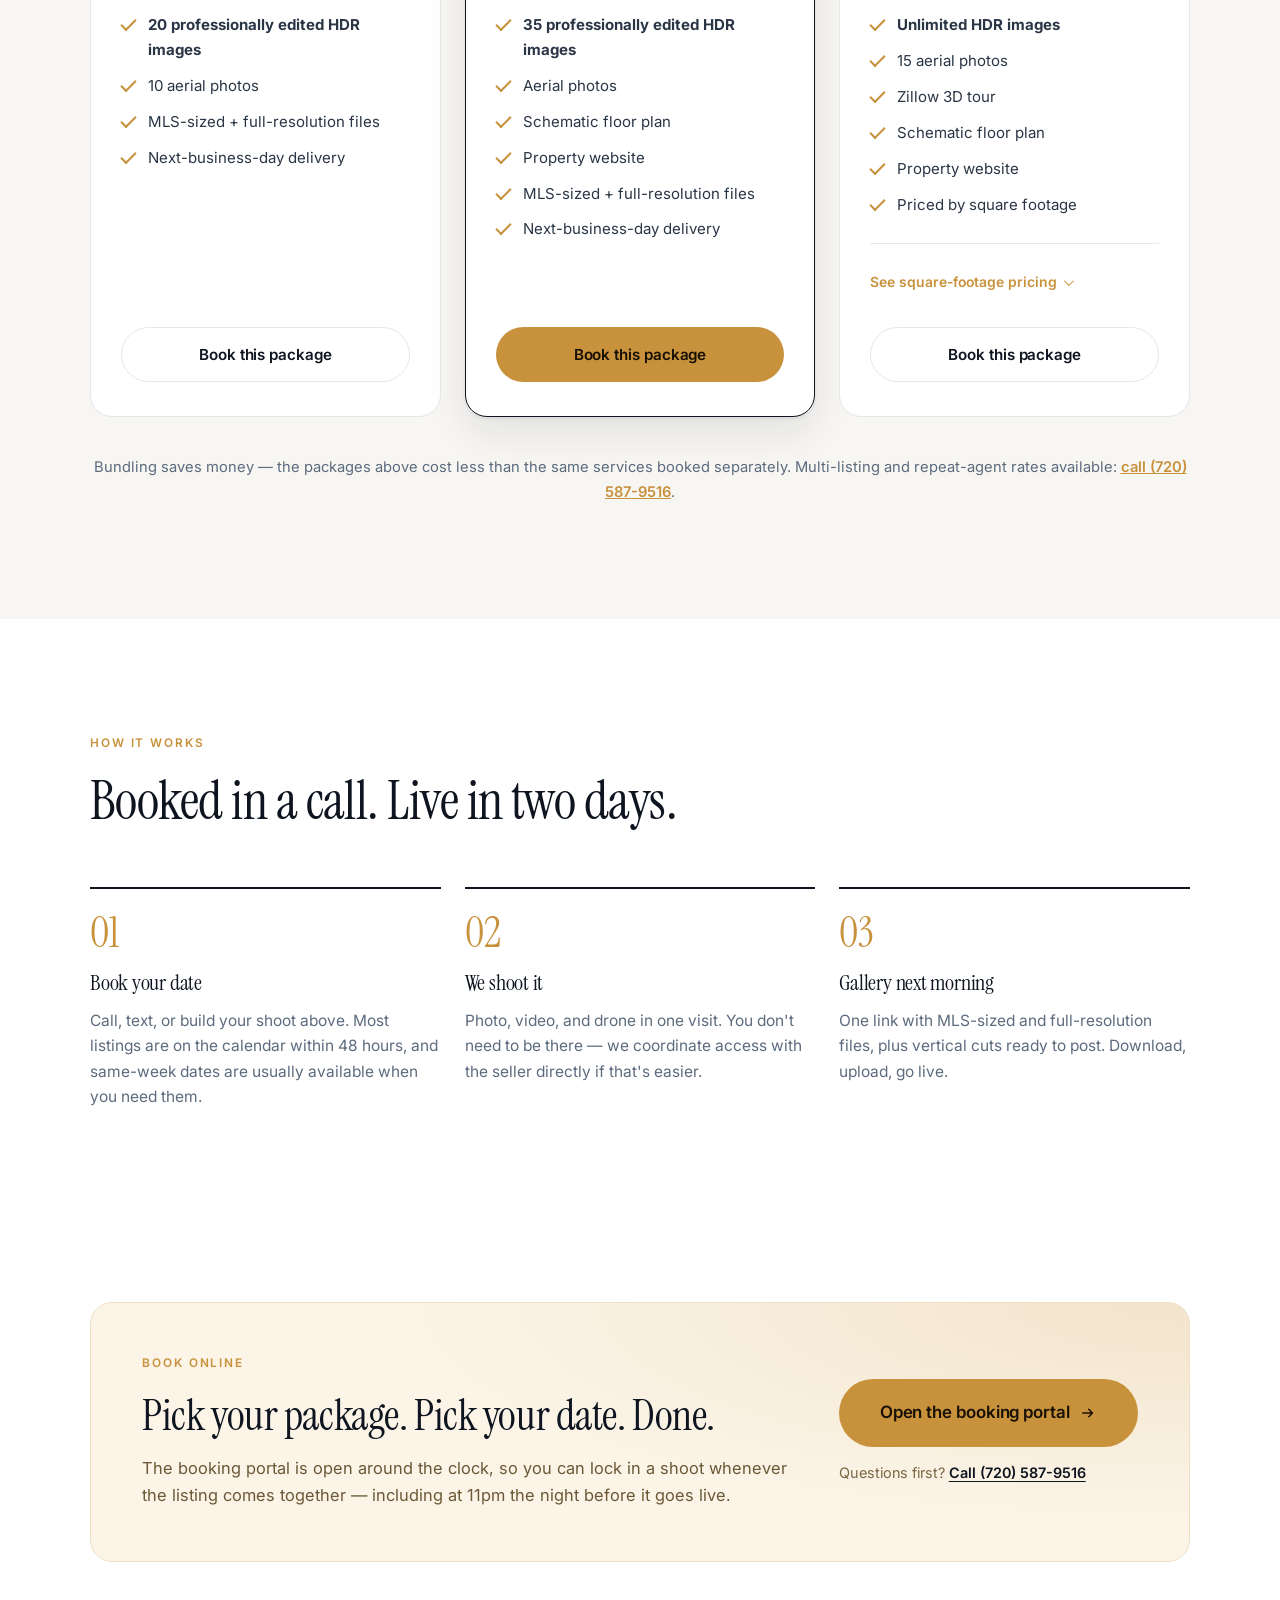
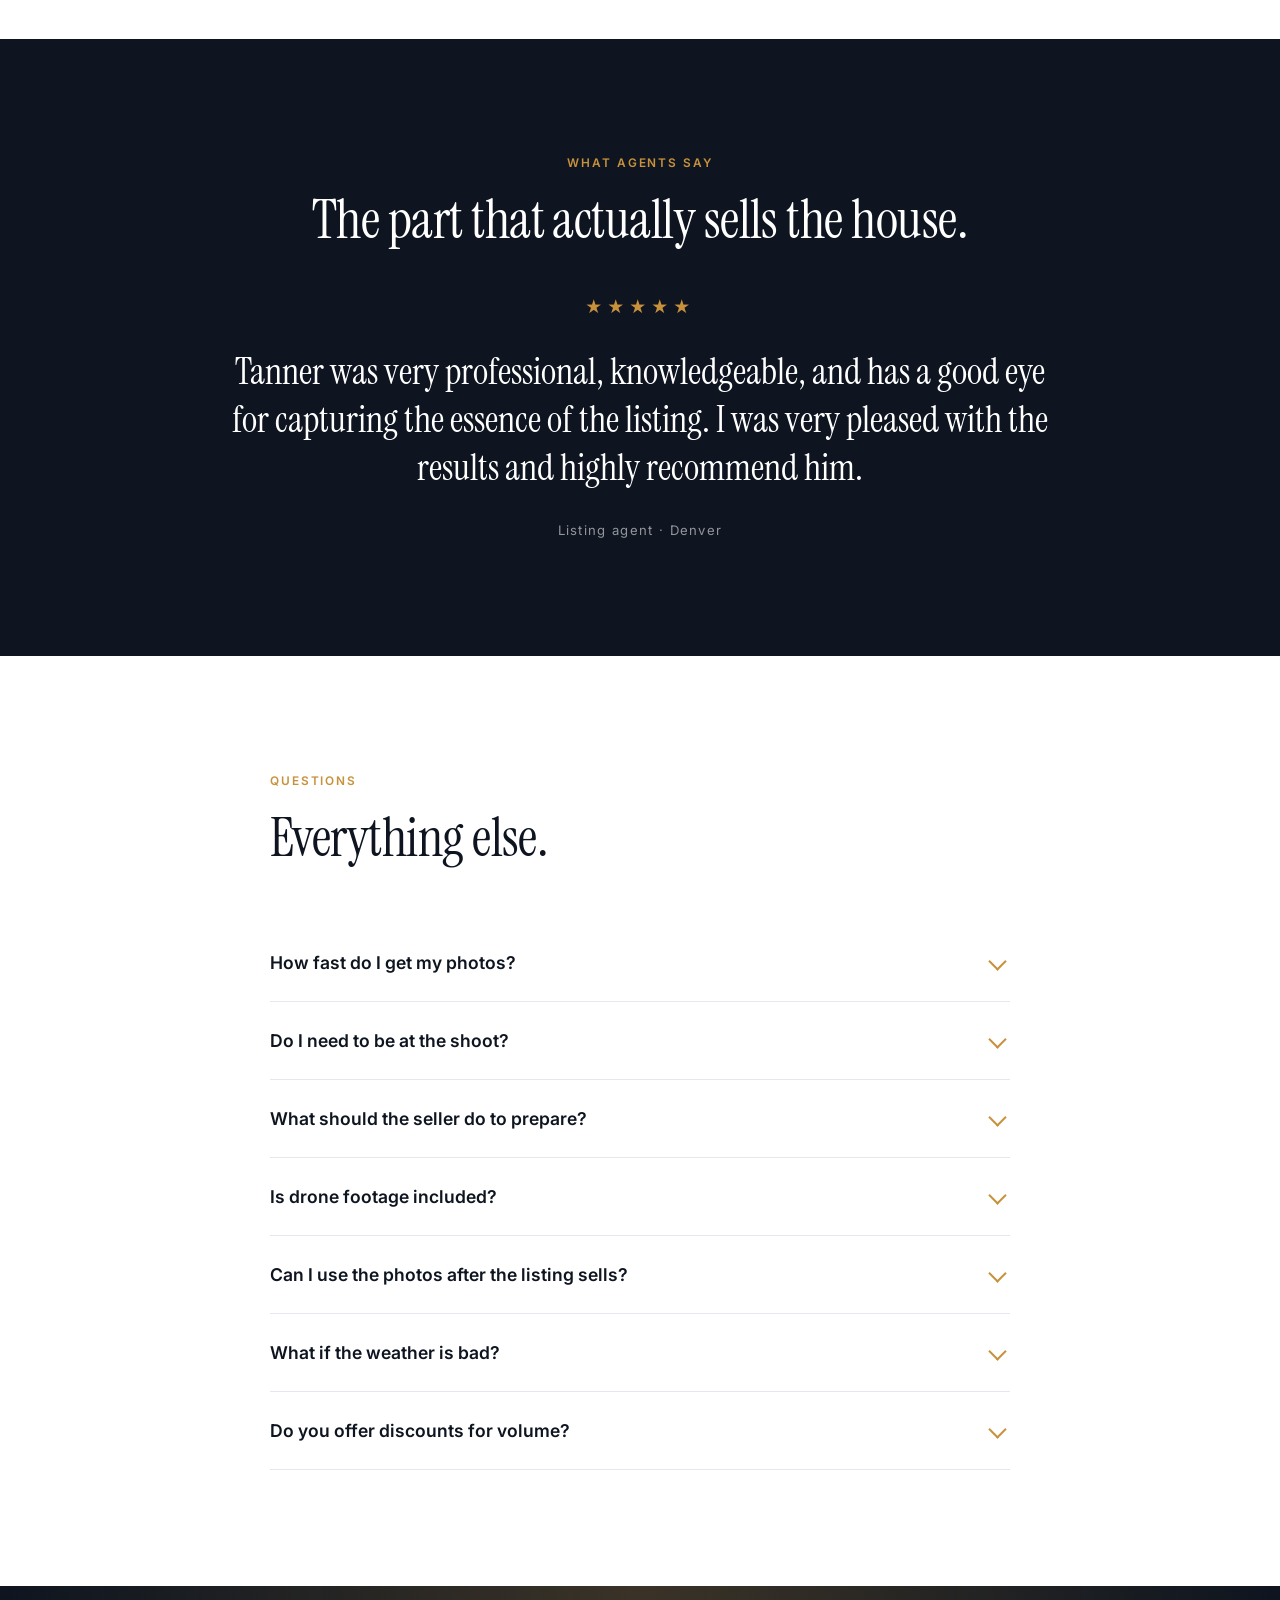
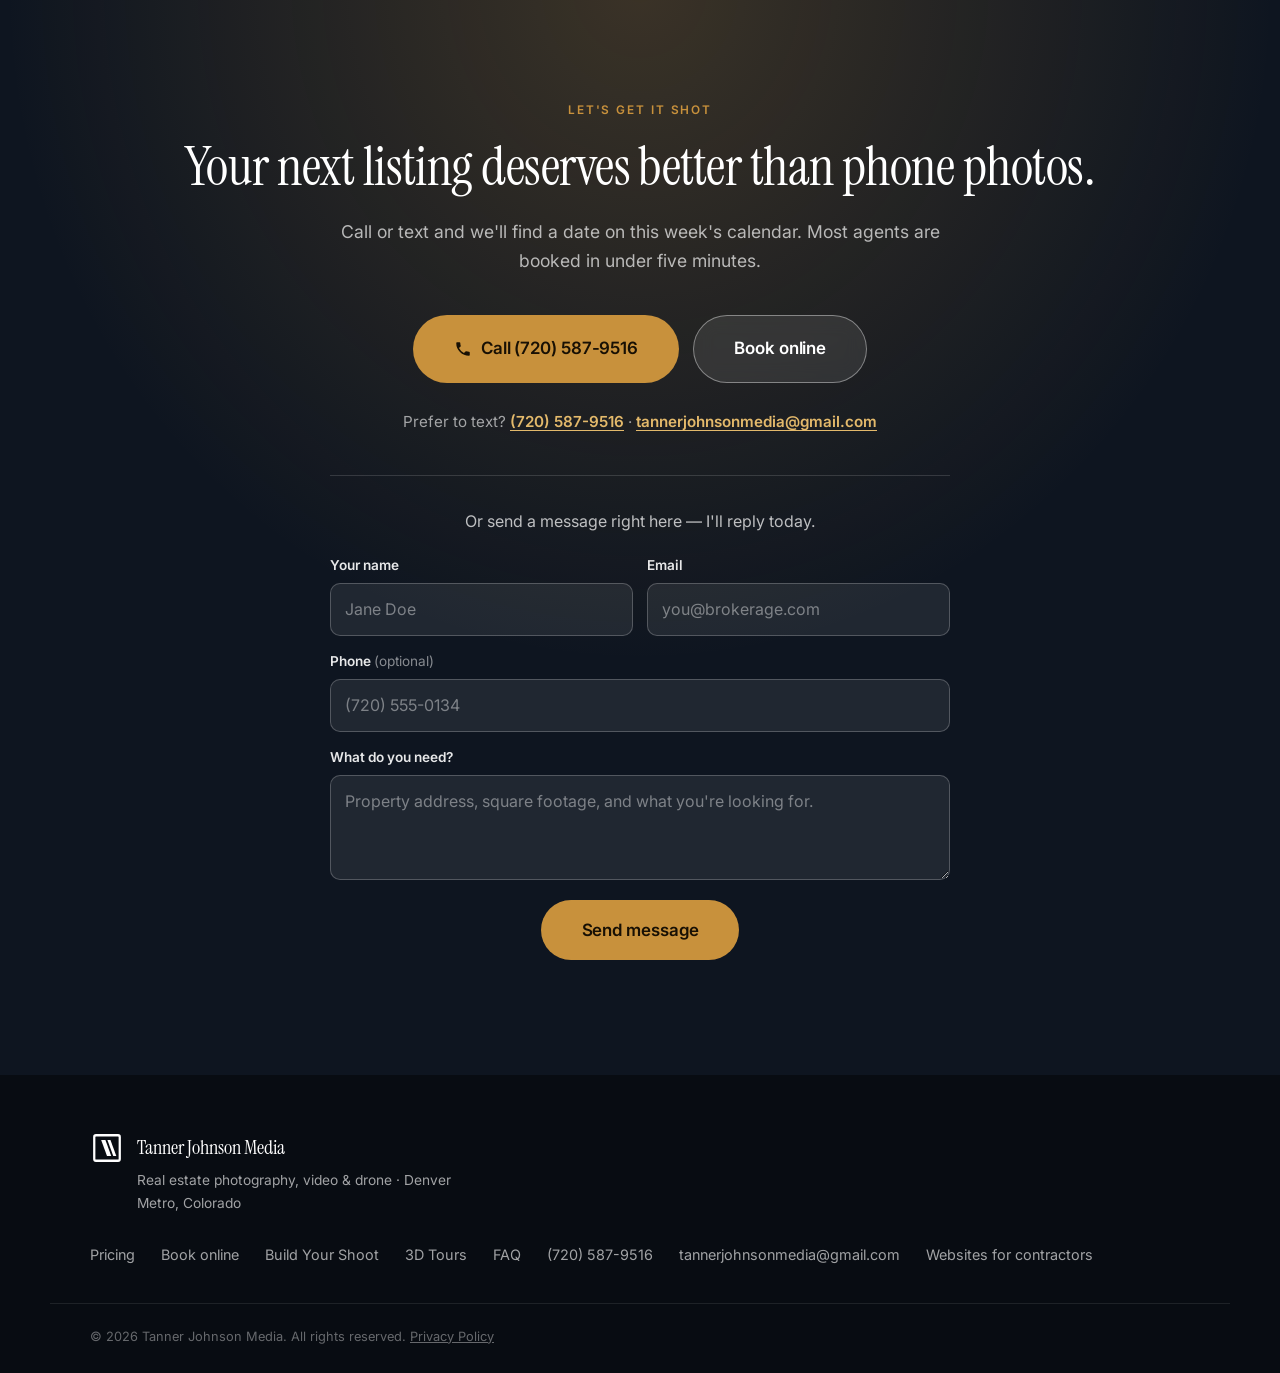
==== commit 30d77ae8: "Add the Denver contractors landing page A second landing page aimed at home service contractors, sep" ====
--- a/index.html
+++ b/index.html
@@ -830,6 +830,7 @@
       <a href="#faq">FAQ</a>
       <a href="tel:+17205879516">(720) 587-9516</a>
       <a data-cta="footer-email" href="mailto:tannerjohnsonmedia@gmail.com">tannerjohnsonmedia@gmail.com</a>
+      <a href="/websites-for-contractors" data-cta="footer-contractors">Websites for contractors</a>
     </nav>
   </div>
   <div class="wrap footer-legal">
--- a/styles.css
+++ b/styles.css
@@ -817,3 +817,92 @@
   .site-header,.mobile-bar,.hero-scroll{ display:none; }
   .panel{ display:block !important; }
 }
+
+/* ==========================================================================
+   CONTRACTOR WEBSITES PAGE (websites-for-contractors.html)
+   Page-specific rules only. Everything that already exists on the site --
+   .section, .section-tint, .section-head, .lede, .grid-3, .card, .steps,
+   .price-card, .faq, .final-cta and every .btn variant -- is reused as is.
+   All selectors below are scoped to .contractors (or prefixed .cx-) so this
+   block cannot reach the homepage or the privacy page.
+   ========================================================================== */
+
+/* ---------- Hero ----------
+   The site header is fixed and transparent until it sticks, so the hero owns
+   the clearance beneath it, same as the homepage hero. */
+.cx-hero{
+  background:
+    radial-gradient(1100px 520px at 85% -10%, rgba(200,145,60,.20), transparent 62%),
+    var(--ink);
+  color:#fff;
+  padding:calc(76px + clamp(56px, 7vw, 92px)) 0 clamp(64px, 8vw, 104px);
+}
+.cx-hero h1{
+  color:#fff; font-size:clamp(2.5rem, 6vw, 4.1rem); line-height:1.04;
+  margin:0 0 22px; text-wrap:balance;
+}
+.cx-hero h1 em{ font-style:normal; color:var(--gold); }
+.cx-hero-sub{ color:rgba(255,255,255,.72); max-width:60ch; }
+.cx-actions{ display:flex; flex-wrap:wrap; gap:14px; margin-top:34px; }
+
+.cx-trust{
+  list-style:none; margin:40px 0 0; padding:0;
+  display:flex; flex-wrap:wrap; gap:12px 30px;
+  color:rgba(255,255,255,.62); font-size:.93rem;
+}
+.cx-trust li{ position:relative; padding-left:26px; }
+.cx-trust li::before{
+  content:""; position:absolute; left:0; top:.42em; width:14px; height:7px;
+  border-left:2px solid var(--gold); border-bottom:2px solid var(--gold);
+  transform:rotate(-45deg);
+}
+
+/* ---------- Problem list ---------- */
+.cx-problems{ list-style:none; margin:0; padding:0; display:grid; gap:14px; }
+.cx-problems li{
+  display:flex; gap:16px; align-items:flex-start;
+  background:#fff; border:1px solid var(--line); border-radius:var(--r);
+  padding:20px 22px;
+}
+.cx-problems b{ display:block; margin-bottom:4px; }
+.cx-problems span{ color:var(--muted); font-size:.97rem; }
+.cx-x{
+  flex:none; width:28px; height:28px; border-radius:50%;
+  background:#FDECEC; color:#C0392B; display:grid; place-items:center; margin-top:2px;
+}
+.cx-x svg{ width:15px; height:15px; }
+
+/* ---------- Edge: copy beside a pair of photos ---------- */
+.cx-edge{ display:grid; grid-template-columns:1.05fr 1fr; gap:clamp(32px, 5vw, 60px); align-items:center; }
+.cx-checks{ list-style:none; margin:26px 0 0; padding:0; display:grid; gap:13px; }
+.cx-checks li{ position:relative; padding-left:28px; color:var(--ink-3); font-size:.98rem; }
+.cx-checks li::before{
+  content:""; position:absolute; left:0; top:.42em; width:15px; height:8px;
+  border-left:2px solid var(--gold); border-bottom:2px solid var(--gold);
+  transform:rotate(-45deg);
+}
+.cx-photos{ display:grid; grid-template-columns:1fr 1fr; gap:14px; }
+.cx-photos img{
+  width:100%; height:100%; aspect-ratio:4/5; object-fit:cover;
+  border-radius:var(--r-lg); box-shadow:var(--shadow-md); display:block;
+}
+/* offsetting the first photo breaks the pair out of a flat grid */
+.cx-photos img:first-child{ margin-top:30px; }
+
+/* ---------- Pricing note ---------- */
+.cx-note{
+  margin-top:28px; color:var(--muted); font-size:.95rem;
+  max-width:76ch; text-wrap:pretty;
+}
+.cx-note b{ color:var(--ink); }
+
+/* ---------- Responsive ---------- */
+@media (max-width:860px){
+  .cx-edge{ grid-template-columns:1fr; }
+  /* the offset reads as a mistake once the photos sit under the copy */
+  .cx-photos img:first-child{ margin-top:0; }
+}
+@media (max-width:560px){
+  .cx-actions .btn{ width:100%; }
+  .cx-trust{ gap:10px 22px; }
+}
